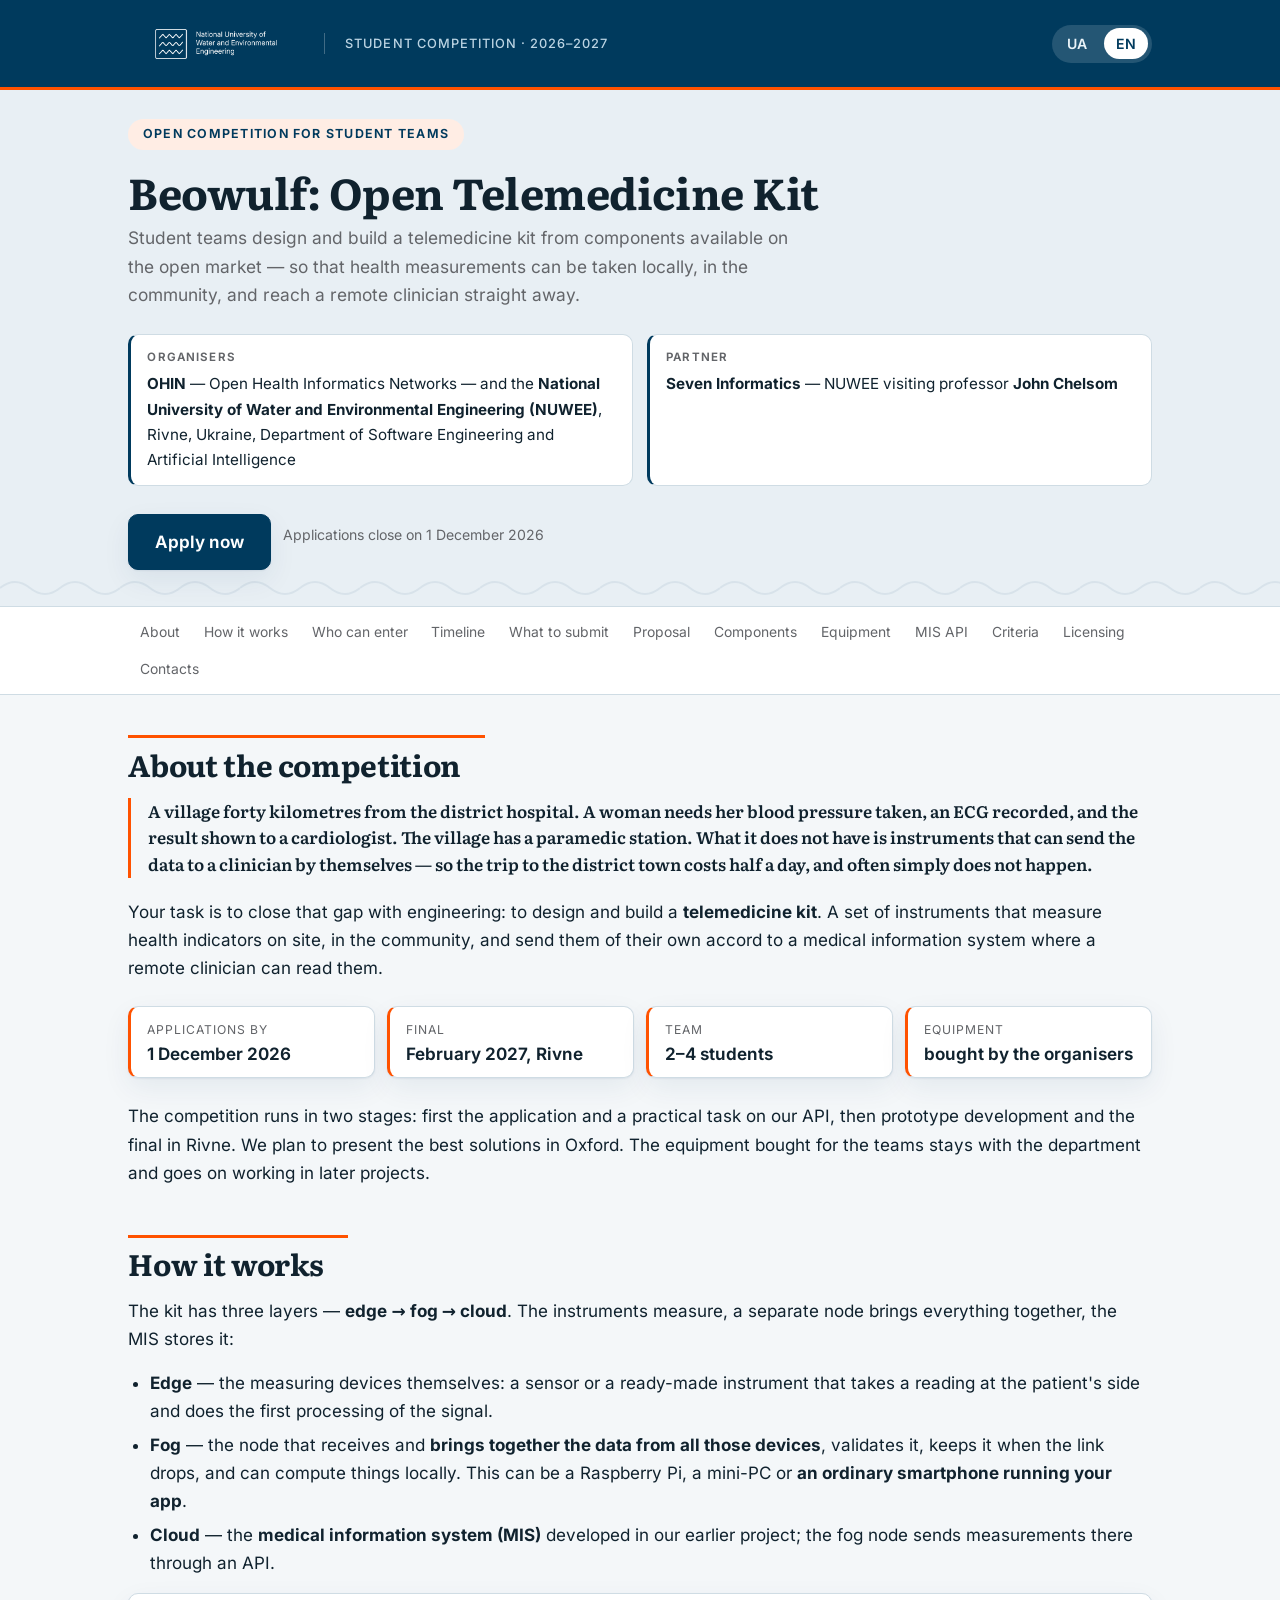
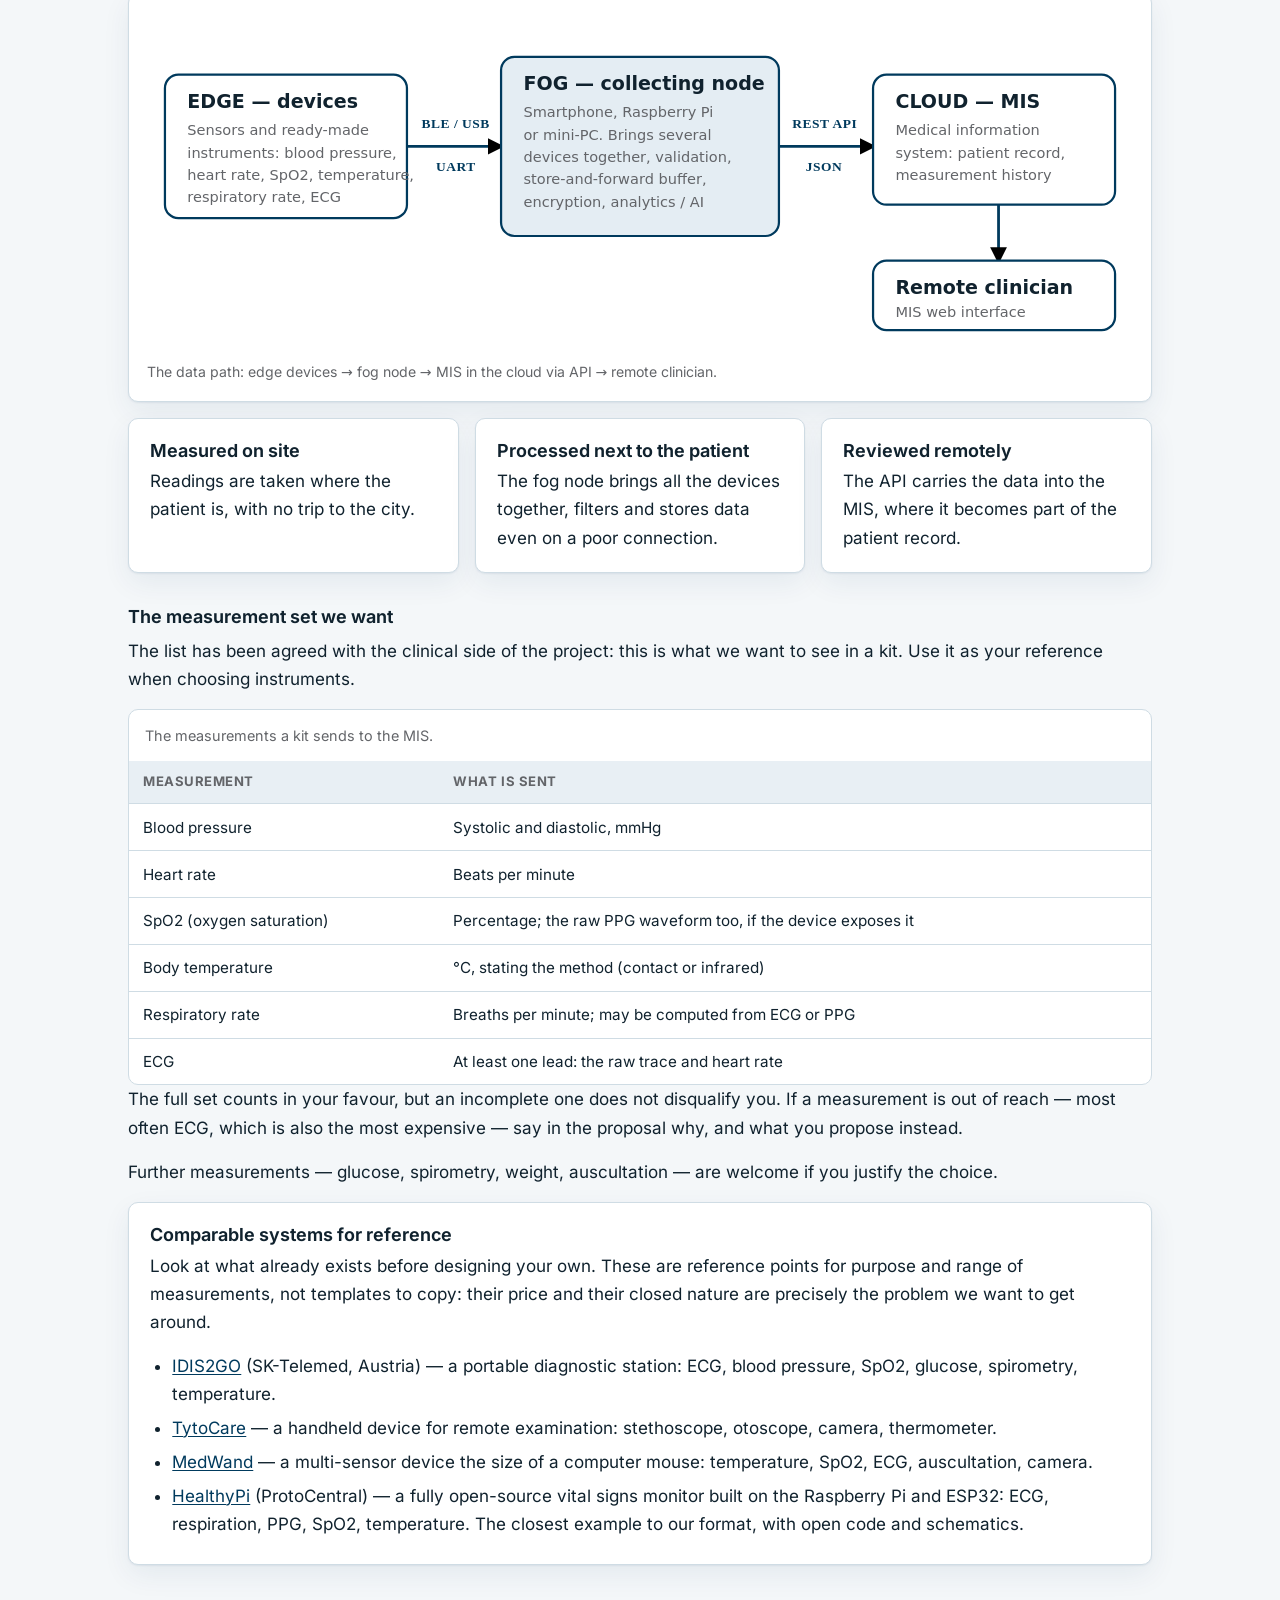
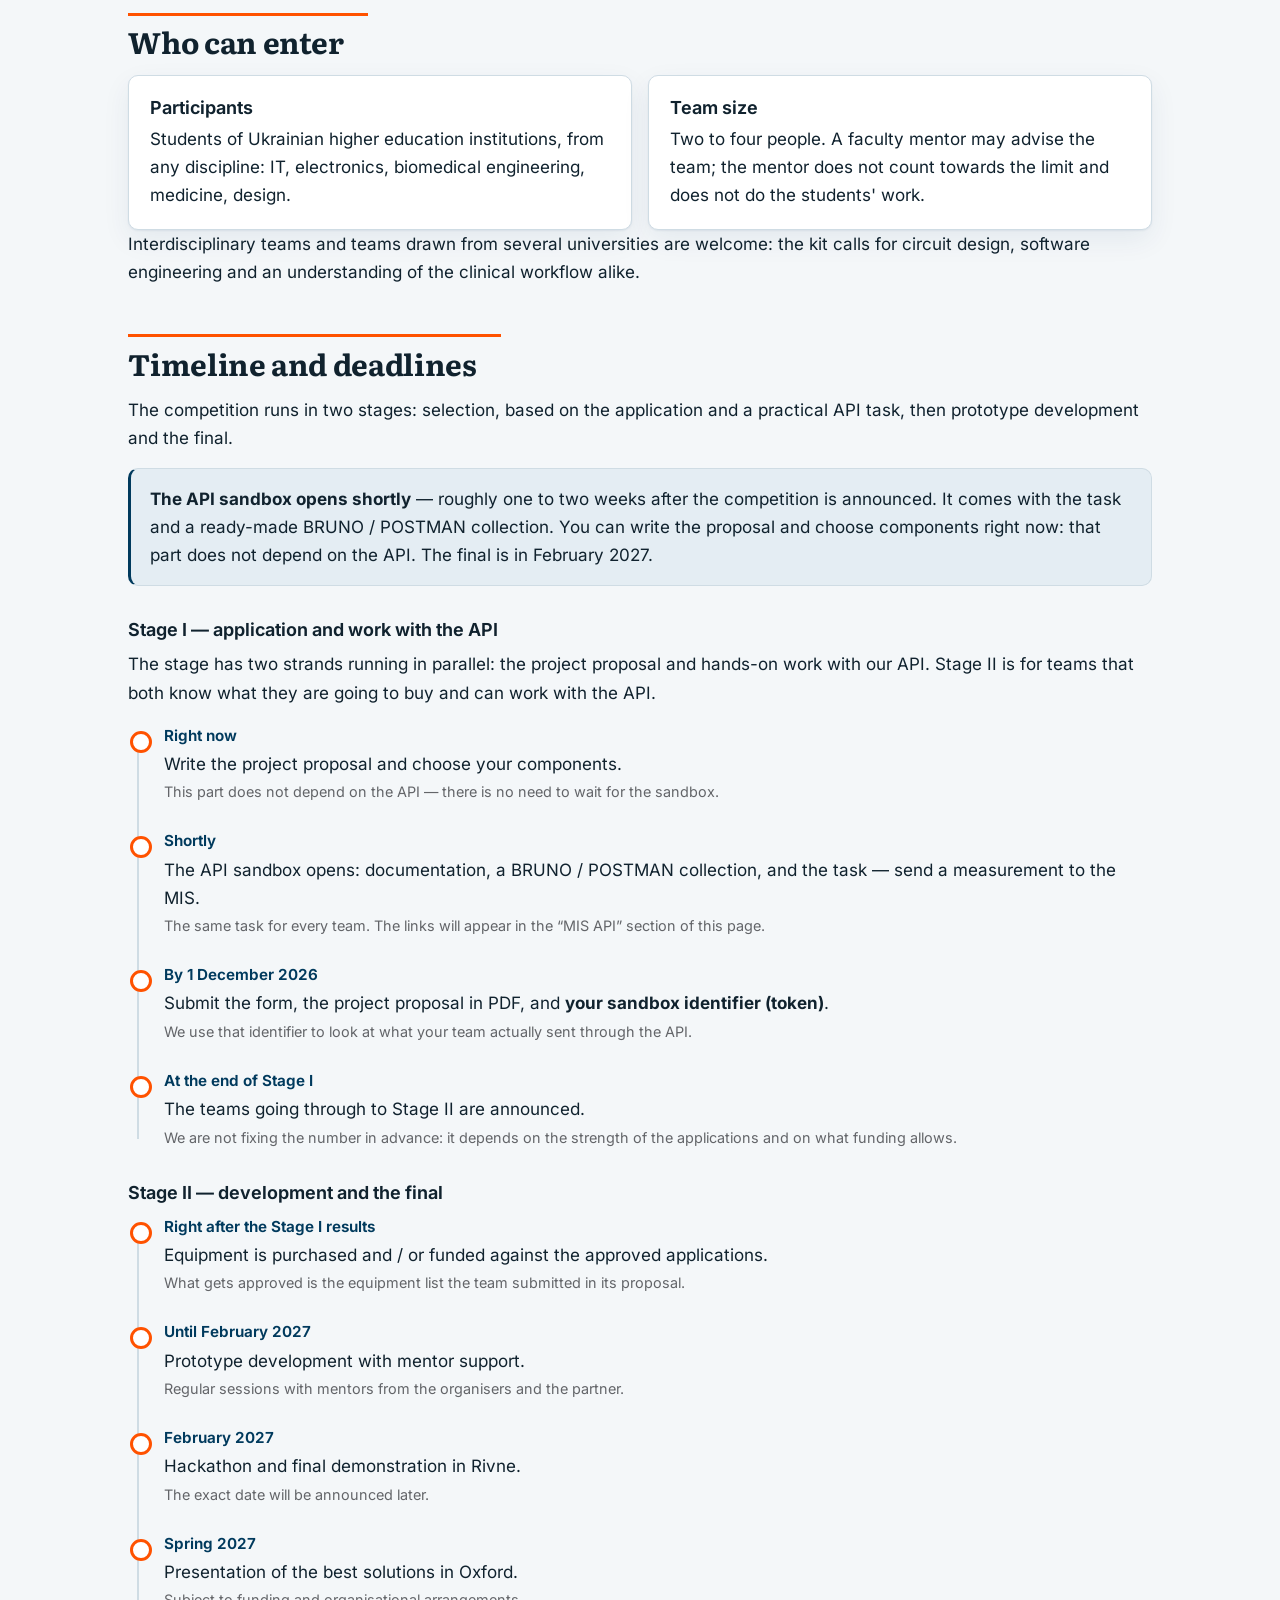
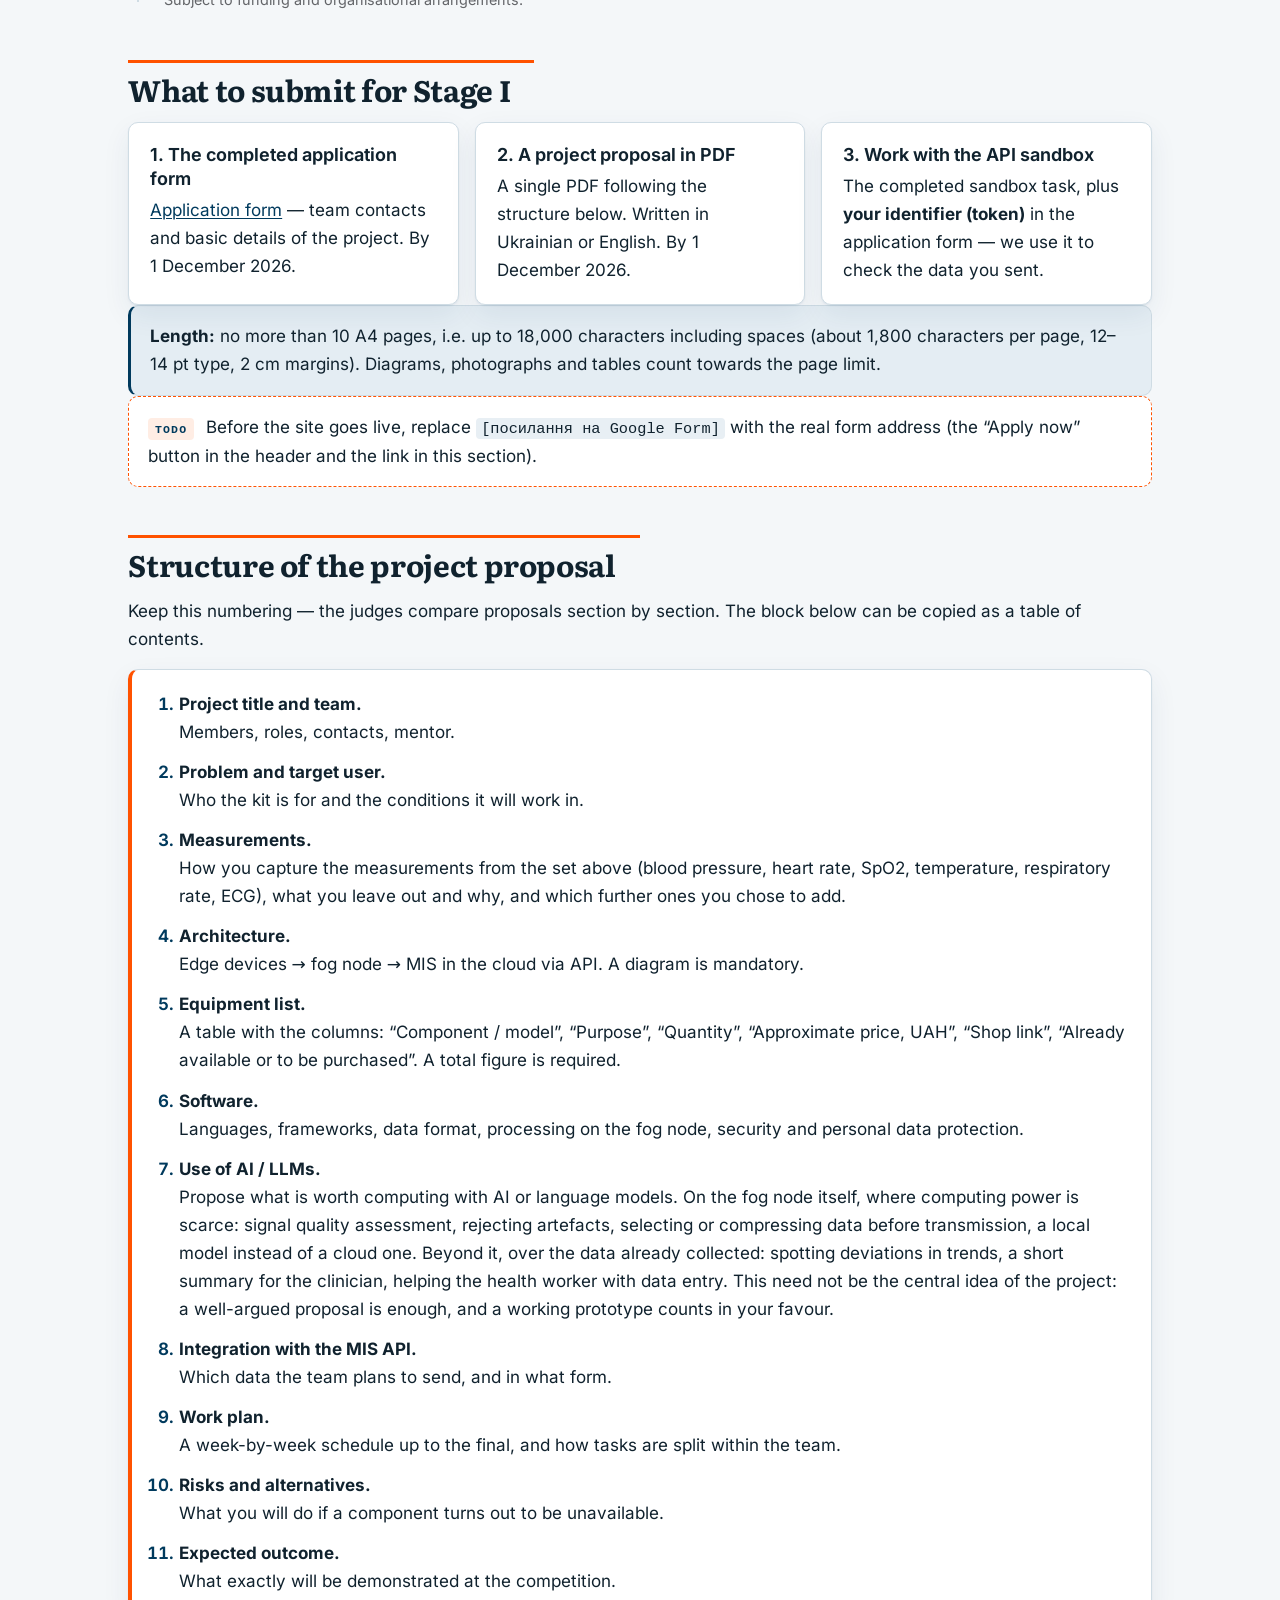
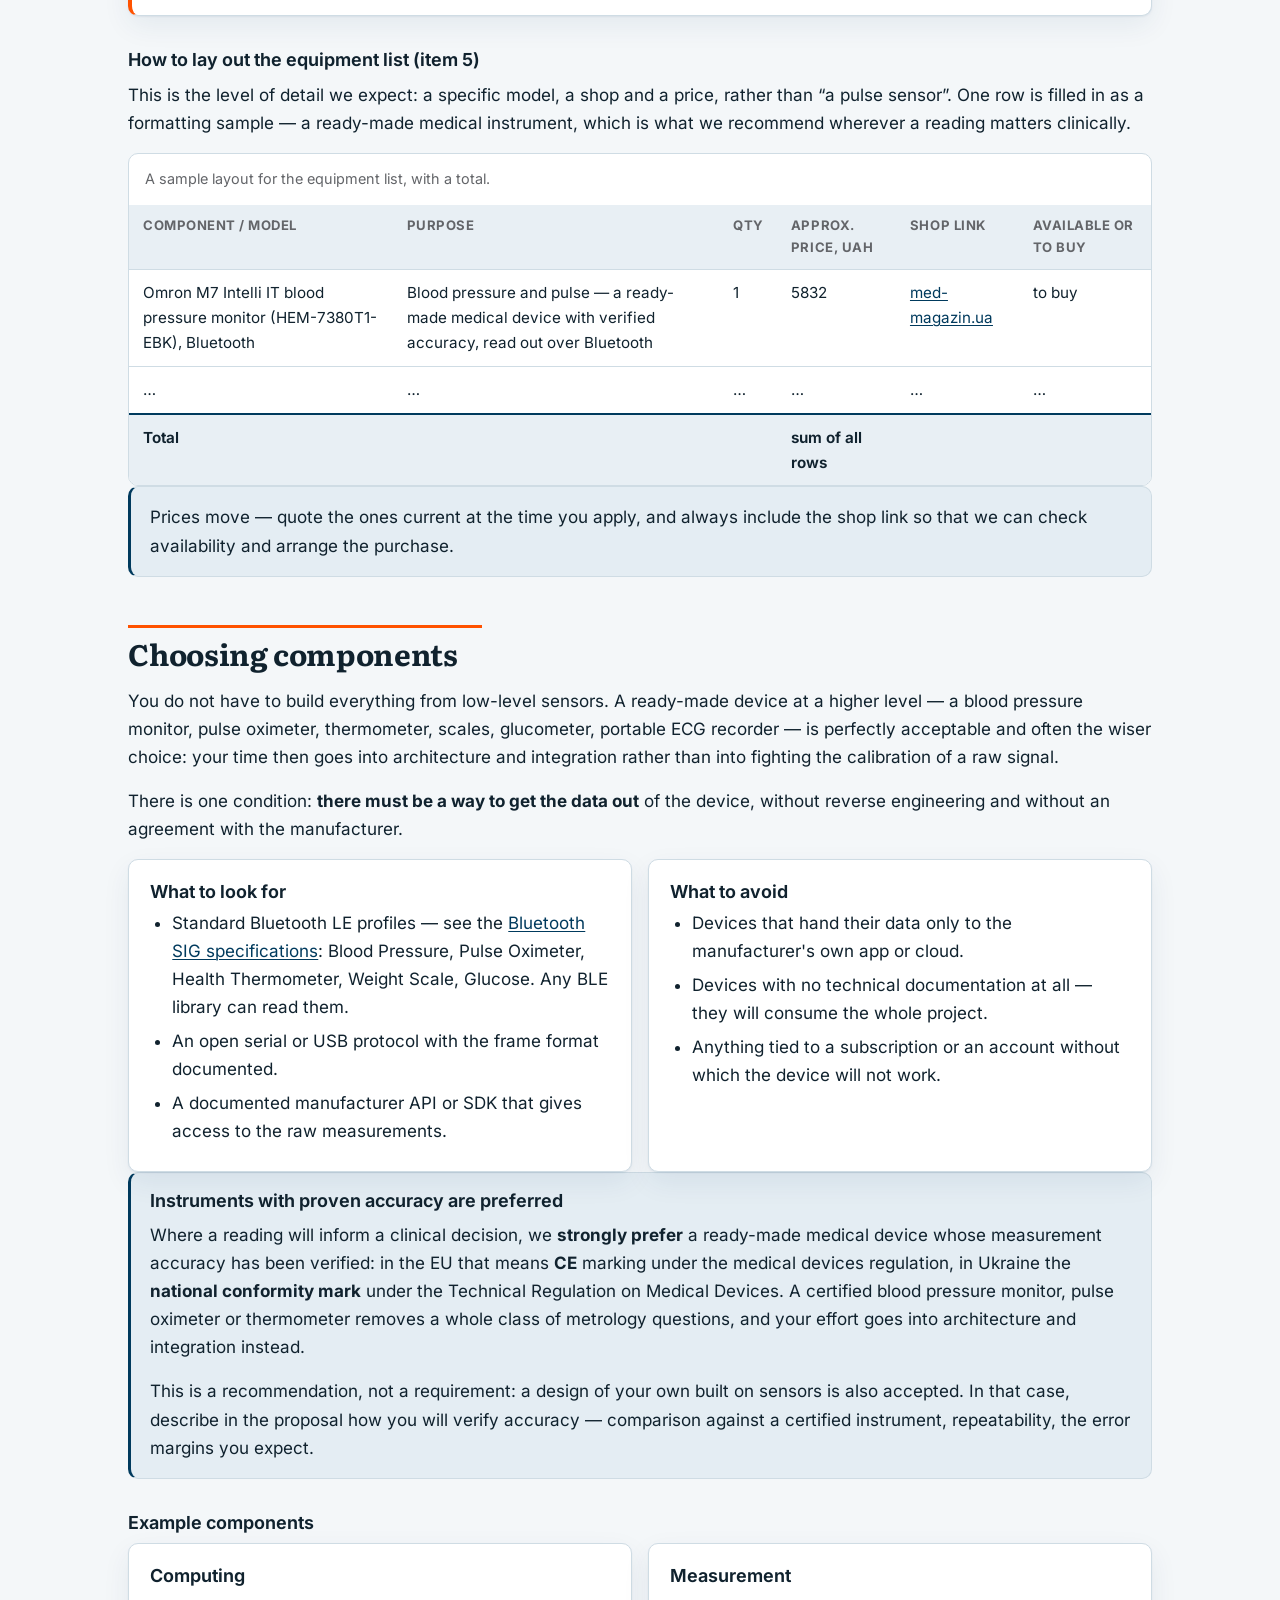
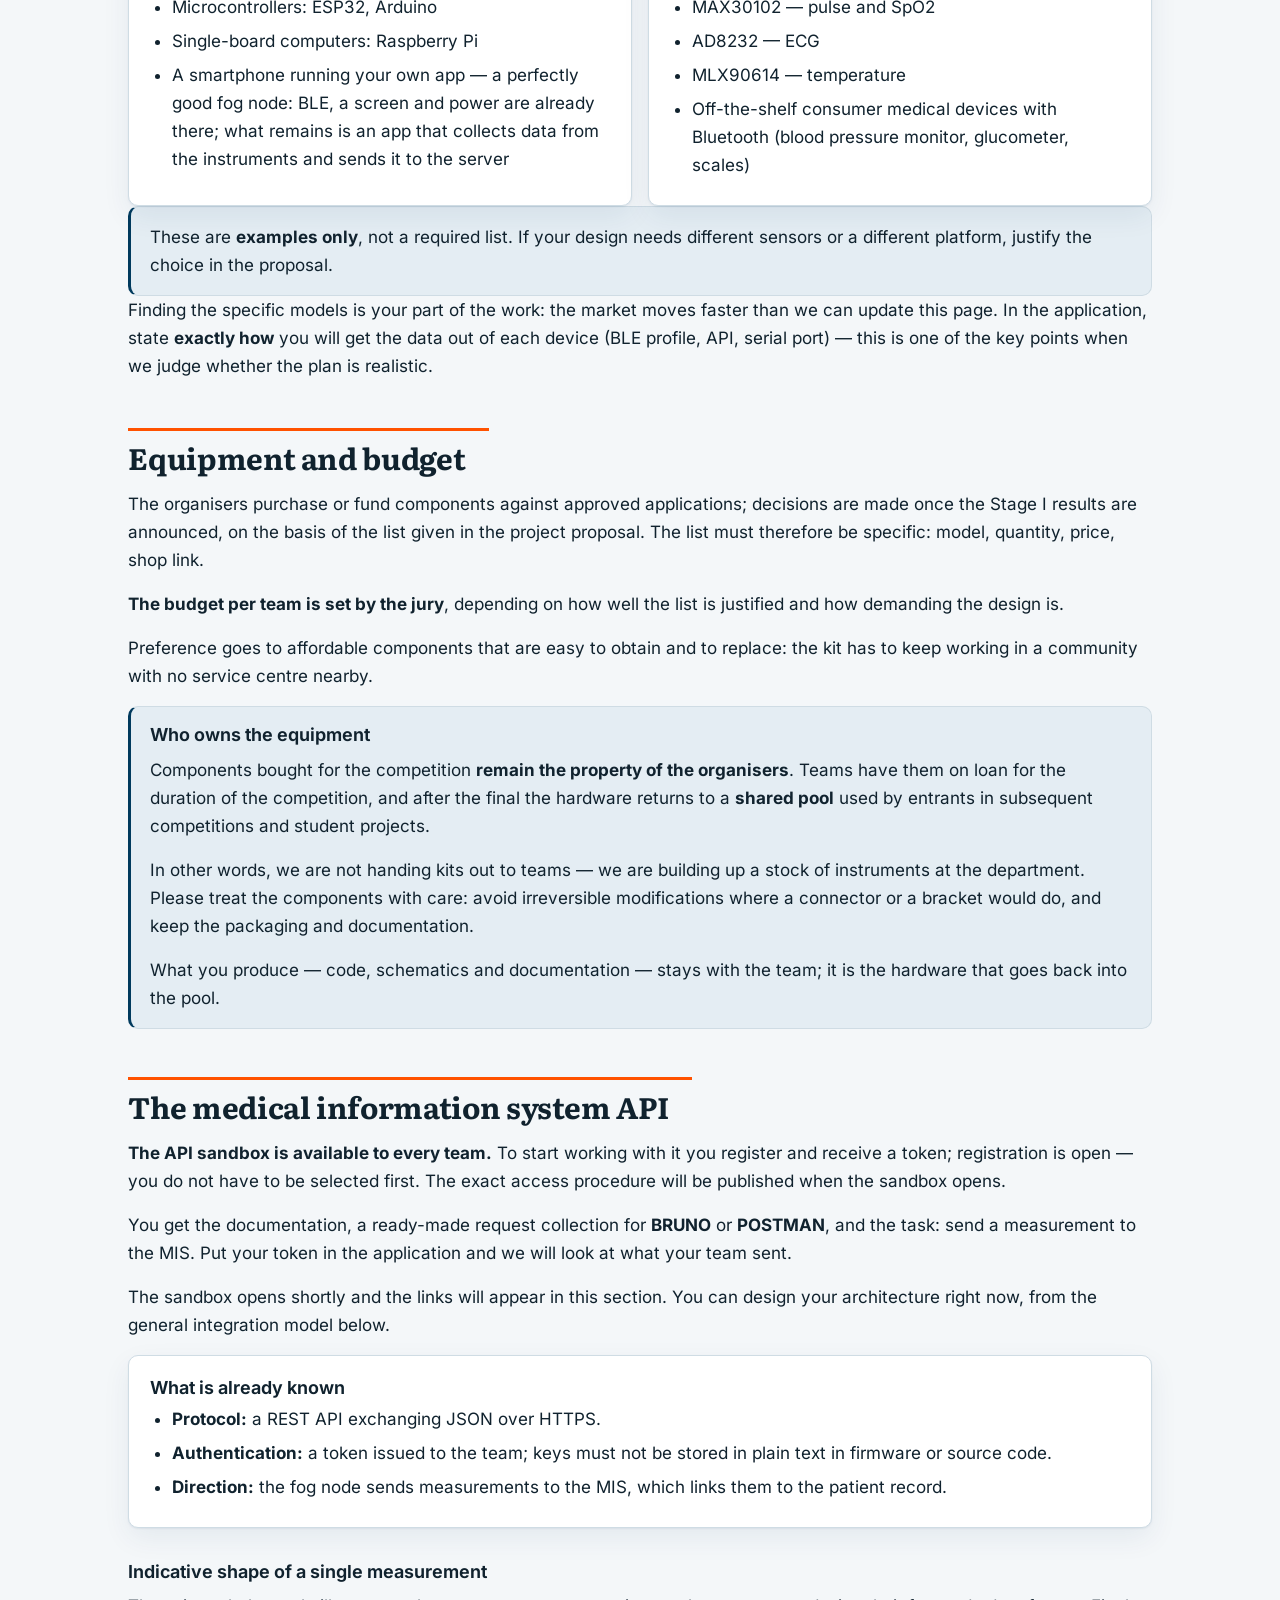
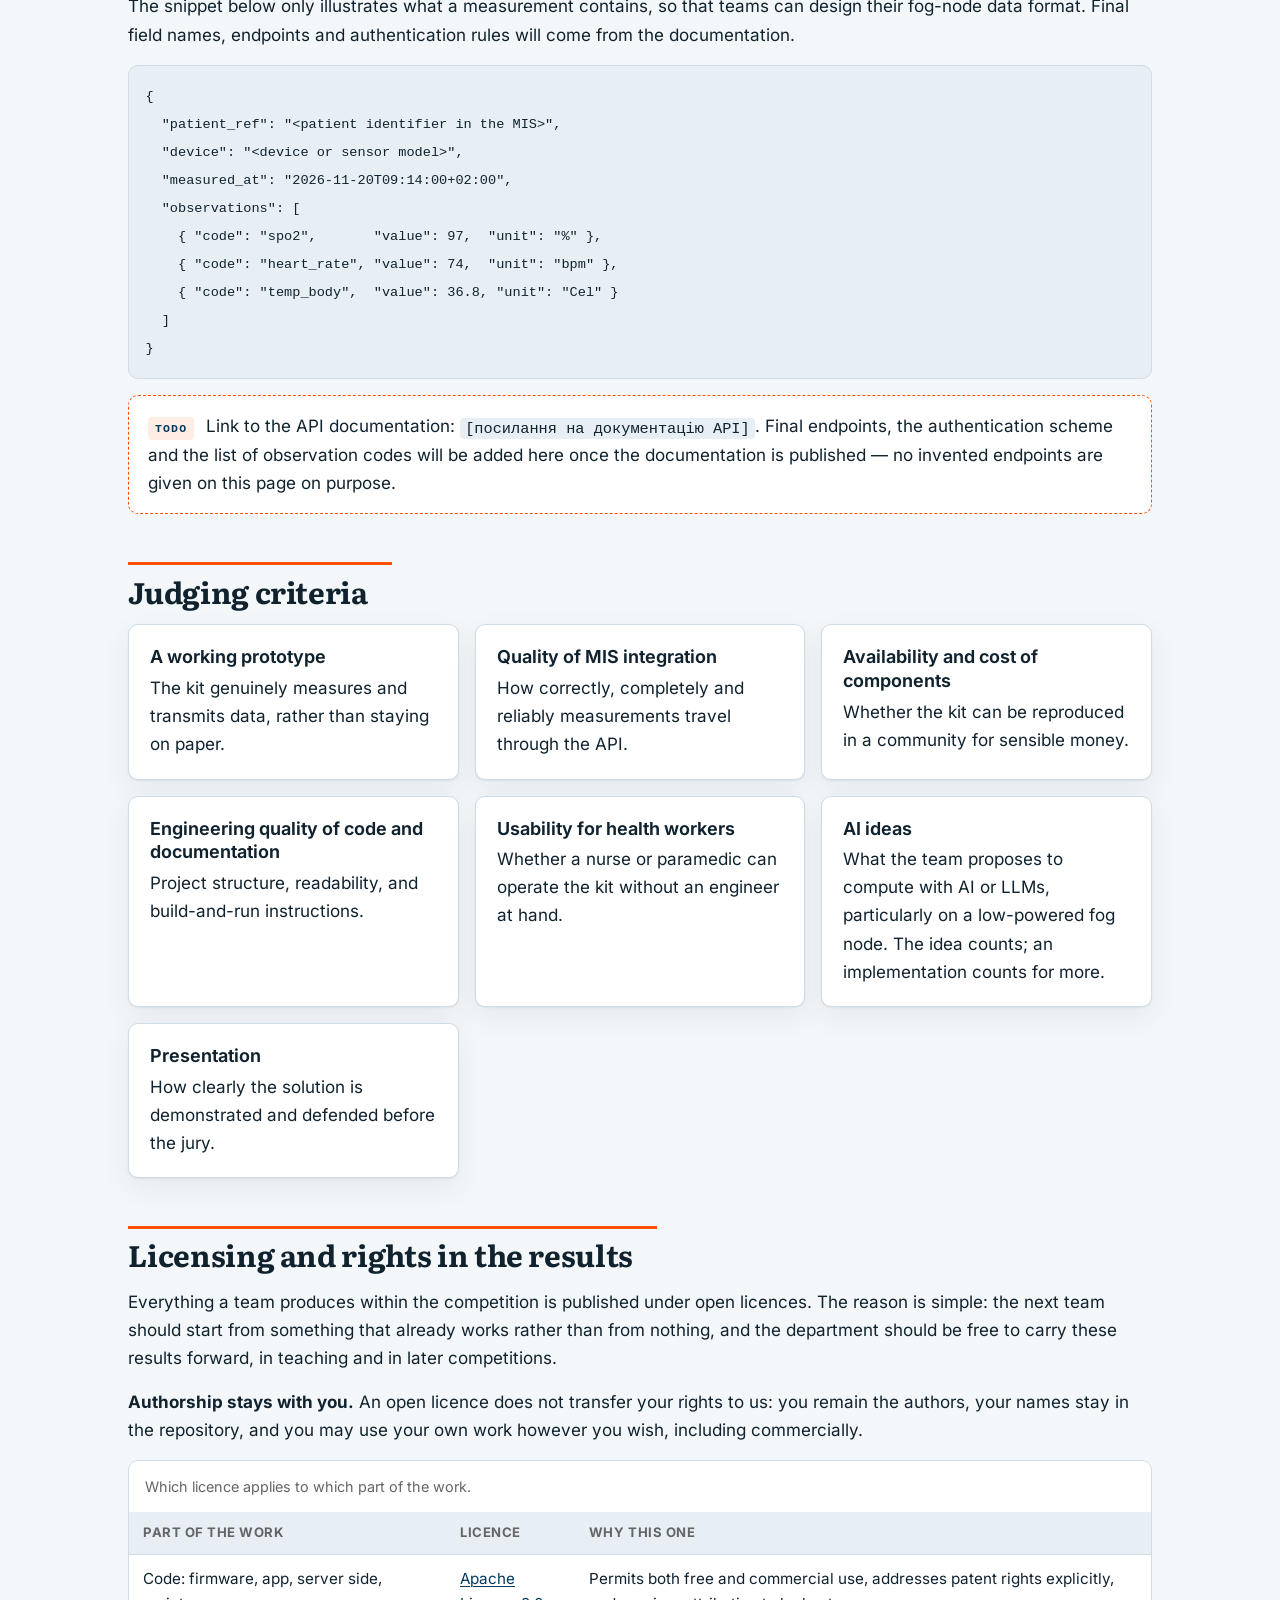
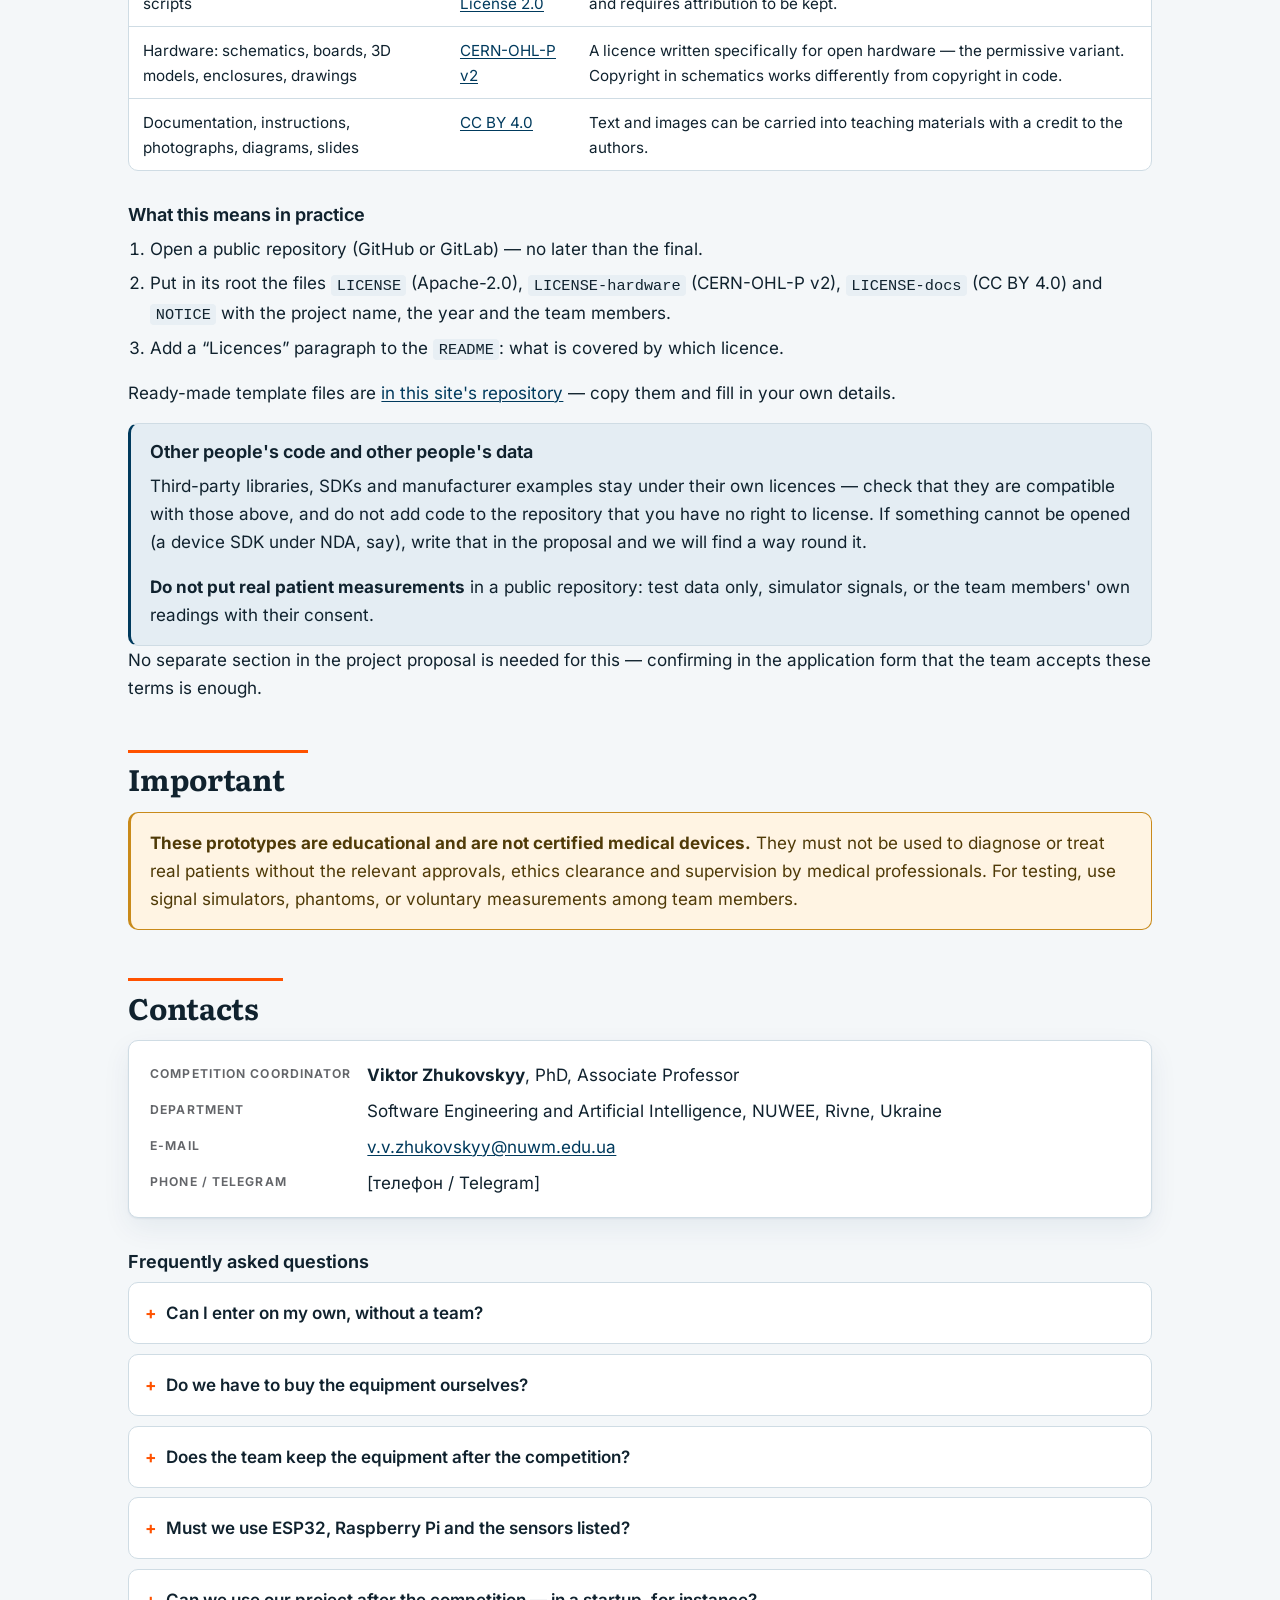
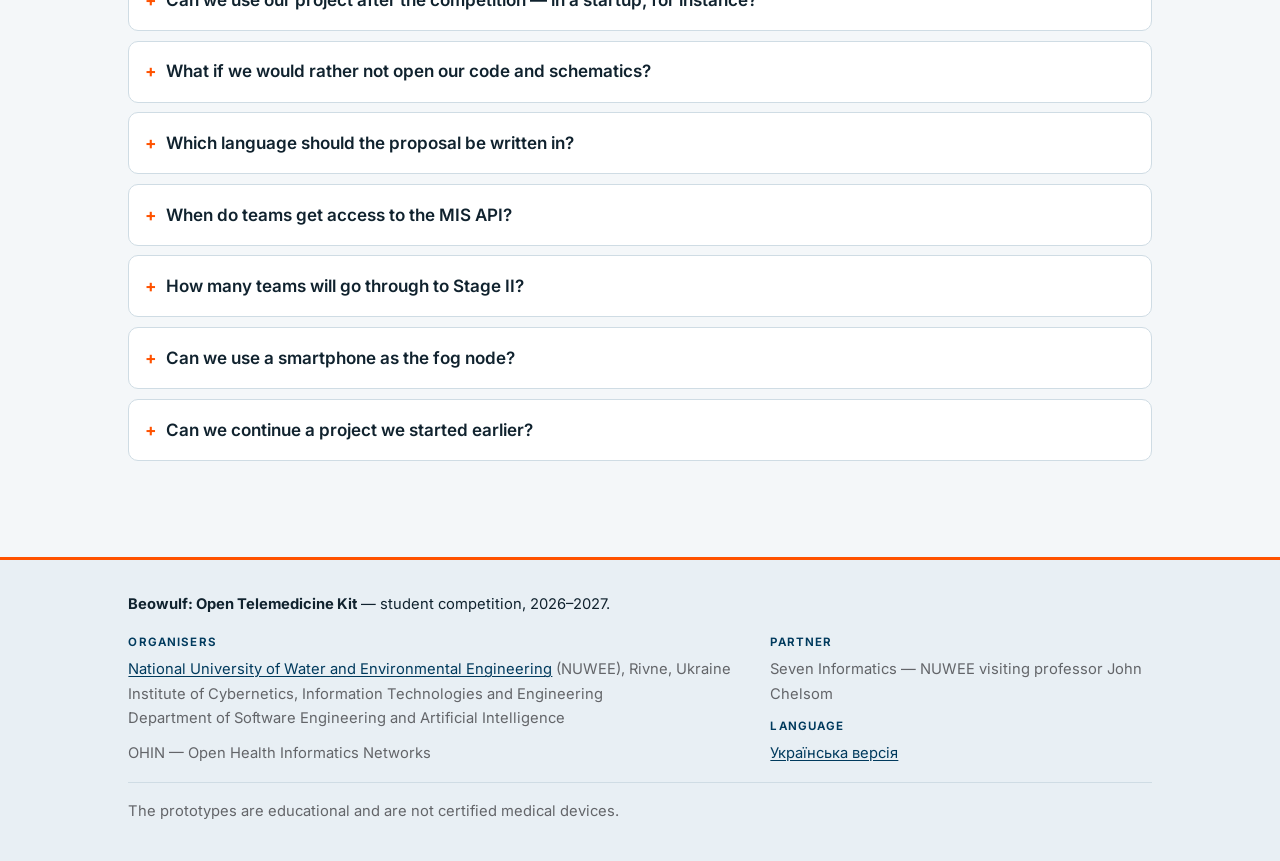
==== en/index.html @ 99edfcf5 "Soften the measurement set and cap teams at four The six measurements become a desired set rather th" ====
<!DOCTYPE html>
<html lang="en">
<head>
<meta charset="utf-8">
<meta name="viewport" content="width=device-width, initial-scale=1">
<title>Beowulf: Open Telemedicine Kit — student competition</title>
<meta name="description" content="Beowulf: Open Telemedicine Kit — a student competition organised by OHIN and the National University of Water and Environmental Engineering (NUWEE), Rivne, Ukraine. Applications close on 1 December 2026.">
<link rel="canonical" href="https://zhukovskyy.github.io/beowulf-2026/en/">
<link rel="alternate" hreflang="uk" href="https://zhukovskyy.github.io/beowulf-2026/">
<link rel="alternate" hreflang="en" href="https://zhukovskyy.github.io/beowulf-2026/en/">
<link rel="alternate" hreflang="x-default" href="https://zhukovskyy.github.io/beowulf-2026/en/">

<meta property="og:type" content="website">
<meta property="og:site_name" content="Beowulf: Open Telemedicine Kit">
<meta property="og:locale" content="en_GB">
<meta property="og:locale:alternate" content="uk_UA">
<meta property="og:url" content="https://zhukovskyy.github.io/beowulf-2026/en/">
<meta property="og:title" content="Beowulf: Open Telemedicine Kit — student competition">
<meta property="og:description" content="Student teams build a telemedicine kit on an edge → fog → cloud architecture: measurements taken at the patient's side, brought together on a fog node and delivered through an API to a medical information system. Applications close 1 December 2026.">
<meta property="og:image" content="https://zhukovskyy.github.io/beowulf-2026/assets/img/og-image.png">
<meta property="og:image:width" content="1200">
<meta property="og:image:height" content="630">
<meta property="og:image:alt" content="Beowulf: Open Telemedicine Kit — student competition, OHIN and NUWEE">
<meta name="twitter:card" content="summary_large_image">
<meta name="twitter:title" content="Beowulf: Open Telemedicine Kit — student competition">
<meta name="twitter:description" content="A telemedicine kit on an edge → fog → cloud architecture for communities short of doctors. Applications close 1 December 2026.">
<meta name="twitter:image" content="https://zhukovskyy.github.io/beowulf-2026/assets/img/og-image.png">
<meta name="theme-color" content="#003A5D">

<link rel="icon" href="../assets/img/favicon.svg" type="image/svg+xml">
<link rel="apple-touch-icon" href="../assets/img/favicon.svg">
<link rel="stylesheet" href="../assets/css/fonts.css">
<link rel="stylesheet" href="../assets/css/styles.css">
</head>
<body>
<a class="skip-link" href="#main">Skip to main content</a>

<div class="lang-bar">
  <div class="wrap">
    <div class="bar-brand">
      <a class="brand-logo" href="https://nuwm.edu.ua/en/" rel="noopener">
        <img src="../assets/img/logo-nuwee-en-white.png" width="600" height="238"
             alt="National University of Water and Environmental Engineering">
      </a>
      <p class="tagline">Student competition · 2026–2027</p>
    </div>
    <nav class="lang-switch" aria-label="Language selection">
      <a href="../" lang="uk" hreflang="uk">UA<span class="visually-hidden"> — українська версія цієї сторінки</span></a>
      <span aria-current="true" lang="en">EN</span>
    </nav>
  </div>
</div>

<header class="site-header">
  <div class="wrap">
    <p class="eyebrow">Open competition for student teams</p>
    <h1>Beowulf: Open Telemedicine Kit</h1>
    <p class="lede">Student teams design and build a telemedicine kit from components available on the open market — so that health measurements can be taken locally, in the community, and reach a remote clinician straight away.</p>

    <ul class="org-list">
      <li>
        <span class="role">Organisers</span>
        <strong>OHIN</strong> — Open Health Informatics Networks — and the <strong>National University of Water and Environmental Engineering (NUWEE)</strong>, Rivne, Ukraine, Department of Software Engineering and Artificial Intelligence
      </li>
      <li>
        <span class="role">Partner</span>
        <strong>Seven Informatics</strong> — NUWEE visiting professor <strong>John Chelsom</strong>
      </li>
    </ul>

    <div class="btn-row">
      <a class="btn" href="[посилання на Google Form]">Apply now</a>
      <p class="btn-note">Applications close on 1 December 2026</p>
    </div>
  </div>
</header>

<nav class="toc" aria-label="Page contents">
  <div class="wrap">
    <ol>
      <li><a href="#about">About</a></li>
      <li><a href="#how">How it works</a></li>
      <li><a href="#eligibility">Who can enter</a></li>
      <li><a href="#timeline">Timeline</a></li>
      <li><a href="#submit">What to submit</a></li>
      <li><a href="#proposal">Proposal</a></li>
      <li><a href="#components">Components</a></li>
      <li><a href="#equipment">Equipment</a></li>
      <li><a href="#api">MIS API</a></li>
      <li><a href="#criteria">Criteria</a></li>
      <li><a href="#license">Licensing</a></li>
      <li><a href="#contacts">Contacts</a></li>
    </ol>
  </div>
</nav>

<main id="main">
<div class="wrap">

<section id="about" aria-labelledby="about-h">
  <h2 id="about-h">About the competition</h2>

  <p class="scene">A village forty kilometres from the district hospital. A woman needs her blood pressure taken, an ECG recorded, and the result shown to a cardiologist. The village has a paramedic station. What it does not have is instruments that can send the data to a clinician by themselves — so the trip to the district town costs half a day, and often simply does not happen.</p>

  <p>Your task is to close that gap with engineering: to design and build a <strong>telemedicine kit</strong>. A set of instruments that measure health indicators on site, in the community, and send them of their own accord to a medical information system where a remote clinician can read them.</p>

  <ul class="stats">
    <li><span class="label">Applications by</span><span class="value">1 December 2026</span></li>
    <li><span class="label">Final</span><span class="value">February 2027, Rivne</span></li>
    <li><span class="label">Team</span><span class="value">2–4 students</span></li>
    <li><span class="label">Equipment</span><span class="value">bought by the organisers</span></li>
  </ul>

  <p>The competition runs in two stages: first the application and a practical task on our API, then prototype development and the final in Rivne. We plan to present the best solutions in Oxford. The equipment bought for the teams stays with the department and goes on working in later projects.</p>
</section>

<section id="how" aria-labelledby="how-h">
  <h2 id="how-h">How it works</h2>
  <p>The kit has three layers — <strong>edge → fog → cloud</strong>. The instruments measure, a separate node brings everything together, the MIS stores it:</p>
  <ul>
    <li><strong>Edge</strong> — the measuring devices themselves: a sensor or a ready-made instrument that takes a reading at the patient's side and does the first processing of the signal.</li>
    <li><strong>Fog</strong> — the node that receives and <strong>brings together the data from all those devices</strong>, validates it, keeps it when the link drops, and can compute things locally. This can be a Raspberry Pi, a mini-PC or <strong>an ordinary smartphone running your app</strong>.</li>
    <li><strong>Cloud</strong> — the <strong>medical information system (MIS)</strong> developed in our earlier project; the fog node sends measurements there through an API.</li>
  </ul>

  <figure class="diagram">
    <div class="diagram-scroll" tabindex="0" role="group" aria-label="Architecture diagram, scrolls horizontally">
      <img src="../assets/img/architecture-en.svg" width="880" height="300"
           alt="Architecture diagram: the edge layer is sensors and ready-made instruments at the patient's side; they send data over BLE, USB or UART to a fog node (a smartphone, Raspberry Pi or mini-PC) that brings the devices together, validates and buffers measurements and runs local analytics; the node then posts the data as JSON through a REST API to the medical information system in the cloud, where a remote clinician reads it.">
    </div>
    <figcaption>The data path: edge devices → fog node → MIS in the cloud via API → remote clinician.</figcaption>
  </figure>

  <div class="grid cols-3">
    <div class="card">
      <h3>Measured on site</h3>
      <p>Readings are taken where the patient is, with no trip to the city.</p>
    </div>
    <div class="card">
      <h3>Processed next to the patient</h3>
      <p>The fog node brings all the devices together, filters and stores data even on a poor connection.</p>
    </div>
    <div class="card">
      <h3>Reviewed remotely</h3>
      <p>The API carries the data into the MIS, where it becomes part of the patient record.</p>
    </div>
  </div>

  <h3>The measurement set we want</h3>
  <p>The list has been agreed with the clinical side of the project: this is what we want to see in a kit. Use it as your reference when choosing instruments.</p>
  <div class="table-scroll">
    <table>
      <caption>The measurements a kit sends to the MIS.</caption>
      <thead>
        <tr>
          <th scope="col">Measurement</th>
          <th scope="col">What is sent</th>
        </tr>
      </thead>
      <tbody>
        <tr>
          <td>Blood pressure</td>
          <td>Systolic and diastolic, mmHg</td>
        </tr>
        <tr>
          <td>Heart rate</td>
          <td>Beats per minute</td>
        </tr>
        <tr>
          <td>SpO2 (oxygen saturation)</td>
          <td>Percentage; the raw PPG waveform too, if the device exposes it</td>
        </tr>
        <tr>
          <td>Body temperature</td>
          <td>°C, stating the method (contact or infrared)</td>
        </tr>
        <tr>
          <td>Respiratory rate</td>
          <td>Breaths per minute; may be computed from ECG or PPG</td>
        </tr>
        <tr>
          <td>ECG</td>
          <td>At least one lead: the raw trace and heart rate</td>
        </tr>
      </tbody>
    </table>
  </div>
  <p>The full set counts in your favour, but an incomplete one does not disqualify you. If a measurement is out of reach — most often ECG, which is also the most expensive — say in the proposal why, and what you propose instead.</p>
  <p>Further measurements — glucose, spirometry, weight, auscultation — are welcome if you justify the choice.</p>

  <div class="card">
    <h3>Comparable systems for reference</h3>
    <p>Look at what already exists before designing your own. These are reference points for purpose and range of measurements, not templates to copy: their price and their closed nature are precisely the problem we want to get around.</p>
    <ul>
      <li><a href="https://idis2go.net/" rel="noopener">IDIS2GO</a> (SK-Telemed, Austria) — a portable diagnostic station: ECG, blood pressure, SpO2, glucose, spirometry, temperature.</li>
      <li><a href="https://www.tytocare.com/" rel="noopener">TytoCare</a> — a handheld device for remote examination: stethoscope, otoscope, camera, thermometer.</li>
      <li><a href="https://medwand.com/" rel="noopener">MedWand</a> — a multi-sensor device the size of a computer mouse: temperature, SpO2, ECG, auscultation, camera.</li>
      <li><a href="https://github.com/Protocentral/protocentral_healthypi_v4" rel="noopener">HealthyPi</a> (ProtoCentral) — a fully open-source vital signs monitor built on the Raspberry Pi and ESP32: ECG, respiration, PPG, SpO2, temperature. The closest example to our format, with open code and schematics.</li>
    </ul>
  </div>
</section>

<section id="eligibility" aria-labelledby="eligibility-h">
  <h2 id="eligibility-h">Who can enter</h2>
  <div class="grid cols-2">
    <div class="card">
      <h3>Participants</h3>
      <p>Students of Ukrainian higher education institutions, from any discipline: IT, electronics, biomedical engineering, medicine, design.</p>
    </div>
    <div class="card">
      <h3>Team size</h3>
      <p>Two to four people. A faculty mentor may advise the team; the mentor does not count towards the limit and does not do the students' work.</p>
    </div>
  </div>
  <p>Interdisciplinary teams and teams drawn from several universities are welcome: the kit calls for circuit design, software engineering and an understanding of the clinical workflow alike.</p>
</section>

<section id="timeline" aria-labelledby="timeline-h">
  <h2 id="timeline-h">Timeline and deadlines</h2>
  <p>The competition runs in two stages: selection, based on the application and a practical API task, then prototype development and the final.</p>

  <div class="note">
    <p><strong>The API sandbox opens shortly</strong> — roughly one to two weeks after the competition is announced. It comes with the task and a ready-made BRUNO&nbsp;/&nbsp;POSTMAN collection. You can write the proposal and choose components right now: that part does not depend on the API. The final is in February 2027.</p>
  </div>

  <h3>Stage I — application and work with the API</h3>
  <p>The stage has two strands running in parallel: the project proposal and hands-on work with our API. Stage II is for teams that both know what they are going to buy and can work with the API.</p>
  <ol class="timeline">
    <li>
      <span class="when">Right now</span>
      <p>Write the project proposal and choose your components.</p>
      <p class="meta">This part does not depend on the API — there is no need to wait for the sandbox.</p>
    </li>
    <li>
      <span class="when">Shortly</span>
      <p>The API sandbox opens: documentation, a BRUNO&nbsp;/&nbsp;POSTMAN collection, and the task — send a measurement to the MIS.</p>
      <p class="meta">The same task for every team. The links will appear in the “MIS API” section of this page.</p>
    </li>
    <li>
      <span class="when">By 1 December 2026</span>
      <p>Submit the form, the project proposal in PDF, and <strong>your sandbox identifier (token)</strong>.</p>
      <p class="meta">We use that identifier to look at what your team actually sent through the API.</p>
    </li>
    <li>
      <span class="when">At the end of Stage I</span>
      <p>The teams going through to Stage II are announced.</p>
      <p class="meta">We are not fixing the number in advance: it depends on the strength of the applications and on what funding allows.</p>
    </li>
  </ol>

  <h3>Stage II — development and the final</h3>
  <ol class="timeline">
    <li>
      <span class="when">Right after the Stage I results</span>
      <p>Equipment is purchased and&nbsp;/&nbsp;or funded against the approved applications.</p>
      <p class="meta">What gets approved is the equipment list the team submitted in its proposal.</p>
    </li>
    <li>
      <span class="when">Until February 2027</span>
      <p>Prototype development with mentor support.</p>
      <p class="meta">Regular sessions with mentors from the organisers and the partner.</p>
    </li>
    <li>
      <span class="when">February 2027</span>
      <p>Hackathon and final demonstration in Rivne.</p>
      <p class="meta">The exact date will be announced later.</p>
    </li>
    <li>
      <span class="when">Spring 2027</span>
      <p>Presentation of the best solutions in Oxford.</p>
      <p class="meta">Subject to funding and organisational arrangements.</p>
    </li>
  </ol>
</section>

<section id="submit" aria-labelledby="submit-h">
  <h2 id="submit-h">What to submit for Stage I</h2>
  <div class="grid cols-3">
    <div class="card">
      <h3>1. The completed application form</h3>
      <p><a href="[посилання на Google Form]">Application form</a> — team contacts and basic details of the project. By 1 December 2026.</p>
    </div>
    <div class="card">
      <h3>2. A project proposal in PDF</h3>
      <p>A single PDF following the structure below. Written in Ukrainian or English. By 1 December 2026.</p>
    </div>
    <div class="card">
      <h3>3. Work with the API sandbox</h3>
      <p>The completed sandbox task, plus <strong>your identifier (token)</strong> in the application form — we use it to check the data you sent.</p>
    </div>
  </div>

  <div class="note">
    <p><strong>Length:</strong> no more than 10 A4 pages, i.e. up to 18,000 characters including spaces (about 1,800 characters per page, 12–14&nbsp;pt type, 2&nbsp;cm margins). Diagrams, photographs and tables count towards the page limit.</p>
  </div>

  <div class="todo">
    <p><span class="tag">TODO</span> Before the site goes live, replace <code>[посилання на Google Form]</code> with the real form address (the “Apply now” button in the header and the link in this section).</p>
  </div>
</section>

<section id="proposal" aria-labelledby="proposal-h">
  <h2 id="proposal-h">Structure of the project proposal</h2>
  <p>Keep this numbering — the judges compare proposals section by section. The block below can be copied as a table of contents.</p>
  <div class="proposal">
    <ol>
      <li><strong>Project title and team.</strong> Members, roles, contacts, mentor.</li>
      <li><strong>Problem and target user.</strong> Who the kit is for and the conditions it will work in.</li>
      <li><strong>Measurements.</strong> How you capture the measurements from the set above (blood pressure, heart rate, SpO2, temperature, respiratory rate, ECG), what you leave out and why, and which further ones you chose to add.</li>
      <li><strong>Architecture.</strong> Edge devices → fog node → MIS in the cloud via API. A diagram is mandatory.</li>
      <li><strong>Equipment list.</strong> A table with the columns: “Component&nbsp;/&nbsp;model”, “Purpose”, “Quantity”, “Approximate price, UAH”, “Shop link”, “Already available or to be purchased”. A total figure is required.</li>
      <li><strong>Software.</strong> Languages, frameworks, data format, processing on the fog node, security and personal data protection.</li>
      <li><strong>Use of AI / LLMs.</strong> Propose what is worth computing with AI or language models. On the fog node itself, where computing power is scarce: signal quality assessment, rejecting artefacts, selecting or compressing data before transmission, a local model instead of a cloud one. Beyond it, over the data already collected: spotting deviations in trends, a short summary for the clinician, helping the health worker with data entry. This need not be the central idea of the project: a well-argued proposal is enough, and a working prototype counts in your favour.</li>
      <li><strong>Integration with the MIS API.</strong> Which data the team plans to send, and in what form.</li>
      <li><strong>Work plan.</strong> A week-by-week schedule up to the final, and how tasks are split within the team.</li>
      <li><strong>Risks and alternatives.</strong> What you will do if a component turns out to be unavailable.</li>
      <li><strong>Expected outcome.</strong> What exactly will be demonstrated at the competition.</li>
    </ol>
  </div>

  <h3>How to lay out the equipment list (item 5)</h3>
  <p>This is the level of detail we expect: a specific model, a shop and a price, rather than “a pulse sensor”. One row is filled in as a formatting sample — a ready-made medical instrument, which is what we recommend wherever a reading matters clinically.</p>
  <div class="table-scroll">
    <table>
      <caption>A sample layout for the equipment list, with a total.</caption>
      <thead>
        <tr>
          <th scope="col">Component / model</th>
          <th scope="col">Purpose</th>
          <th scope="col">Qty</th>
          <th scope="col">Approx. price, UAH</th>
          <th scope="col">Shop link</th>
          <th scope="col">Available or to buy</th>
        </tr>
      </thead>
      <tbody>
        <tr>
          <td>Omron M7 Intelli IT blood pressure monitor (HEM-7380T1-EBK), Bluetooth</td>
          <td>Blood pressure and pulse — a ready-made medical device with verified accuracy, read out over Bluetooth</td>
          <td>1</td>
          <td>5832</td>
          <td><a href="https://med-magazin.ua/item_n41628.htm" rel="noopener nofollow">med-magazin.ua</a></td>
          <td>to buy</td>
        </tr>
        <tr>
          <td>…</td>
          <td>…</td>
          <td>…</td>
          <td>…</td>
          <td>…</td>
          <td>…</td>
        </tr>
      </tbody>
      <tfoot>
        <tr>
          <th scope="row" colspan="3">Total</th>
          <td>sum of all rows</td>
          <td colspan="2"></td>
        </tr>
      </tfoot>
    </table>
  </div>

  <div class="note">
    <p>Prices move — quote the ones current at the time you apply, and always include the shop link so that we can check availability and arrange the purchase.</p>
  </div>
</section>

<section id="components" aria-labelledby="components-h">
  <h2 id="components-h">Choosing components</h2>
  <p>You do not have to build everything from low-level sensors. A ready-made device at a higher level — a blood pressure monitor, pulse oximeter, thermometer, scales, glucometer, portable ECG recorder — is perfectly acceptable and often the wiser choice: your time then goes into architecture and integration rather than into fighting the calibration of a raw signal.</p>
  <p>There is one condition: <strong>there must be a way to get the data out</strong> of the device, without reverse engineering and without an agreement with the manufacturer.</p>
  <div class="grid cols-2">
    <div class="card">
      <h3>What to look for</h3>
      <ul>
        <li>Standard Bluetooth LE profiles — see the <a href="https://www.bluetooth.com/specifications/specs/" rel="noopener">Bluetooth SIG specifications</a>: Blood Pressure, Pulse Oximeter, Health Thermometer, Weight Scale, Glucose. Any BLE library can read them.</li>
        <li>An open serial or USB protocol with the frame format documented.</li>
        <li>A documented manufacturer API or SDK that gives access to the raw measurements.</li>
      </ul>
    </div>
    <div class="card">
      <h3>What to avoid</h3>
      <ul>
        <li>Devices that hand their data only to the manufacturer's own app or cloud.</li>
        <li>Devices with no technical documentation at all — they will consume the whole project.</li>
        <li>Anything tied to a subscription or an account without which the device will not work.</li>
      </ul>
    </div>
  </div>

  <div class="note">
    <h3>Instruments with proven accuracy are preferred</h3>
    <p>Where a reading will inform a clinical decision, we <strong>strongly prefer</strong> a ready-made medical device whose measurement accuracy has been verified: in the EU that means <strong>CE</strong> marking under the medical devices regulation, in Ukraine the <strong>national conformity mark</strong> under the Technical Regulation on Medical Devices. A certified blood pressure monitor, pulse oximeter or thermometer removes a whole class of metrology questions, and your effort goes into architecture and integration instead.</p>
    <p>This is a recommendation, not a requirement: a design of your own built on sensors is also accepted. In that case, describe in the proposal how you will verify accuracy — comparison against a certified instrument, repeatability, the error margins you expect.</p>
  </div>

  <h3>Example components</h3>
  <div class="grid cols-2">
    <div class="card">
      <h3>Computing</h3>
      <ul>
        <li>Microcontrollers: ESP32, Arduino</li>
        <li>Single-board computers: Raspberry Pi</li>
        <li>A smartphone running your own app — a perfectly good fog node: BLE, a screen and power are already there; what remains is an app that collects data from the instruments and sends it to the server</li>
      </ul>
    </div>
    <div class="card">
      <h3>Measurement</h3>
      <ul>
        <li>MAX30102 — pulse and SpO2</li>
        <li>AD8232 — ECG</li>
        <li>MLX90614 — temperature</li>
        <li>Off-the-shelf consumer medical devices with Bluetooth (blood pressure monitor, glucometer, scales)</li>
      </ul>
    </div>
  </div>

  <div class="note">
    <p>These are <strong>examples only</strong>, not a required list. If your design needs different sensors or a different platform, justify the choice in the proposal.</p>
  </div>

  <p>Finding the specific models is your part of the work: the market moves faster than we can update this page. In the application, state <strong>exactly how</strong> you will get the data out of each device (BLE profile, API, serial port) — this is one of the key points when we judge whether the plan is realistic.</p>
</section>

<section id="equipment" aria-labelledby="equipment-h">
  <h2 id="equipment-h">Equipment and budget</h2>
  <p>The organisers purchase or fund components against approved applications; decisions are made once the Stage I results are announced, on the basis of the list given in the project proposal. The list must therefore be specific: model, quantity, price, shop link.</p>
  <p><strong>The budget per team is set by the jury</strong>, depending on how well the list is justified and how demanding the design is.</p>
  <p>Preference goes to affordable components that are easy to obtain and to replace: the kit has to keep working in a community with no service centre nearby.</p>

  <div class="note">
    <h3>Who owns the equipment</h3>
    <p>Components bought for the competition <strong>remain the property of the organisers</strong>. Teams have them on loan for the duration of the competition, and after the final the hardware returns to a <strong>shared pool</strong> used by entrants in subsequent competitions and student projects.</p>
    <p>In other words, we are not handing kits out to teams — we are building up a stock of instruments at the department. Please treat the components with care: avoid irreversible modifications where a connector or a bracket would do, and keep the packaging and documentation.</p>
    <p>What you produce — code, schematics and documentation — stays with the team; it is the hardware that goes back into the pool.</p>
  </div>
</section>

<section id="api" aria-labelledby="api-h">
  <h2 id="api-h">The medical information system API</h2>
  <p><strong>The API sandbox is available to every team.</strong> To start working with it you register and receive a token; registration is open — you do not have to be selected first. The exact access procedure will be published when the sandbox opens.</p>
  <p>You get the documentation, a ready-made request collection for <strong>BRUNO</strong> or <strong>POSTMAN</strong>, and the task: send a measurement to the MIS. Put your token in the application and we will look at what your team sent.</p>
  <p>The sandbox opens shortly and the links will appear in this section. You can design your architecture right now, from the general integration model below.</p>

  <div class="card">
    <h3>What is already known</h3>
    <ul>
      <li><strong>Protocol:</strong> a REST API exchanging JSON over HTTPS.</li>
      <li><strong>Authentication:</strong> a token issued to the team; keys must not be stored in plain text in firmware or source code.</li>
      <li><strong>Direction:</strong> the fog node sends measurements to the MIS, which links them to the patient record.</li>
    </ul>
  </div>

  <h3>Indicative shape of a single measurement</h3>
  <p>The snippet below only illustrates what a measurement contains, so that teams can design their fog-node data format. Final field names, endpoints and authentication rules will come from the documentation.</p>
  <pre><code>{
  "patient_ref": "&lt;patient identifier in the MIS&gt;",
  "device": "&lt;device or sensor model&gt;",
  "measured_at": "2026-11-20T09:14:00+02:00",
  "observations": [
    { "code": "spo2",       "value": 97,  "unit": "%" },
    { "code": "heart_rate", "value": 74,  "unit": "bpm" },
    { "code": "temp_body",  "value": 36.8, "unit": "Cel" }
  ]
}</code></pre>

  <div class="todo">
    <p><span class="tag">TODO</span> Link to the API documentation: <code>[посилання на документацію API]</code>. Final endpoints, the authentication scheme and the list of observation codes will be added here once the documentation is published — no invented endpoints are given on this page on purpose.</p>
  </div>
</section>

<section id="criteria" aria-labelledby="criteria-h">
  <h2 id="criteria-h">Judging criteria</h2>
  <div class="grid cols-3">
    <div class="card">
      <h3>A working prototype</h3>
      <p>The kit genuinely measures and transmits data, rather than staying on paper.</p>
    </div>
    <div class="card">
      <h3>Quality of MIS integration</h3>
      <p>How correctly, completely and reliably measurements travel through the API.</p>
    </div>
    <div class="card">
      <h3>Availability and cost of components</h3>
      <p>Whether the kit can be reproduced in a community for sensible money.</p>
    </div>
    <div class="card">
      <h3>Engineering quality of code and documentation</h3>
      <p>Project structure, readability, and build-and-run instructions.</p>
    </div>
    <div class="card">
      <h3>Usability for health workers</h3>
      <p>Whether a nurse or paramedic can operate the kit without an engineer at hand.</p>
    </div>
    <div class="card">
      <h3>AI ideas</h3>
      <p>What the team proposes to compute with AI or LLMs, particularly on a low-powered fog node. The idea counts; an implementation counts for more.</p>
    </div>
    <div class="card">
      <h3>Presentation</h3>
      <p>How clearly the solution is demonstrated and defended before the jury.</p>
    </div>
  </div>
</section>

<section id="license" aria-labelledby="license-h">
  <h2 id="license-h">Licensing and rights in the results</h2>
  <p>Everything a team produces within the competition is published under open licences. The reason is simple: the next team should start from something that already works rather than from nothing, and the department should be free to carry these results forward, in teaching and in later competitions.</p>
  <p><strong>Authorship stays with you.</strong> An open licence does not transfer your rights to us: you remain the authors, your names stay in the repository, and you may use your own work however you wish, including commercially.</p>

  <div class="table-scroll">
    <table>
      <caption>Which licence applies to which part of the work.</caption>
      <thead>
        <tr>
          <th scope="col">Part of the work</th>
          <th scope="col">Licence</th>
          <th scope="col">Why this one</th>
        </tr>
      </thead>
      <tbody>
        <tr>
          <td>Code: firmware, app, server side, scripts</td>
          <td><a href="https://www.apache.org/licenses/LICENSE-2.0" rel="noopener">Apache License 2.0</a></td>
          <td>Permits both free and commercial use, addresses patent rights explicitly, and requires attribution to be kept.</td>
        </tr>
        <tr>
          <td>Hardware: schematics, boards, 3D models, enclosures, drawings</td>
          <td><a href="https://cern-ohl.web.cern.ch/" rel="noopener">CERN-OHL-P v2</a></td>
          <td>A licence written specifically for open hardware — the permissive variant. Copyright in schematics works differently from copyright in code.</td>
        </tr>
        <tr>
          <td>Documentation, instructions, photographs, diagrams, slides</td>
          <td><a href="https://creativecommons.org/licenses/by/4.0/deed.en" rel="noopener">CC BY 4.0</a></td>
          <td>Text and images can be carried into teaching materials with a credit to the authors.</td>
        </tr>
      </tbody>
    </table>
  </div>

  <h3>What this means in practice</h3>
  <ol>
    <li>Open a public repository (GitHub or GitLab) — no later than the final.</li>
    <li>Put in its root the files <code>LICENSE</code> (Apache-2.0), <code>LICENSE-hardware</code> (CERN-OHL-P v2), <code>LICENSE-docs</code> (CC BY 4.0) and <code>NOTICE</code> with the project name, the year and the team members.</li>
    <li>Add a “Licences” paragraph to the <code>README</code>: what is covered by which licence.</li>
  </ol>
  <p>Ready-made template files are <a href="https://github.com/zhukovskyy/beowulf-2026" rel="noopener">in this site's repository</a> — copy them and fill in your own details.</p>

  <div class="note">
    <h3>Other people's code and other people's data</h3>
    <p>Third-party libraries, SDKs and manufacturer examples stay under their own licences — check that they are compatible with those above, and do not add code to the repository that you have no right to license. If something cannot be opened (a device SDK under NDA, say), write that in the proposal and we will find a way round it.</p>
    <p><strong>Do not put real patient measurements</strong> in a public repository: test data only, simulator signals, or the team members' own readings with their consent.</p>
  </div>

  <p>No separate section in the project proposal is needed for this — confirming in the application form that the team accepts these terms is enough.</p>
</section>

<section id="safety" aria-labelledby="safety-h">
  <h2 id="safety-h">Important</h2>
  <div class="warning">
    <p><strong>These prototypes are educational and are not certified medical devices.</strong> They must not be used to diagnose or treat real patients without the relevant approvals, ethics clearance and supervision by medical professionals. For testing, use signal simulators, phantoms, or voluntary measurements among team members.</p>
  </div>
</section>

<section id="contacts" aria-labelledby="contacts-h">
  <h2 id="contacts-h">Contacts</h2>
  <div class="card contact-card">
    <dl>
      <dt>Competition coordinator</dt>
      <dd><strong>Viktor Zhukovskyy</strong>, PhD, Associate Professor</dd>
      <dt>Department</dt>
      <dd>Software Engineering and Artificial Intelligence, NUWEE, Rivne, Ukraine</dd>
      <dt>E-mail</dt>
      <dd><a href="mailto:v.v.zhukovskyy@nuwm.edu.ua">v.v.zhukovskyy@nuwm.edu.ua</a></dd>
      <dt>Phone / Telegram</dt>
      <dd>[телефон / Telegram]</dd>
    </dl>
  </div>

  <h3 id="faq">Frequently asked questions</h3>
  <div class="faq">
    <details>
      <summary>Can I enter on my own, without a team?</summary>
      <p>No. The minimum is two people and the maximum is four. The kit combines hardware, software and integration work, so a division of roles is part of the rules.</p>
    </details>
    <details>
      <summary>Do we have to buy the equipment ourselves?</summary>
      <p>No. The organisers purchase or fund components against approved applications, once the Stage I results are announced. If you already own some of the parts, mark them as available in the table.</p>
    </details>
    <details>
      <summary>Does the team keep the equipment after the competition?</summary>
      <p>No. Components bought for you belong to the organisers and return after the final to a shared equipment pool used by entrants in later competitions and student projects. The team has them on loan for the duration of the competition. Parts of your own that you listed as already available remain yours, of course.</p>
    </details>
    <details>
      <summary>Must we use ESP32, Raspberry Pi and the sensors listed?</summary>
      <p>No — those are examples of typical components. You may use any available solution, including ready-made devices at a higher level, provided the data can be read out of the device in an open or documented way, the choice is justified, and the kit can be reproduced.</p>
    </details>
    <details>
      <summary>Can we use our project after the competition — in a startup, for instance?</summary>
      <p>Yes. Copyright stays with the team, and neither Apache-2.0 nor CERN-OHL-P forbids commercial use. Note the other side of an open licence: someone else may take your work too, keeping the credit to you.</p>
    </details>
    <details>
      <summary>What if we would rather not open our code and schematics?</summary>
      <p>Then this competition is not for you: publishing the results under open licences is one of the conditions of entry. If one specific part cannot be opened because of someone else's rights (a device SDK under NDA, say), write that in the proposal and we will consider it separately.</p>
    </details>
    <details>
      <summary>Which language should the proposal be written in?</summary>
      <p>Ukrainian or English. English is more convenient for the partner and for a possible presentation in Oxford, but the choice of language does not affect scoring.</p>
    </details>
    <details>
      <summary>When do teams get access to the MIS API?</summary>
      <p>The sandbox goes live shortly — roughly one to two weeks after the competition is announced. Any team can get in: you register, receive a token, and then get the documentation, a BRUNO or POSTMAN request collection, and the task. Your token must be included in the application by 1 December 2026: we use it to confirm that your team really did work with the API.</p>
    </details>
    <details>
      <summary>How many teams will go through to Stage II?</summary>
      <p>We are not fixing the number in advance. It depends on how many strong applications arrive and on what the equipment funding allows. There is no formal pass mark either: we look at the proposal together with the completed API task.</p>
    </details>
    <details>
      <summary>Can we use a smartphone as the fog node?</summary>
      <p>Yes. A phone running your app works perfectly well: it already has BLE, a screen, power and a network connection, so the app can collect data from the instruments and send it to our server. Justify the choice between a phone, a Raspberry Pi and a microcontroller in your proposal.</p>
    </details>
    <details>
      <summary>Can we continue a project we started earlier?</summary>
      <p>Yes, provided the proposal states clearly what existed before the competition and what will be built during it. The judges assess the progress made within the competition.</p>
    </details>
  </div>
</section>

</div>
</main>

<footer class="site-footer">
  <div class="wrap">
    <p class="footer-title"><strong>Beowulf: Open Telemedicine Kit</strong> — student competition, 2026–2027.</p>
    <div class="footer-orgs">
      <div>
        <p class="role">Organisers</p>
        <p><a href="https://nuwm.edu.ua/" rel="noopener">National University of Water and Environmental Engineering</a> (NUWEE), Rivne, Ukraine<br>
        Institute of Cybernetics, Information Technologies and Engineering<br>
        Department of Software Engineering and Artificial Intelligence</p>
        <p>OHIN — Open Health Informatics Networks</p>
      </div>
      <div>
        <p class="role">Partner</p>
        <p>Seven Informatics — NUWEE visiting professor John Chelsom</p>
        <p class="role">Language</p>
        <p><a href="../" hreflang="uk" lang="uk">Українська версія</a></p>
      </div>
    </div>
    <p>The prototypes are educational and are not certified medical devices.</p>
  </div>
</footer>

</body>
</html>
---- assets/css/fonts.css ----
/* Brand fonts (NUWEE brandbook): Inter primary, Literata for display.
   Self-hosted subsets, generated from the Google Fonts API. */

@font-face {
  font-family: 'Inter';
  font-style: normal;
  font-weight: 400 700;
  font-display: swap;
  src: url('../fonts/inter-cyrillic-ext.woff2') format('woff2');
  unicode-range: U+0460-052F, U+1C80-1C8A, U+20B4, U+2DE0-2DFF, U+A640-A69F, U+FE2E-FE2F;
}

@font-face {
  font-family: 'Inter';
  font-style: normal;
  font-weight: 400 700;
  font-display: swap;
  src: url('../fonts/inter-cyrillic.woff2') format('woff2');
  unicode-range: U+0301, U+0400-045F, U+0490-0491, U+04B0-04B1, U+2116;
}

@font-face {
  font-family: 'Inter';
  font-style: normal;
  font-weight: 400 700;
  font-display: swap;
  src: url('../fonts/inter-latin-ext.woff2') format('woff2');
  unicode-range: U+0100-02BA, U+02BD-02C5, U+02C7-02CC, U+02CE-02D7, U+02DD-02FF, U+0304, U+0308, U+0329, U+1D00-1DBF, U+1E00-1E9F, U+1EF2-1EFF, U+2020, U+20A0-20AB, U+20AD-20C4, U+2113, U+2C60-2C7F, U+A720-A7FF;
}

@font-face {
  font-family: 'Inter';
  font-style: normal;
  font-weight: 400 700;
  font-display: swap;
  src: url('../fonts/inter-latin.woff2') format('woff2');
  unicode-range: U+0000-00FF, U+0131, U+0152-0153, U+02BB-02BC, U+02C6, U+02DA, U+02DC, U+0304, U+0308, U+0329, U+2000-206F, U+20AC, U+2122, U+2191, U+2193, U+2212, U+2215, U+FEFF, U+FFFD;
}

@font-face {
  font-family: 'Literata';
  font-style: normal;
  font-weight: 600 700;
  font-display: swap;
  src: url('../fonts/literata-cyrillic-ext.woff2') format('woff2');
  unicode-range: U+0460-052F, U+1C80-1C8A, U+20B4, U+2DE0-2DFF, U+A640-A69F, U+FE2E-FE2F;
}

@font-face {
  font-family: 'Literata';
  font-style: normal;
  font-weight: 600 700;
  font-display: swap;
  src: url('../fonts/literata-cyrillic.woff2') format('woff2');
  unicode-range: U+0301, U+0400-045F, U+0490-0491, U+04B0-04B1, U+2116;
}

@font-face {
  font-family: 'Literata';
  font-style: normal;
  font-weight: 600 700;
  font-display: swap;
  src: url('../fonts/literata-latin-ext.woff2') format('woff2');
  unicode-range: U+0100-02BA, U+02BD-02C5, U+02C7-02CC, U+02CE-02D7, U+02DD-02FF, U+0304, U+0308, U+0329, U+1D00-1DBF, U+1E00-1E9F, U+1EF2-1EFF, U+2020, U+20A0-20AB, U+20AD-20C4, U+2113, U+2C60-2C7F, U+A720-A7FF;
}

@font-face {
  font-family: 'Literata';
  font-style: normal;
  font-weight: 600 700;
  font-display: swap;
  src: url('../fonts/literata-latin.woff2') format('woff2');
  unicode-range: U+0000-00FF, U+0131, U+0152-0153, U+02BB-02BC, U+02C6, U+02DA, U+02DC, U+0304, U+0308, U+0329, U+2000-206F, U+20AC, U+2122, U+2191, U+2193, U+2212, U+2215, U+FEFF, U+FFFD;
}
---- assets/css/styles.css ----
/* Beowulf: Open Telemedicine Kit - student competition
   Styling follows the NUWEE brandbook 2025:
   Pantone 302 #003A5D (primary), Cool Gray 10C #636569, Orange 021 #FF5200,
   Inter as the primary typeface with Literata for display headings.
   Orange is used for decoration and large type only - at 3.25:1 on white it
   must never carry small body text. */

:root {
  --brand: #003a5d;
  --brand-hover: #00527f;
  --accent: #ff5200;
  --accent-tint: #ffede4;
  --bg: #f4f7f9;
  --bg-alt: #e8eff4;
  --surface: #ffffff;
  --text: #10222e;
  --muted: #636569;
  --line: #cfdce4;
  --brand-soft: #e4edf3;
  --warn-bg: #fff4e3;
  --warn-line: #c98a1a;
  --warn-text: #4f3a07;
  --on-brand: #ffffff;
  --radius: 10px;
  --shadow: 0 1px 2px rgba(0, 58, 93, .07), 0 10px 28px rgba(0, 58, 93, .07);
  --wave: url("data:image/svg+xml,%3Csvg xmlns='http://www.w3.org/2000/svg' width='120' height='36'%3E%3Cpath d='M0 18q15-12 30 0t30 0 30 0 30 0' fill='none' stroke='%23003a5d' stroke-opacity='.07' stroke-width='2'/%3E%3C/svg%3E");
  --mono: ui-monospace, SFMono-Regular, Menlo, Consolas, "Liberation Mono", monospace;
  --sans: "Inter", system-ui, -apple-system, "Segoe UI", Roboto, Arial, sans-serif;
  --display: "Literata", Georgia, "Times New Roman", serif;
}

@media (prefers-color-scheme: dark) {
  :root {
    --brand: #7cc4e8;
    --brand-hover: #a5d8f2;
    --accent: #ff7a3d;
    --accent-tint: #3a1d0e;
    --bg: #05202e;
    --bg-alt: #0a2a3b;
    --surface: #0c2e41;
    --text: #e8f1f6;
    --muted: #9fb6c4;
    --line: #17455d;
    --brand-soft: #0f3a50;
    --warn-bg: #30230f;
    --warn-line: #9a7a2e;
    --warn-text: #f3e2b8;
    --on-brand: #05202e;
    --shadow: 0 1px 2px rgba(0, 0, 0, .45), 0 10px 28px rgba(0, 0, 0, .35);
    --wave: url("data:image/svg+xml,%3Csvg xmlns='http://www.w3.org/2000/svg' width='120' height='36'%3E%3Cpath d='M0 18q15-12 30 0t30 0 30 0 30 0' fill='none' stroke='%237cc4e8' stroke-opacity='.10' stroke-width='2'/%3E%3C/svg%3E");
  }
}

* { box-sizing: border-box; }

html { scroll-behavior: smooth; }
@media (prefers-reduced-motion: reduce) { html { scroll-behavior: auto; } }

body {
  margin: 0;
  background: var(--bg);
  color: var(--text);
  font-family: var(--sans);
  font-size: 17px;
  line-height: 1.65;
  -webkit-text-size-adjust: 100%;
  font-feature-settings: "cv05" 1;
}

h1, h2 {
  font-family: var(--display);
  font-weight: 700;
  line-height: 1.2;
  letter-spacing: -.012em;
  margin: 0 0 .5em;
}
h3, h4 {
  font-family: var(--sans);
  font-weight: 650;
  line-height: 1.3;
  margin: 0 0 .5em;
}
h1 { font-size: clamp(1.7rem, 1.15rem + 2.4vw, 2.7rem); }
h2 { font-size: clamp(1.35rem, 1.1rem + 1.1vw, 1.85rem); }
h3 { font-size: 1.12rem; }
p, ul, ol, table, figure { margin: 0 0 1rem; }
ul, ol { padding-left: 1.3em; }
li { margin-bottom: .35em; }

img, svg { max-width: 100%; height: auto; }

a { color: var(--brand); text-decoration-thickness: 1px; text-underline-offset: 2px; }
a:hover { color: var(--brand-hover); text-decoration-color: var(--accent); }

:focus-visible {
  outline: 3px solid var(--accent);
  outline-offset: 2px;
  border-radius: 3px;
}

.skip-link {
  position: absolute;
  left: -9999px;
  top: 0;
  background: var(--surface);
  color: var(--text);
  padding: .75rem 1rem;
  z-index: 100;
  border: 2px solid var(--brand);
  border-radius: 0 0 var(--radius) 0;
}
.skip-link:focus { left: 0; }

.wrap {
  width: 100%;
  max-width: 1060px;
  margin: 0 auto;
  padding: 0 1.15rem;
}

/* ---------- Brand bar with the language switcher ---------- */

.lang-bar {
  background: #003a5d;
  color: #ffffff;
  border-bottom: 3px solid var(--accent);
}
.lang-bar .wrap {
  display: flex;
  align-items: center;
  justify-content: space-between;
  gap: .6rem 1.25rem;
  min-height: 46px;
  padding-top: .55rem;
  padding-bottom: .55rem;
  flex-wrap: wrap;
}
.bar-brand {
  display: flex;
  align-items: center;
  gap: .7rem 1.25rem;
  flex-wrap: wrap;
}
.bar-brand .brand-logo {
  display: block;
  width: 176px;
  flex: 0 0 auto;
}
.bar-brand .brand-logo img { display: block; width: 100%; height: auto; }
.bar-brand .tagline {
  padding-left: 1.25rem;
  border-left: 1px solid rgba(255, 255, 255, .25);
}
@media (max-width: 559px) {
  .bar-brand .brand-logo { width: 150px; }
  .bar-brand .tagline { display: none; }
}
.lang-bar .tagline {
  font-size: .8rem;
  font-weight: 500;
  letter-spacing: .08em;
  text-transform: uppercase;
  color: #bbd4e3;
  margin: 0;
}
.lang-switch {
  display: flex;
  align-items: center;
  gap: .25rem;
  padding: .2rem;
  margin: .3rem 0;
  background: rgba(255, 255, 255, .14);
  border-radius: 999px;
}
.lang-switch a,
.lang-switch span {
  display: block;
  padding: .25rem .75rem;
  border-radius: 999px;
  font-size: .88rem;
  font-weight: 600;
  letter-spacing: .03em;
  text-decoration: none;
  color: #eaf4f9;
}
.lang-switch a:hover { background: rgba(255, 255, 255, .22); color: #ffffff; }
.lang-switch [aria-current="true"] {
  background: #ffffff;
  color: #003a5d;
}

/* ---------- Header ---------- */

.site-header {
  background-color: var(--bg-alt);
  background-image: var(--wave);
  background-repeat: repeat-x;
  background-position: left bottom;
  border-bottom: 1px solid var(--line);
  padding: 1.75rem 0 2.25rem;
}
.eyebrow {
  display: inline-block;
  font-size: .78rem;
  font-weight: 650;
  letter-spacing: .1em;
  text-transform: uppercase;
  color: var(--brand);
  background: var(--accent-tint);
  border-radius: 999px;
  padding: .32rem .9rem;
  margin-bottom: 1rem;
}
@media (prefers-color-scheme: dark) {
  .eyebrow { color: var(--accent); }
}
.site-header h1 { margin-bottom: .4rem; }
.lede {
  font-size: 1.08rem;
  color: var(--muted);
  max-width: 62ch;
}
.org-list {
  list-style: none;
  padding: 0;
  margin: 1.5rem 0 1.75rem;
  display: grid;
  gap: .9rem;
  grid-template-columns: 1fr;
}
@media (min-width: 720px) {
  .org-list { grid-template-columns: repeat(2, minmax(0, 1fr)); }
}
.org-list li {
  background: var(--surface);
  border: 1px solid var(--line);
  border-left: 3px solid var(--brand);
  border-radius: var(--radius);
  padding: .85rem 1rem;
  margin: 0;
  font-size: .95rem;
}
.org-list .role {
  display: block;
  font-size: .72rem;
  font-weight: 650;
  letter-spacing: .1em;
  text-transform: uppercase;
  color: var(--muted);
  margin-bottom: .25rem;
}

.btn {
  display: inline-block;
  background: var(--brand);
  color: var(--on-brand);
  font-weight: 650;
  text-decoration: none;
  padding: .8rem 1.6rem;
  border-radius: var(--radius);
  border: 1px solid var(--brand);
  box-shadow: var(--shadow);
}
.btn:hover {
  background: var(--brand-hover);
  border-color: var(--brand-hover);
  color: var(--on-brand);
}
.btn-row { display: flex; flex-wrap: wrap; gap: .75rem; align-items: center; }
.btn-note { font-size: .88rem; color: var(--muted); }

/* ---------- Section nav ---------- */

.toc {
  background: var(--surface);
  border-bottom: 1px solid var(--line);
  z-index: 20;
}
@media (min-width: 760px) {
  .toc { position: sticky; top: 0; }
}
.toc ol {
  list-style: none;
  margin: 0;
  padding: .5rem 0;
  display: flex;
  flex-wrap: wrap;
  gap: .2rem .1rem;
}
.toc li { margin: 0; flex: 0 0 auto; }
.toc a {
  display: block;
  white-space: nowrap;
  font-size: .87rem;
  padding: .35rem .7rem;
  border-radius: 999px;
  text-decoration: none;
  color: var(--muted);
}
.toc a:hover { background: var(--brand-soft); color: var(--brand); }

/* ---------- Sections ---------- */

main { padding: 2.5rem 0 1rem; }
section { margin-bottom: 3rem; scroll-margin-top: 4.5rem; }
section > h2 {
  padding-top: .55rem;
  border-top: 3px solid var(--accent);
  display: inline-block;
  padding-right: 1.5rem;
}
section > h3 { margin-top: 2rem; }

.card {
  background: var(--surface);
  border: 1px solid var(--line);
  border-radius: var(--radius);
  padding: 1.25rem 1.3rem;
  box-shadow: var(--shadow);
}
.grid {
  display: grid;
  gap: 1rem;
  grid-template-columns: 1fr;
}
@media (min-width: 760px) {
  .grid.cols-2 { grid-template-columns: repeat(2, minmax(0, 1fr)); }
  .grid.cols-3 { grid-template-columns: repeat(3, minmax(0, 1fr)); }
}
.card h3 { margin-bottom: .35rem; }
.card p:last-child, .card ul:last-child { margin-bottom: 0; }

figure.diagram {
  background: var(--surface);
  border: 1px solid var(--line);
  border-radius: var(--radius);
  padding: 1.1rem;
  box-shadow: var(--shadow);
}
.diagram-scroll { overflow-x: auto; }
figure.diagram img,
figure.diagram svg {
  display: block;
  width: 100%;
  min-width: 720px;
  height: auto;
}
figcaption { font-size: .88rem; color: var(--muted); margin-top: .75rem; }

/* ---------- Opening scene and key facts ---------- */
.scene {
  font-family: var(--display);
  font-size: 1.05rem;
  line-height: 1.6;
  border-left: 3px solid var(--accent);
  padding-left: 1.05rem;
  margin-bottom: 1.25rem;
}
.stats {
  list-style: none;
  margin: 1.5rem 0;
  padding: 0;
  display: grid;
  gap: .75rem;
  grid-template-columns: repeat(2, minmax(0, 1fr));
}
@media (min-width: 760px) {
  .stats { grid-template-columns: repeat(4, minmax(0, 1fr)); }
}
.stats li {
  margin: 0;
  padding: .8rem 1rem;
  background: var(--surface);
  border: 1px solid var(--line);
  border-left: 3px solid var(--accent);
  border-radius: var(--radius);
  box-shadow: var(--shadow);
}
.stats .label {
  display: block;
  font-size: .76rem;
  letter-spacing: .08em;
  text-transform: uppercase;
  color: var(--muted);
  margin-bottom: .15rem;
}
.stats .value {
  display: block;
  font-weight: 650;
  line-height: 1.3;
}

/* ---------- Timeline ---------- */

.timeline {
  list-style: none;
  padding: 0;
  margin: 0;
  position: relative;
}
.timeline::before {
  content: "";
  position: absolute;
  left: 9px;
  top: 10px;
  bottom: 10px;
  width: 2px;
  background: var(--line);
}
.timeline > li {
  position: relative;
  padding: 0 0 1.5rem 2.2rem;
  margin: 0;
}
.timeline > li::before {
  content: "";
  position: absolute;
  left: 2px;
  top: .5rem;
  width: 16px;
  height: 16px;
  border-radius: 50%;
  background: var(--surface);
  border: 3px solid var(--accent);
}
.timeline > li:last-child { padding-bottom: 0; }
.timeline .when {
  display: block;
  font-weight: 650;
  color: var(--brand);
  font-size: .95rem;
}
.timeline p { margin: .15rem 0 0; }
.timeline .meta { color: var(--muted); font-size: .9rem; }

/* ---------- Proposal structure block ---------- */

.proposal {
  background: var(--surface);
  border: 1px solid var(--line);
  border-left: 4px solid var(--accent);
  border-radius: var(--radius);
  padding: 1.25rem 1.4rem;
  box-shadow: var(--shadow);
}
.proposal > ol { margin: 0; padding-left: 1.4em; }
.proposal > ol > li { margin-bottom: .75rem; }
.proposal > ol > li:last-child { margin-bottom: 0; }
.proposal > ol > li > strong:first-child { display: block; }
.proposal > ol > li::marker { color: var(--brand); font-weight: 650; }

/* ---------- Tables ---------- */

.table-scroll {
  overflow-x: auto;
  border: 1px solid var(--line);
  border-radius: var(--radius);
  background: var(--surface);
}
table { border-collapse: collapse; width: 100%; min-width: 540px; margin: 0; font-size: .95rem; }
caption { text-align: left; padding: .85rem 1rem; color: var(--muted); font-size: .9rem; }
th, td { text-align: left; padding: .65rem .85rem; border-bottom: 1px solid var(--line); vertical-align: top; }
thead th {
  background: var(--bg-alt);
  font-size: .82rem;
  letter-spacing: .04em;
  text-transform: uppercase;
  color: var(--muted);
}
tbody tr:last-child td { border-bottom: 0; }
tfoot th, tfoot td {
  border-top: 2px solid var(--brand);
  border-bottom: 0;
  background: var(--bg-alt);
  font-weight: 650;
}

/* ---------- Callouts ---------- */

.note, .todo, .warning {
  border-radius: var(--radius);
  padding: 1rem 1.15rem;
  border: 1px solid var(--line);
  background: var(--brand-soft);
}
.note { border-left: 3px solid var(--brand); }
.note h3 { margin-top: 0; }
.note p:last-child, .todo p:last-child, .warning p:last-child { margin-bottom: 0; }
.todo {
  border-style: dashed;
  border-color: var(--accent);
  background: var(--surface);
}
.todo .tag {
  display: inline-block;
  font-family: var(--mono);
  font-size: .72rem;
  font-weight: 700;
  letter-spacing: .1em;
  background: var(--accent-tint);
  color: var(--brand);
  border-radius: 4px;
  padding: .1rem .45rem;
  margin-right: .4rem;
}
@media (prefers-color-scheme: dark) {
  .todo .tag { color: var(--accent); }
}
.warning {
  background: var(--warn-bg);
  border-color: var(--warn-line);
  border-left: 3px solid var(--warn-line);
  color: var(--warn-text);
}

code {
  font-family: var(--mono);
  font-size: .9em;
  background: var(--bg-alt);
  border-radius: 4px;
  padding: .1em .35em;
}
pre {
  background: var(--bg-alt);
  border: 1px solid var(--line);
  border-radius: var(--radius);
  padding: 1rem;
  overflow-x: auto;
  margin: 0 0 1rem;
}
pre code { background: none; padding: 0; font-size: .85rem; line-height: 1.5; }

/* ---------- FAQ ---------- */

.faq { display: grid; gap: .6rem; }
details {
  background: var(--surface);
  border: 1px solid var(--line);
  border-radius: var(--radius);
  padding: .2rem 1rem;
}
details[open] { box-shadow: var(--shadow); }
summary {
  cursor: pointer;
  font-weight: 600;
  padding: .8rem 0;
  list-style: none;
}
summary::-webkit-details-marker { display: none; }
summary::before {
  content: "+";
  display: inline-block;
  width: 1.2em;
  font-weight: 700;
  color: var(--accent);
}
details[open] summary::before { content: "\2212"; }
details > :not(summary) { margin-bottom: .9rem; }

/* ---------- Contacts ---------- */

.contact-card dl { margin: 0; display: grid; gap: .5rem 1rem; grid-template-columns: 1fr; }
@media (min-width: 560px) {
  .contact-card dl { grid-template-columns: max-content 1fr; }
}
.contact-card dt {
  font-size: .76rem;
  font-weight: 650;
  letter-spacing: .09em;
  text-transform: uppercase;
  color: var(--muted);
  padding-top: .2rem;
}
.contact-card dd { margin: 0; }

/* ---------- Footer ---------- */

.site-footer {
  border-top: 3px solid var(--accent);
  background: var(--bg-alt);
  padding: 2rem 0;
  margin-top: 2rem;
  color: var(--muted);
  font-size: .92rem;
}
.site-footer p { margin: 0 0 .4rem; }
.site-footer .footer-title { margin-bottom: 1.1rem; color: var(--text); }
.footer-orgs {
  display: grid;
  gap: 1.2rem;
  grid-template-columns: 1fr;
  padding-bottom: 1rem;
  margin-bottom: 1rem;
  border-bottom: 1px solid var(--line);
}
@media (min-width: 720px) {
  .footer-orgs { grid-template-columns: 1.6fr 1fr; gap: 2rem; }
}
.footer-orgs p { margin: 0 0 .7rem; }
.footer-orgs p:last-child { margin-bottom: 0; }
.footer-orgs .role {
  font-size: .72rem;
  font-weight: 650;
  letter-spacing: .1em;
  text-transform: uppercase;
  color: var(--brand);
  margin-bottom: .3rem;
}
.visually-hidden {
  position: absolute;
  width: 1px;
  height: 1px;
  padding: 0;
  margin: -1px;
  overflow: hidden;
  clip: rect(0 0 0 0);
  white-space: nowrap;
  border: 0;
}

@media print {
  .toc, .lang-bar { display: none; }
  body { font-size: 12pt; background: #fff; }
  .card, .proposal, figure.diagram { box-shadow: none; }
}
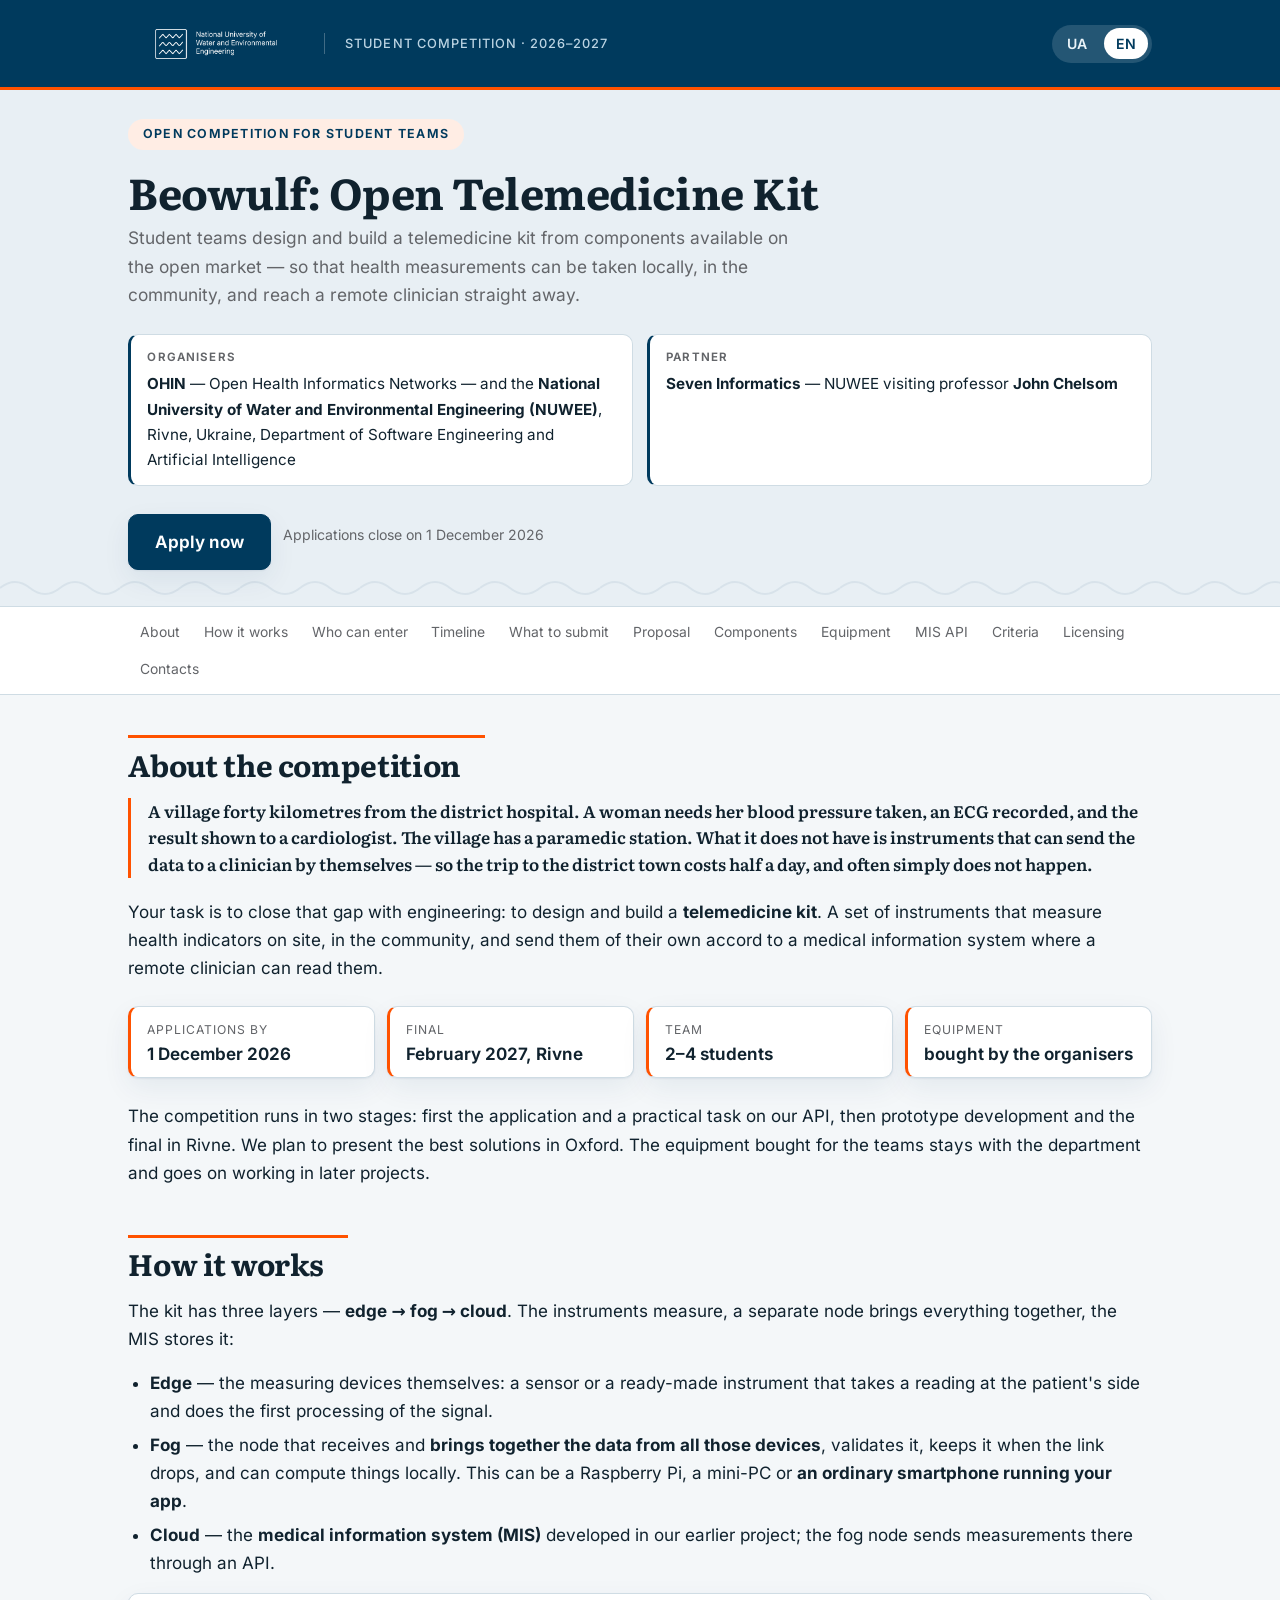
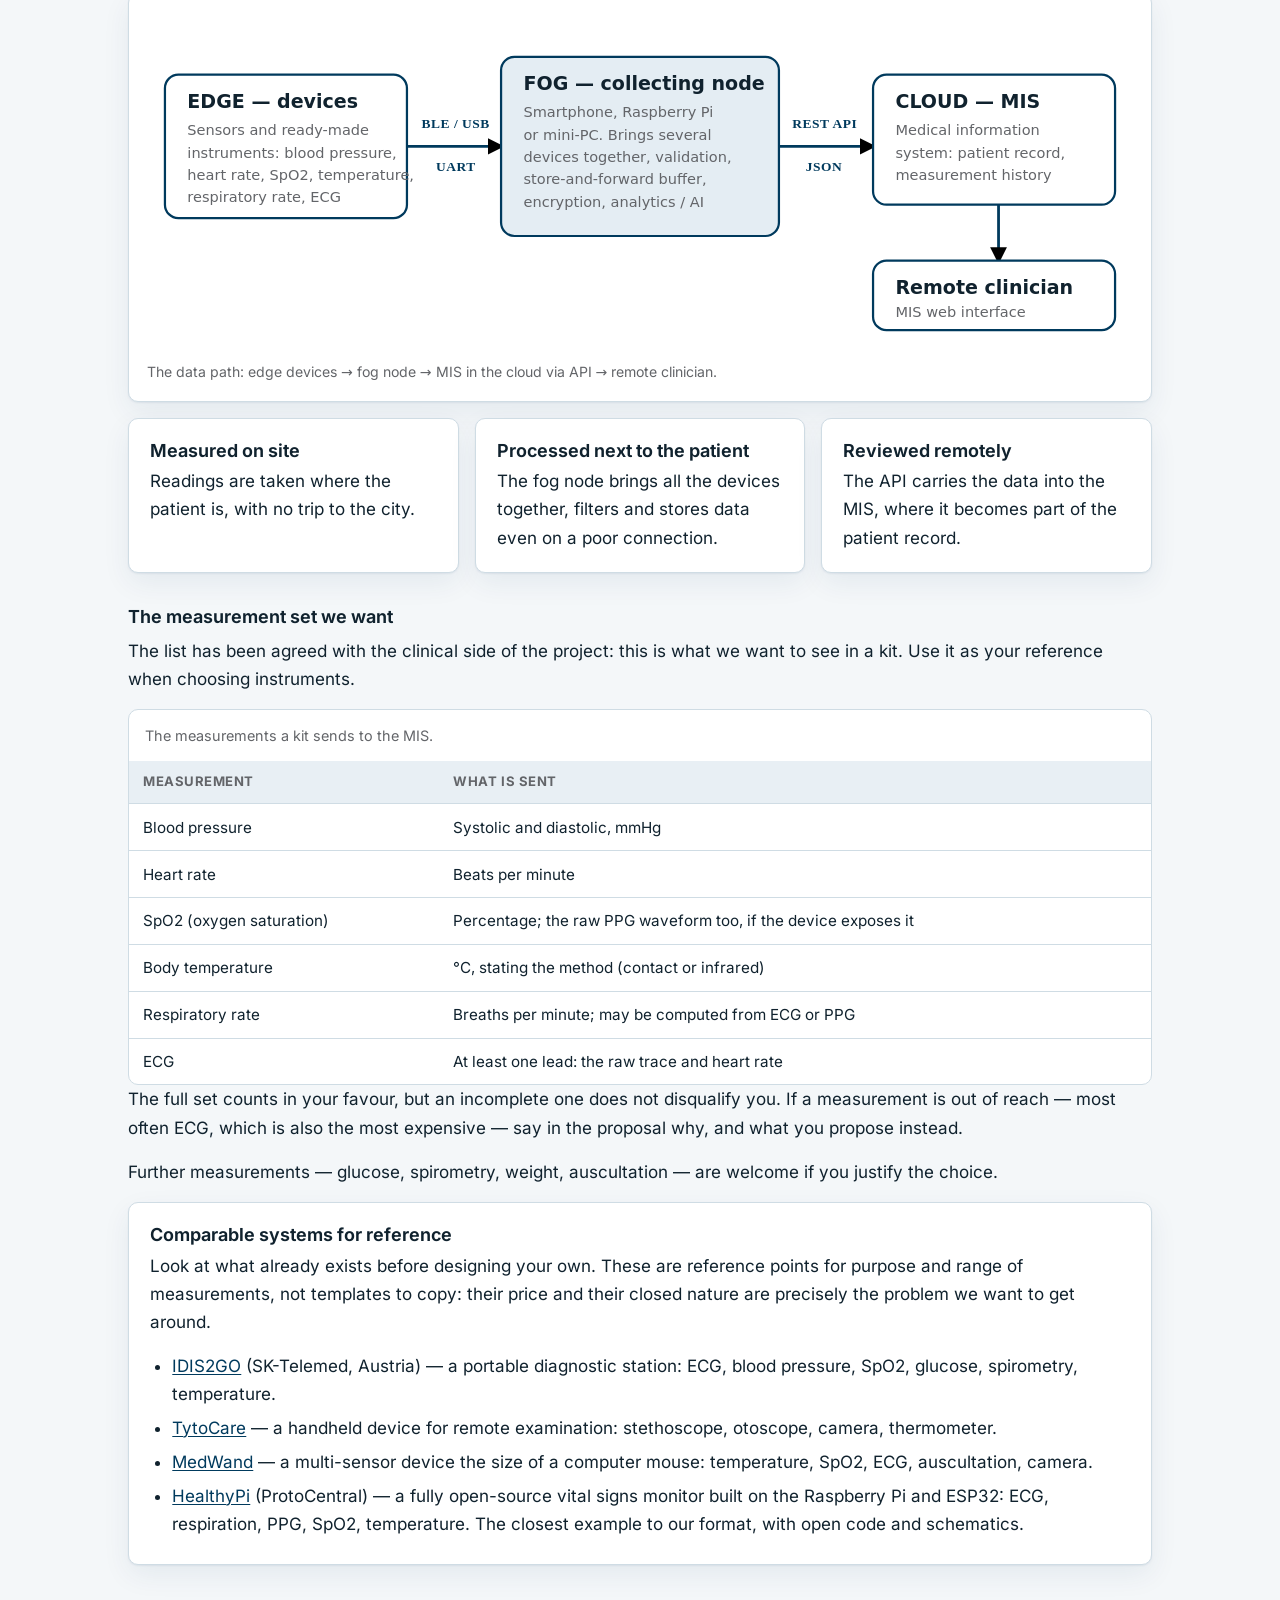
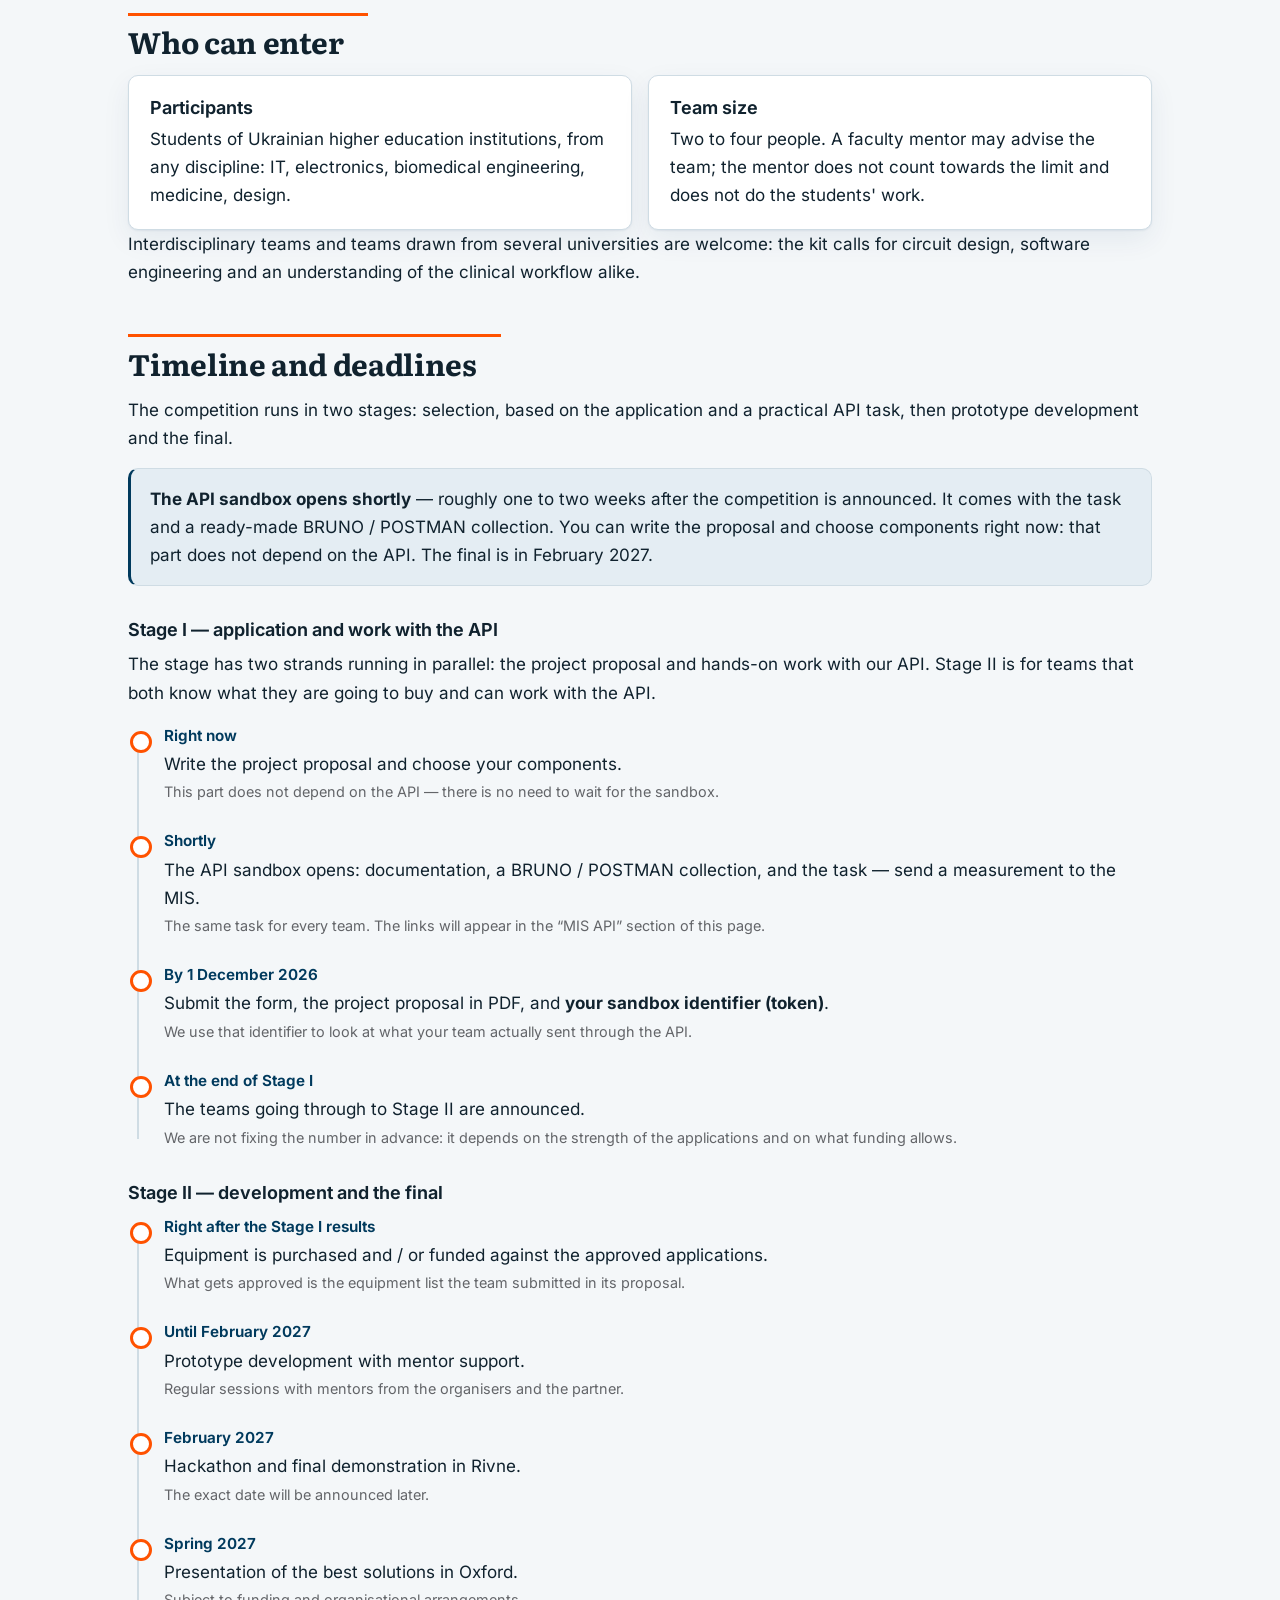
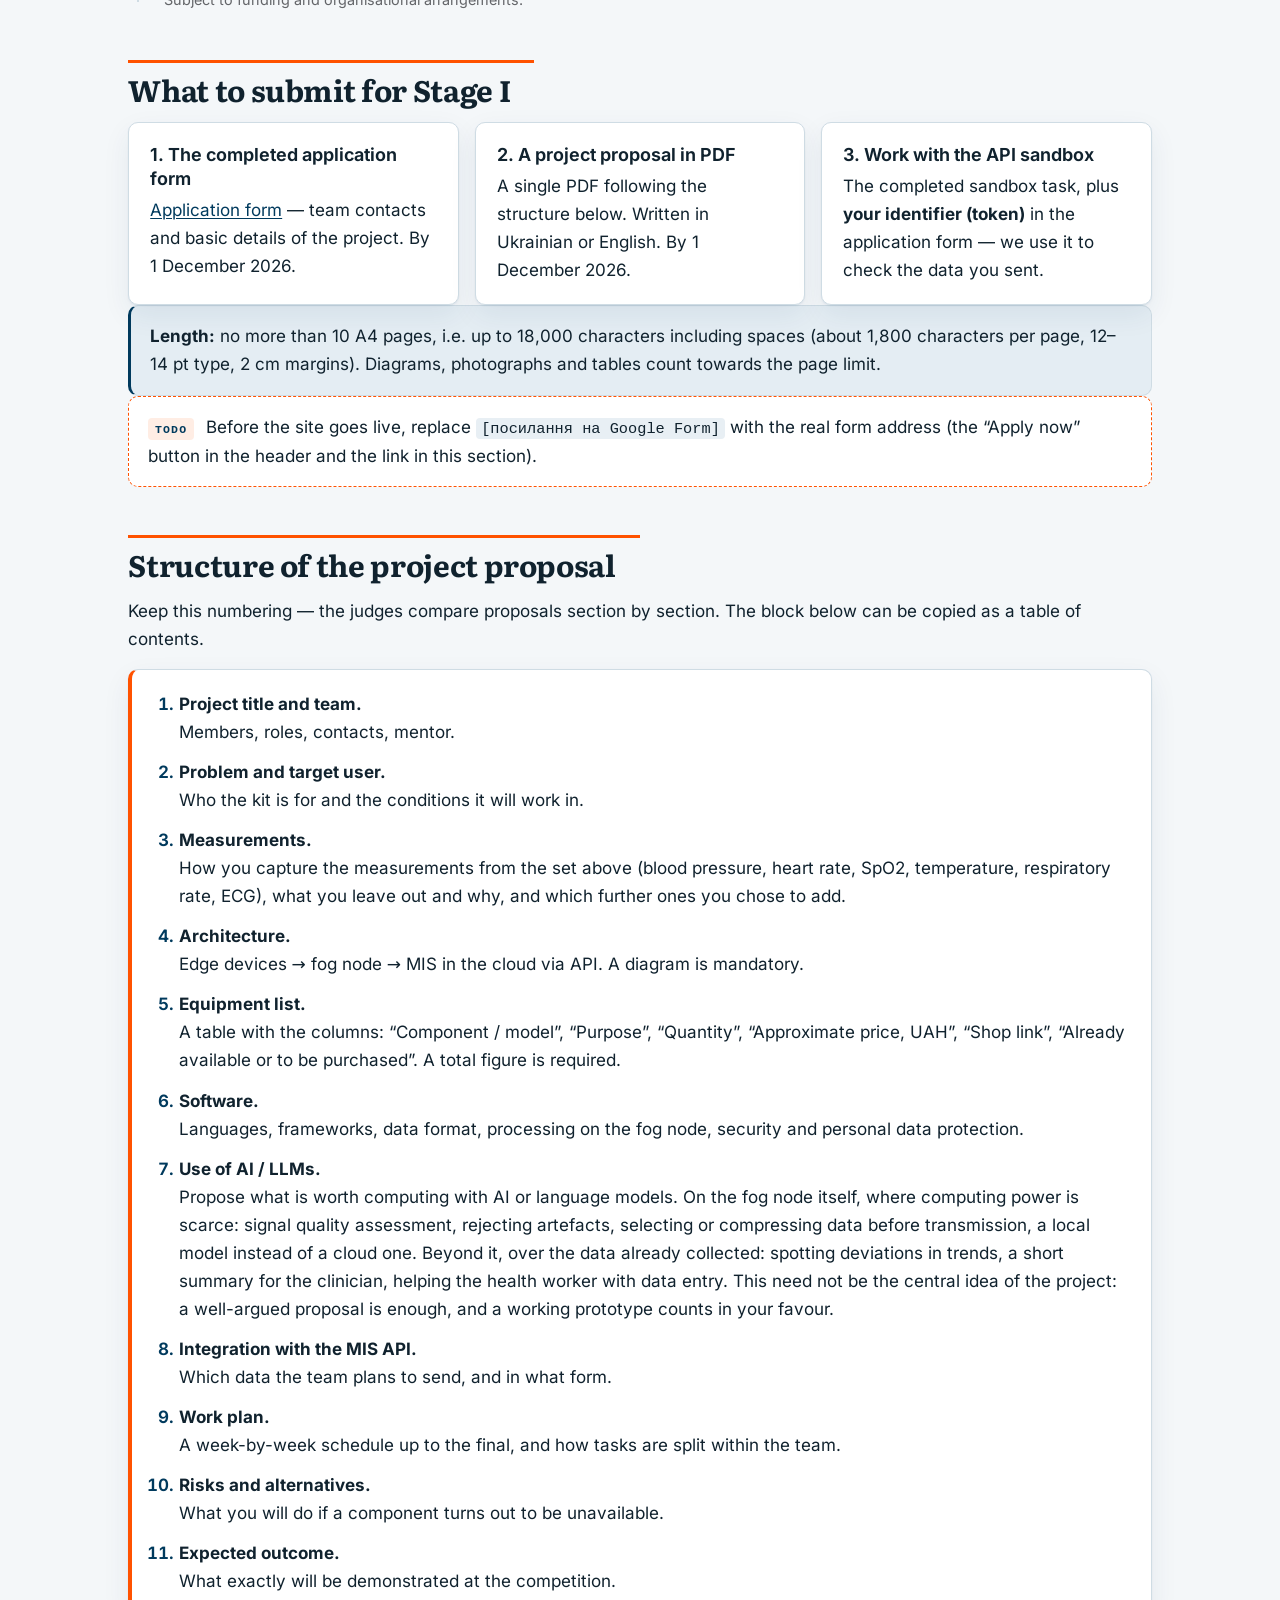
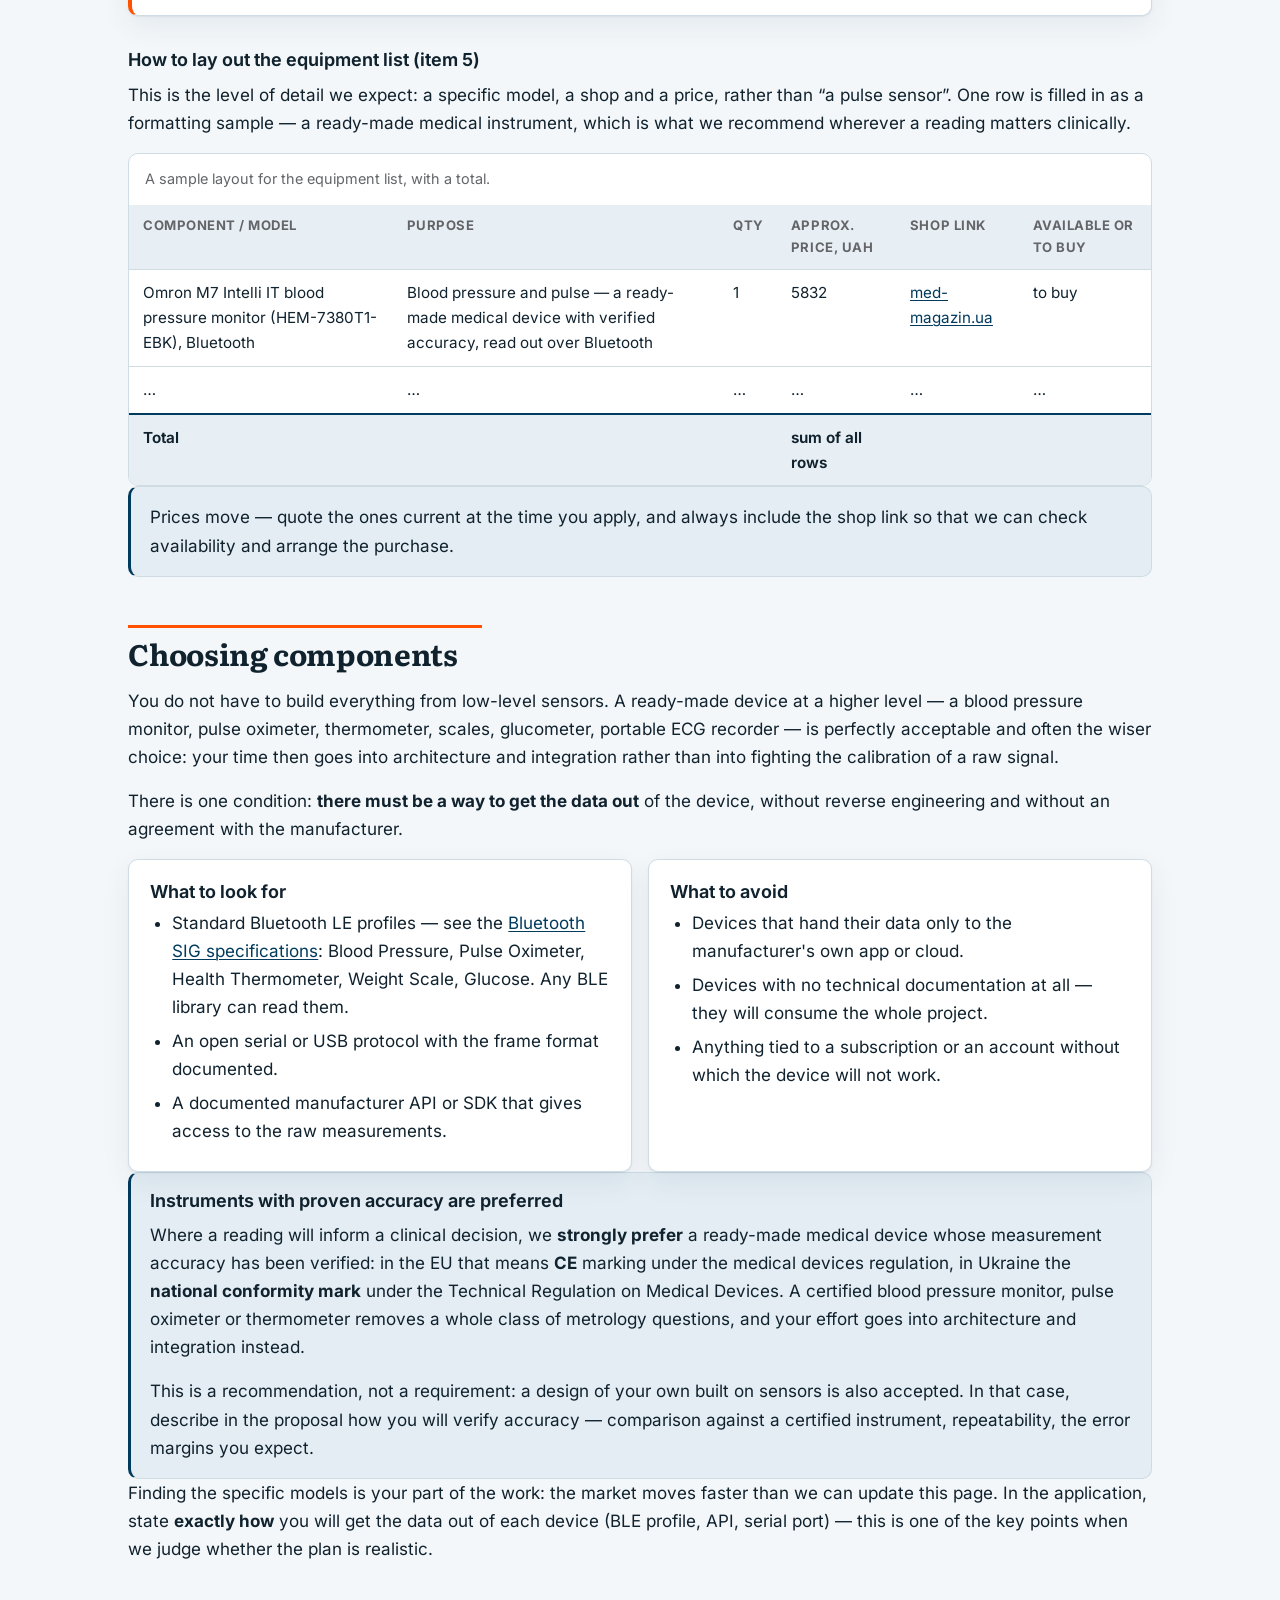
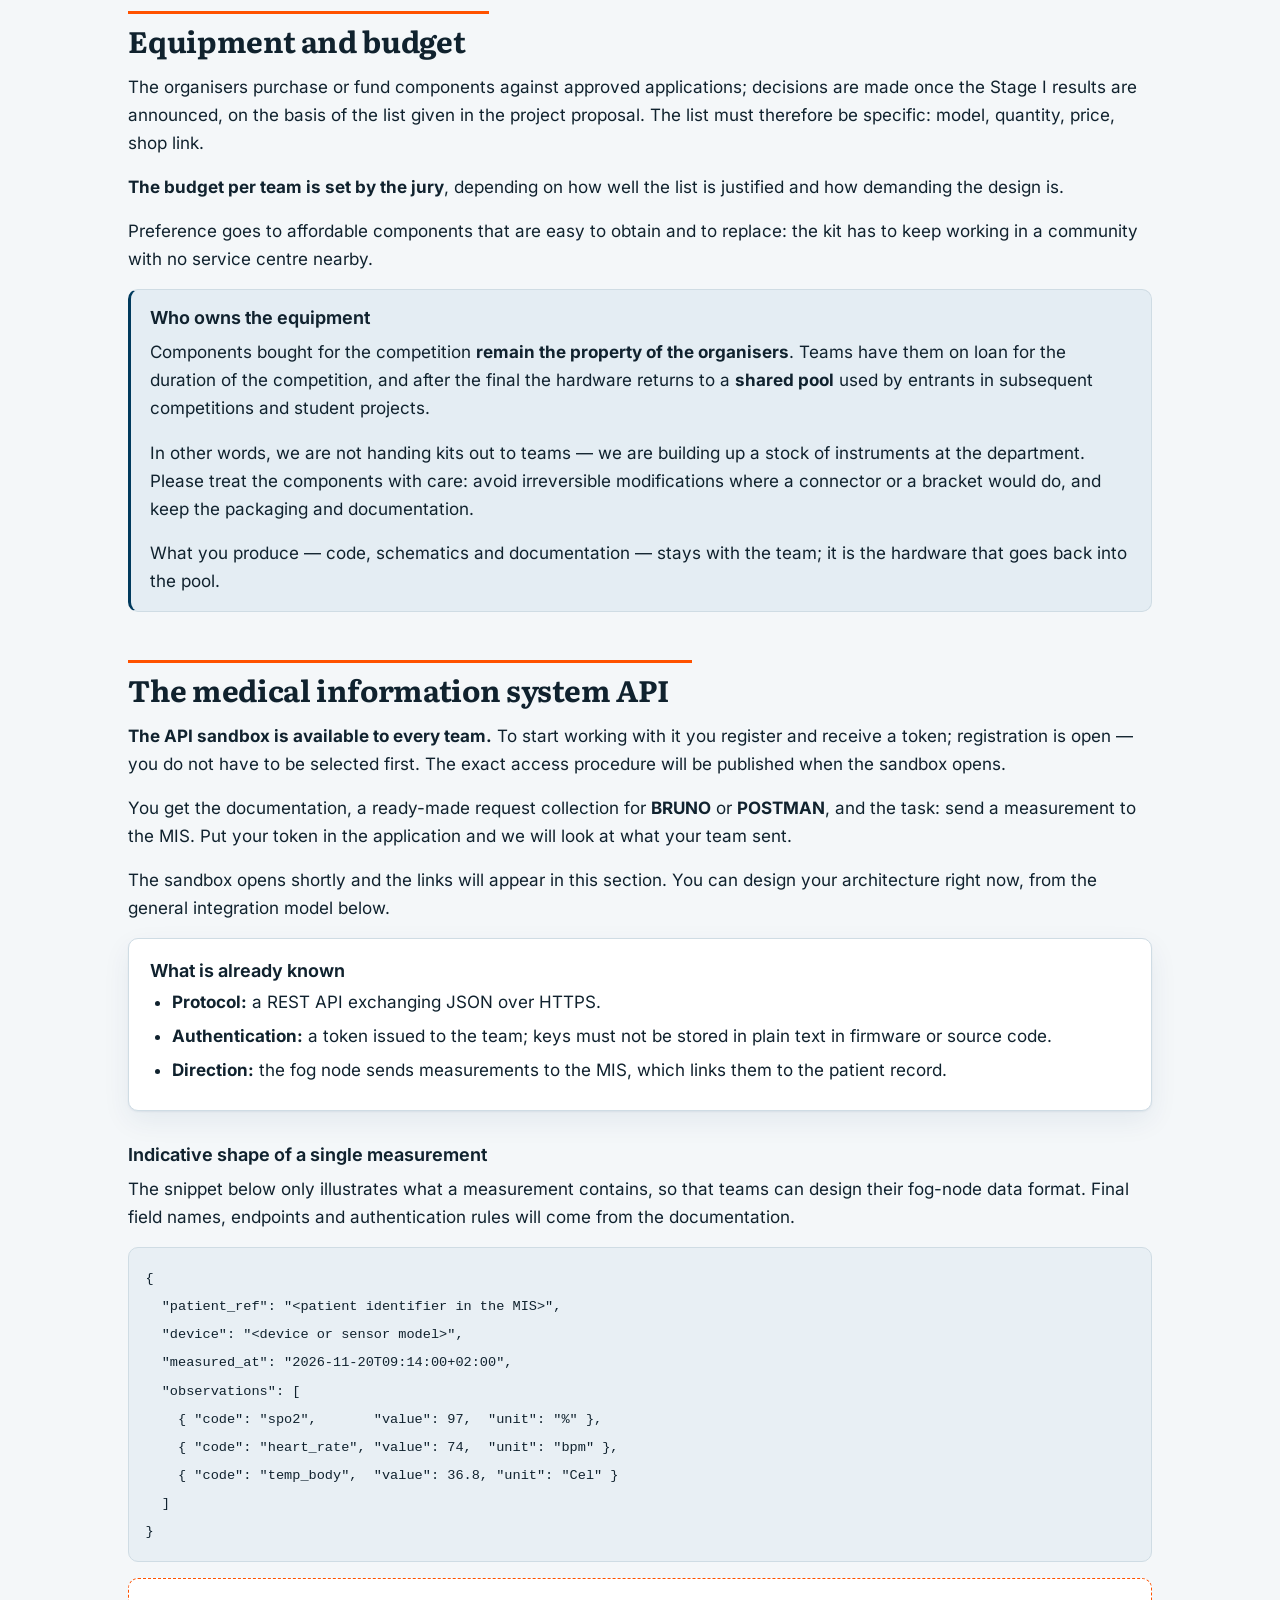
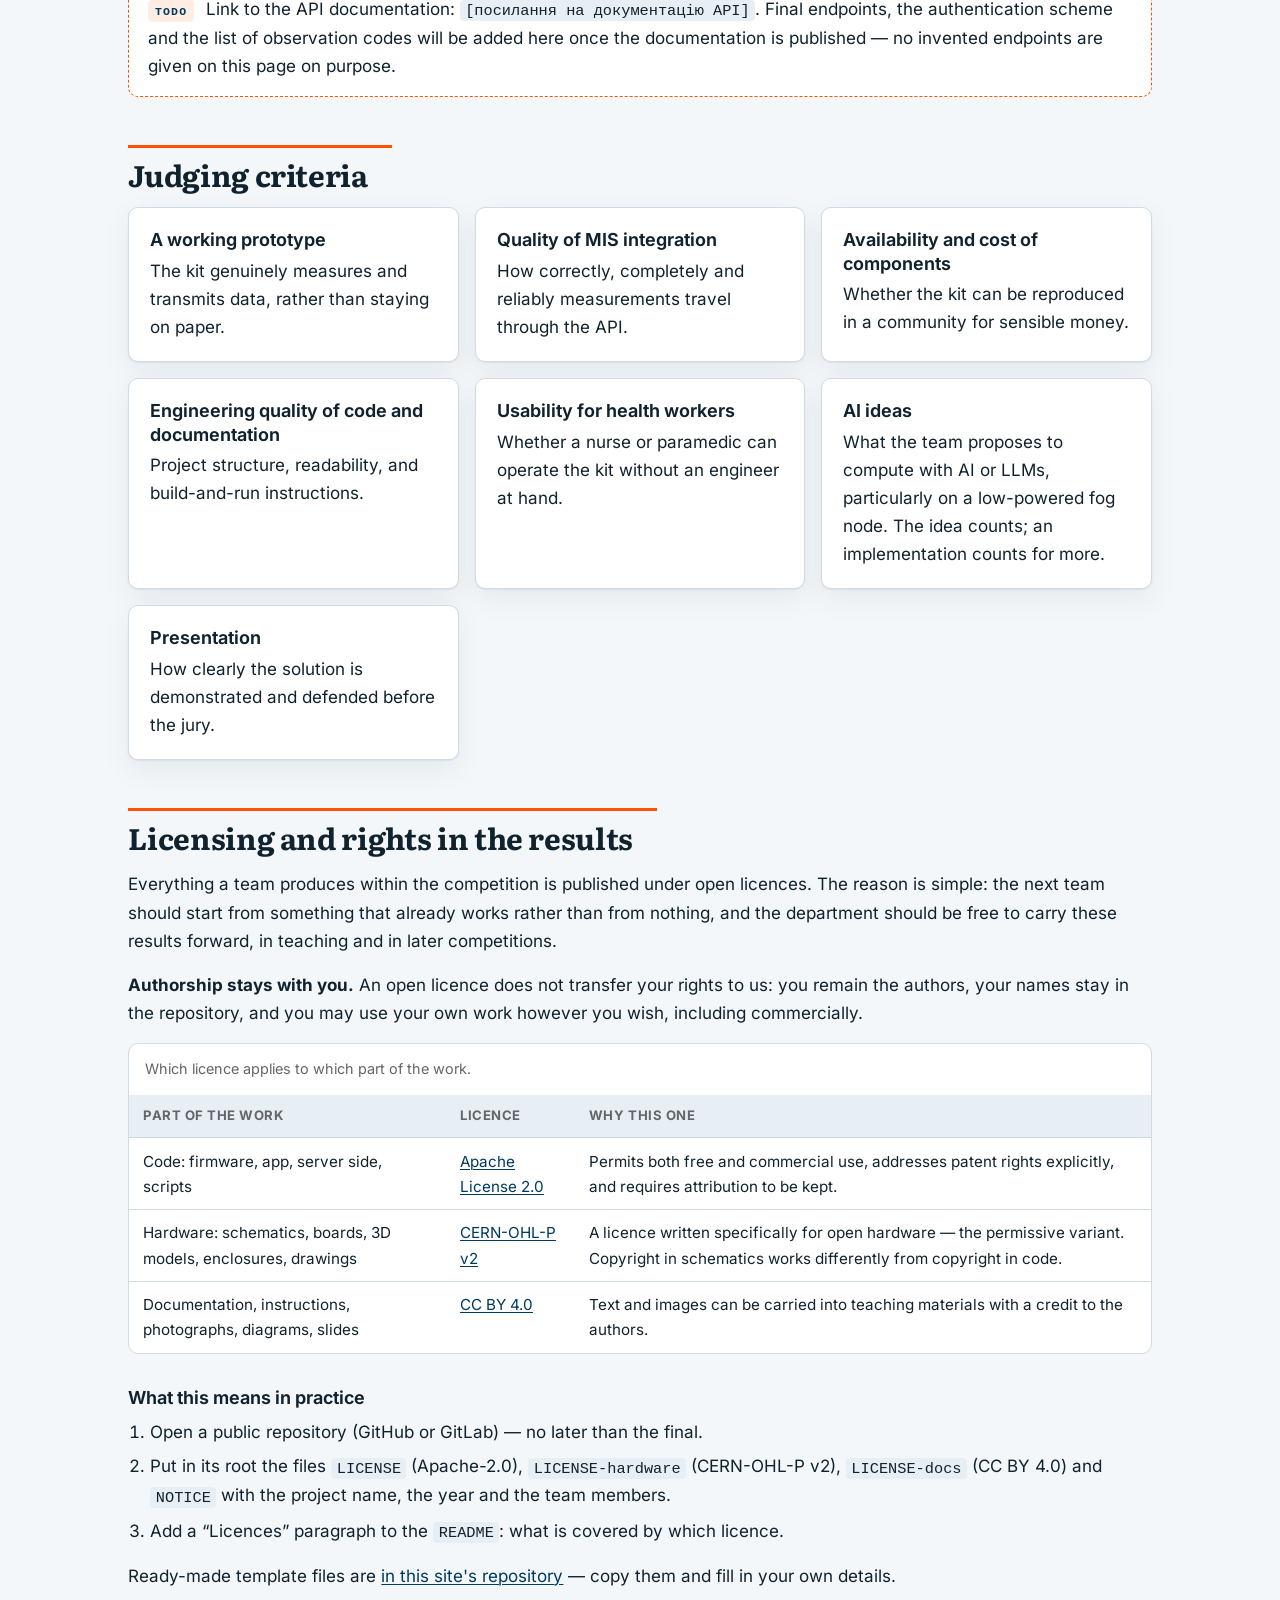
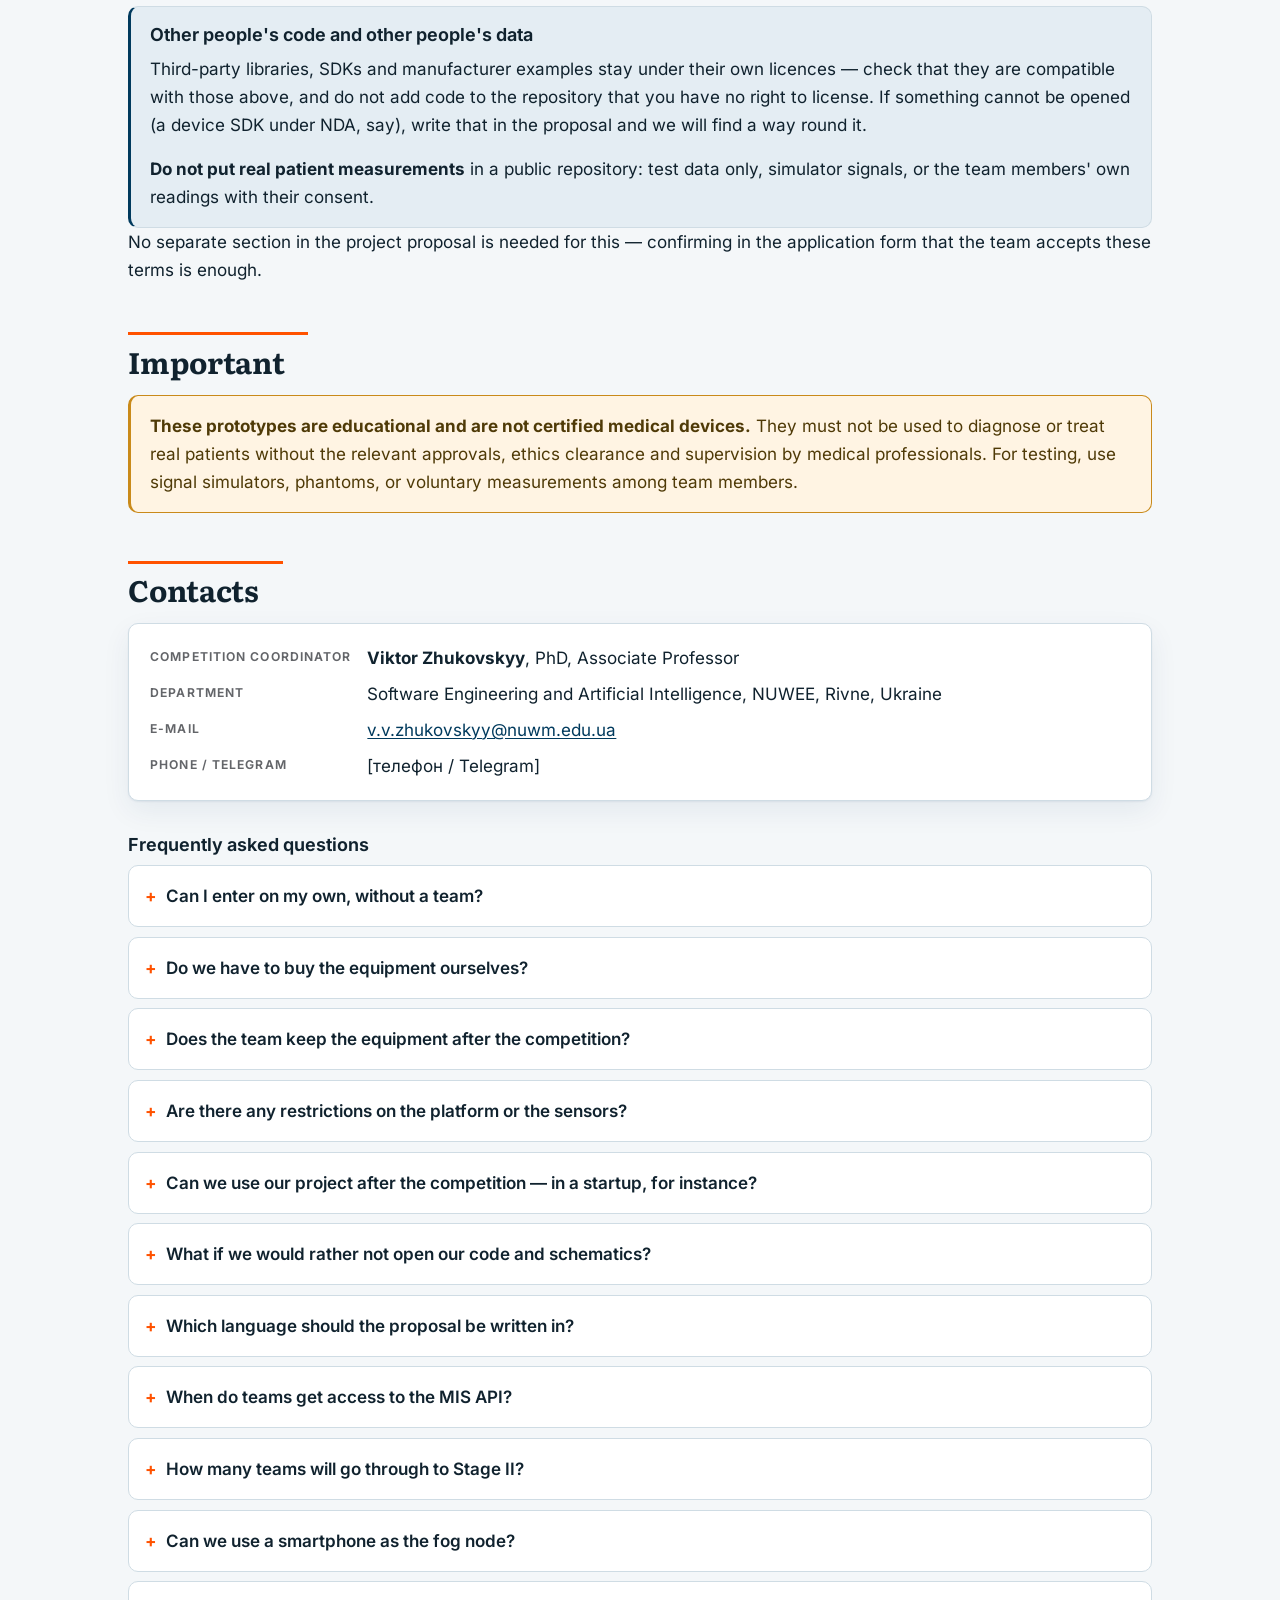
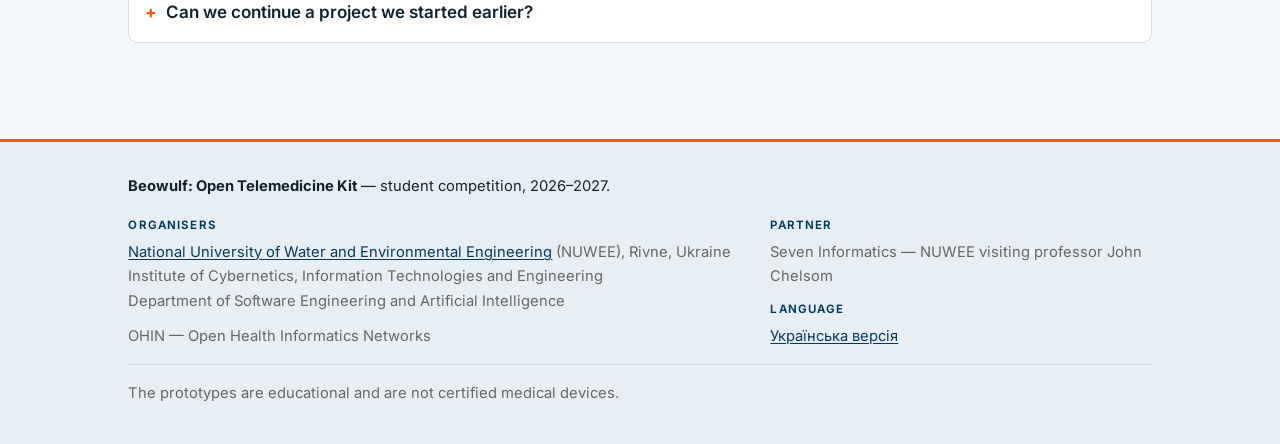
==== commit df593ed7: "Drop the example-component lists The named parts (ESP32, MAX30102, AD8232, MLX90614) steered teams t" ====
--- a/en/index.html
+++ b/en/index.html
@@ -395,31 +395,6 @@
     <p>This is a recommendation, not a requirement: a design of your own built on sensors is also accepted. In that case, describe in the proposal how you will verify accuracy — comparison against a certified instrument, repeatability, the error margins you expect.</p>
   </div>
 
-  <h3>Example components</h3>
-  <div class="grid cols-2">
-    <div class="card">
-      <h3>Computing</h3>
-      <ul>
-        <li>Microcontrollers: ESP32, Arduino</li>
-        <li>Single-board computers: Raspberry Pi</li>
-        <li>A smartphone running your own app — a perfectly good fog node: BLE, a screen and power are already there; what remains is an app that collects data from the instruments and sends it to the server</li>
-      </ul>
-    </div>
-    <div class="card">
-      <h3>Measurement</h3>
-      <ul>
-        <li>MAX30102 — pulse and SpO2</li>
-        <li>AD8232 — ECG</li>
-        <li>MLX90614 — temperature</li>
-        <li>Off-the-shelf consumer medical devices with Bluetooth (blood pressure monitor, glucometer, scales)</li>
-      </ul>
-    </div>
-  </div>
-
-  <div class="note">
-    <p>These are <strong>examples only</strong>, not a required list. If your design needs different sensors or a different platform, justify the choice in the proposal.</p>
-  </div>
-
   <p>Finding the specific models is your part of the work: the market moves faster than we can update this page. In the application, state <strong>exactly how</strong> you will get the data out of each device (BLE profile, API, serial port) — this is one of the key points when we judge whether the plan is realistic.</p>
 </section>
 
@@ -593,8 +568,8 @@
       <p>No. Components bought for you belong to the organisers and return after the final to a shared equipment pool used by entrants in later competitions and student projects. The team has them on loan for the duration of the competition. Parts of your own that you listed as already available remain yours, of course.</p>
     </details>
     <details>
-      <summary>Must we use ESP32, Raspberry Pi and the sensors listed?</summary>
-      <p>No — those are examples of typical components. You may use any available solution, including ready-made devices at a higher level, provided the data can be read out of the device in an open or documented way, the choice is justified, and the kit can be reproduced.</p>
+      <summary>Are there any restrictions on the platform or the sensors?</summary>
+      <p>No. You may use any available solution — from a microcontroller with discrete sensors to ready-made devices at a higher level. What matters is that the data can be read out of the device in an open or documented way, that the choice is justified, and that the kit can be reproduced.</p>
     </details>
     <details>
       <summary>Can we use our project after the competition — in a startup, for instance?</summary>
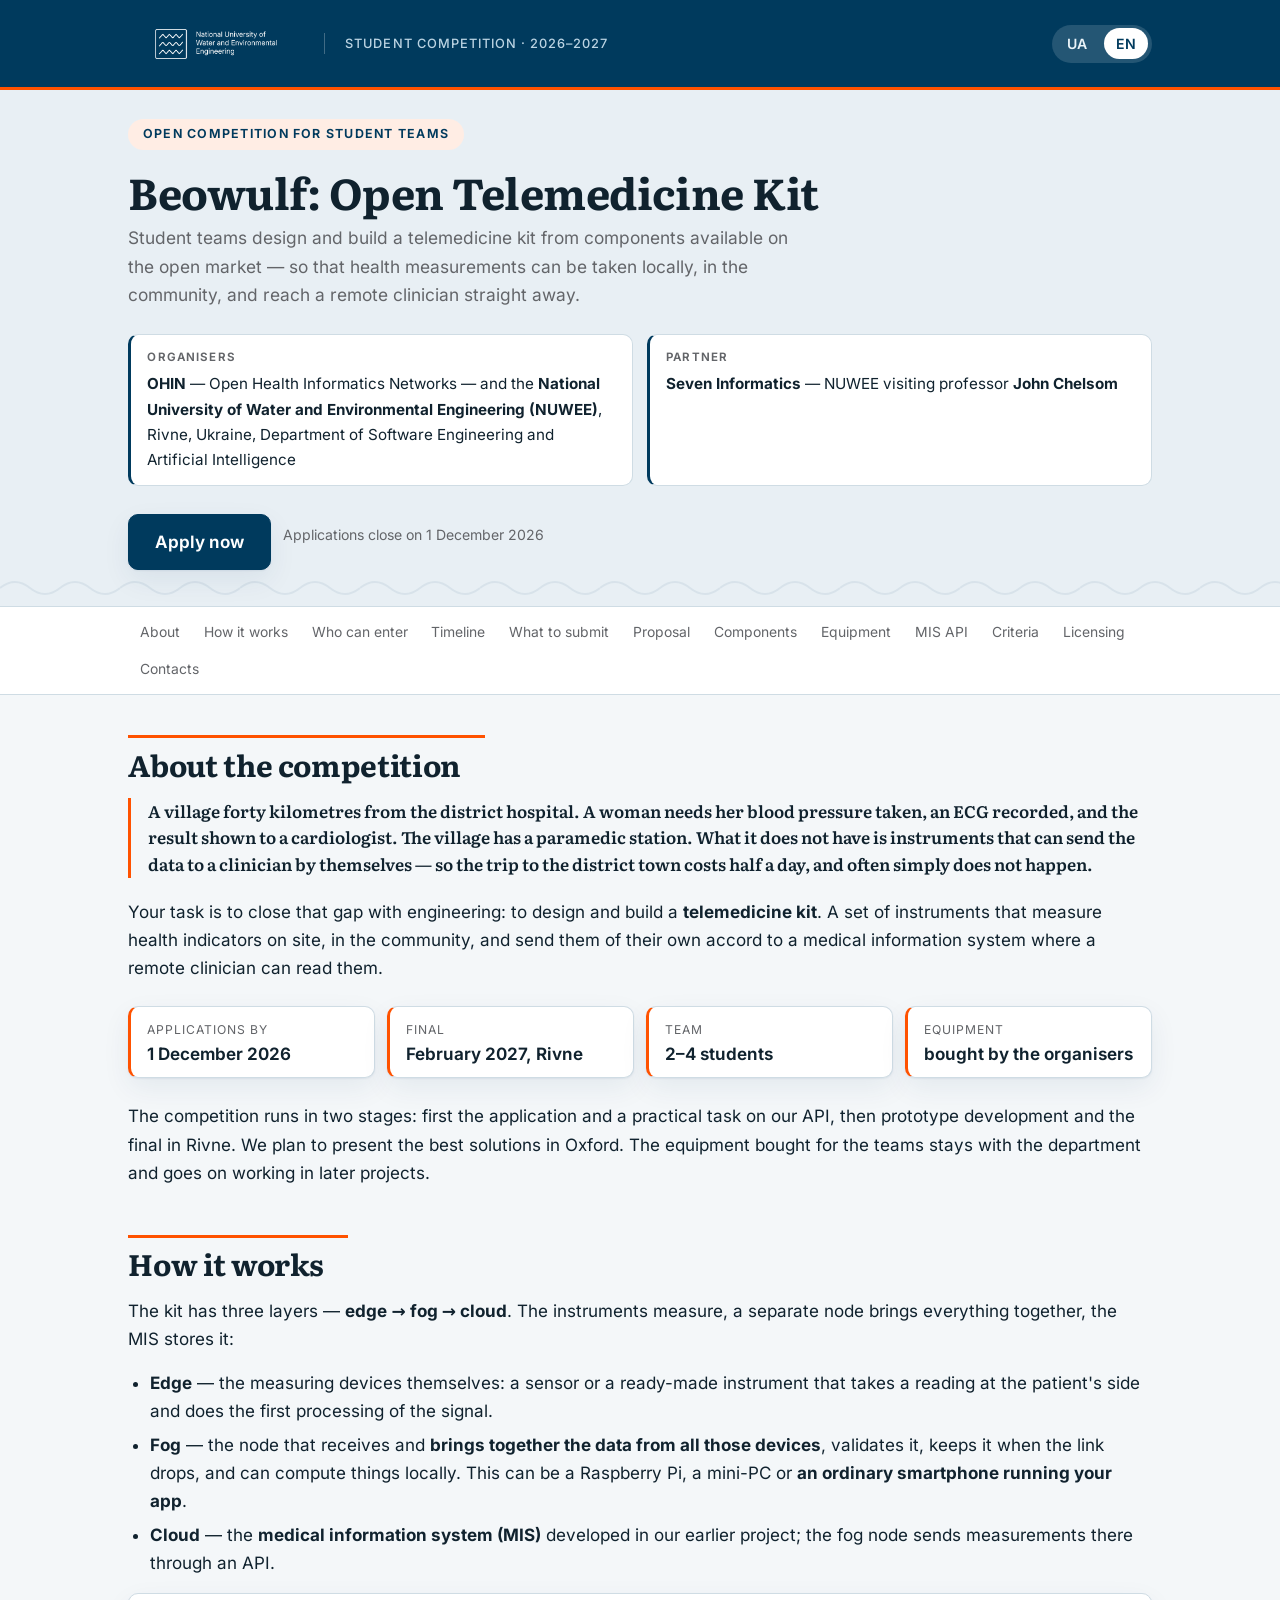
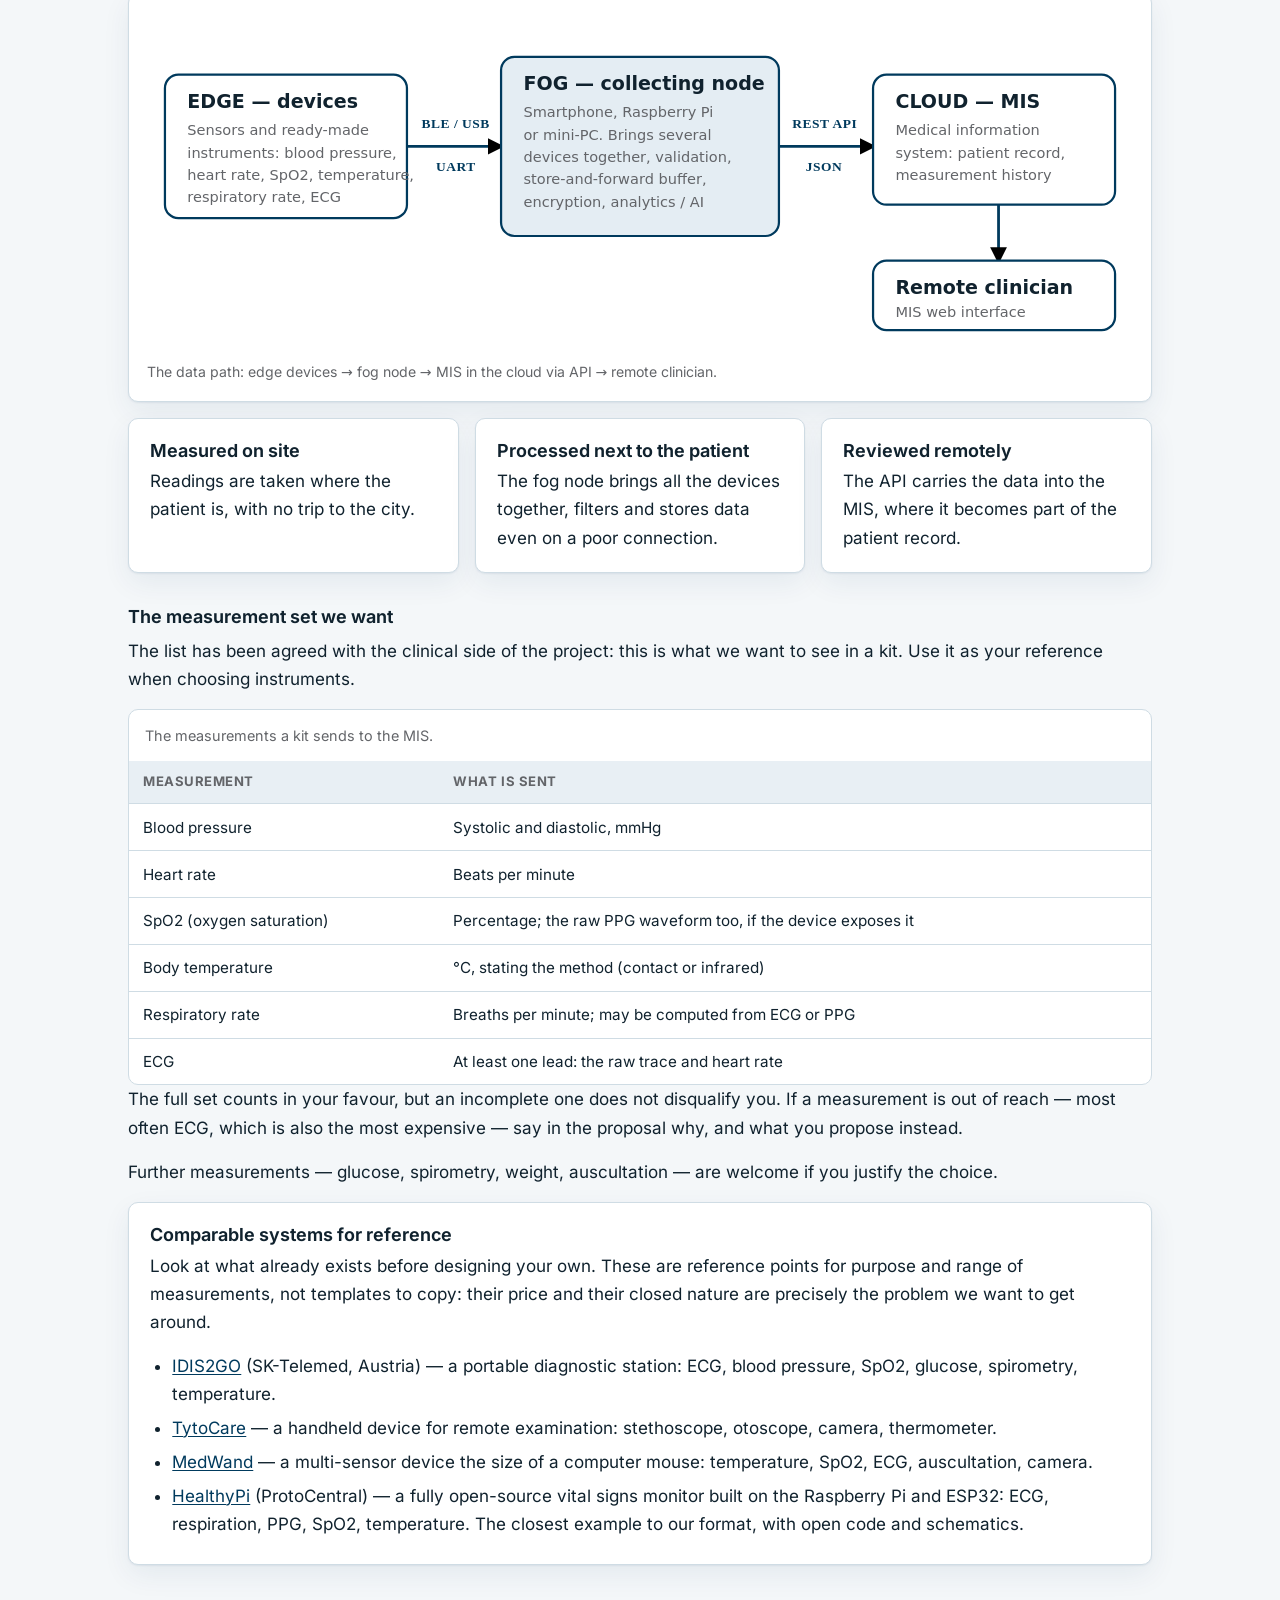
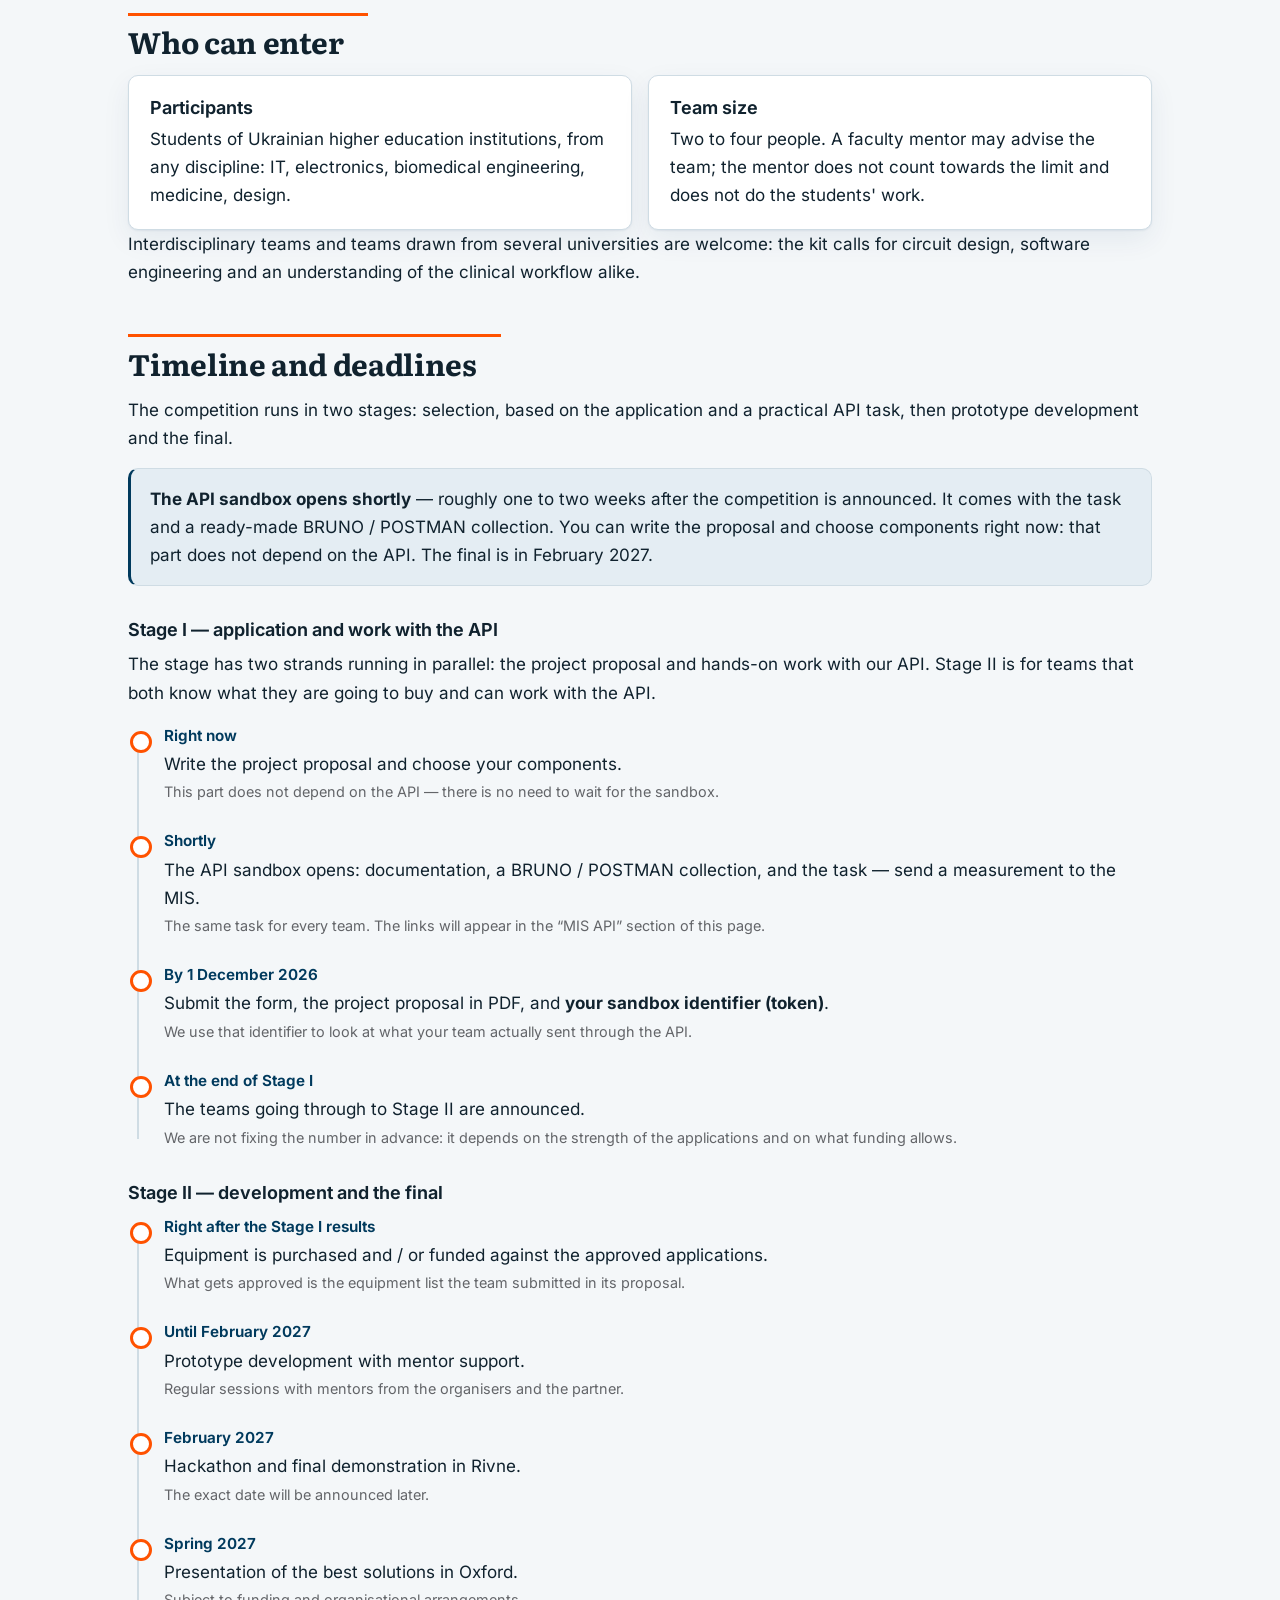
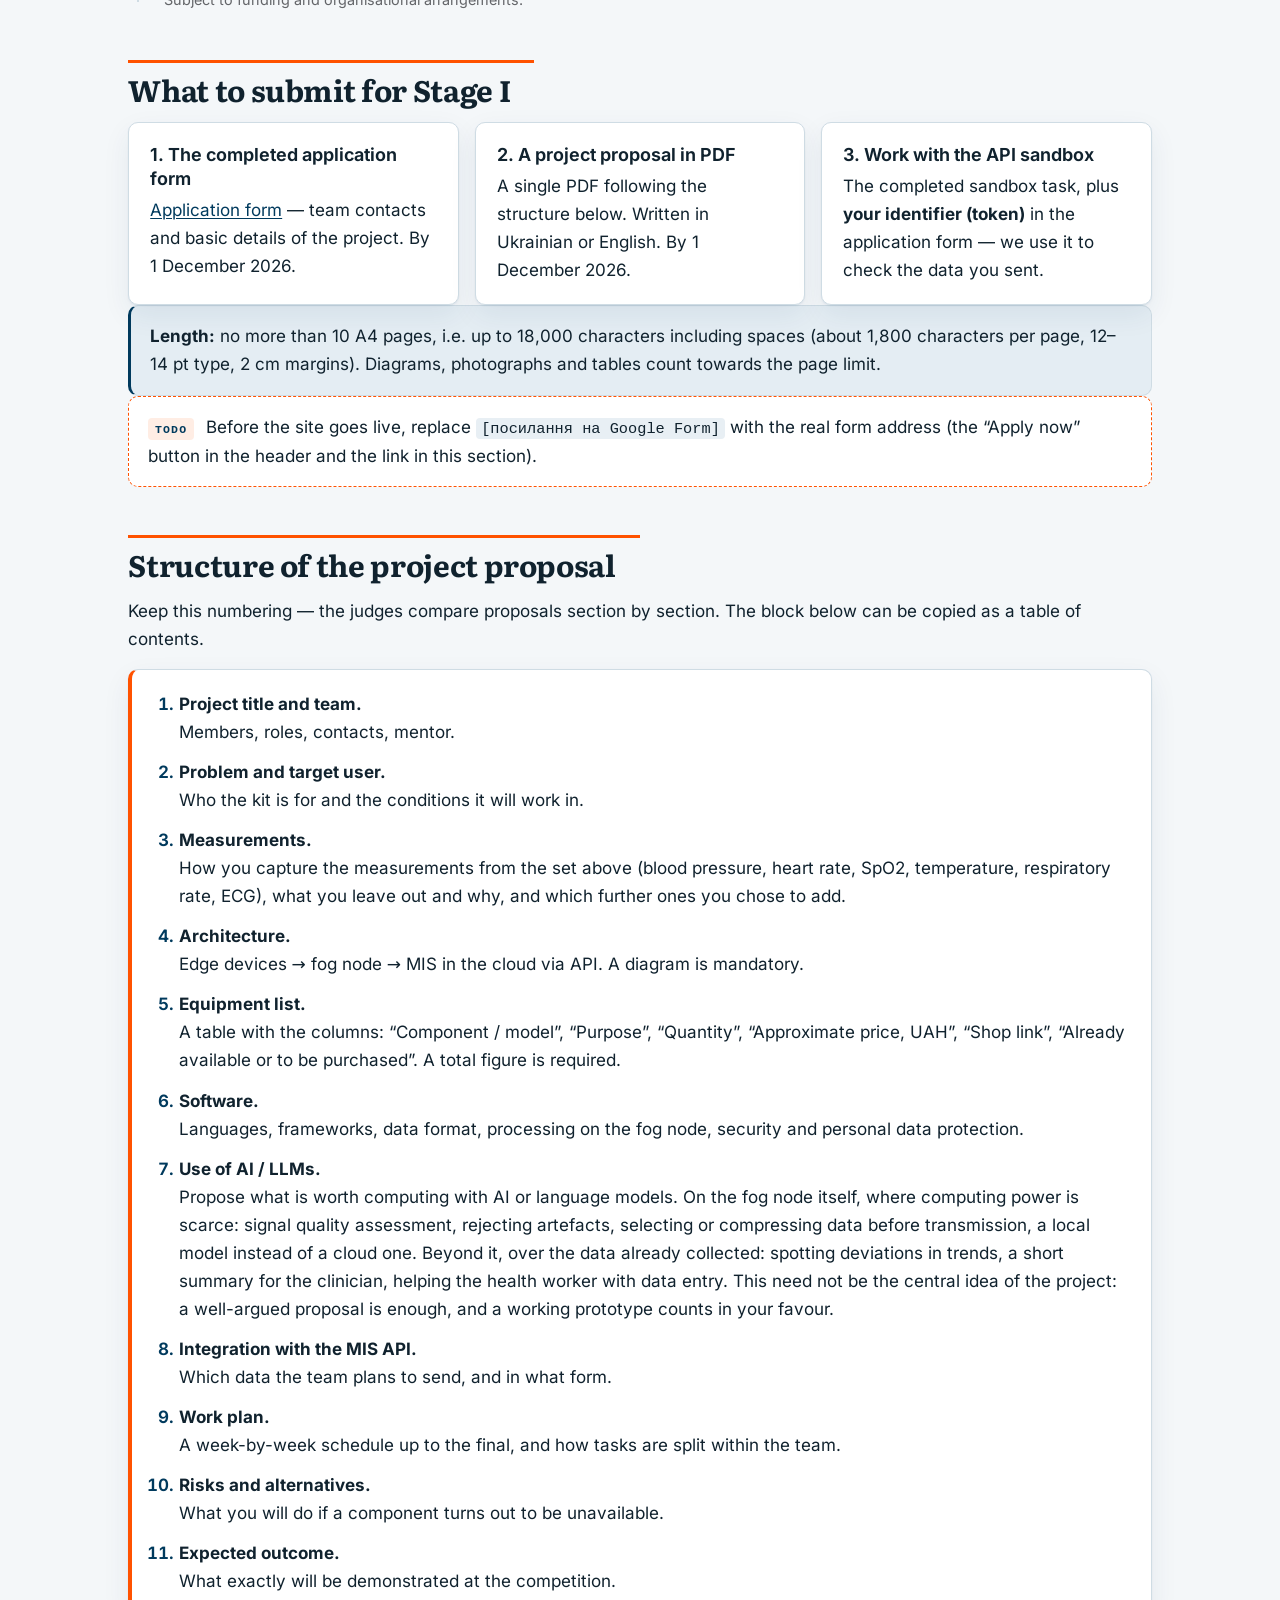
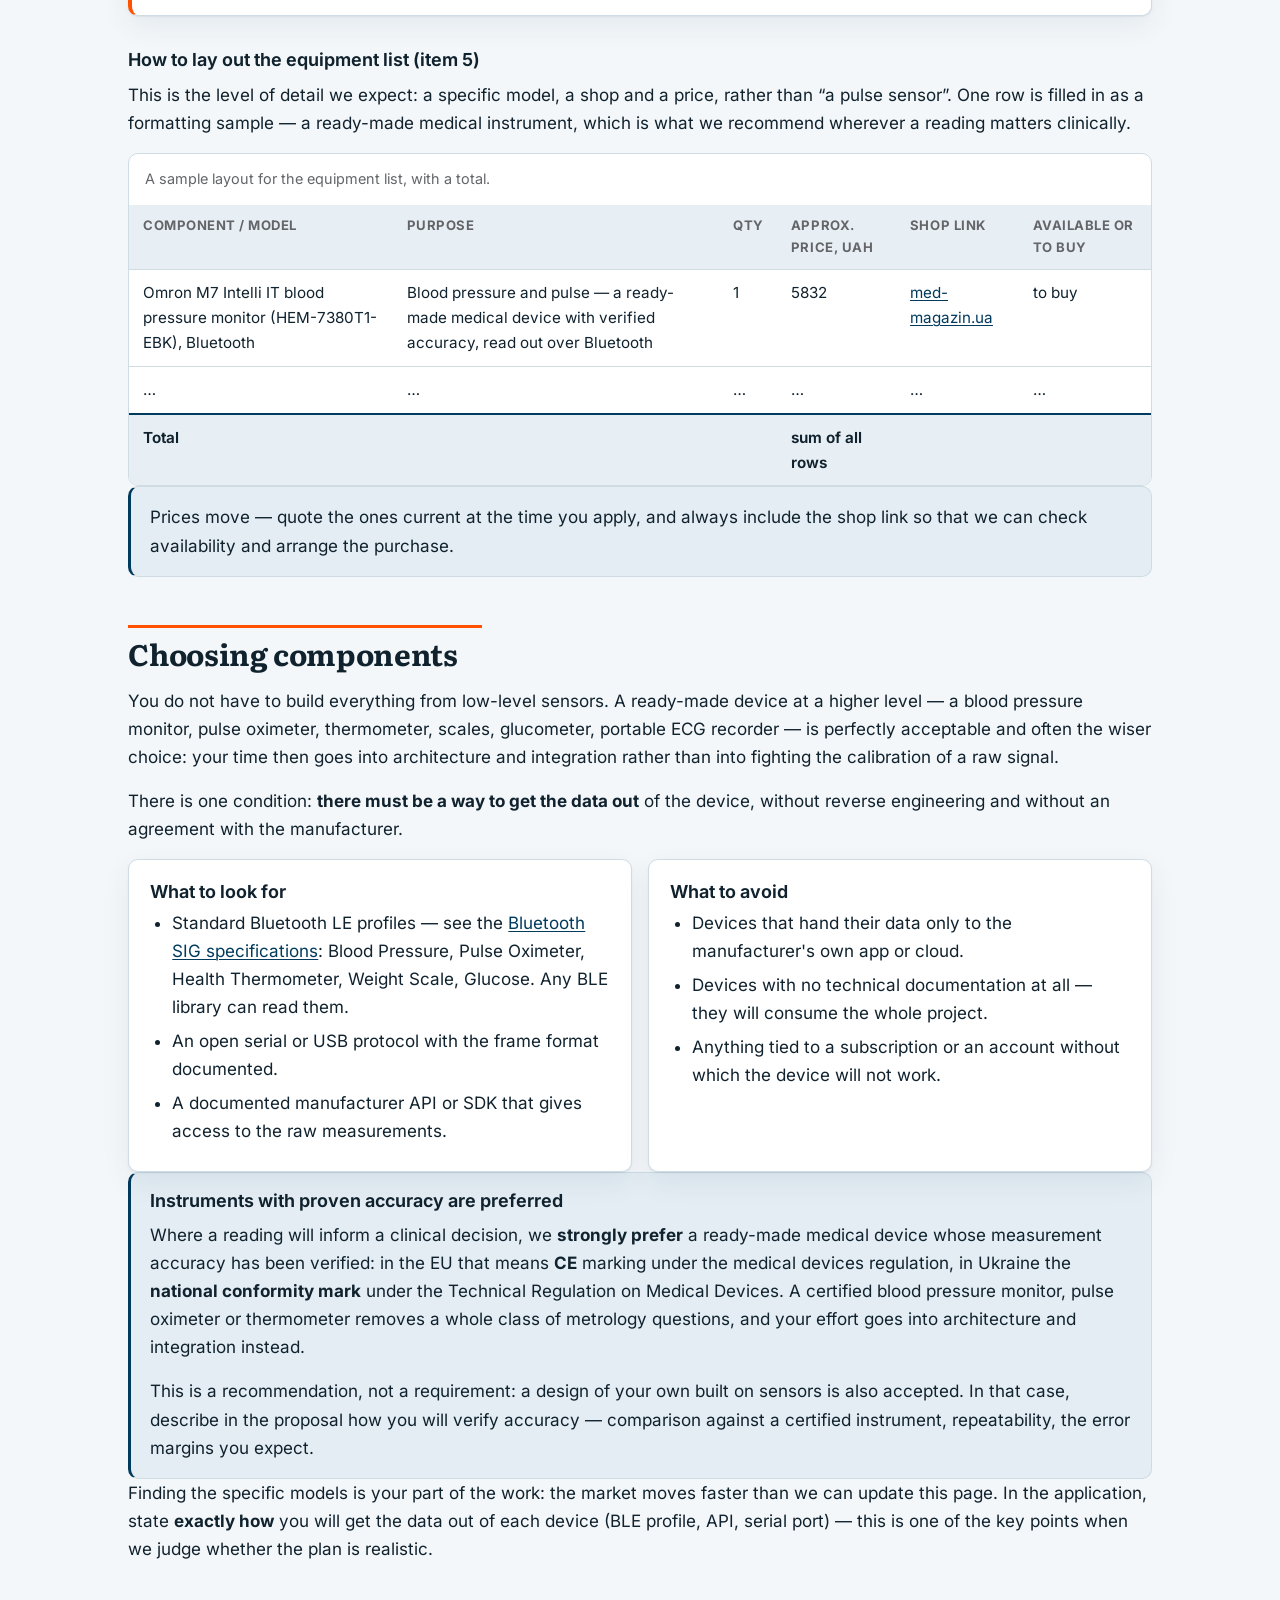
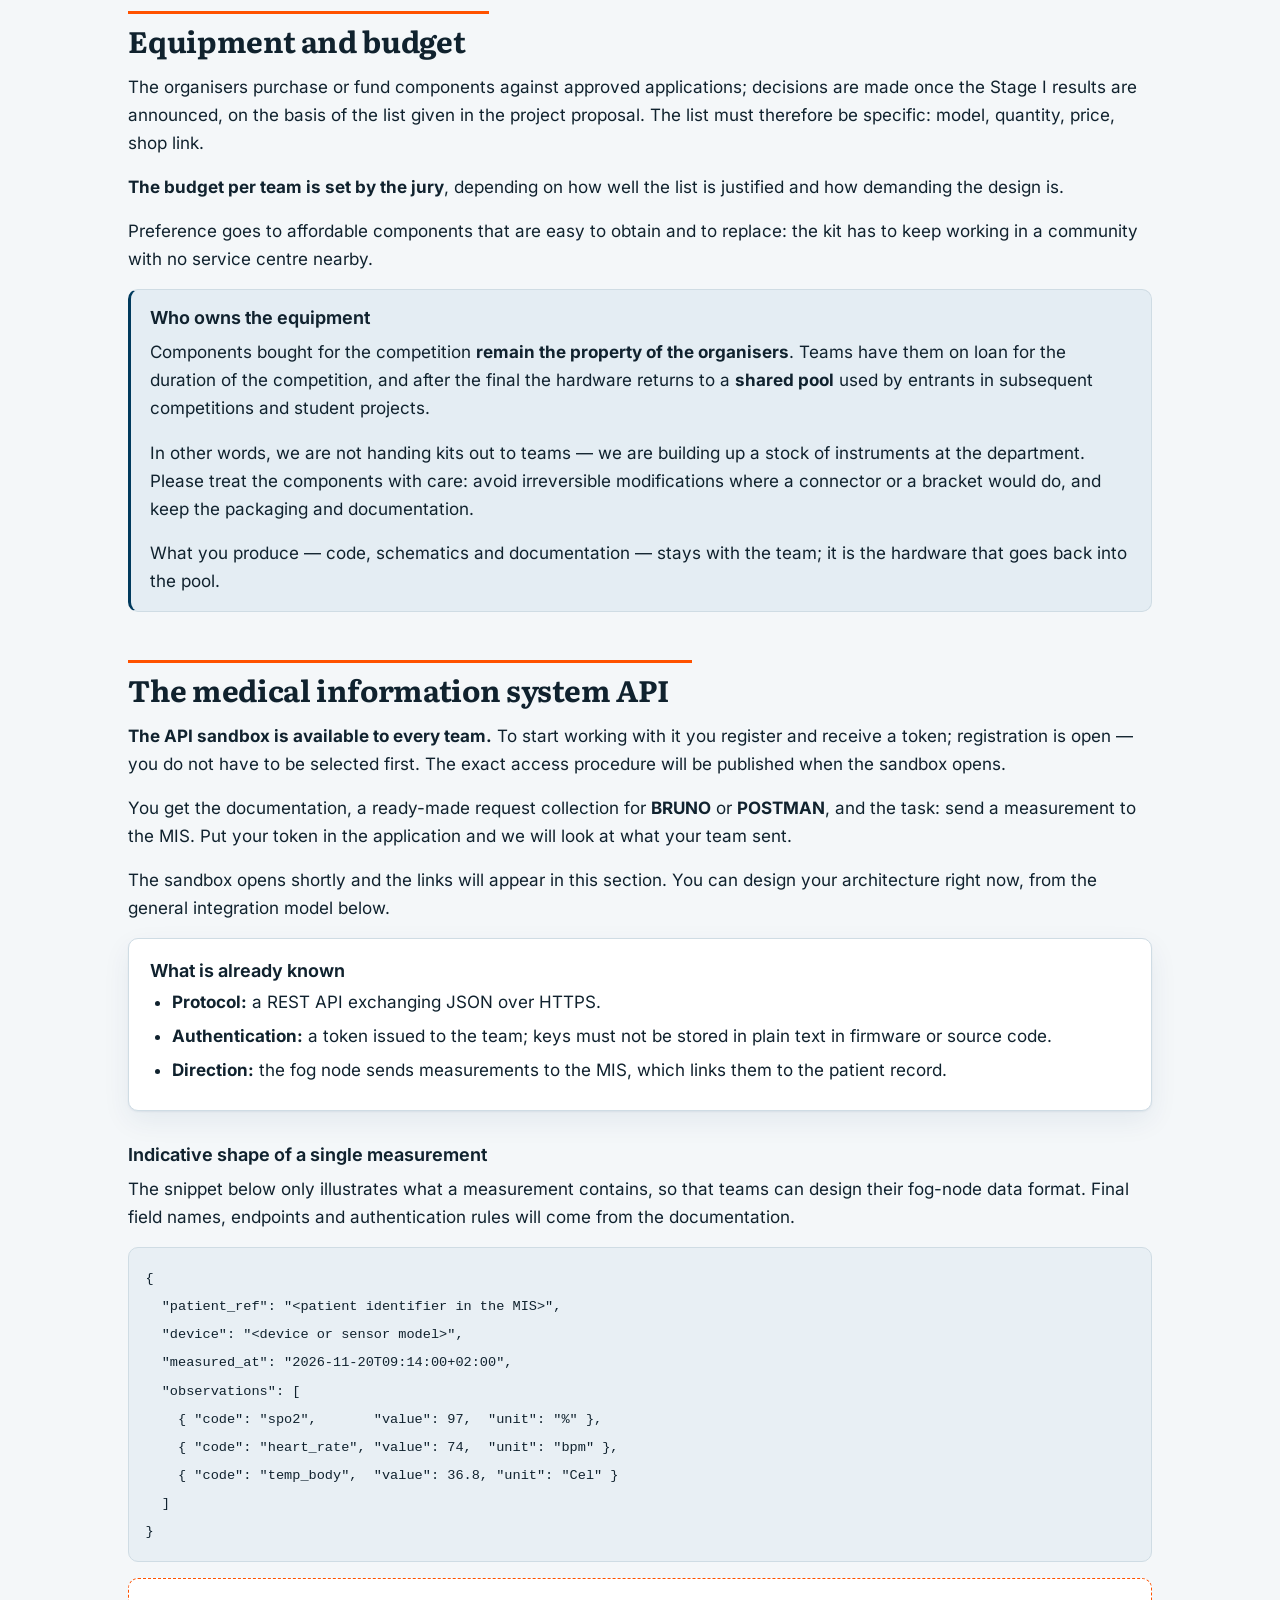
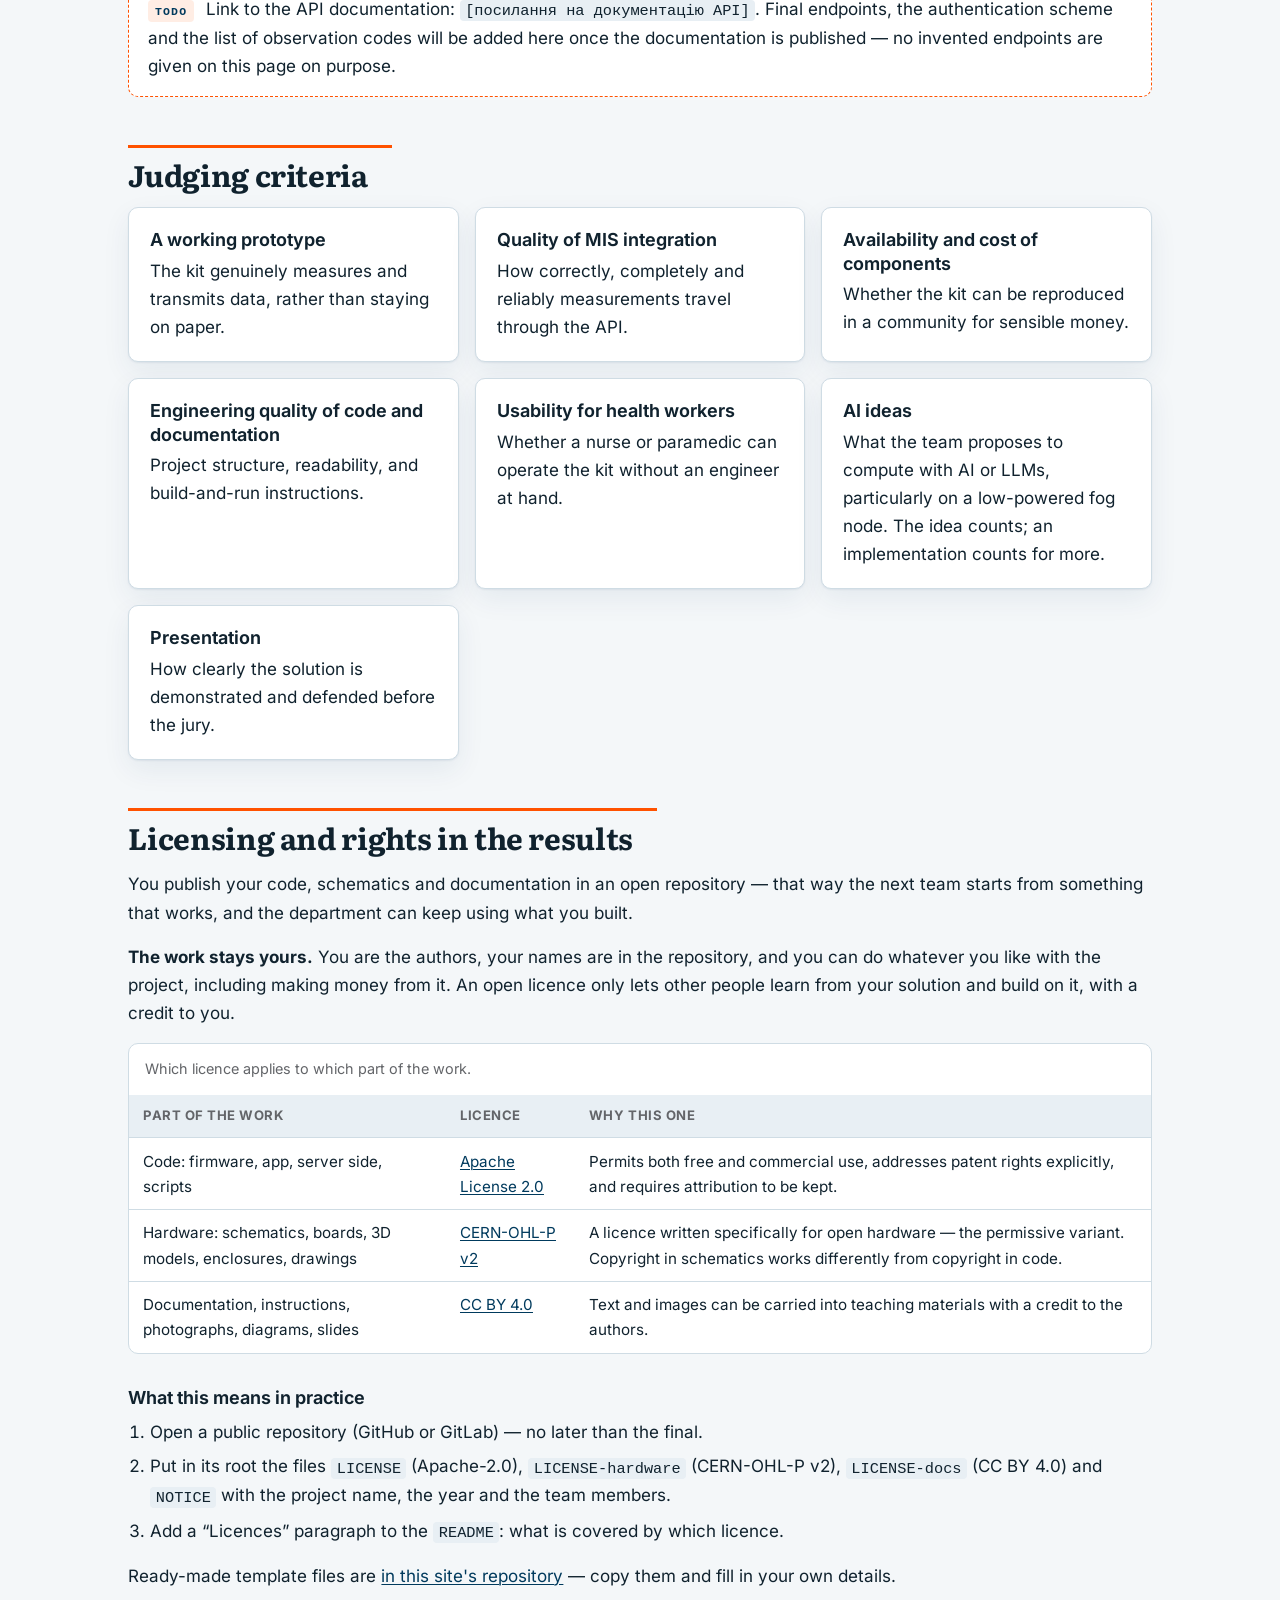
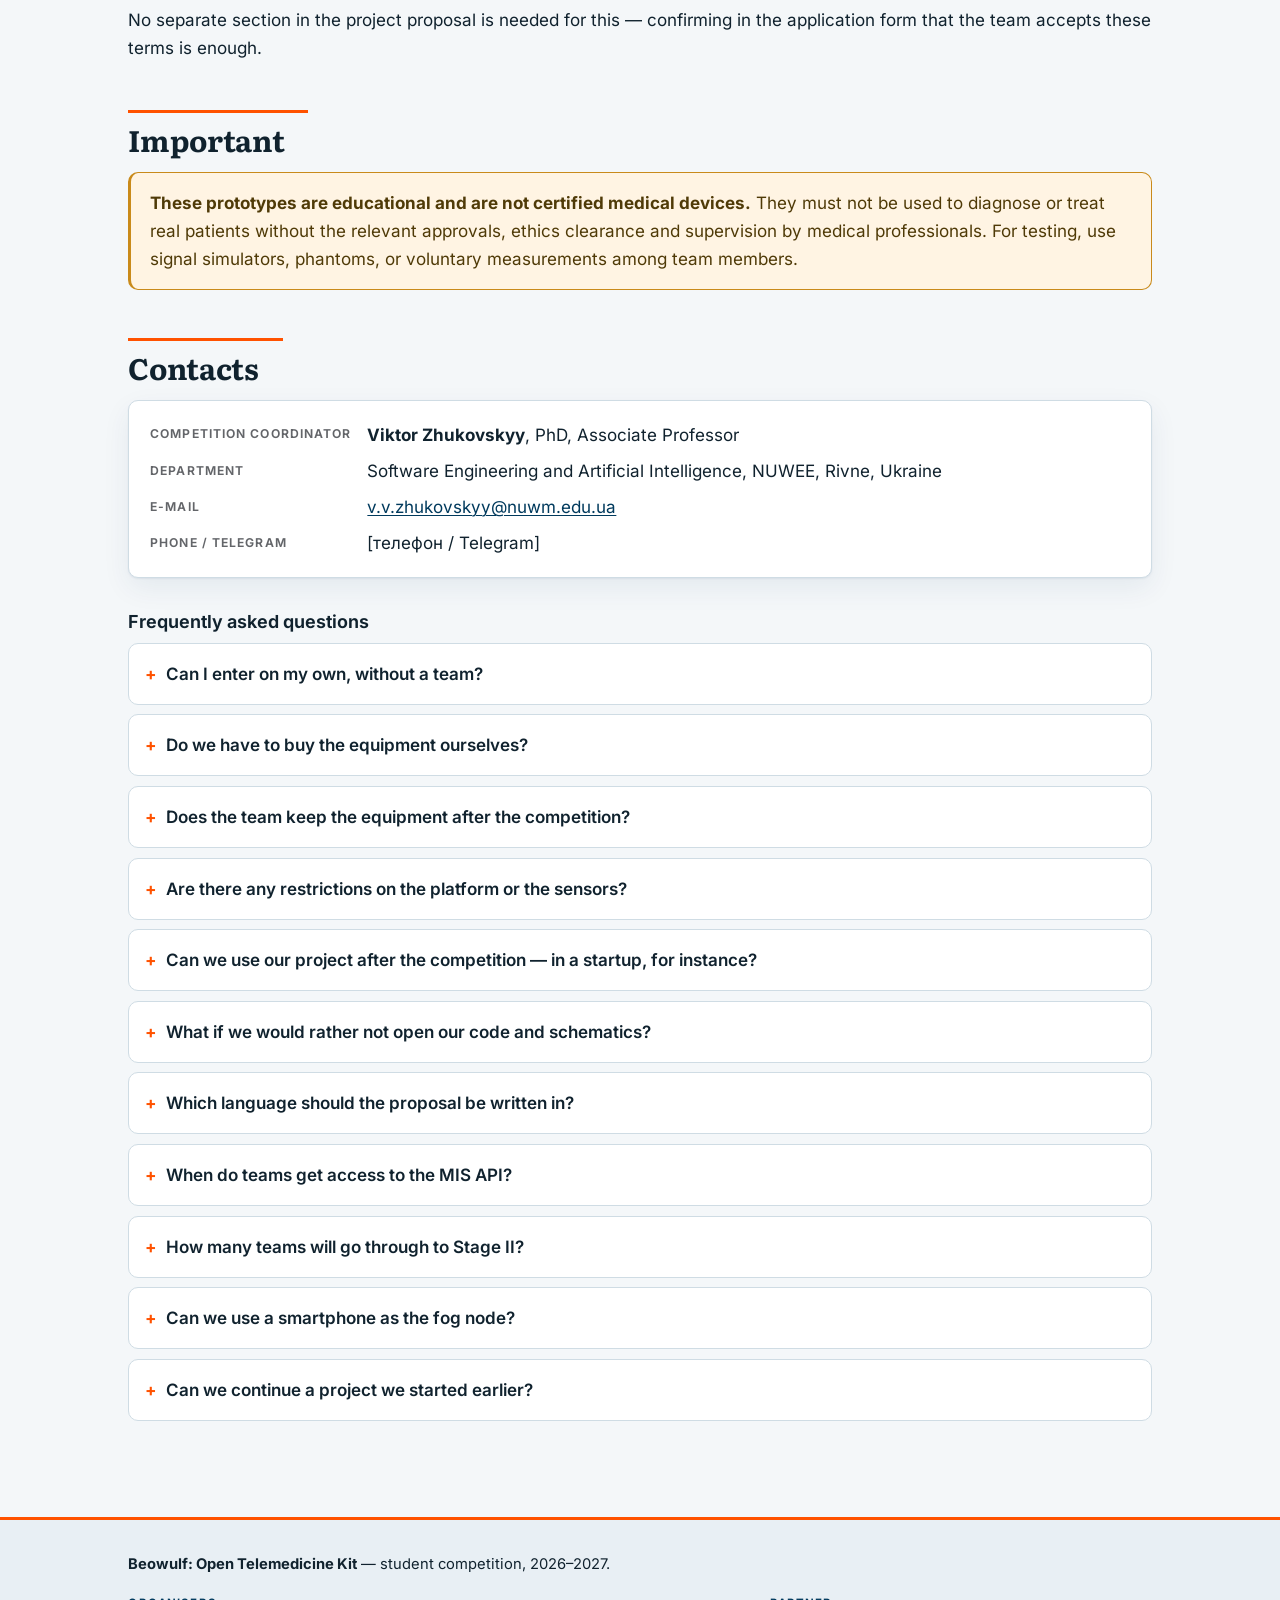
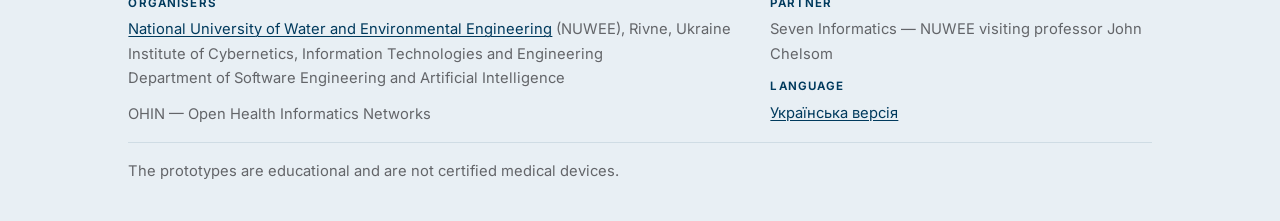
==== commit 0aaff6b4: "Make the licensing section easier to read Rewrite the opening of the licensing section in plainer wo" ====
--- a/en/index.html
+++ b/en/index.html
@@ -481,8 +481,8 @@
 
 <section id="license" aria-labelledby="license-h">
   <h2 id="license-h">Licensing and rights in the results</h2>
-  <p>Everything a team produces within the competition is published under open licences. The reason is simple: the next team should start from something that already works rather than from nothing, and the department should be free to carry these results forward, in teaching and in later competitions.</p>
-  <p><strong>Authorship stays with you.</strong> An open licence does not transfer your rights to us: you remain the authors, your names stay in the repository, and you may use your own work however you wish, including commercially.</p>
+  <p>You publish your code, schematics and documentation in an open repository — that way the next team starts from something that works, and the department can keep using what you built.</p>
+  <p><strong>The work stays yours.</strong> You are the authors, your names are in the repository, and you can do whatever you like with the project, including making money from it. An open licence only lets other people learn from your solution and build on it, with a credit to you.</p>
 
   <div class="table-scroll">
     <table>
@@ -521,12 +521,6 @@
     <li>Add a “Licences” paragraph to the <code>README</code>: what is covered by which licence.</li>
   </ol>
   <p>Ready-made template files are <a href="https://github.com/zhukovskyy/beowulf-2026" rel="noopener">in this site's repository</a> — copy them and fill in your own details.</p>
-
-  <div class="note">
-    <h3>Other people's code and other people's data</h3>
-    <p>Third-party libraries, SDKs and manufacturer examples stay under their own licences — check that they are compatible with those above, and do not add code to the repository that you have no right to license. If something cannot be opened (a device SDK under NDA, say), write that in the proposal and we will find a way round it.</p>
-    <p><strong>Do not put real patient measurements</strong> in a public repository: test data only, simulator signals, or the team members' own readings with their consent.</p>
-  </div>
 
   <p>No separate section in the project proposal is needed for this — confirming in the application form that the team accepts these terms is enough.</p>
 </section>
@@ -577,7 +571,7 @@
     </details>
     <details>
       <summary>What if we would rather not open our code and schematics?</summary>
-      <p>Then this competition is not for you: publishing the results under open licences is one of the conditions of entry. If one specific part cannot be opened because of someone else's rights (a device SDK under NDA, say), write that in the proposal and we will consider it separately.</p>
+      <p>An open repository is one of the conditions of entry, so there is no way round it. But open does not mean nobody's: you remain the authors and can go on using your work, commercially included. If one part cannot be opened because of someone else's rights — a device SDK under NDA, say — write that in the proposal and we will consider it separately.</p>
     </details>
     <details>
       <summary>Which language should the proposal be written in?</summary>
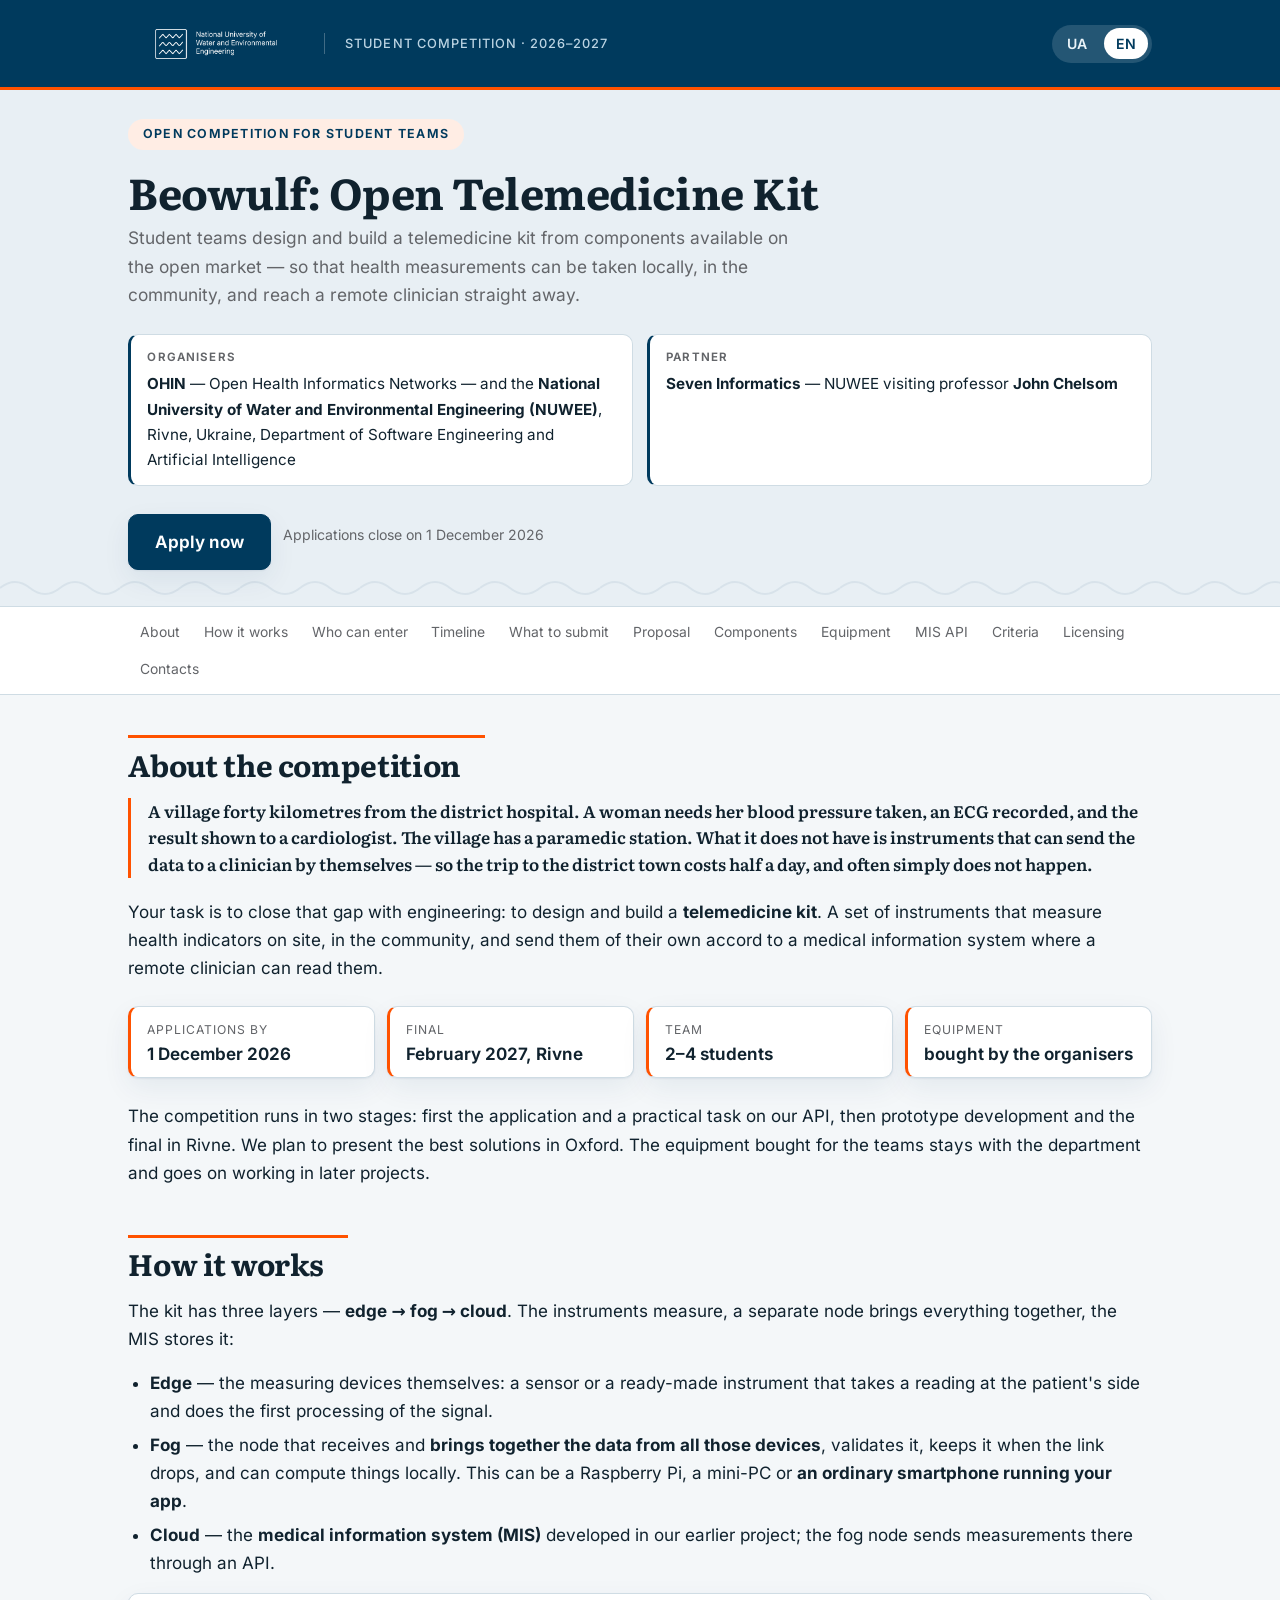
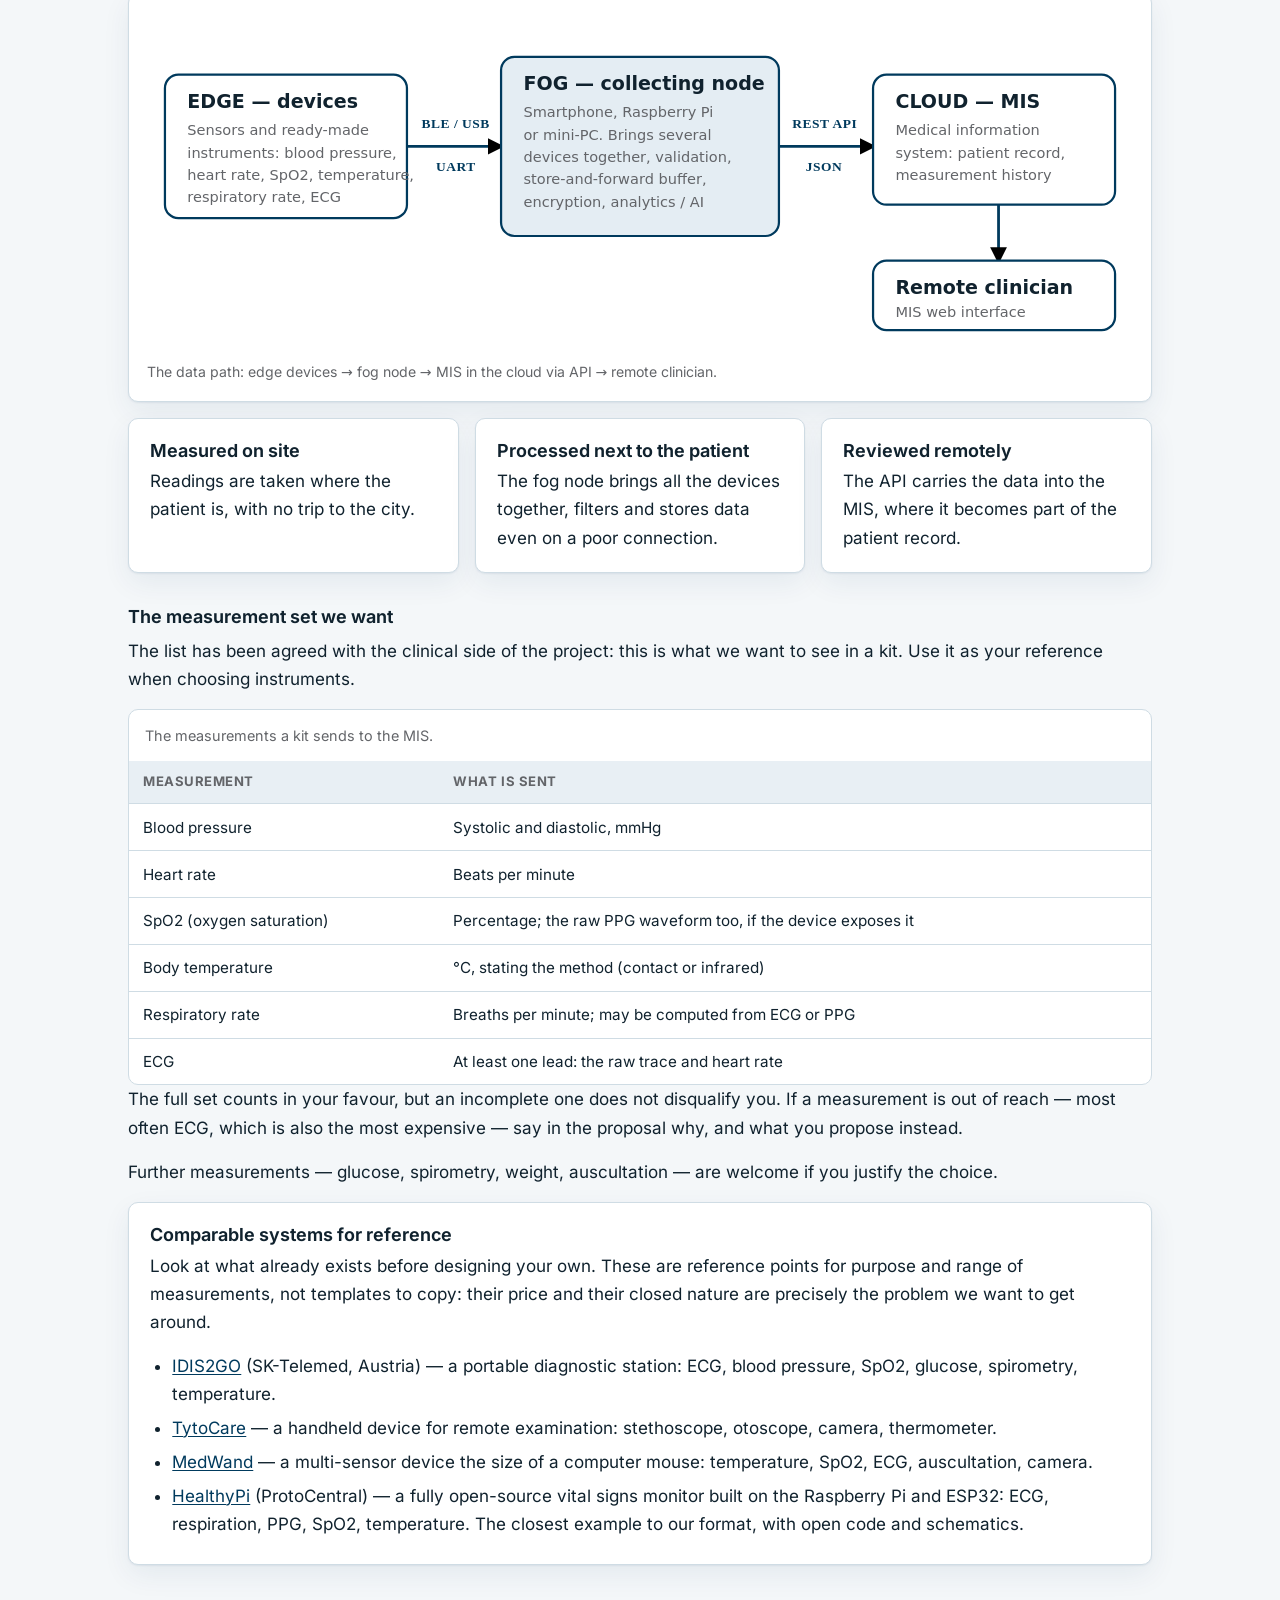
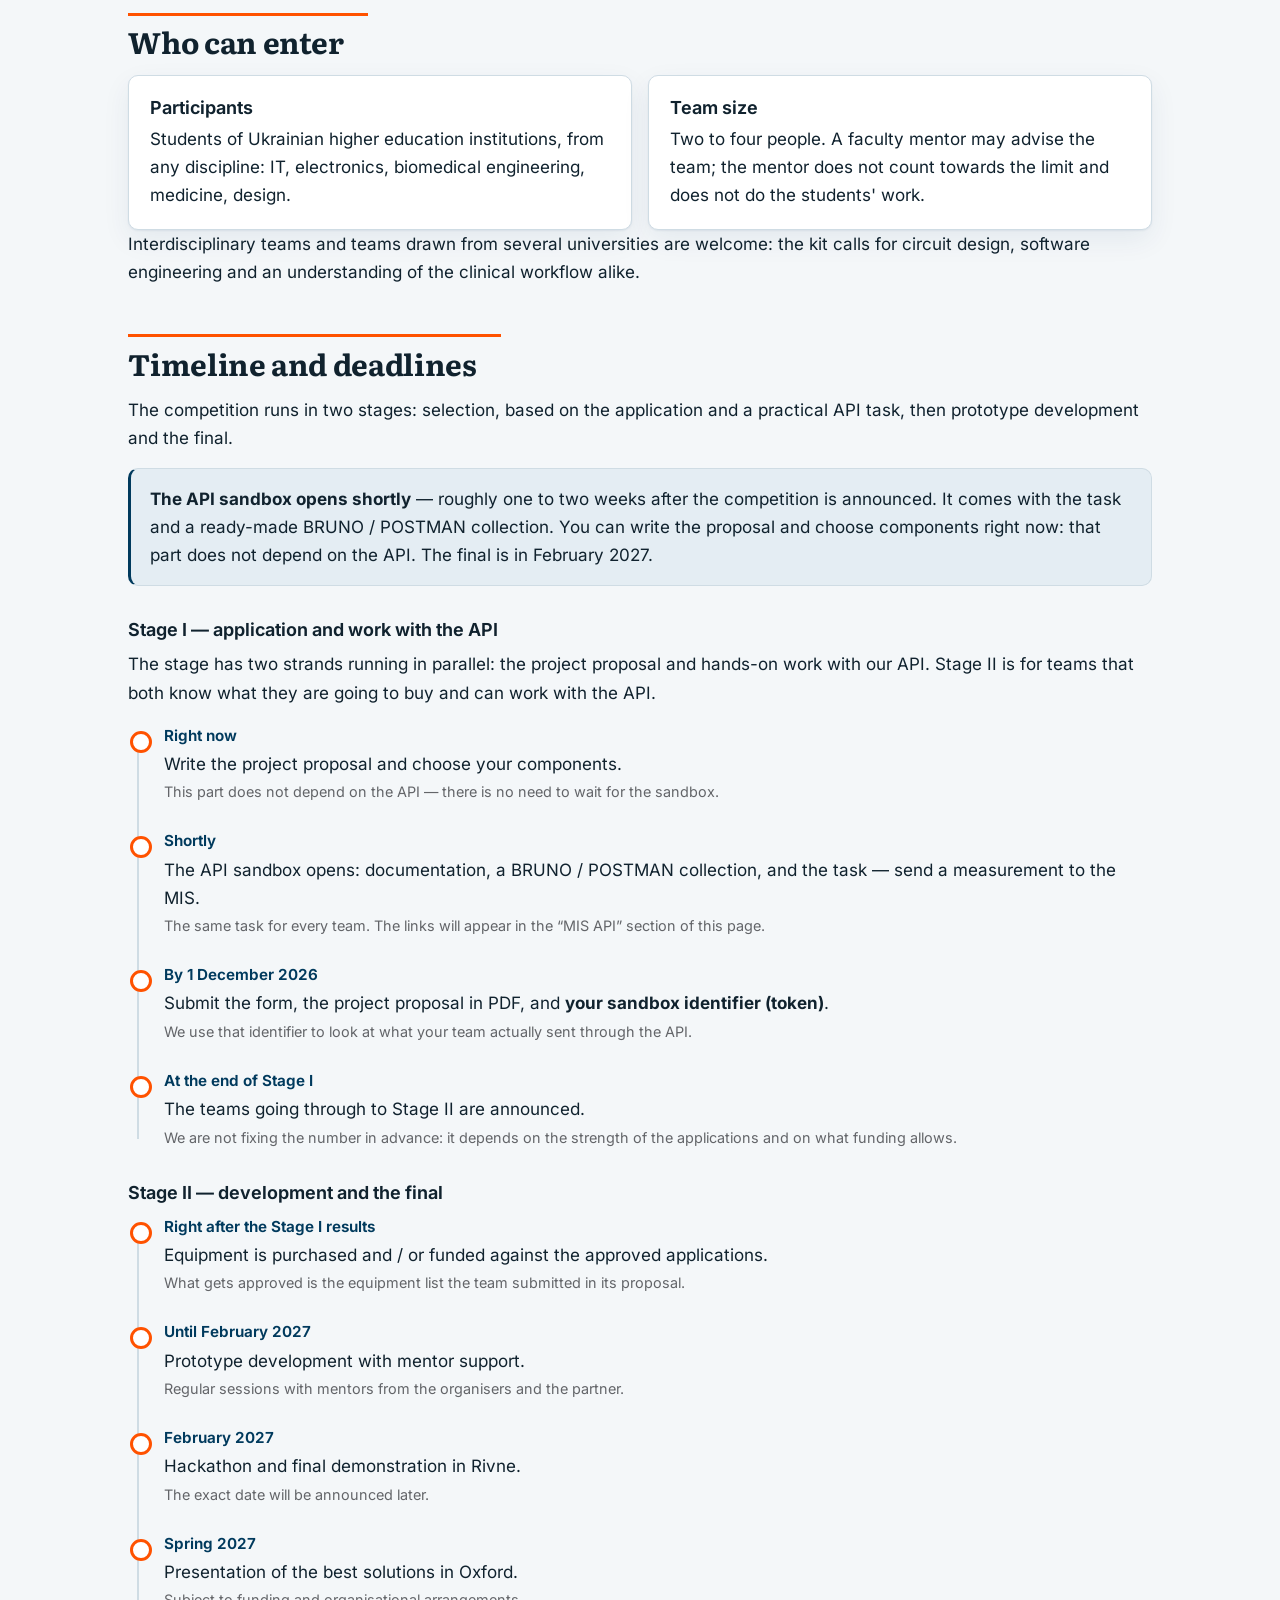
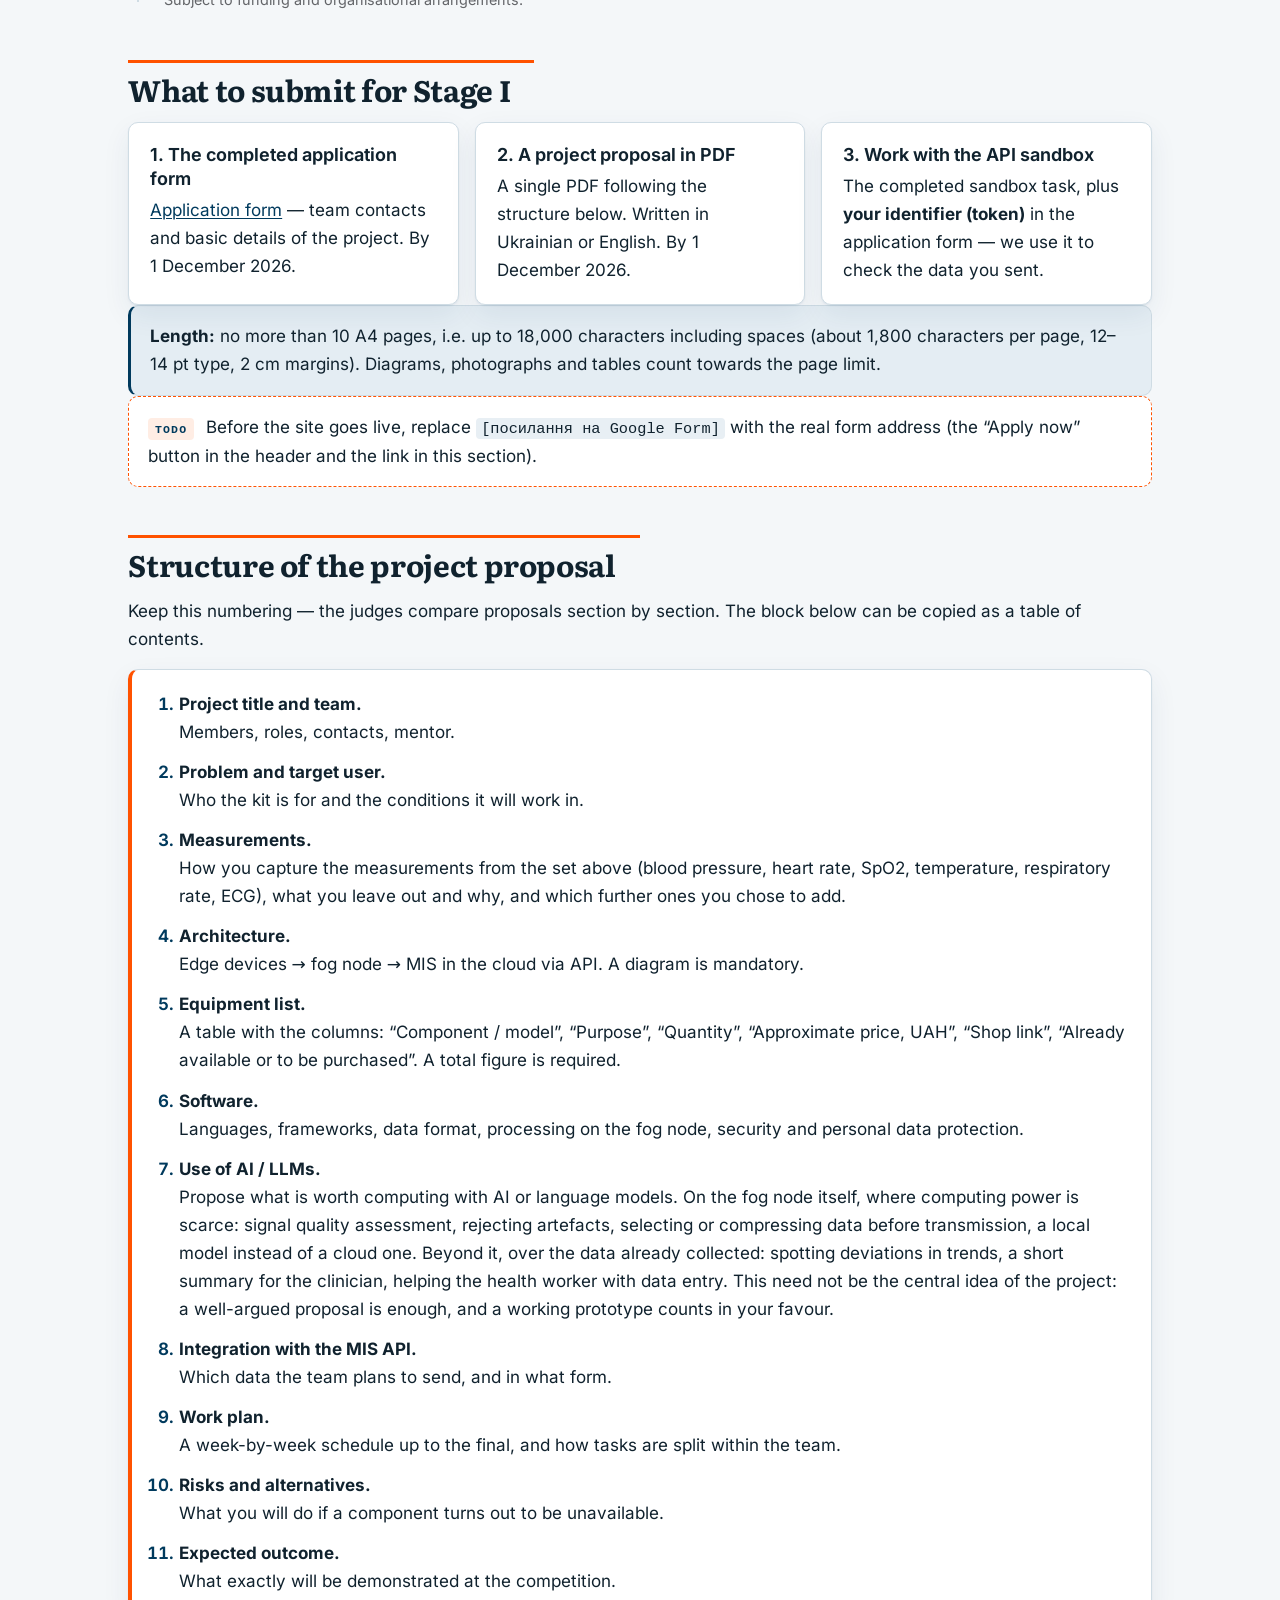
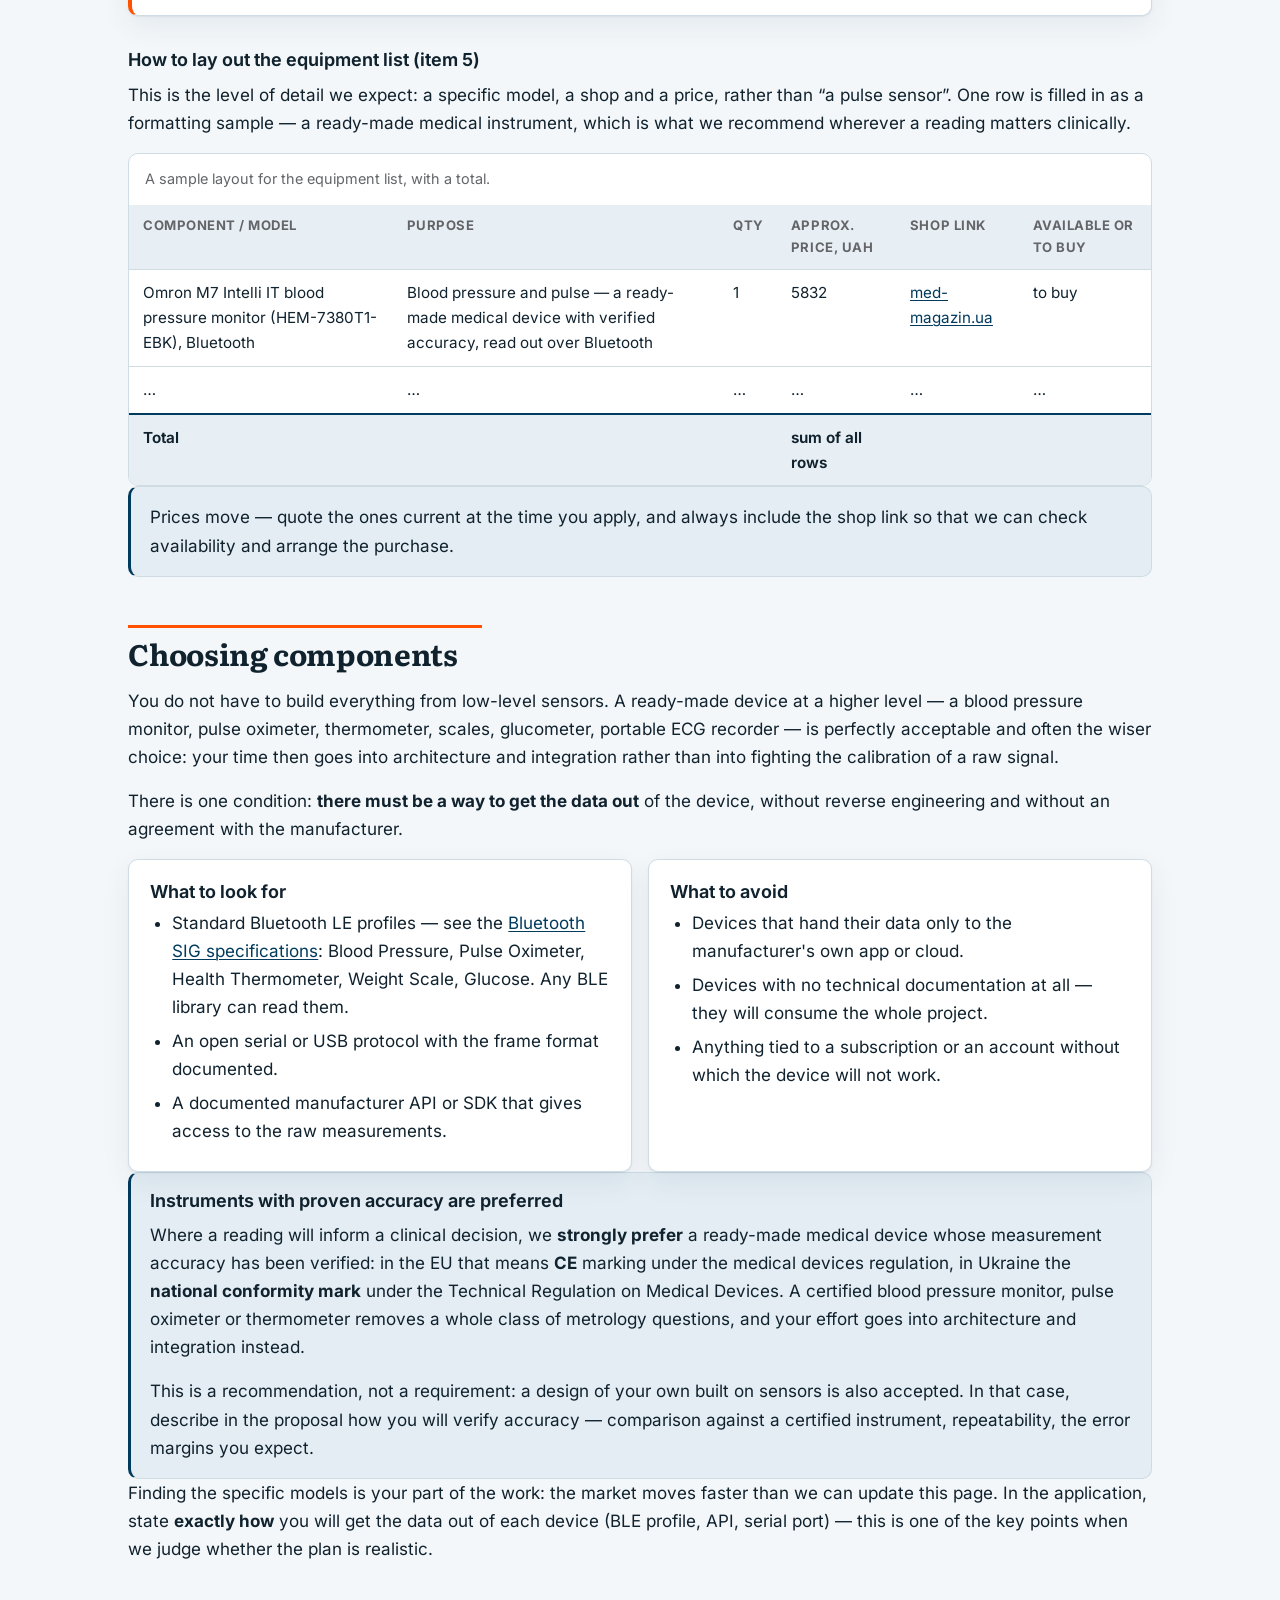
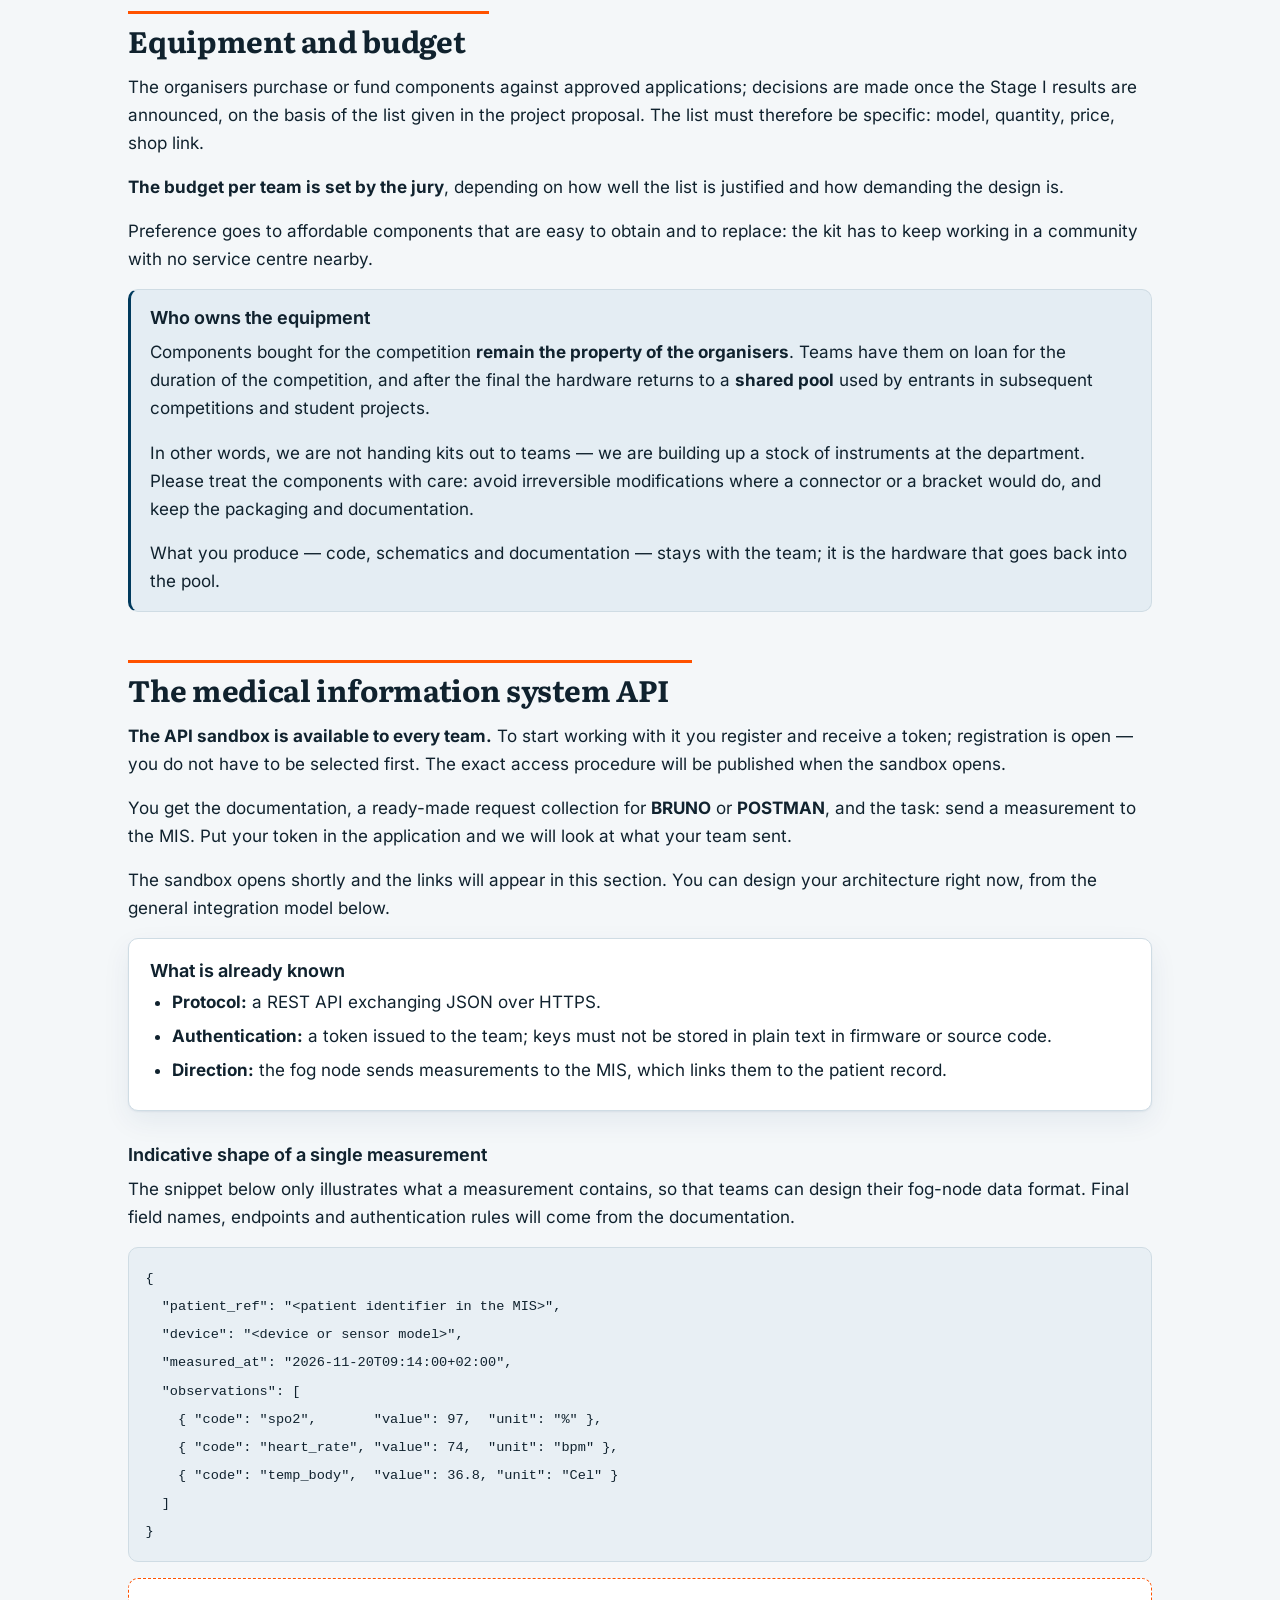
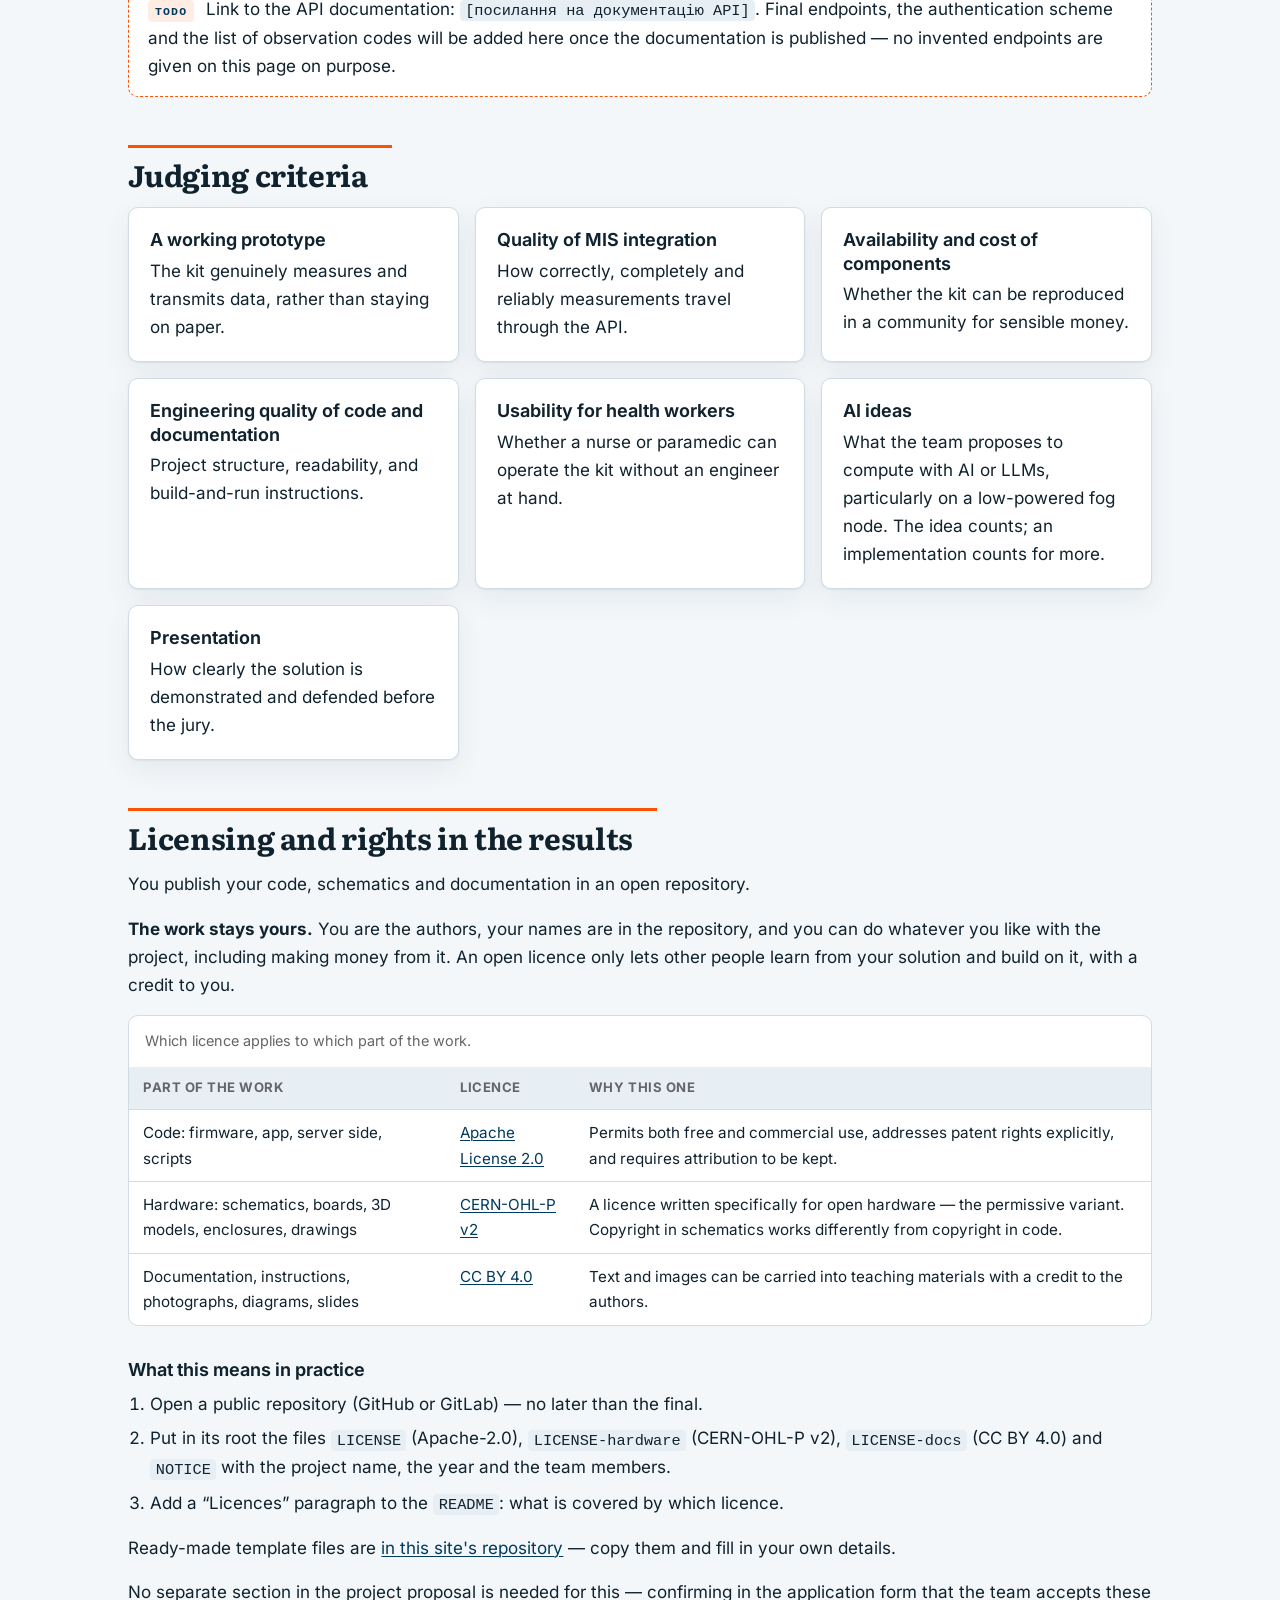
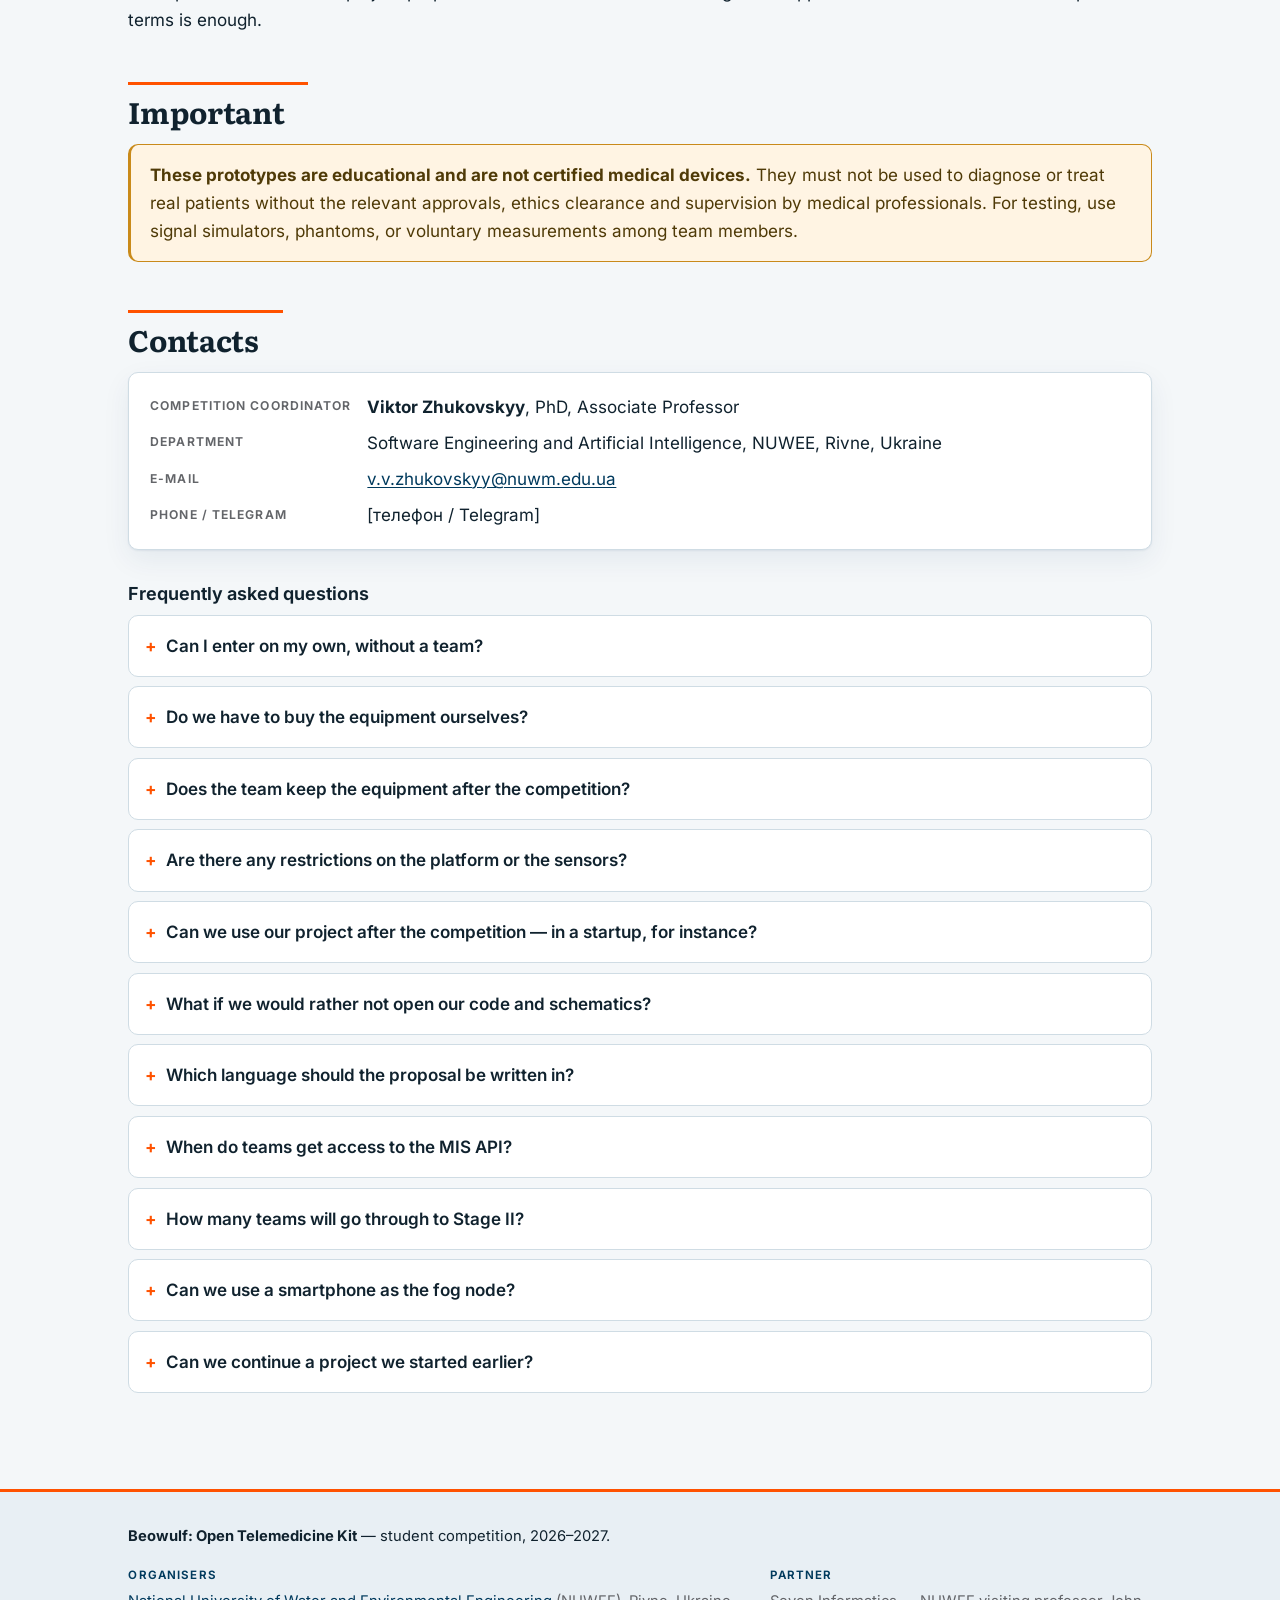
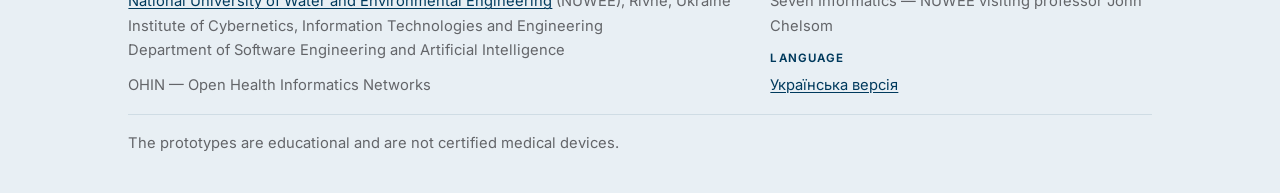
==== commit cb3dedb1: "Drop the next-team rationale from the licence section" ====
--- a/en/index.html
+++ b/en/index.html
@@ -481,7 +481,7 @@
 
 <section id="license" aria-labelledby="license-h">
   <h2 id="license-h">Licensing and rights in the results</h2>
-  <p>You publish your code, schematics and documentation in an open repository — that way the next team starts from something that works, and the department can keep using what you built.</p>
+  <p>You publish your code, schematics and documentation in an open repository.</p>
   <p><strong>The work stays yours.</strong> You are the authors, your names are in the repository, and you can do whatever you like with the project, including making money from it. An open licence only lets other people learn from your solution and build on it, with a credit to you.</p>
 
   <div class="table-scroll">
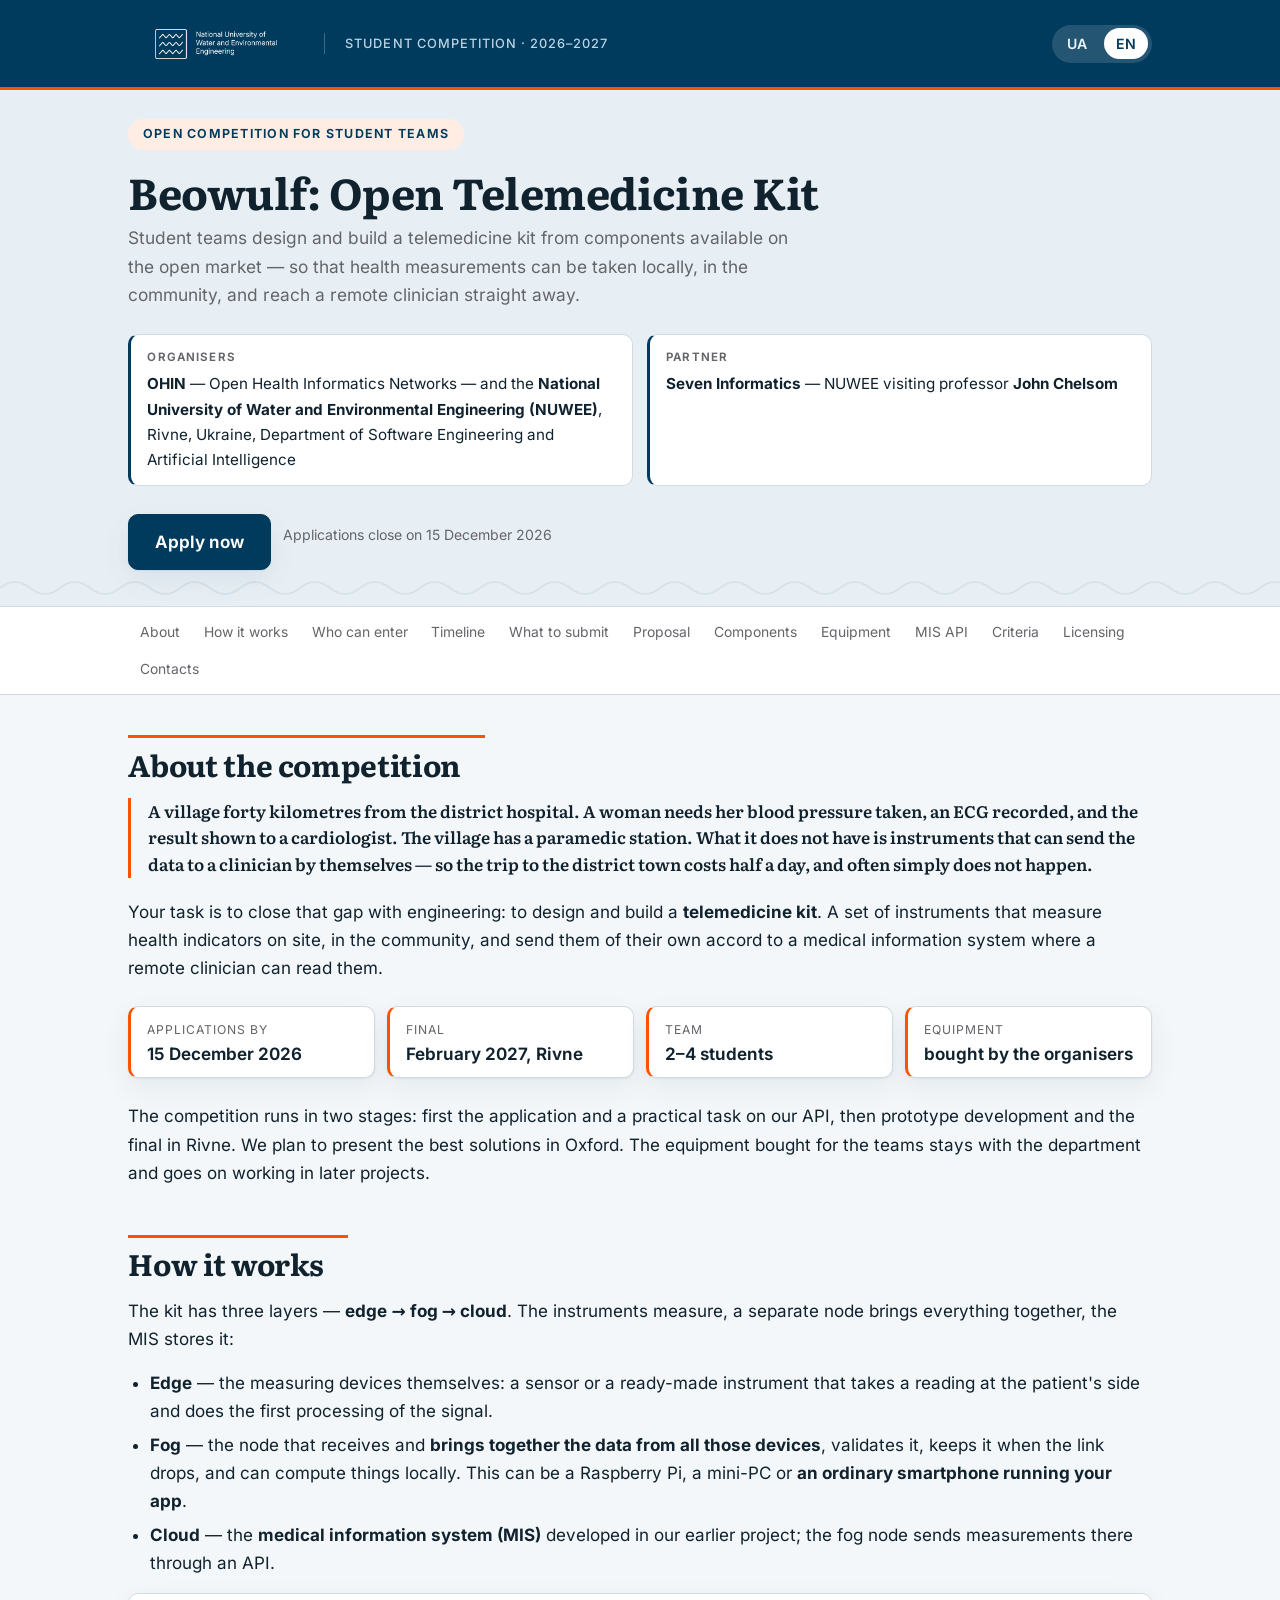
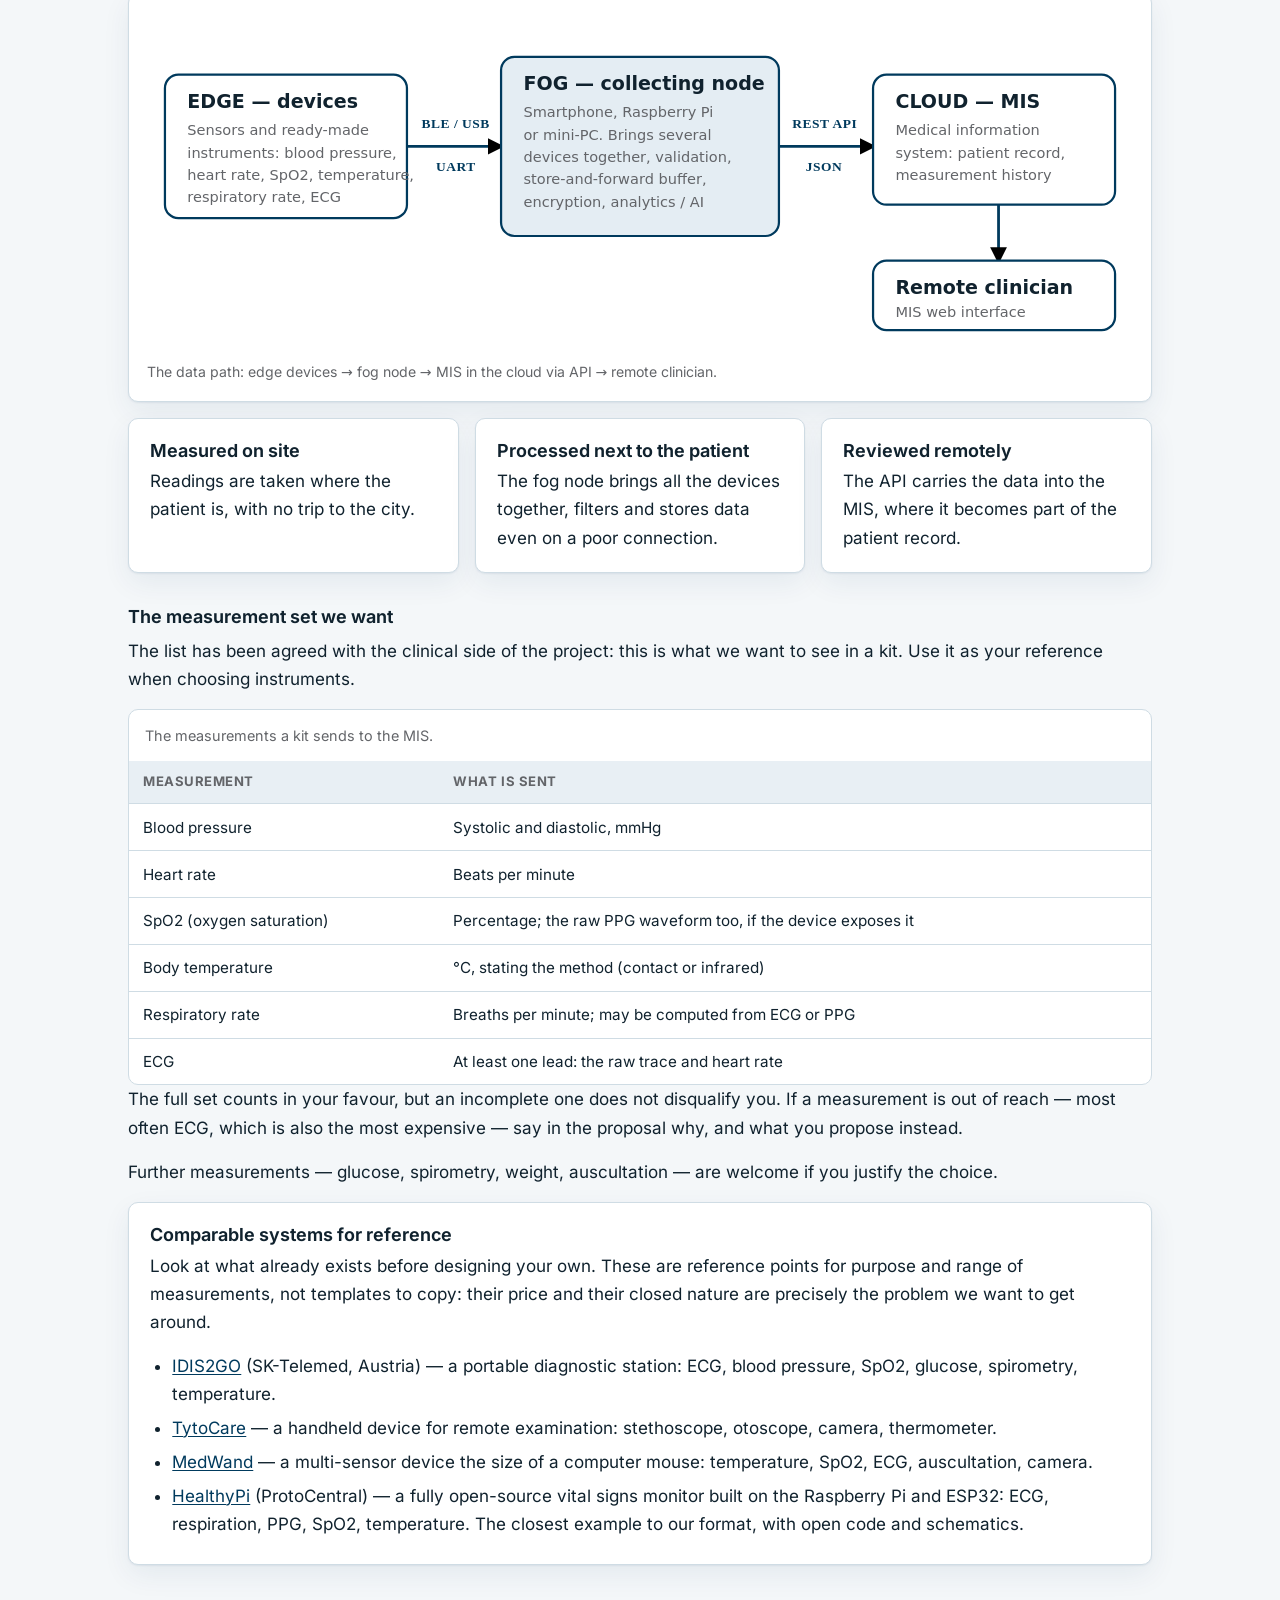
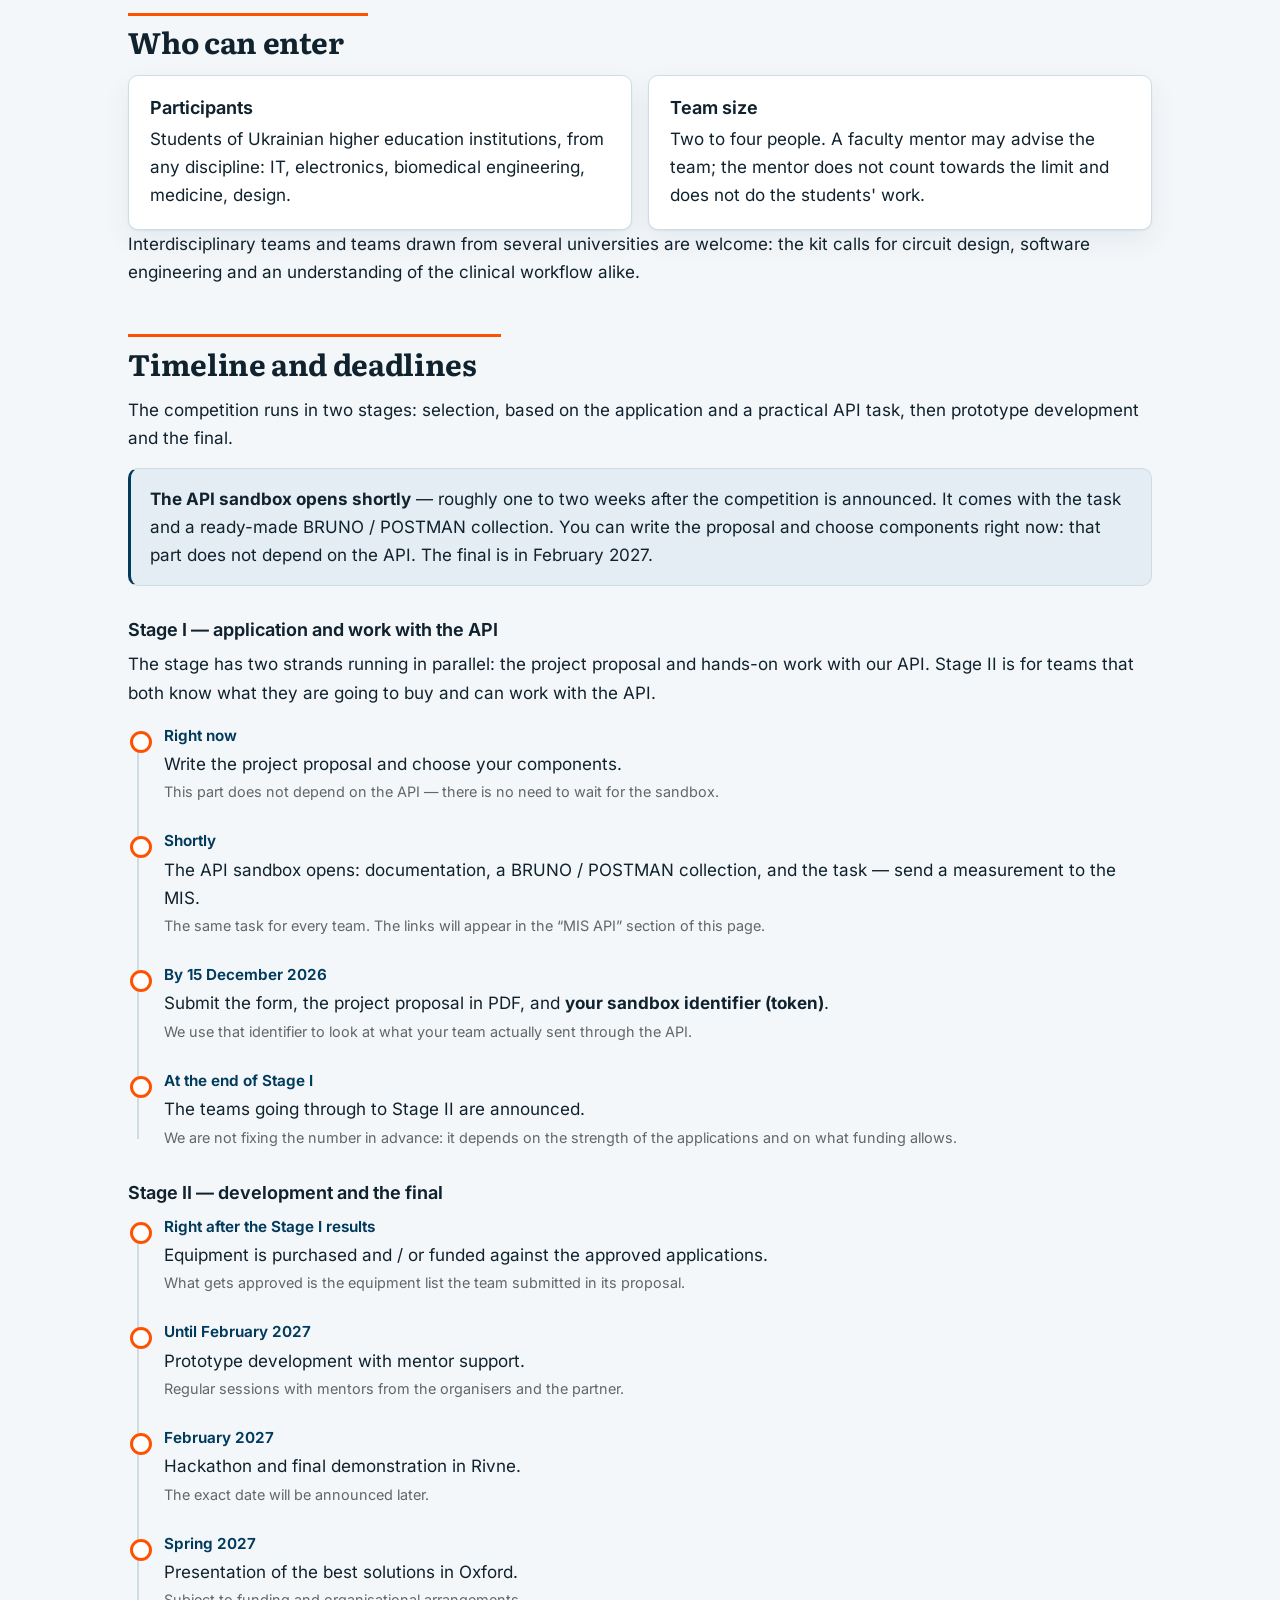
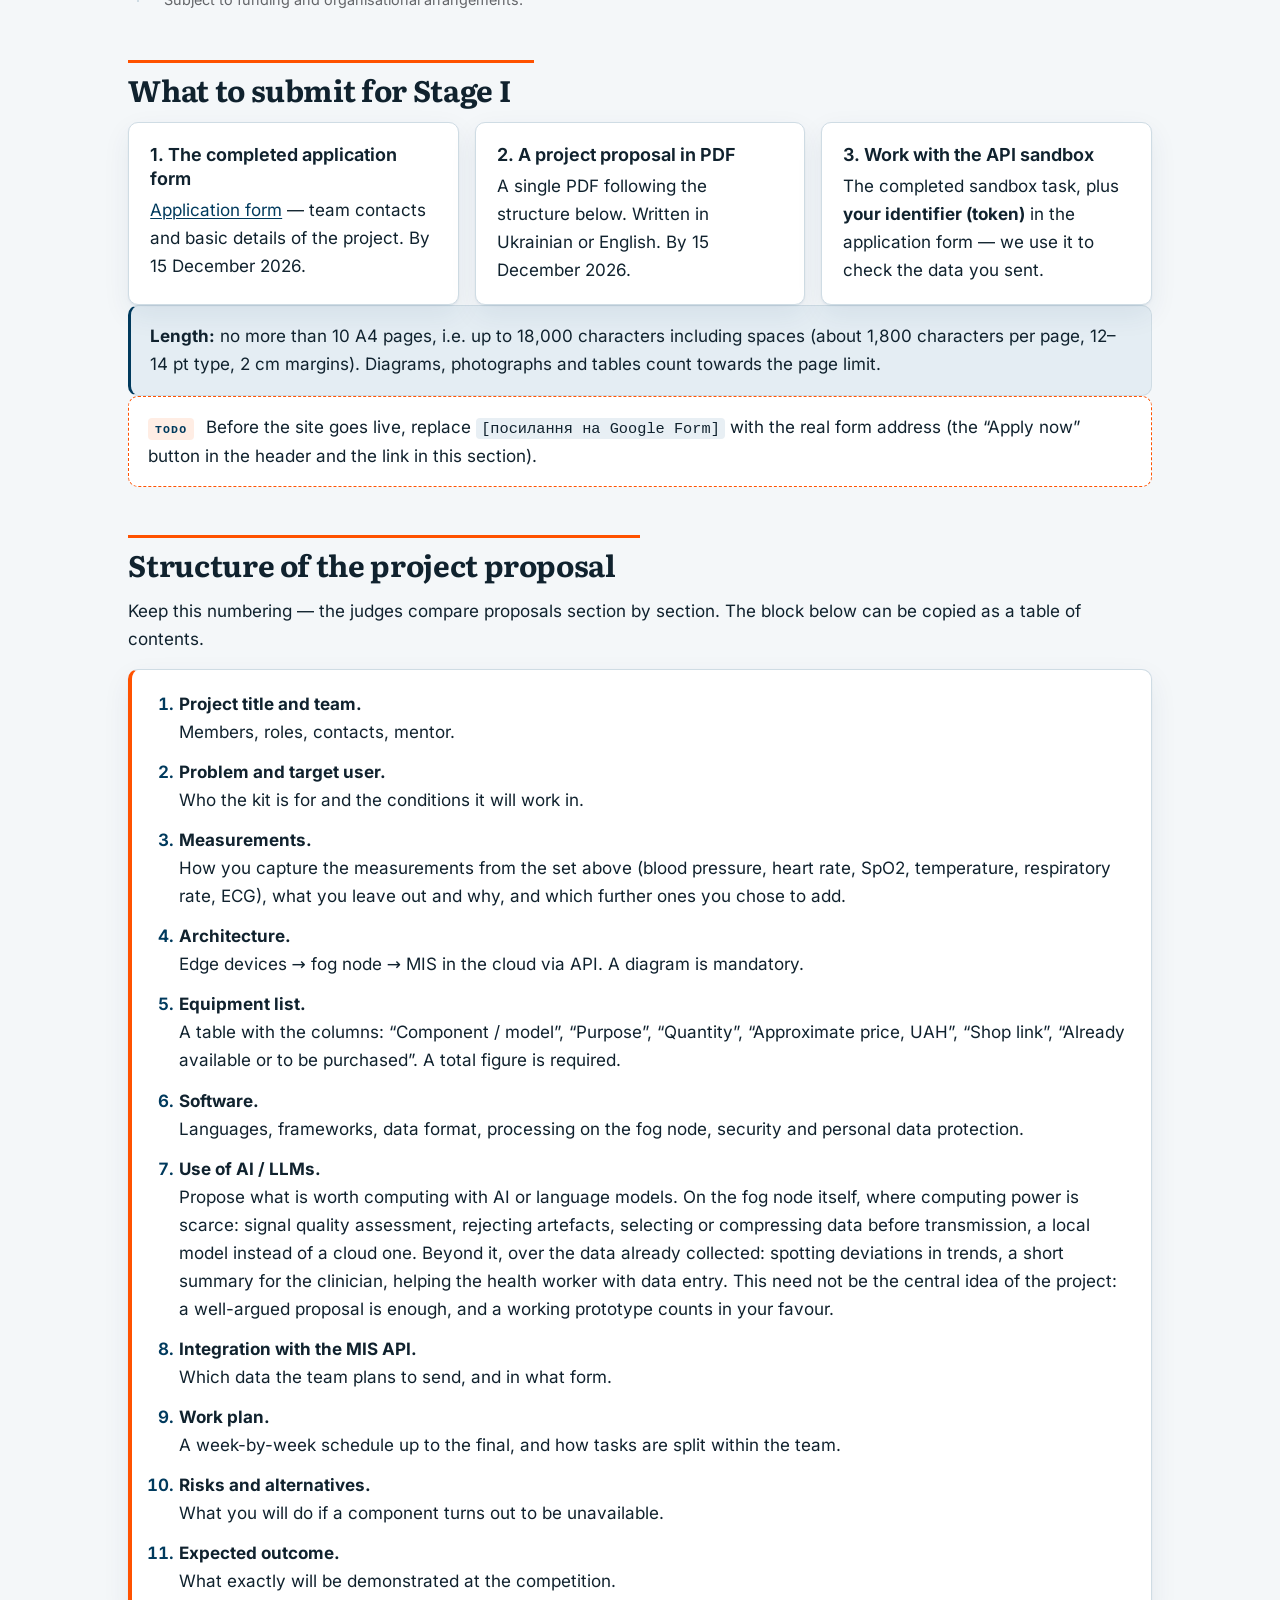
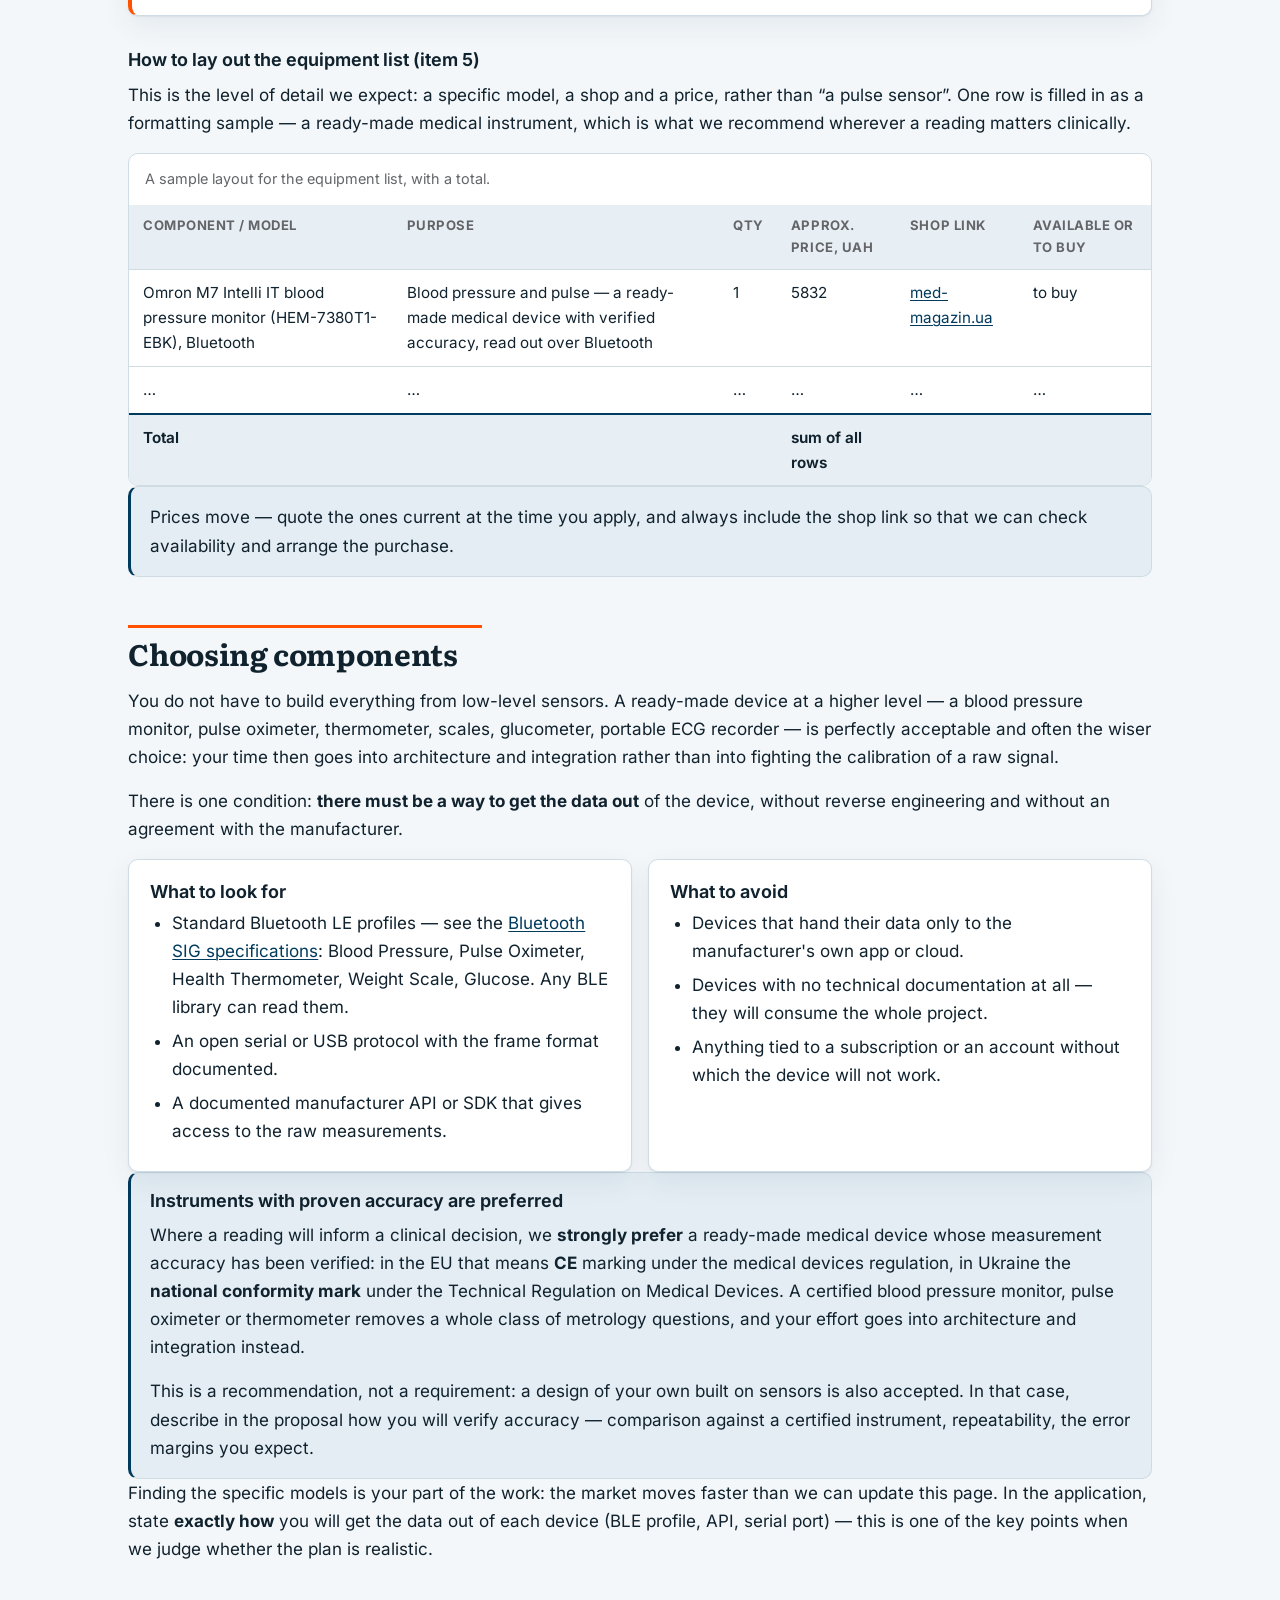
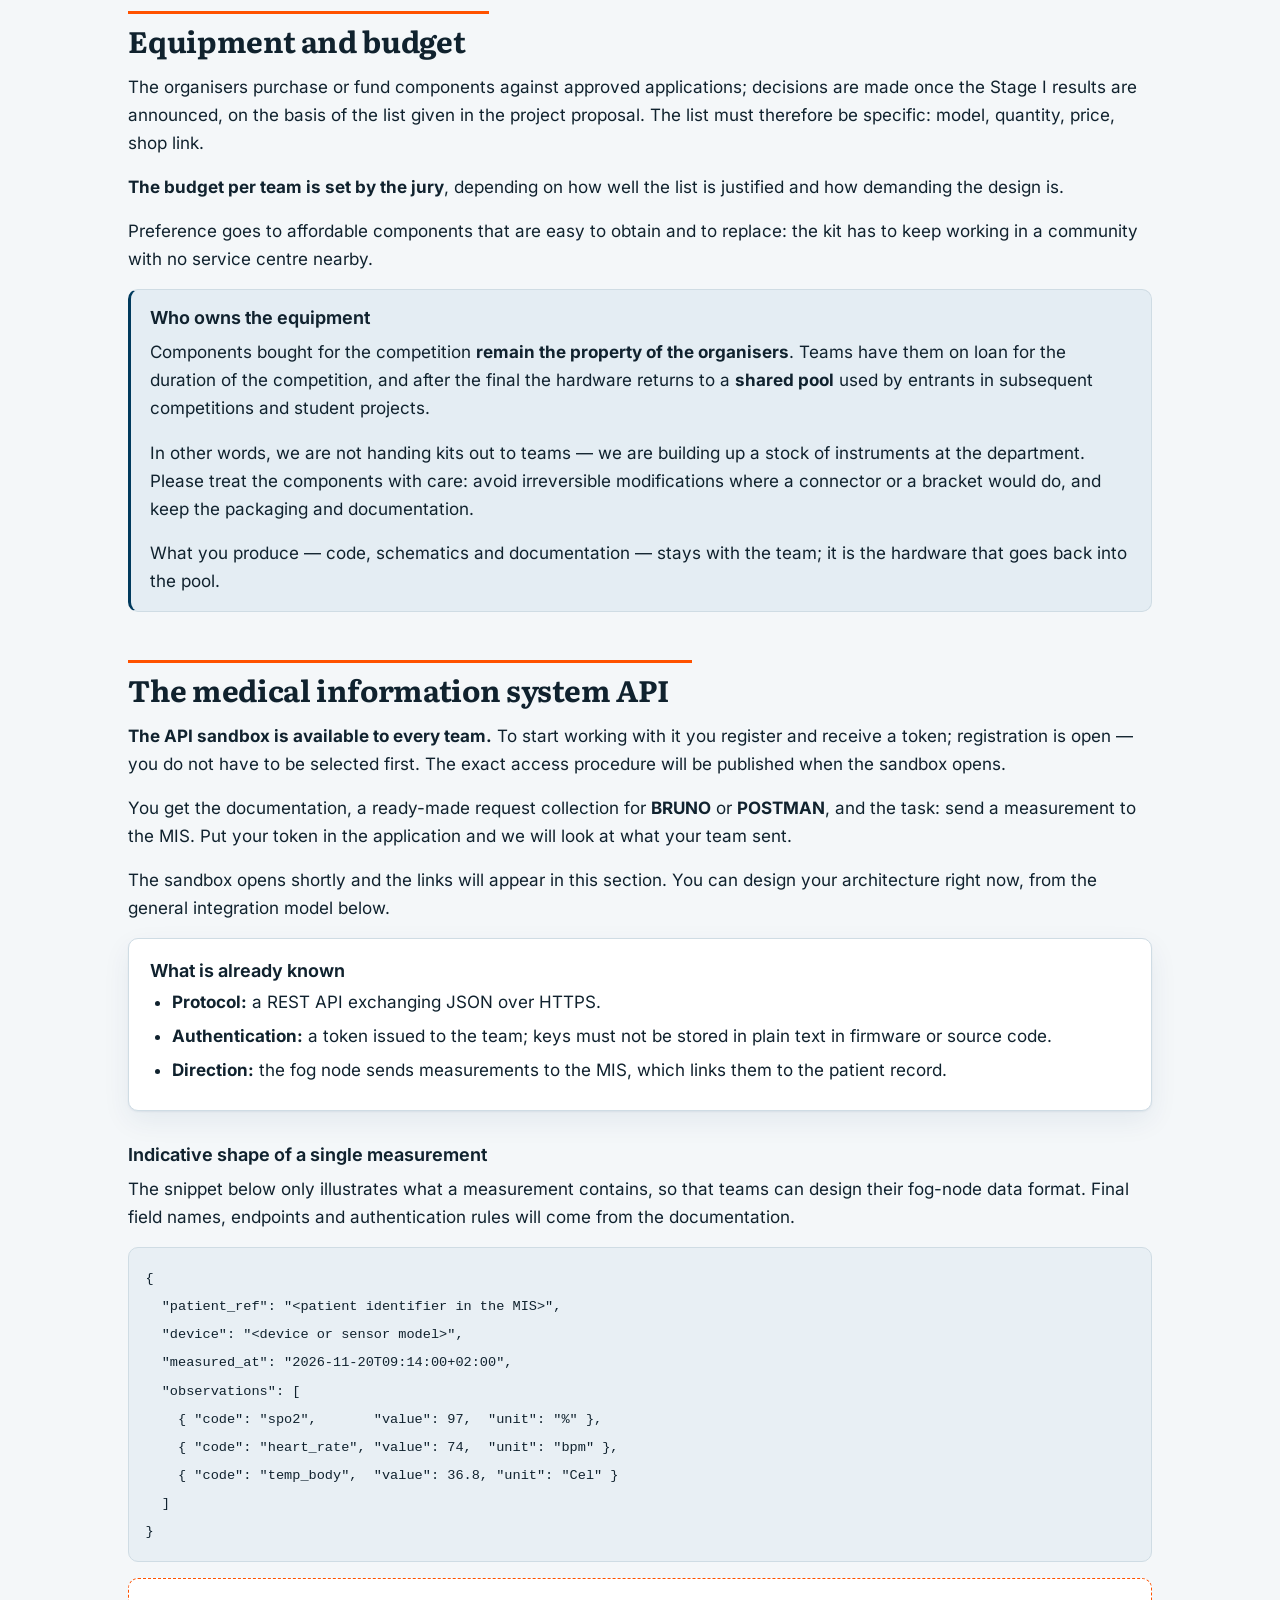
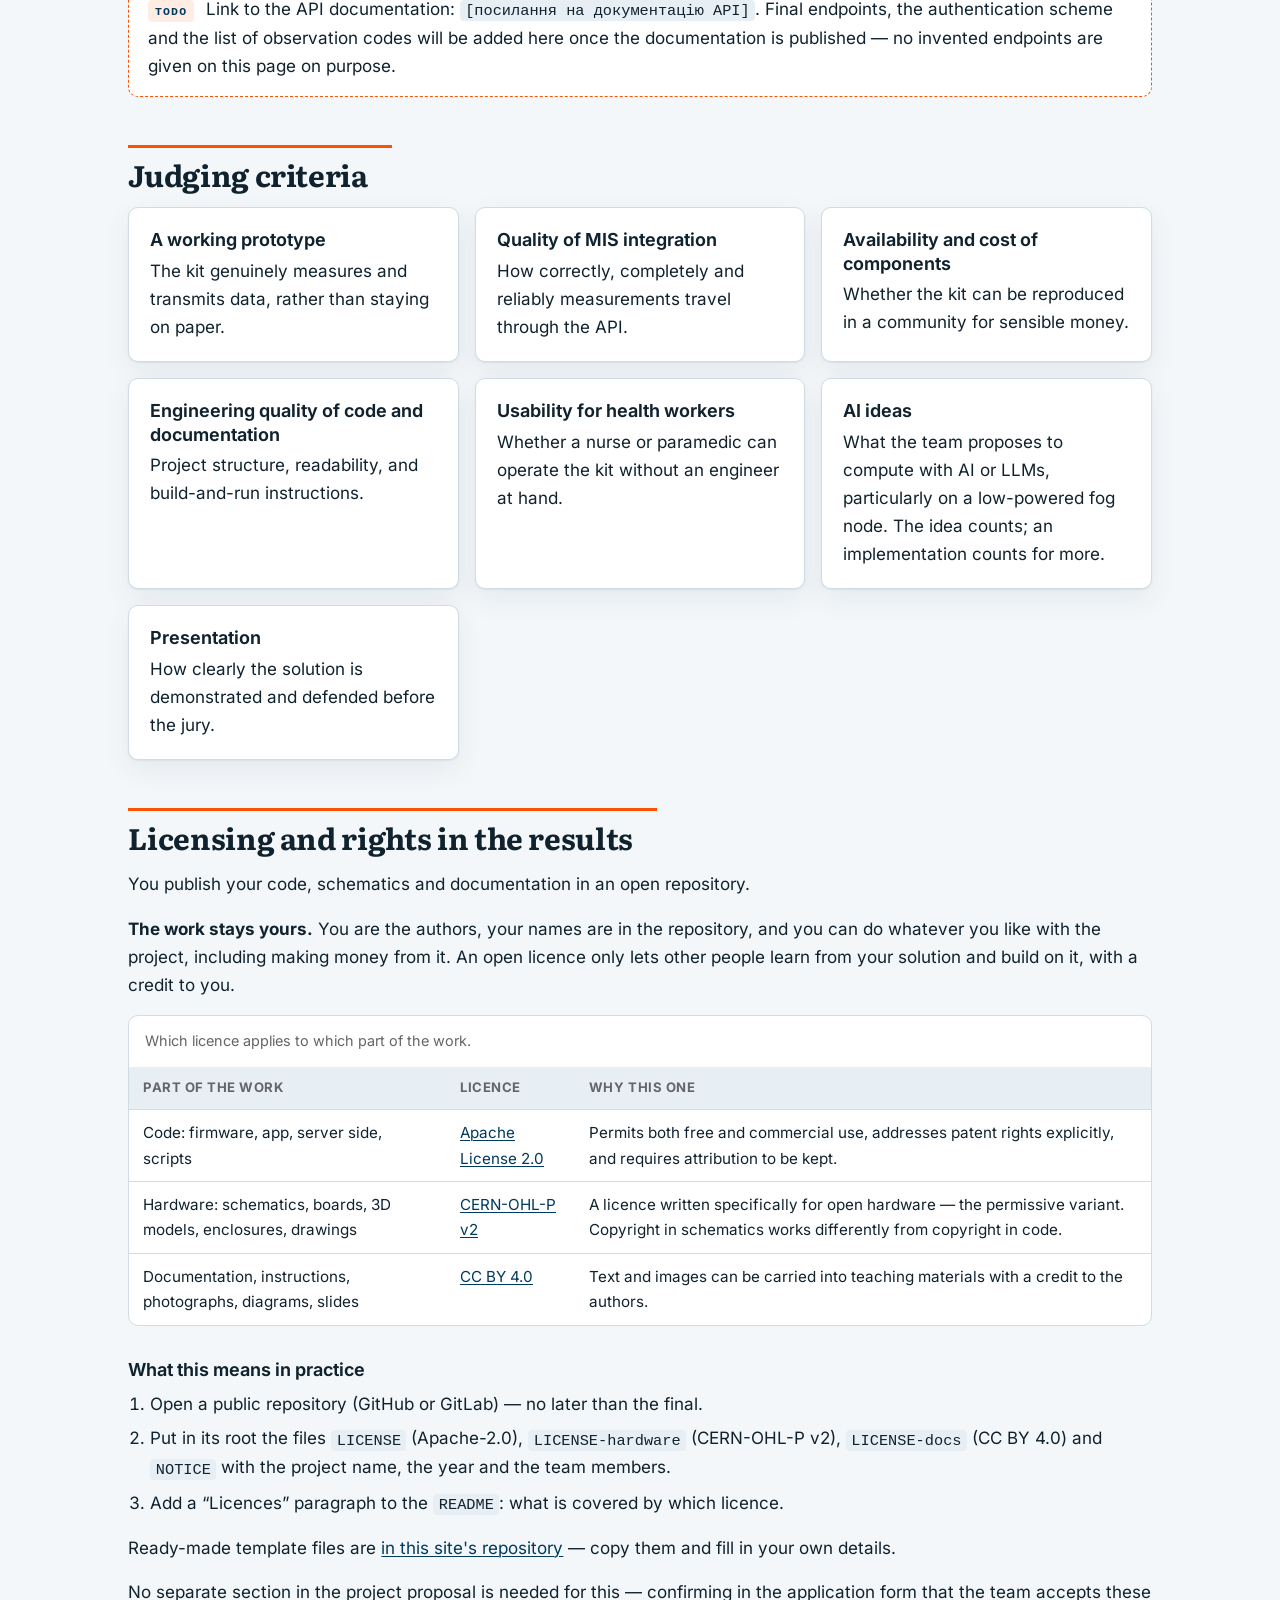
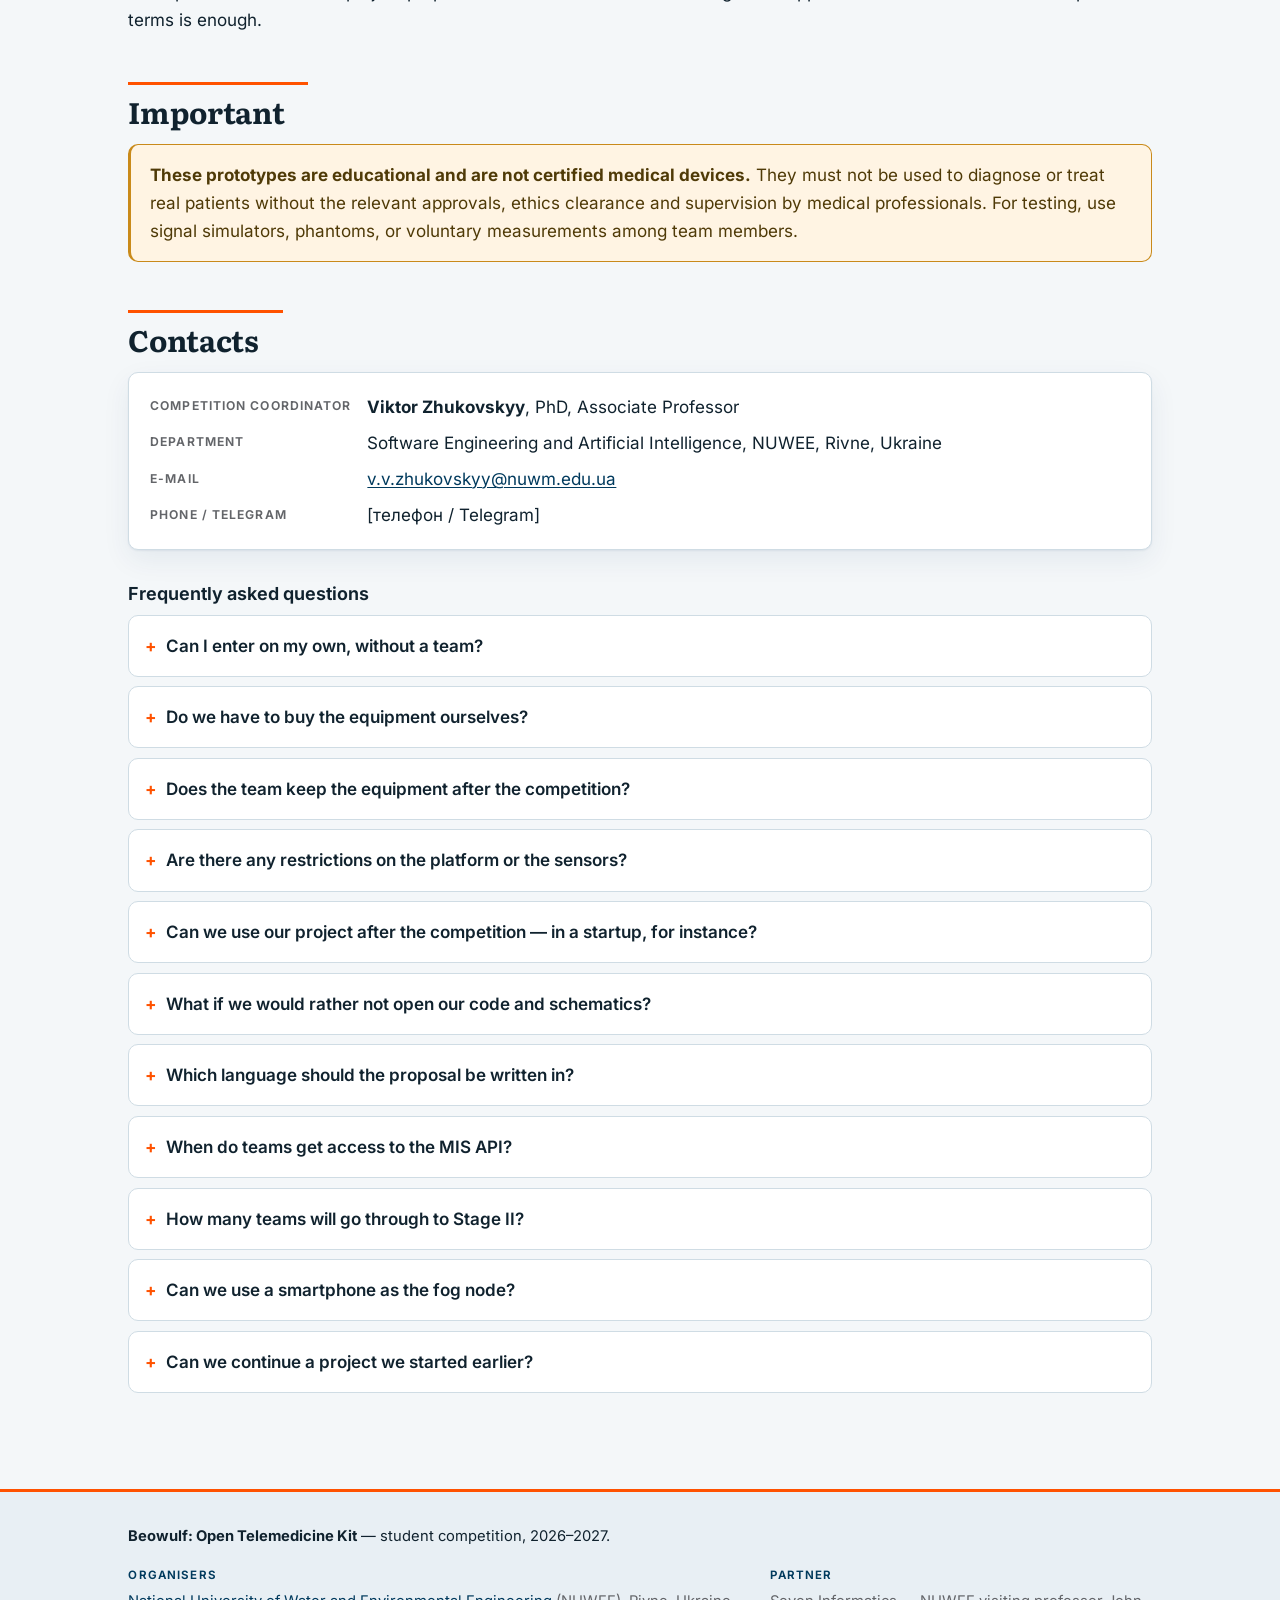
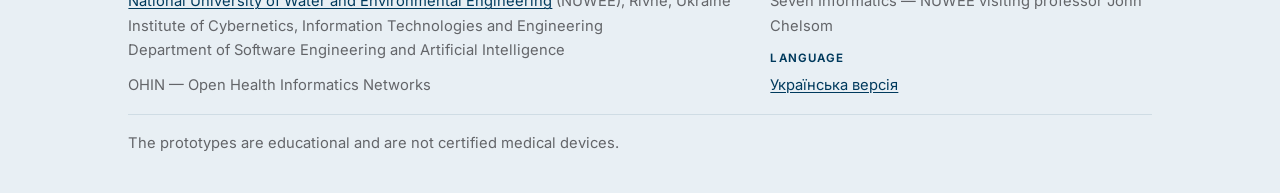
==== commit 5e72fea2: "Move the Stage I deadline to 15 December 2026" ====
--- a/en/index.html
+++ b/en/index.html
@@ -4,7 +4,7 @@
 <meta charset="utf-8">
 <meta name="viewport" content="width=device-width, initial-scale=1">
 <title>Beowulf: Open Telemedicine Kit — student competition</title>
-<meta name="description" content="Beowulf: Open Telemedicine Kit — a student competition organised by OHIN and the National University of Water and Environmental Engineering (NUWEE), Rivne, Ukraine. Applications close on 1 December 2026.">
+<meta name="description" content="Beowulf: Open Telemedicine Kit — a student competition organised by OHIN and the National University of Water and Environmental Engineering (NUWEE), Rivne, Ukraine. Applications close on 15 December 2026.">
 <link rel="canonical" href="https://zhukovskyy.github.io/beowulf-2026/en/">
 <link rel="alternate" hreflang="uk" href="https://zhukovskyy.github.io/beowulf-2026/">
 <link rel="alternate" hreflang="en" href="https://zhukovskyy.github.io/beowulf-2026/en/">
@@ -16,14 +16,14 @@
 <meta property="og:locale:alternate" content="uk_UA">
 <meta property="og:url" content="https://zhukovskyy.github.io/beowulf-2026/en/">
 <meta property="og:title" content="Beowulf: Open Telemedicine Kit — student competition">
-<meta property="og:description" content="Student teams build a telemedicine kit on an edge → fog → cloud architecture: measurements taken at the patient's side, brought together on a fog node and delivered through an API to a medical information system. Applications close 1 December 2026.">
+<meta property="og:description" content="Student teams build a telemedicine kit on an edge → fog → cloud architecture: measurements taken at the patient's side, brought together on a fog node and delivered through an API to a medical information system. Applications close 15 December 2026.">
 <meta property="og:image" content="https://zhukovskyy.github.io/beowulf-2026/assets/img/og-image.png">
 <meta property="og:image:width" content="1200">
 <meta property="og:image:height" content="630">
 <meta property="og:image:alt" content="Beowulf: Open Telemedicine Kit — student competition, OHIN and NUWEE">
 <meta name="twitter:card" content="summary_large_image">
 <meta name="twitter:title" content="Beowulf: Open Telemedicine Kit — student competition">
-<meta name="twitter:description" content="A telemedicine kit on an edge → fog → cloud architecture for communities short of doctors. Applications close 1 December 2026.">
+<meta name="twitter:description" content="A telemedicine kit on an edge → fog → cloud architecture for communities short of doctors. Applications close 15 December 2026.">
 <meta name="twitter:image" content="https://zhukovskyy.github.io/beowulf-2026/assets/img/og-image.png">
 <meta name="theme-color" content="#003A5D">
 
@@ -70,7 +70,7 @@
 
     <div class="btn-row">
       <a class="btn" href="[посилання на Google Form]">Apply now</a>
-      <p class="btn-note">Applications close on 1 December 2026</p>
+      <p class="btn-note">Applications close on 15 December 2026</p>
     </div>
   </div>
 </header>
@@ -105,7 +105,7 @@
   <p>Your task is to close that gap with engineering: to design and build a <strong>telemedicine kit</strong>. A set of instruments that measure health indicators on site, in the community, and send them of their own accord to a medical information system where a remote clinician can read them.</p>
 
   <ul class="stats">
-    <li><span class="label">Applications by</span><span class="value">1 December 2026</span></li>
+    <li><span class="label">Applications by</span><span class="value">15 December 2026</span></li>
     <li><span class="label">Final</span><span class="value">February 2027, Rivne</span></li>
     <li><span class="label">Team</span><span class="value">2–4 students</span></li>
     <li><span class="label">Equipment</span><span class="value">bought by the organisers</span></li>
@@ -237,7 +237,7 @@
       <p class="meta">The same task for every team. The links will appear in the “MIS API” section of this page.</p>
     </li>
     <li>
-      <span class="when">By 1 December 2026</span>
+      <span class="when">By 15 December 2026</span>
       <p>Submit the form, the project proposal in PDF, and <strong>your sandbox identifier (token)</strong>.</p>
       <p class="meta">We use that identifier to look at what your team actually sent through the API.</p>
     </li>
@@ -278,11 +278,11 @@
   <div class="grid cols-3">
     <div class="card">
       <h3>1. The completed application form</h3>
-      <p><a href="[посилання на Google Form]">Application form</a> — team contacts and basic details of the project. By 1 December 2026.</p>
+      <p><a href="[посилання на Google Form]">Application form</a> — team contacts and basic details of the project. By 15 December 2026.</p>
     </div>
     <div class="card">
       <h3>2. A project proposal in PDF</h3>
-      <p>A single PDF following the structure below. Written in Ukrainian or English. By 1 December 2026.</p>
+      <p>A single PDF following the structure below. Written in Ukrainian or English. By 15 December 2026.</p>
     </div>
     <div class="card">
       <h3>3. Work with the API sandbox</h3>
@@ -579,7 +579,7 @@
     </details>
     <details>
       <summary>When do teams get access to the MIS API?</summary>
-      <p>The sandbox goes live shortly — roughly one to two weeks after the competition is announced. Any team can get in: you register, receive a token, and then get the documentation, a BRUNO or POSTMAN request collection, and the task. Your token must be included in the application by 1 December 2026: we use it to confirm that your team really did work with the API.</p>
+      <p>The sandbox goes live shortly — roughly one to two weeks after the competition is announced. Any team can get in: you register, receive a token, and then get the documentation, a BRUNO or POSTMAN request collection, and the task. Your token must be included in the application by 15 December 2026: we use it to confirm that your team really did work with the API.</p>
     </details>
     <details>
       <summary>How many teams will go through to Stage II?</summary>
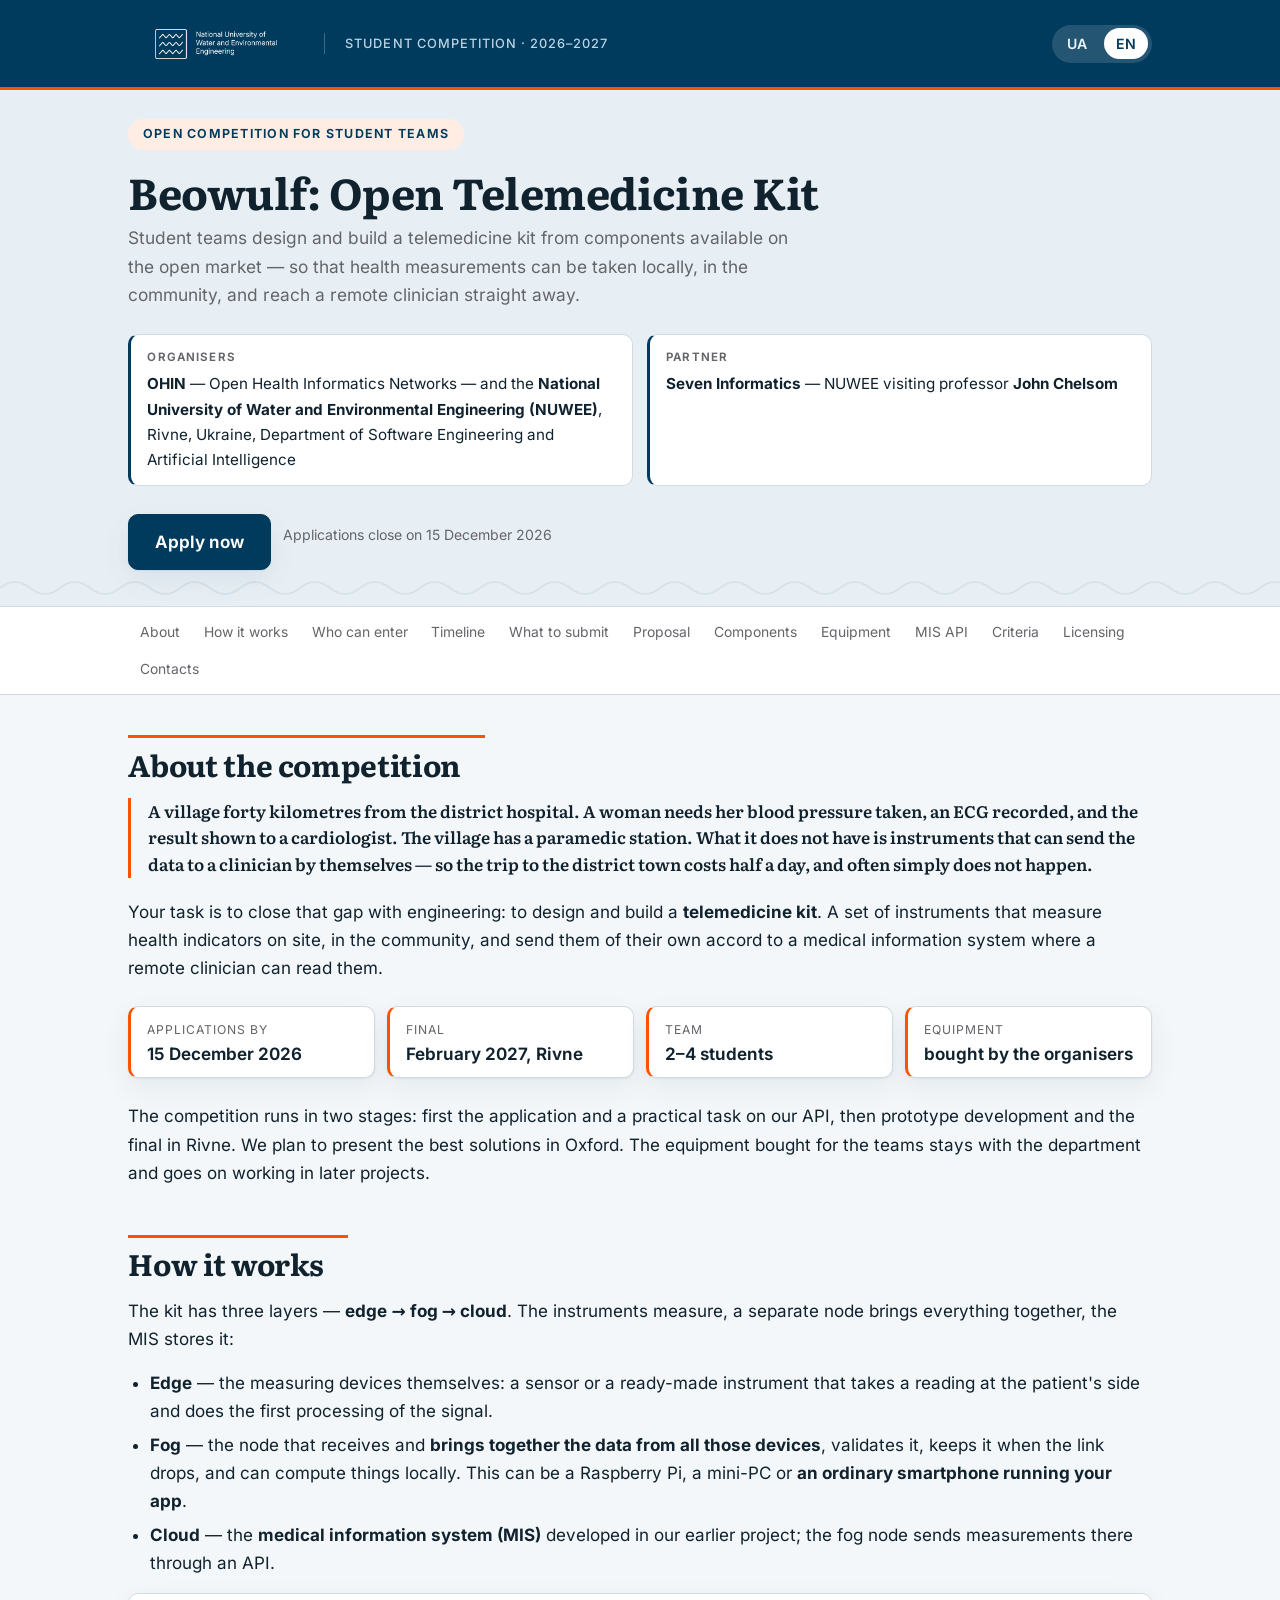
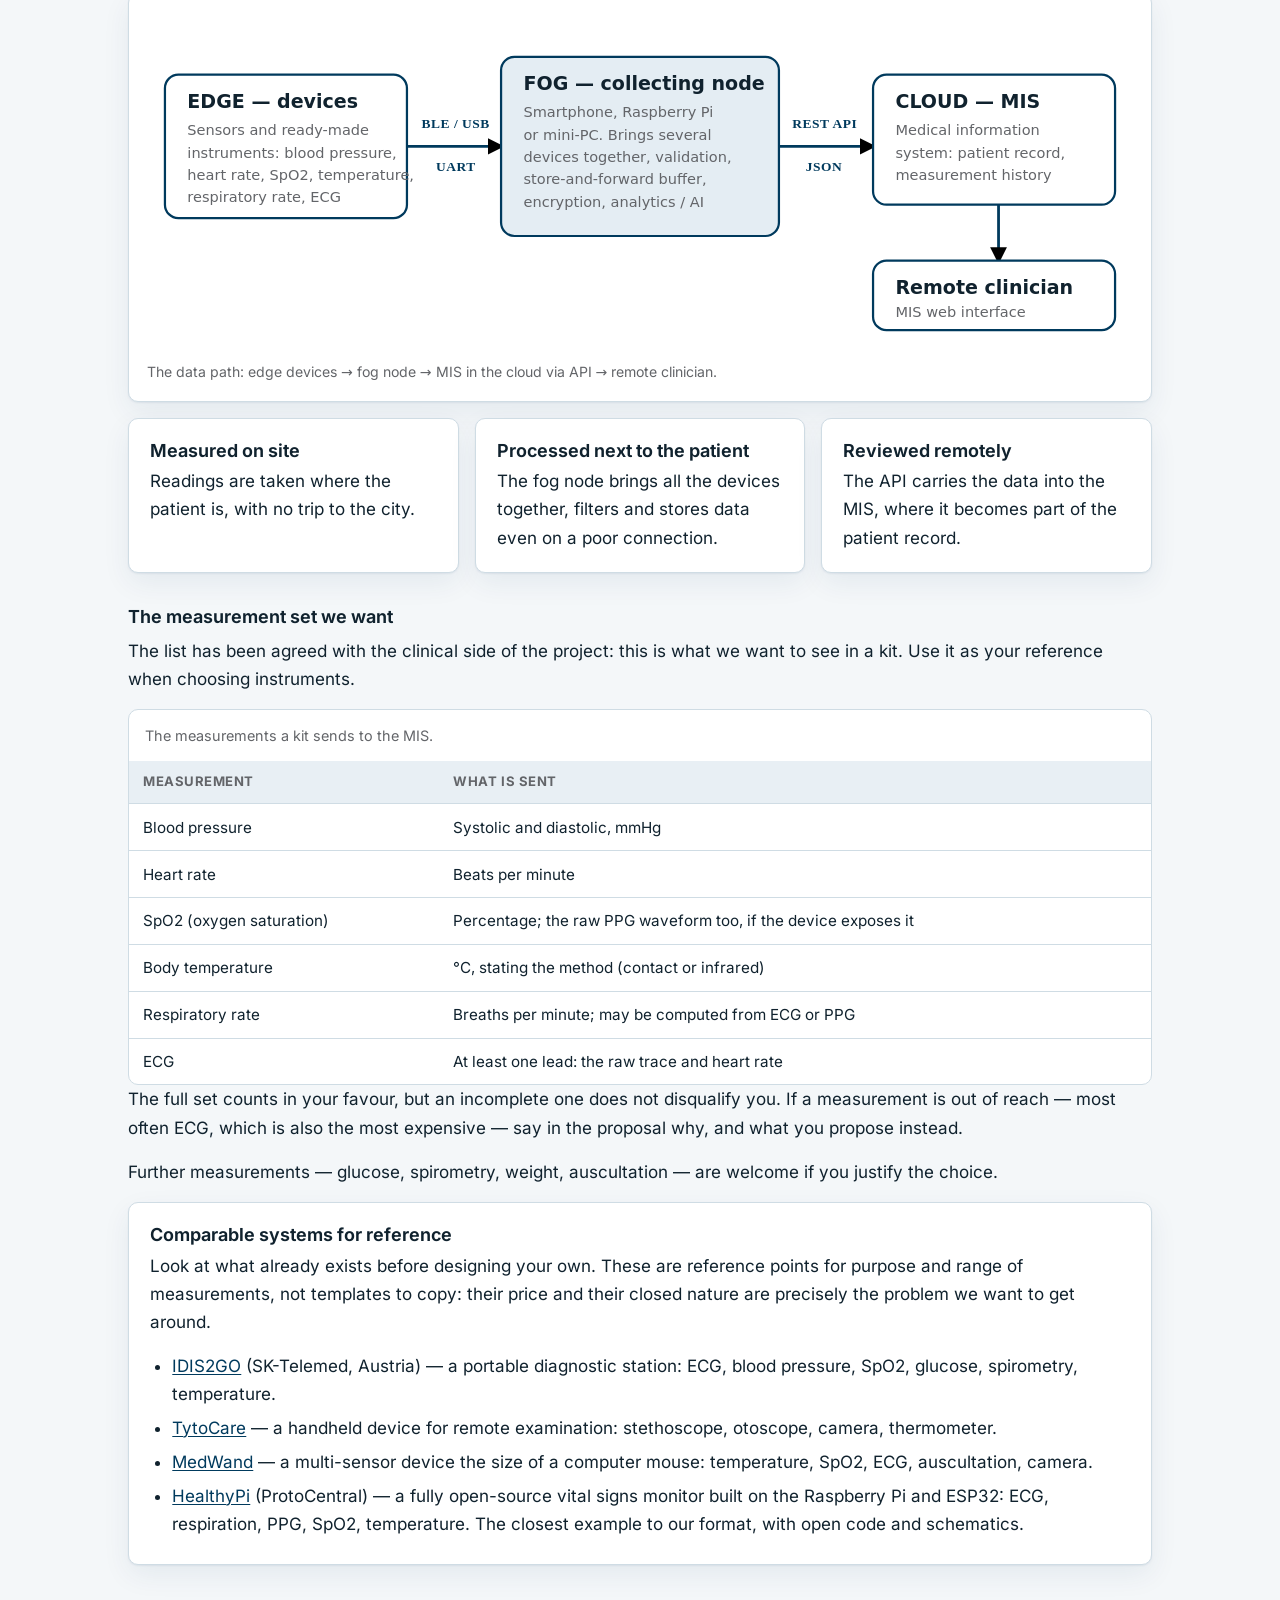
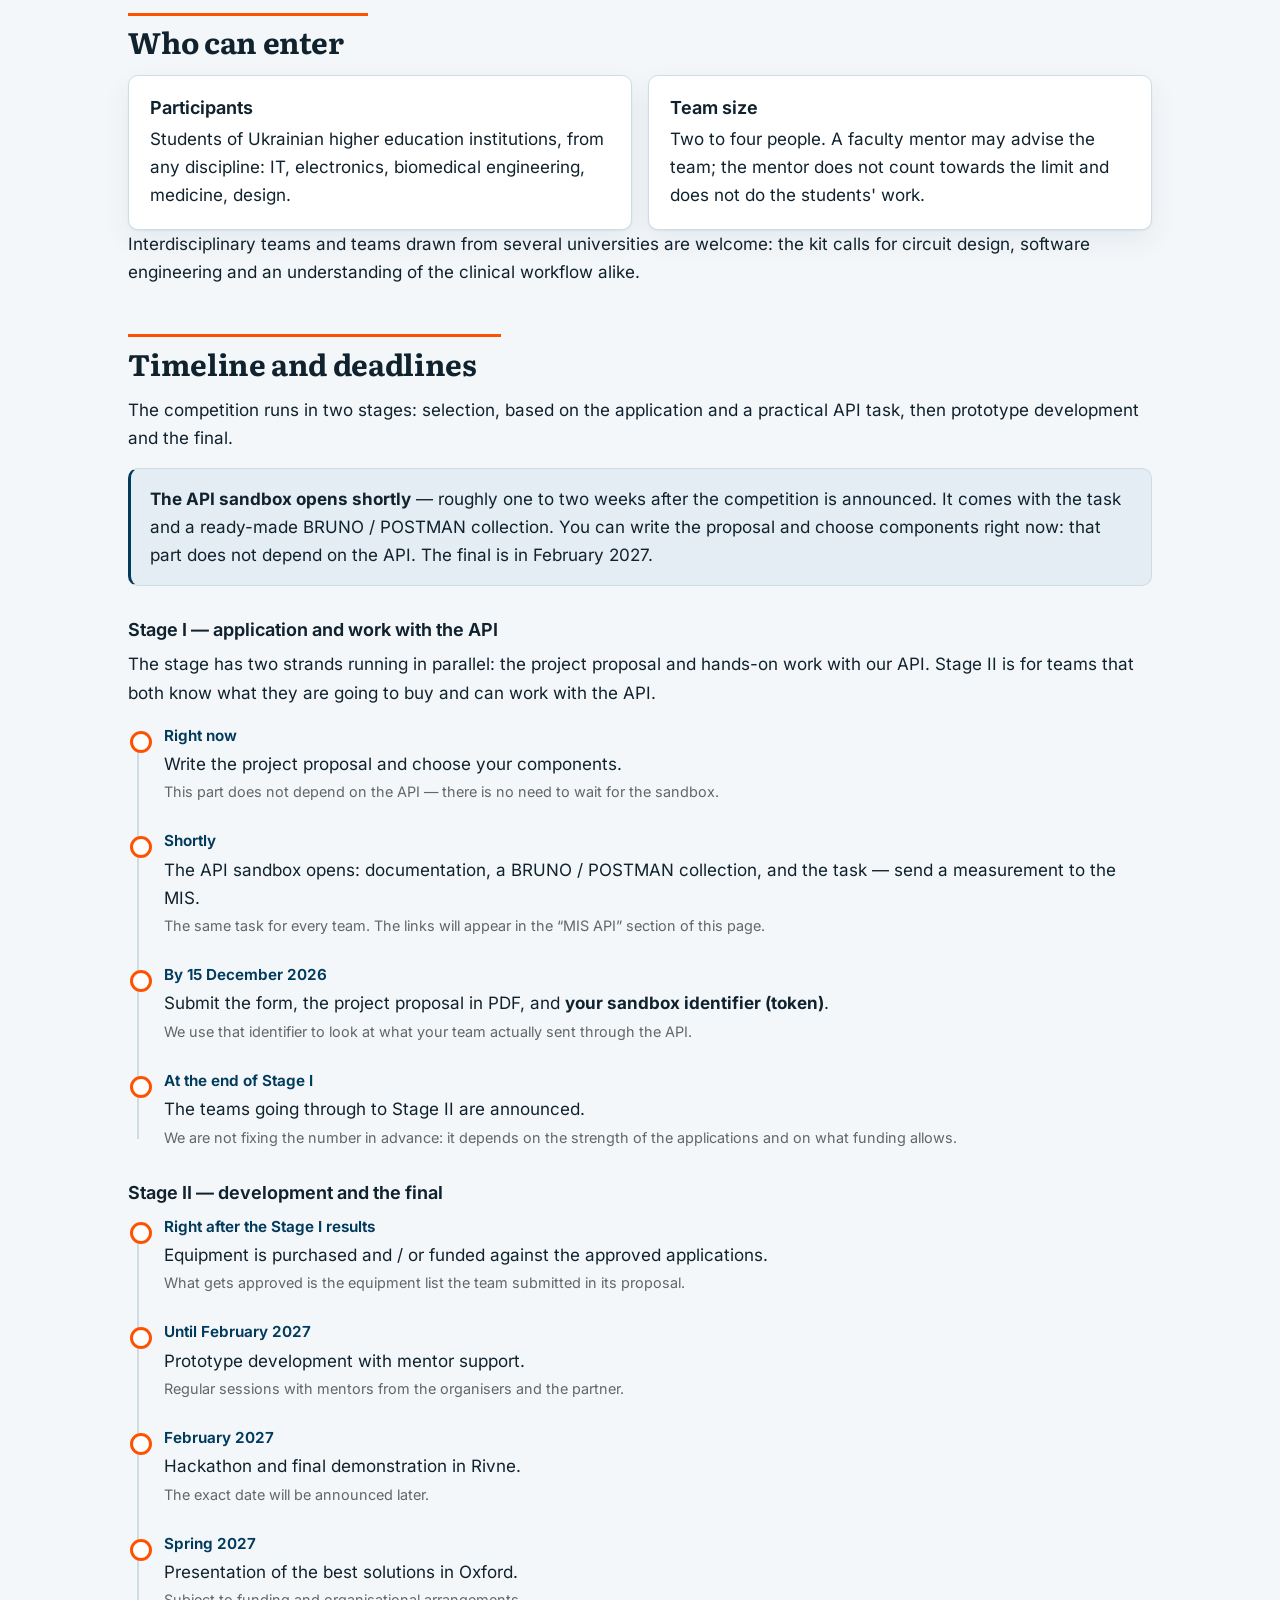
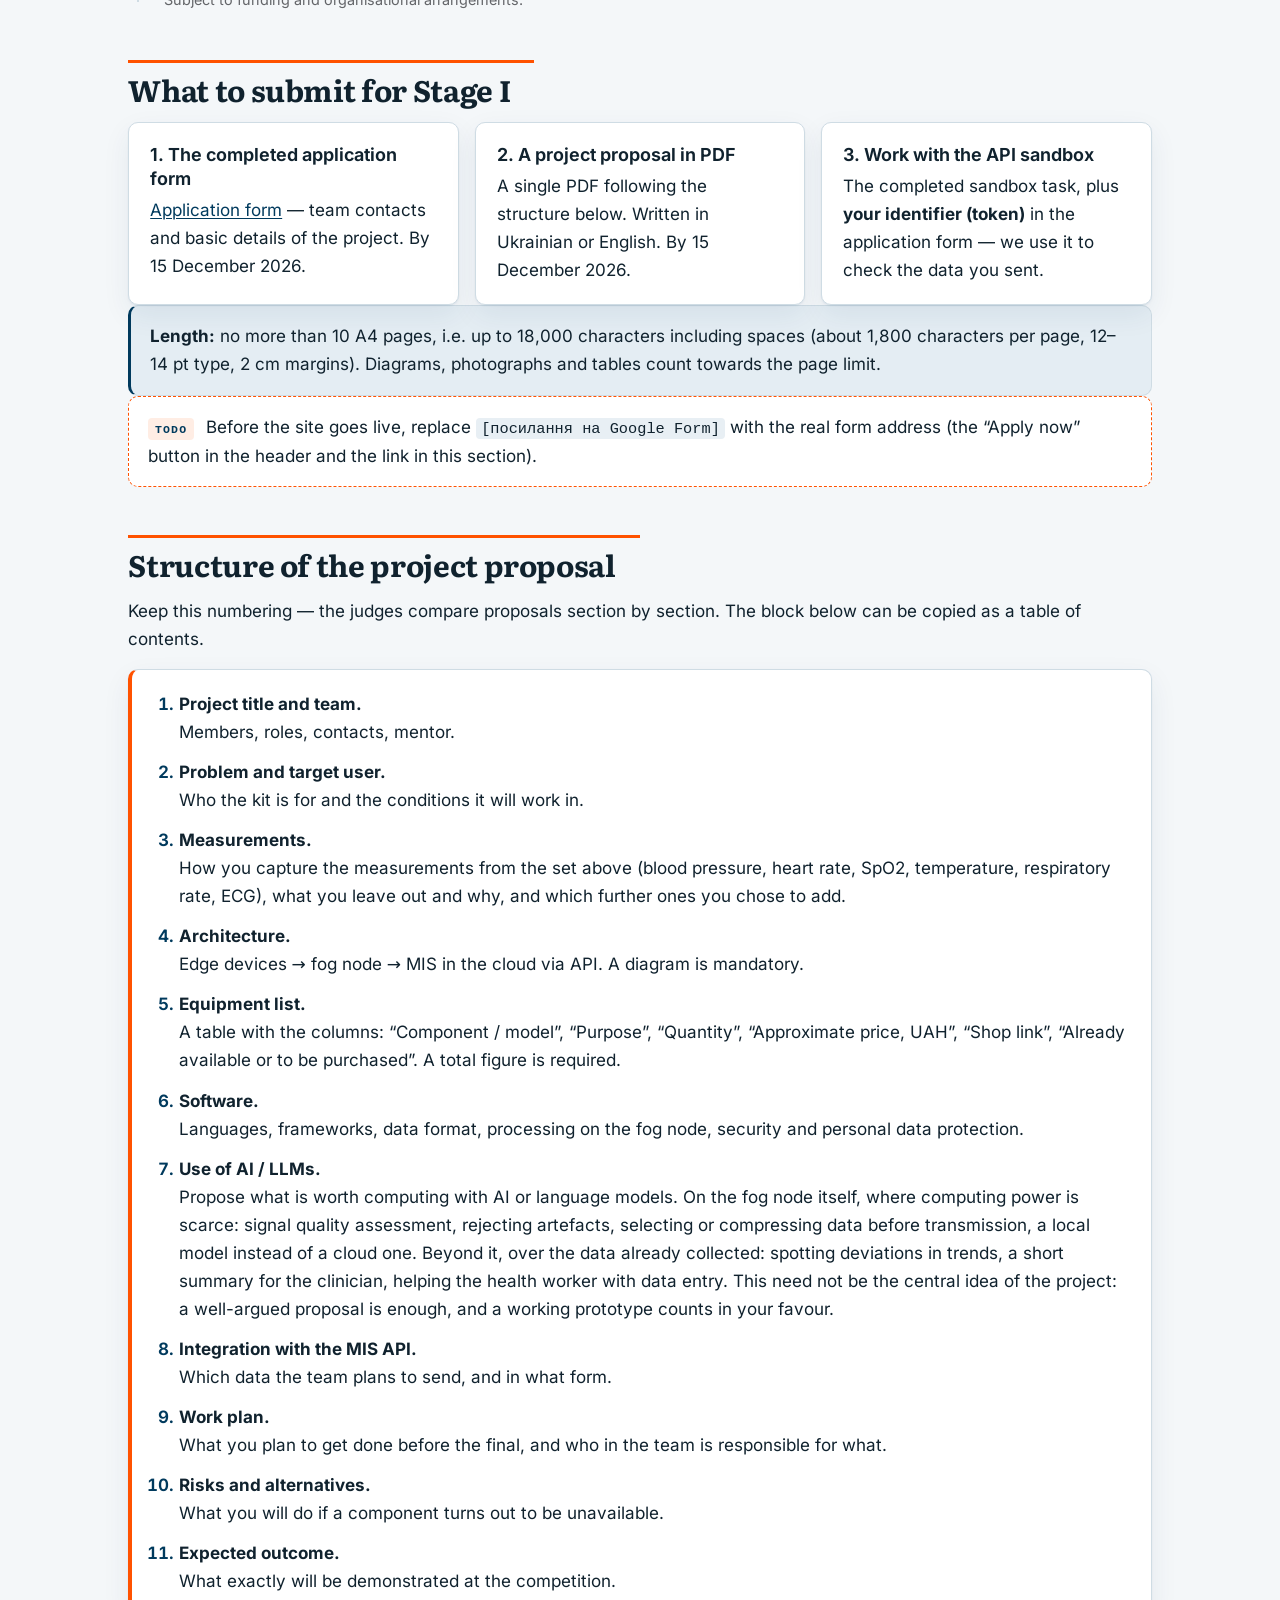
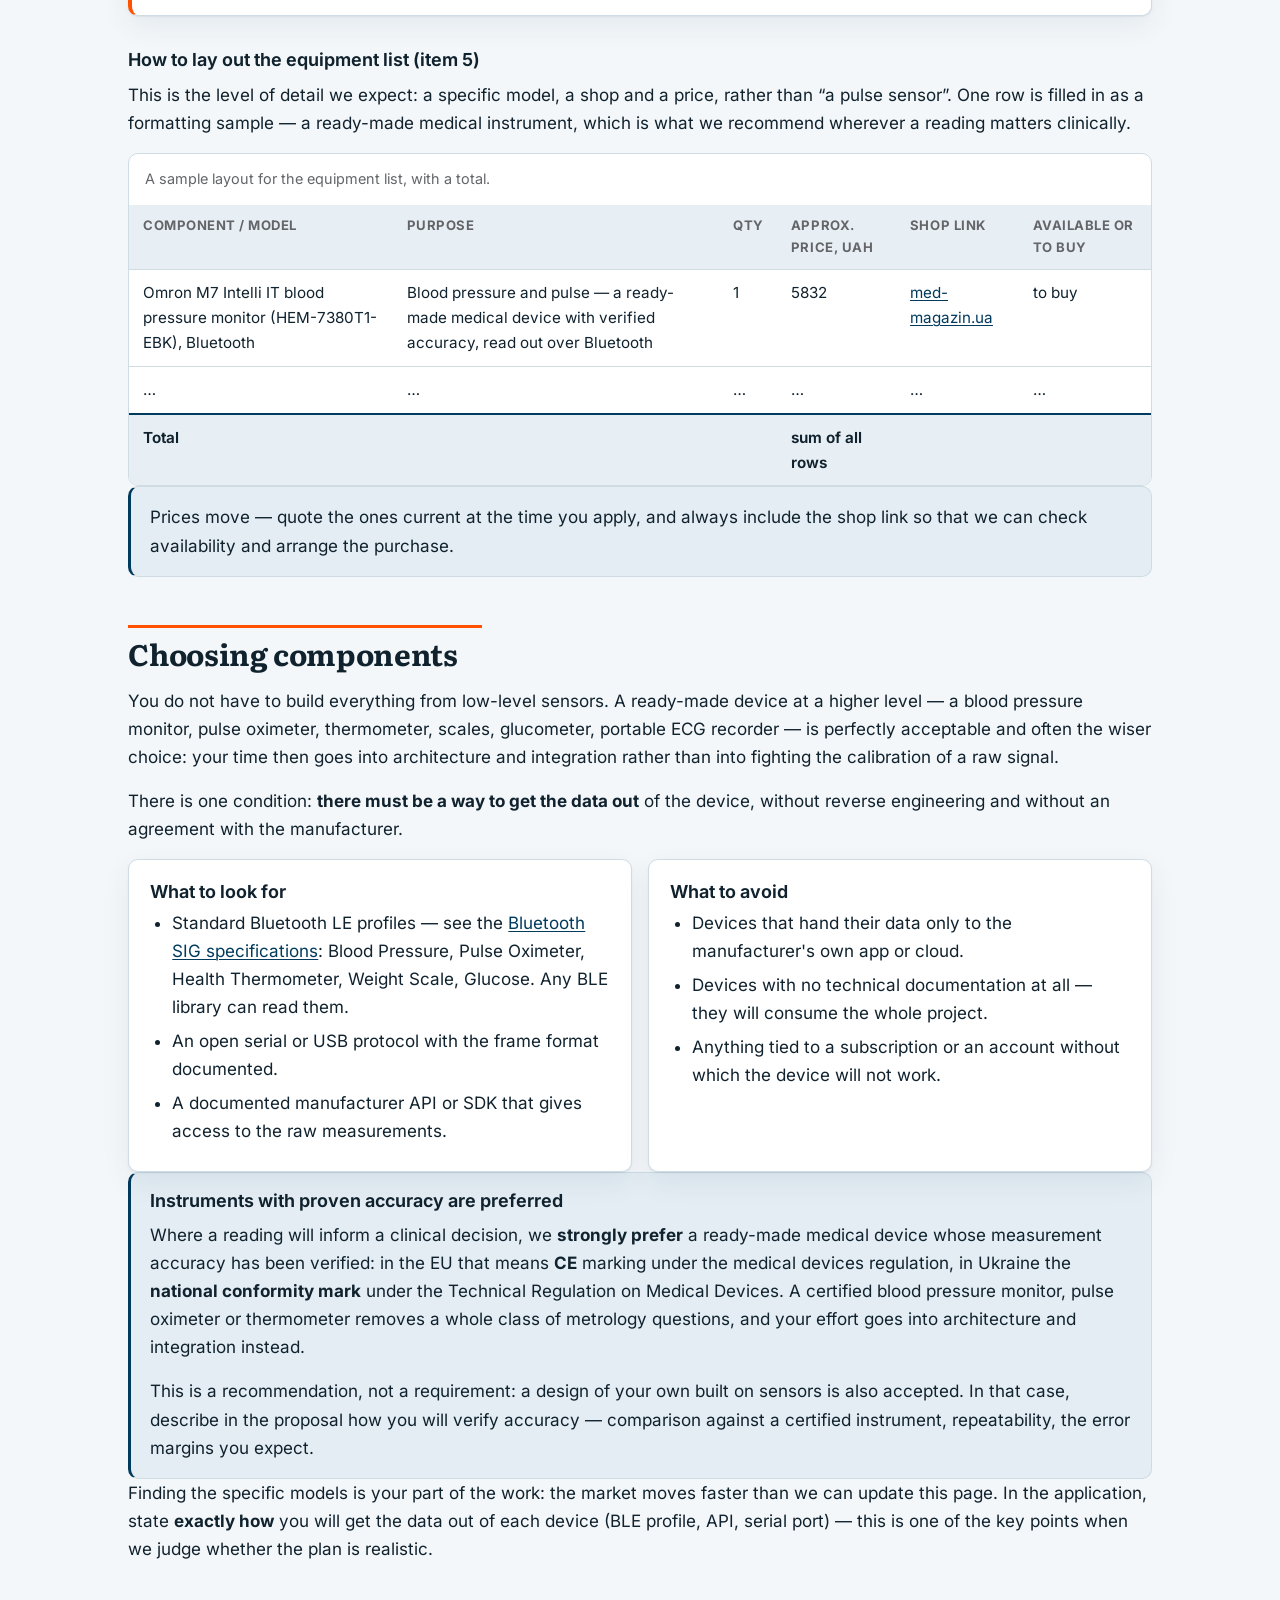
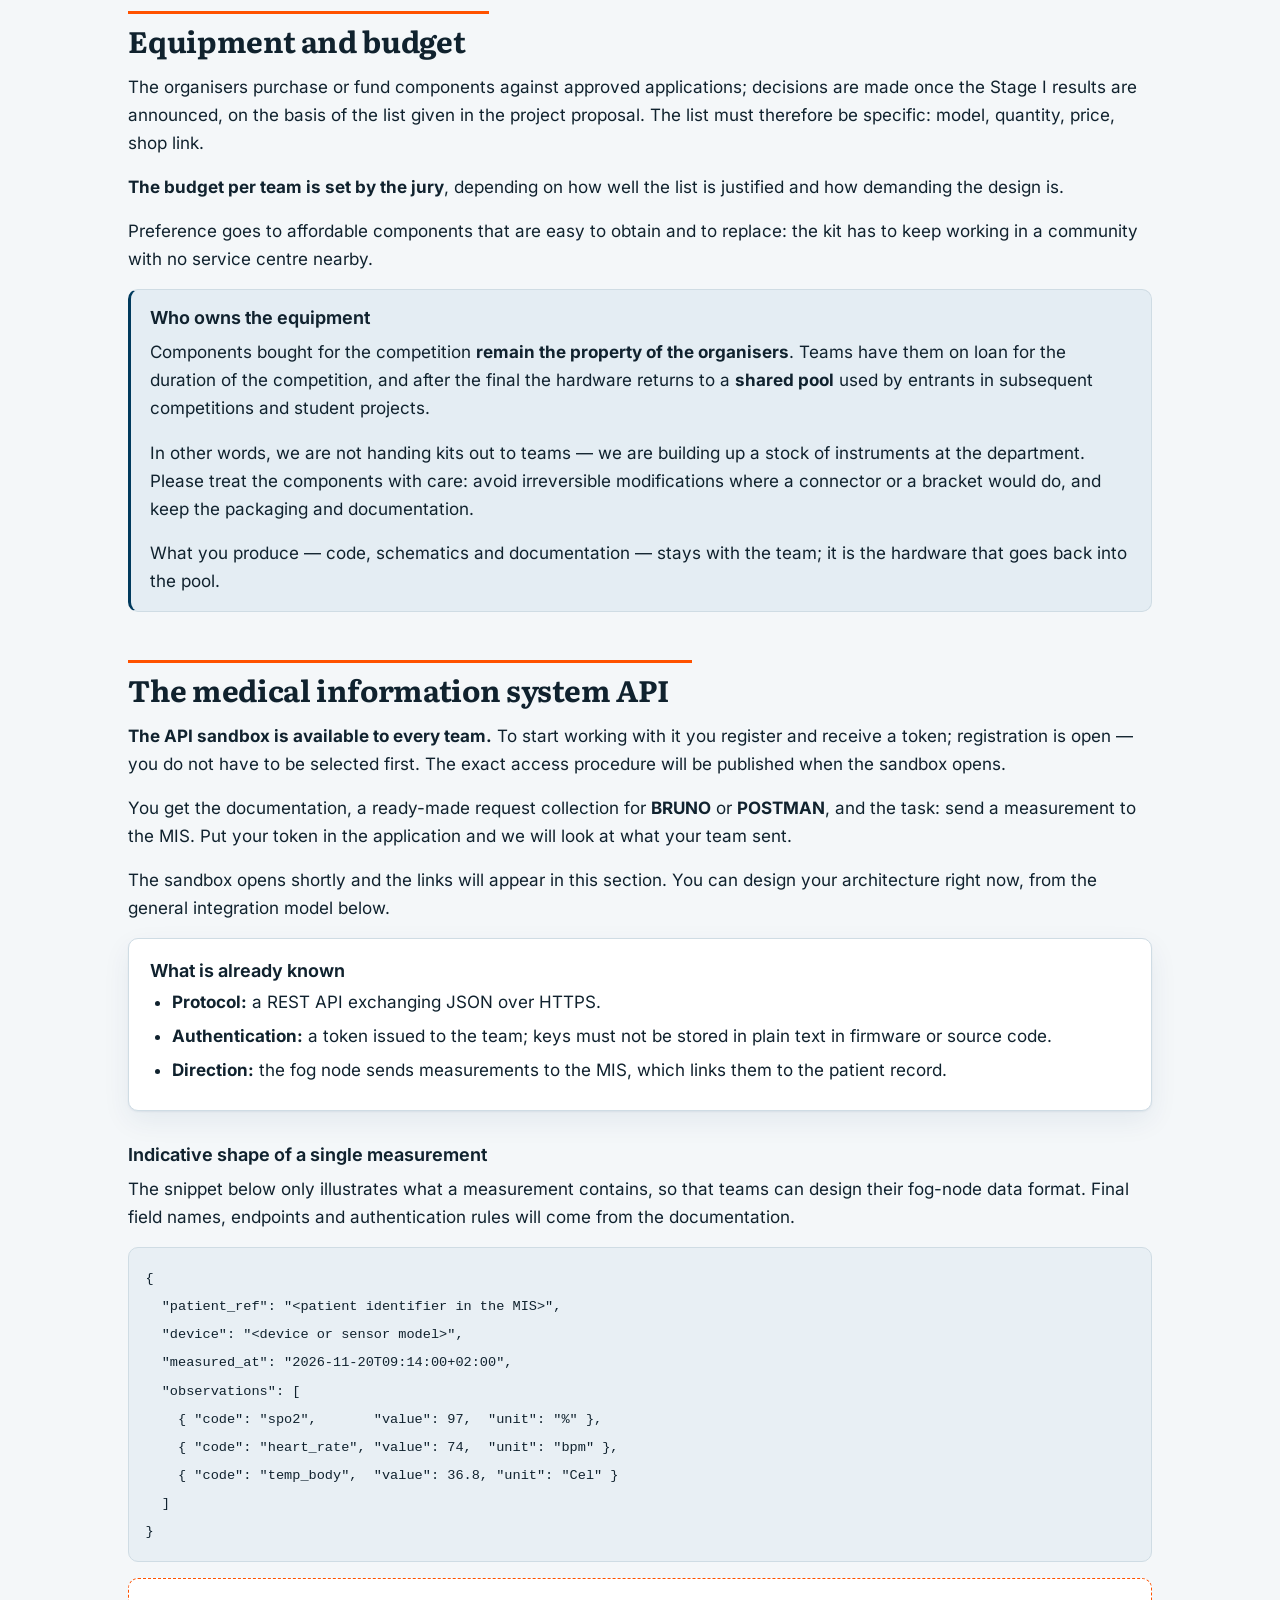
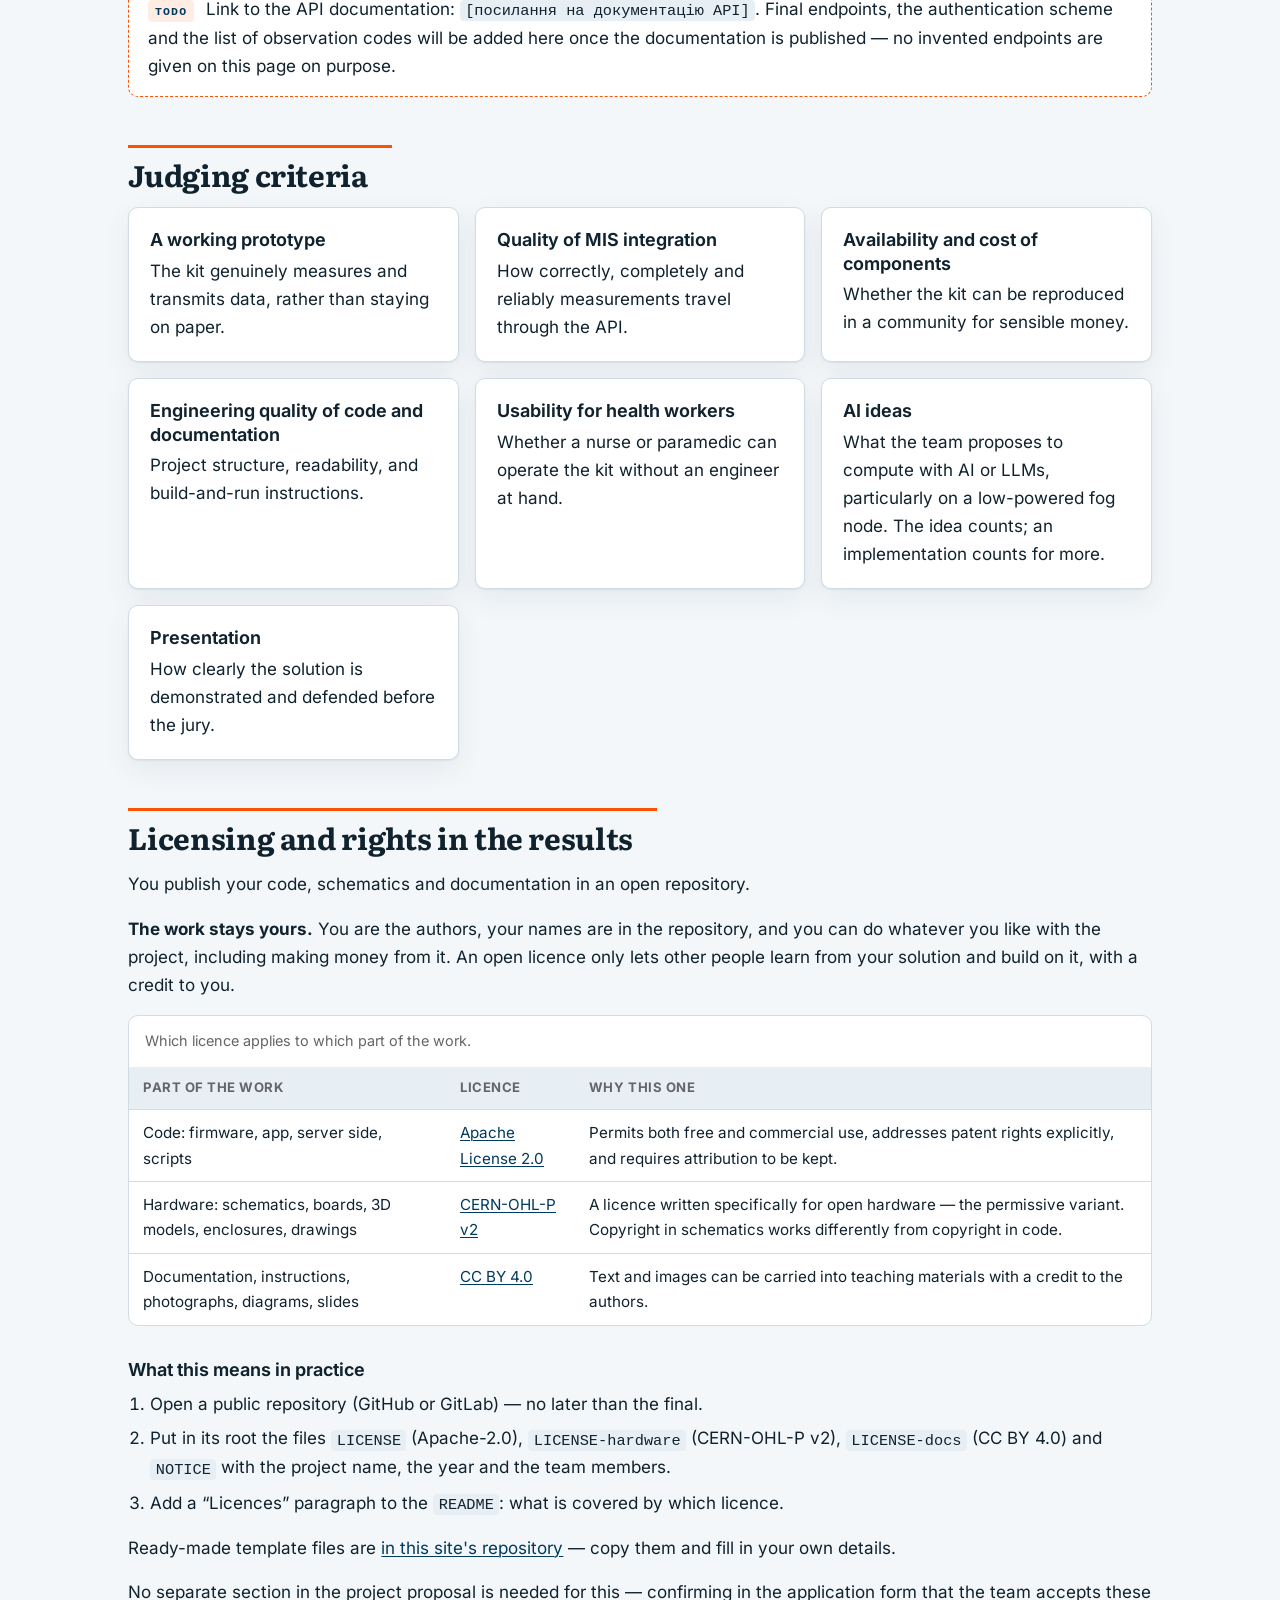
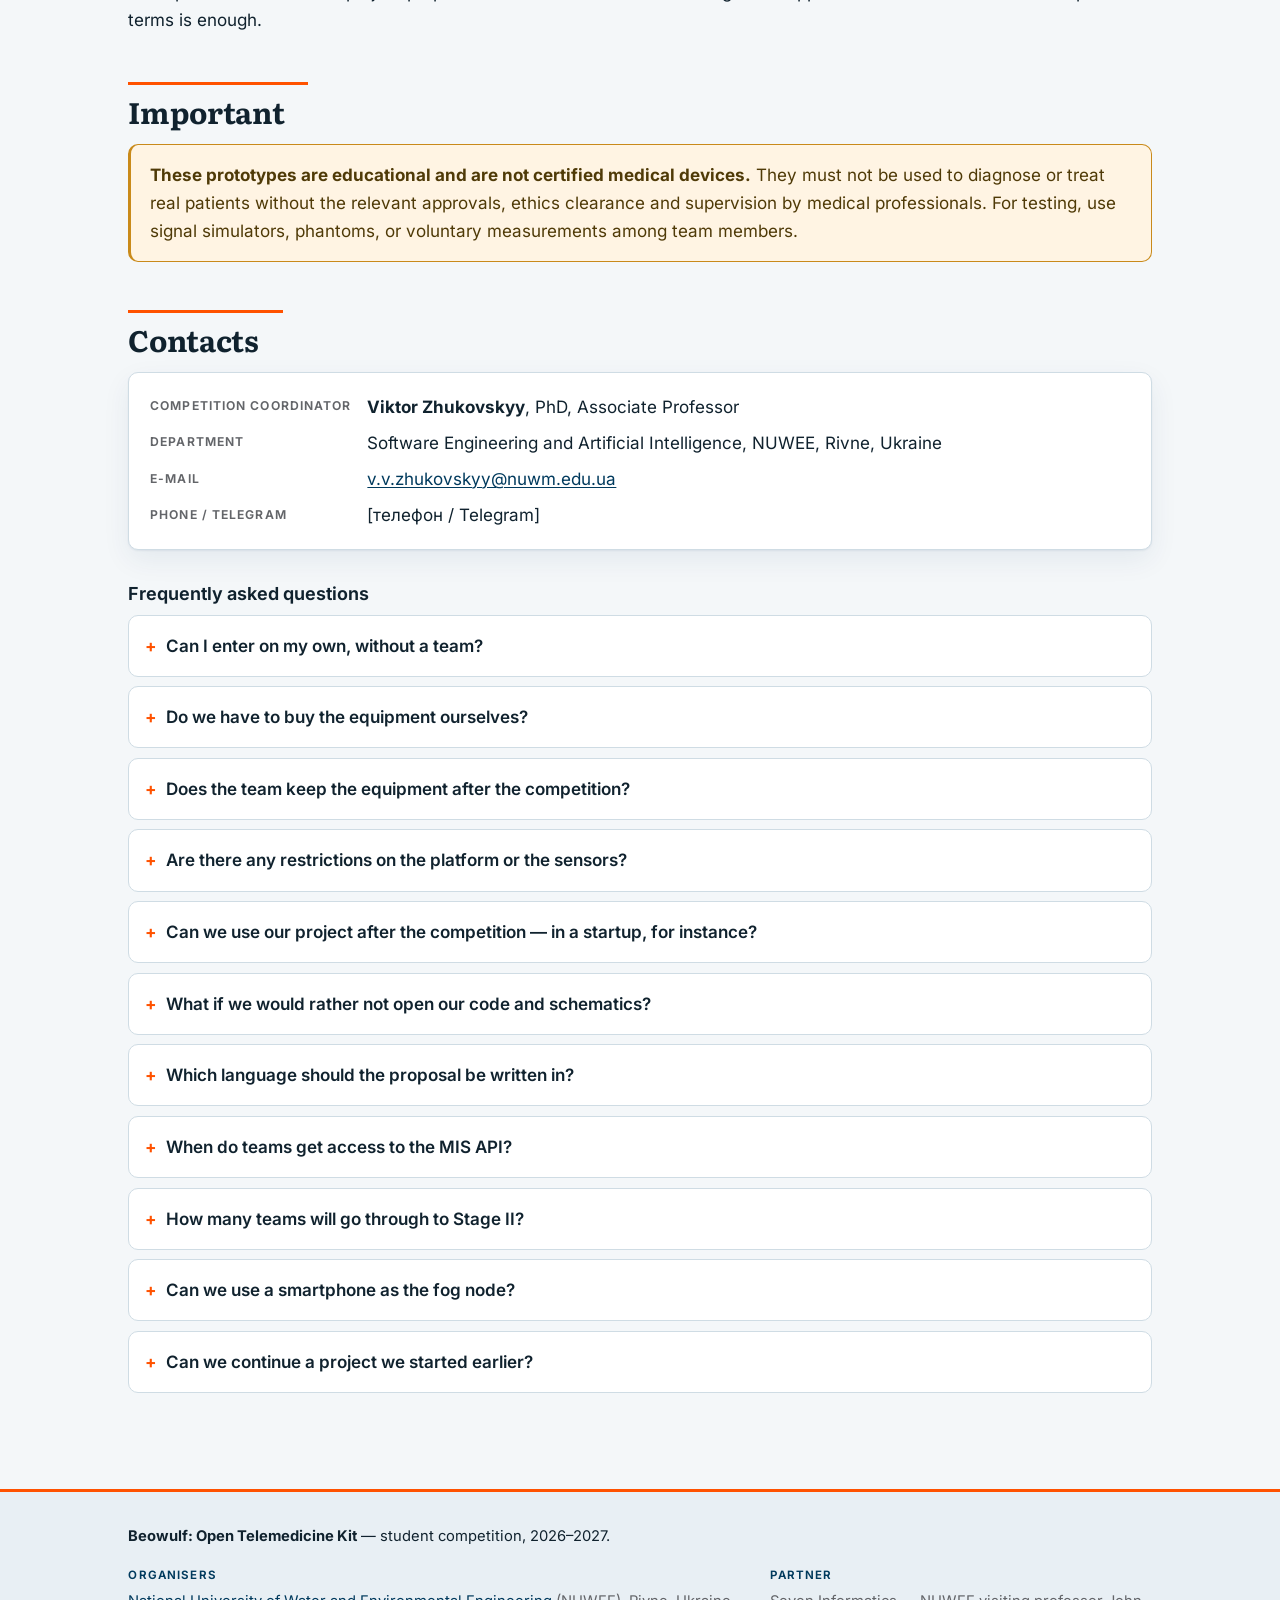
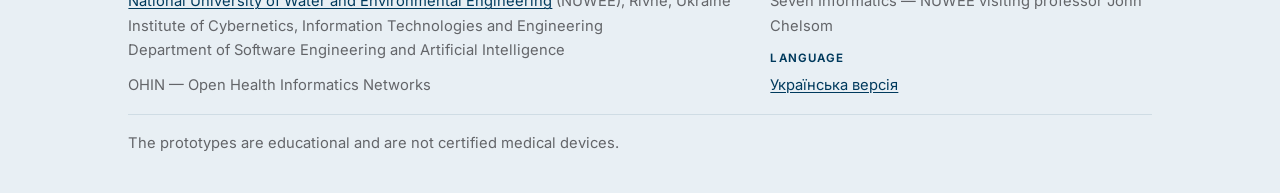
==== commit 717e05d5: "Ask for a plain work plan instead of a weekly schedule" ====
--- a/en/index.html
+++ b/en/index.html
@@ -312,7 +312,7 @@
       <li><strong>Software.</strong> Languages, frameworks, data format, processing on the fog node, security and personal data protection.</li>
       <li><strong>Use of AI / LLMs.</strong> Propose what is worth computing with AI or language models. On the fog node itself, where computing power is scarce: signal quality assessment, rejecting artefacts, selecting or compressing data before transmission, a local model instead of a cloud one. Beyond it, over the data already collected: spotting deviations in trends, a short summary for the clinician, helping the health worker with data entry. This need not be the central idea of the project: a well-argued proposal is enough, and a working prototype counts in your favour.</li>
       <li><strong>Integration with the MIS API.</strong> Which data the team plans to send, and in what form.</li>
-      <li><strong>Work plan.</strong> A week-by-week schedule up to the final, and how tasks are split within the team.</li>
+      <li><strong>Work plan.</strong> What you plan to get done before the final, and who in the team is responsible for what.</li>
       <li><strong>Risks and alternatives.</strong> What you will do if a component turns out to be unavailable.</li>
       <li><strong>Expected outcome.</strong> What exactly will be demonstrated at the competition.</li>
     </ol>
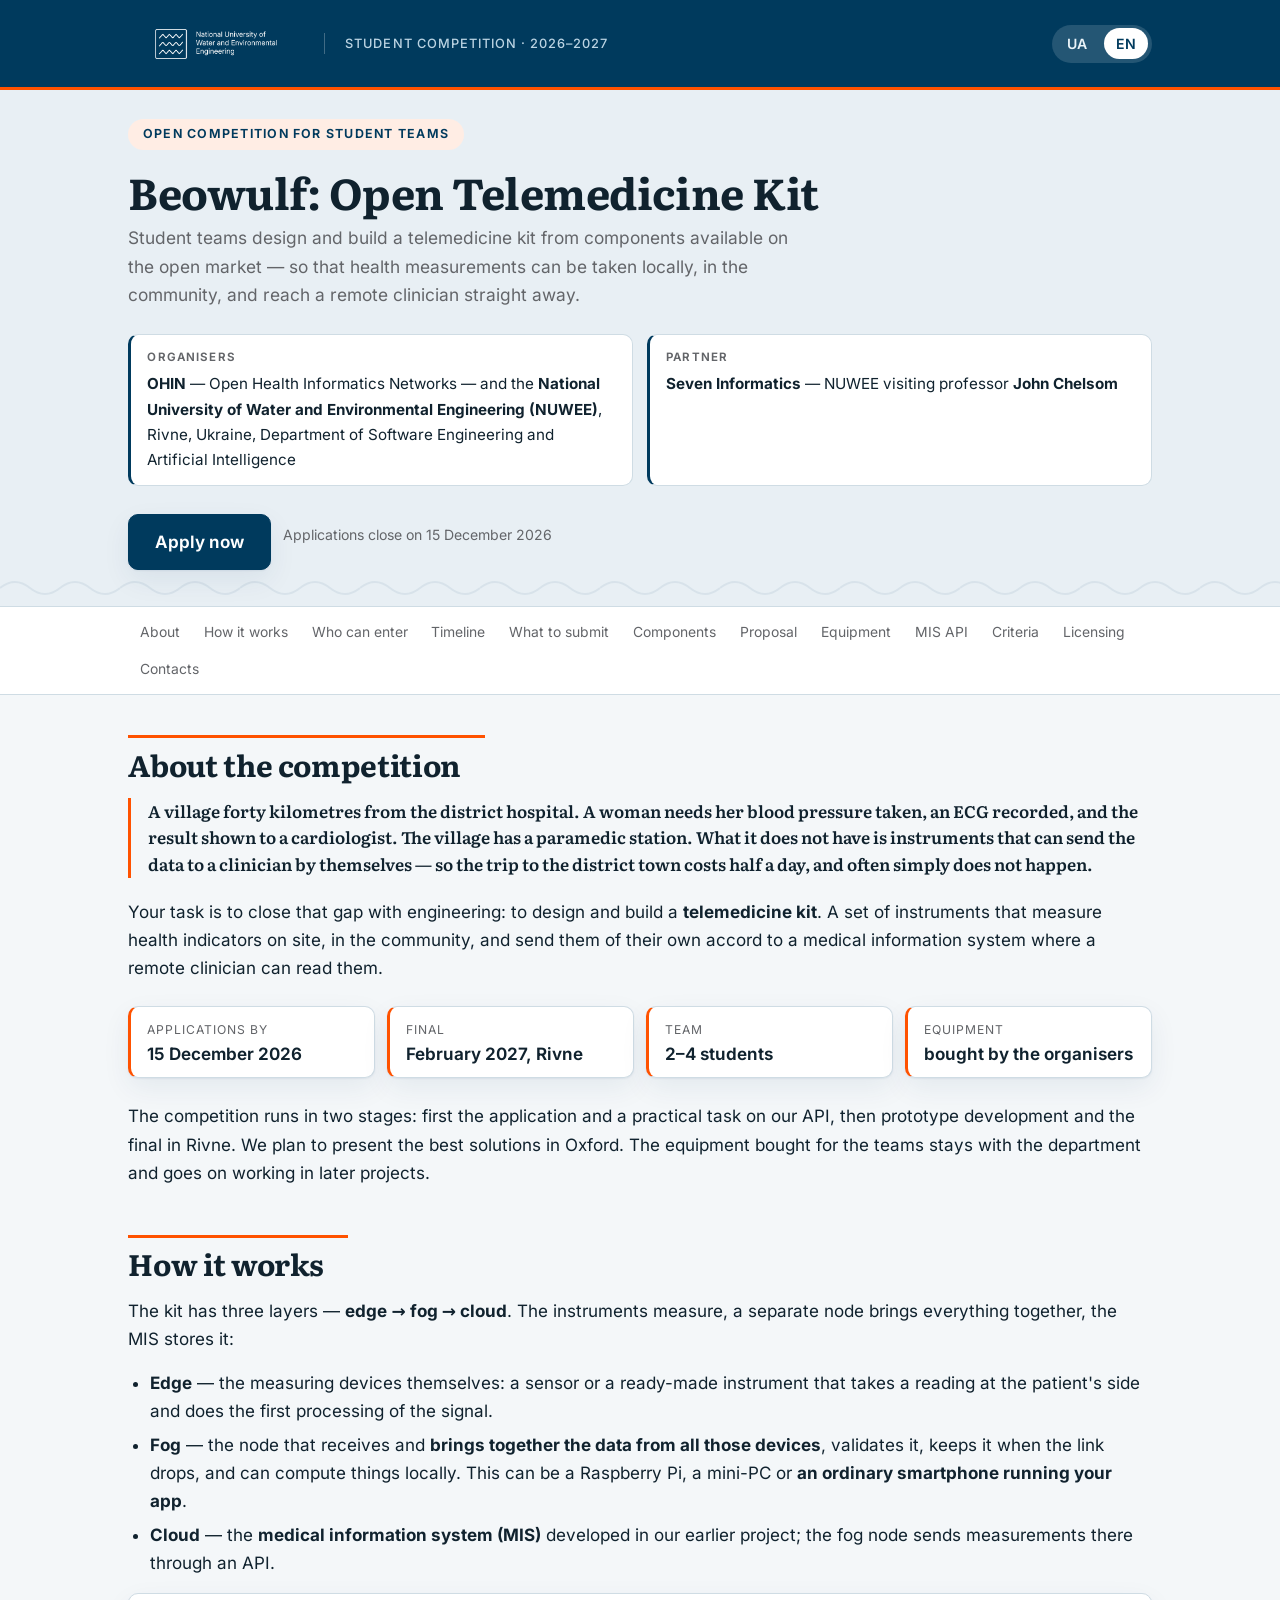
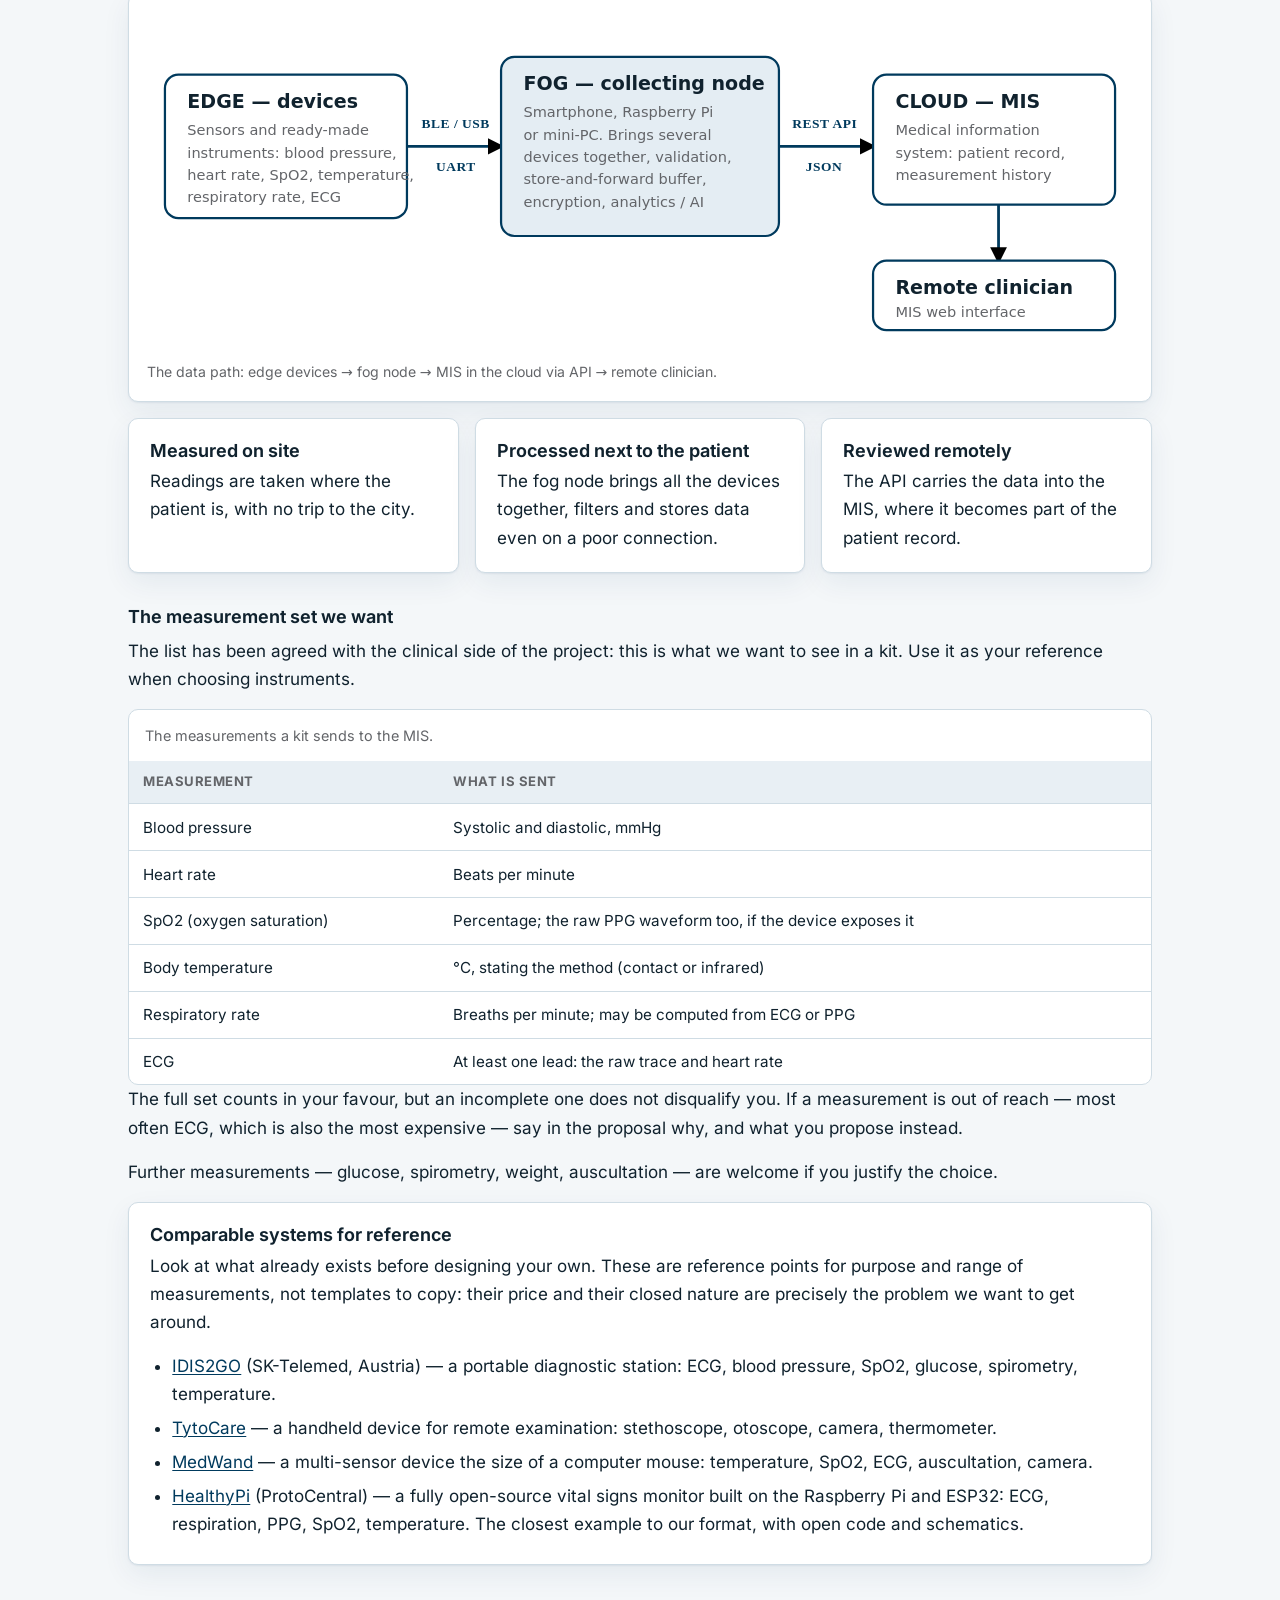
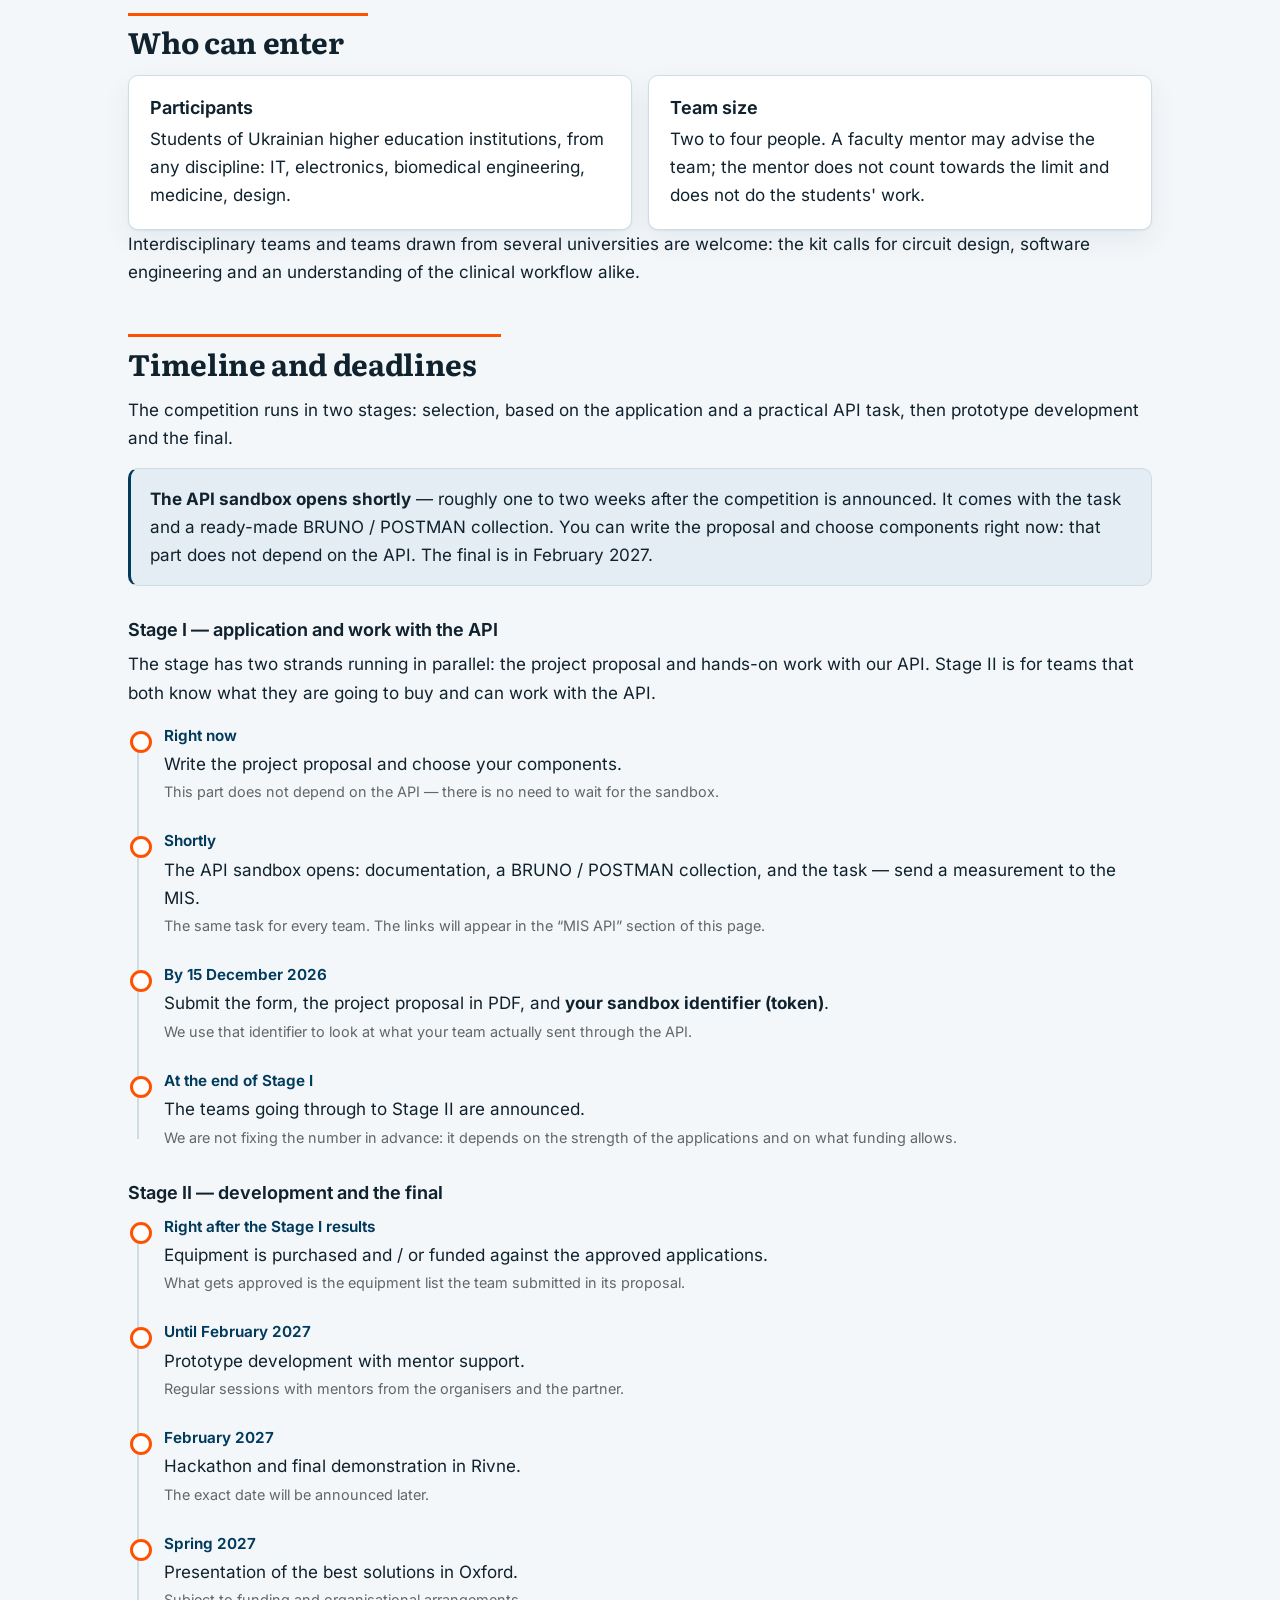
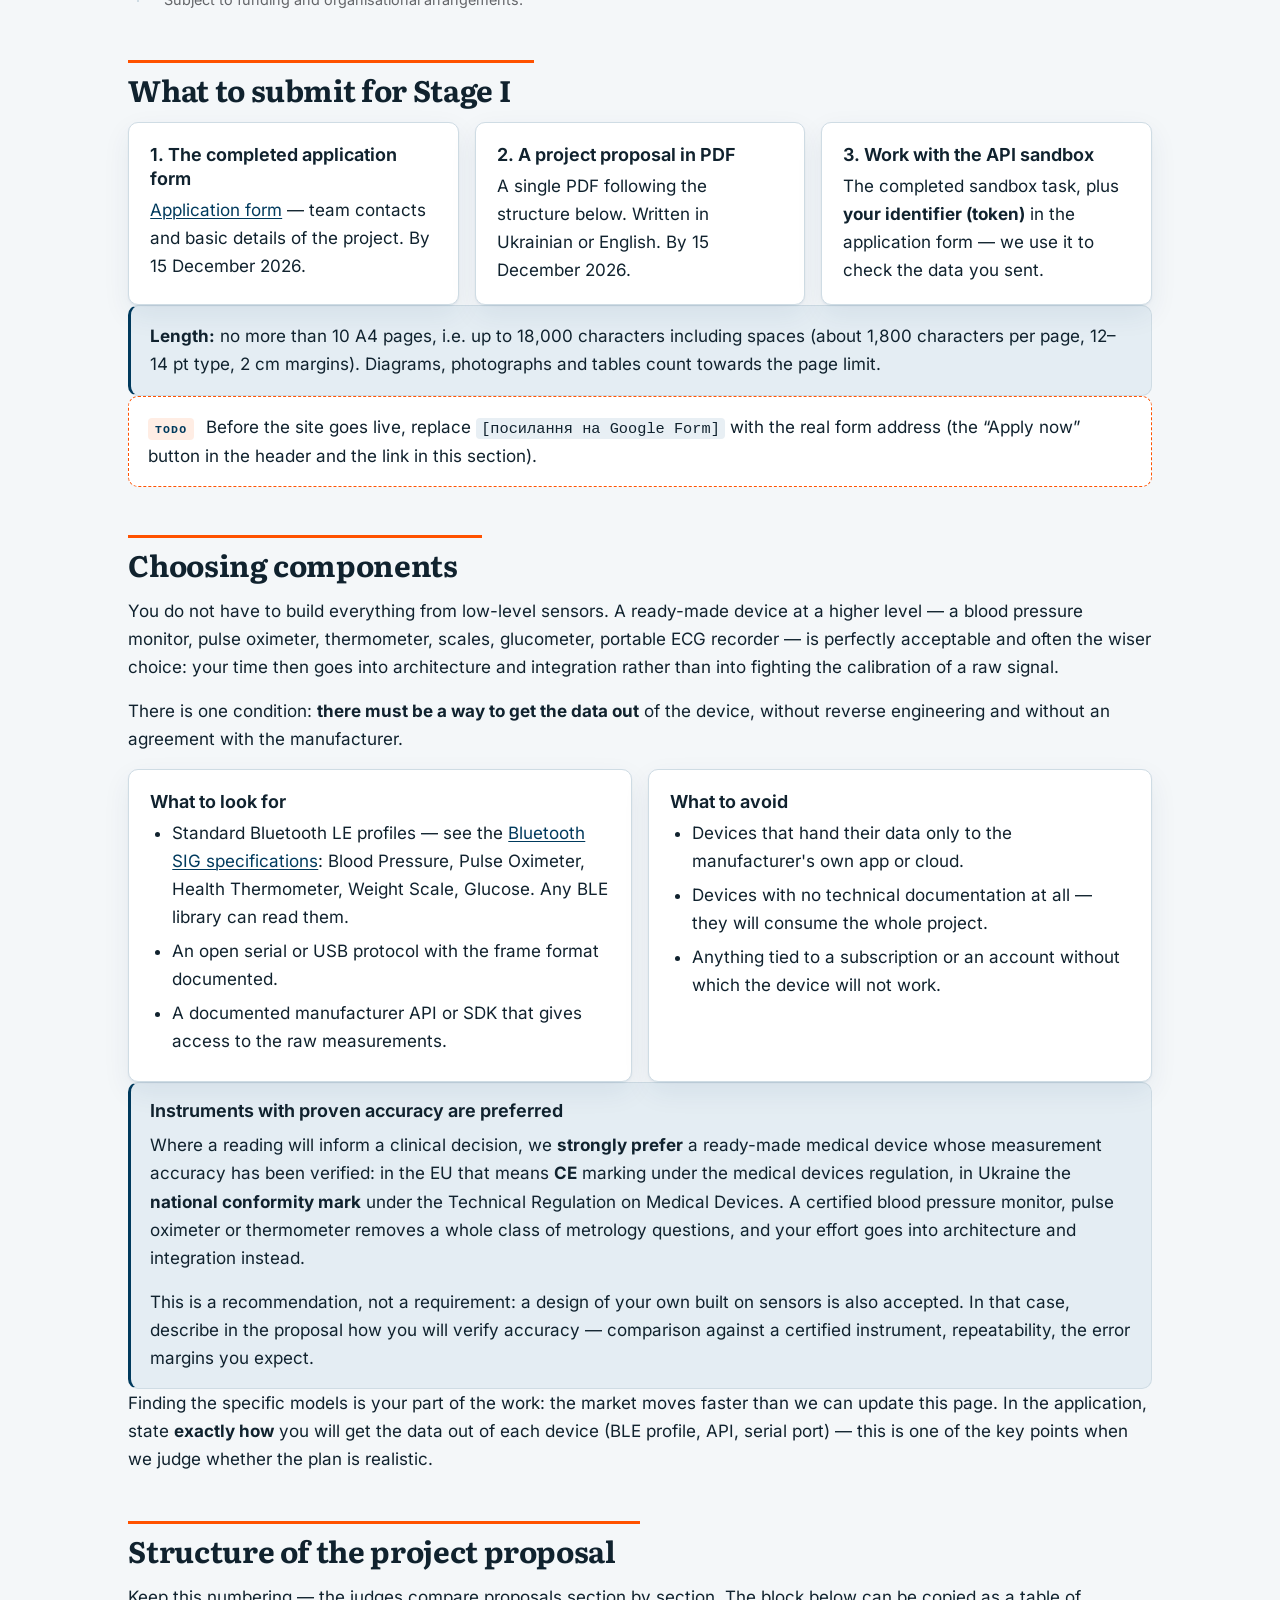
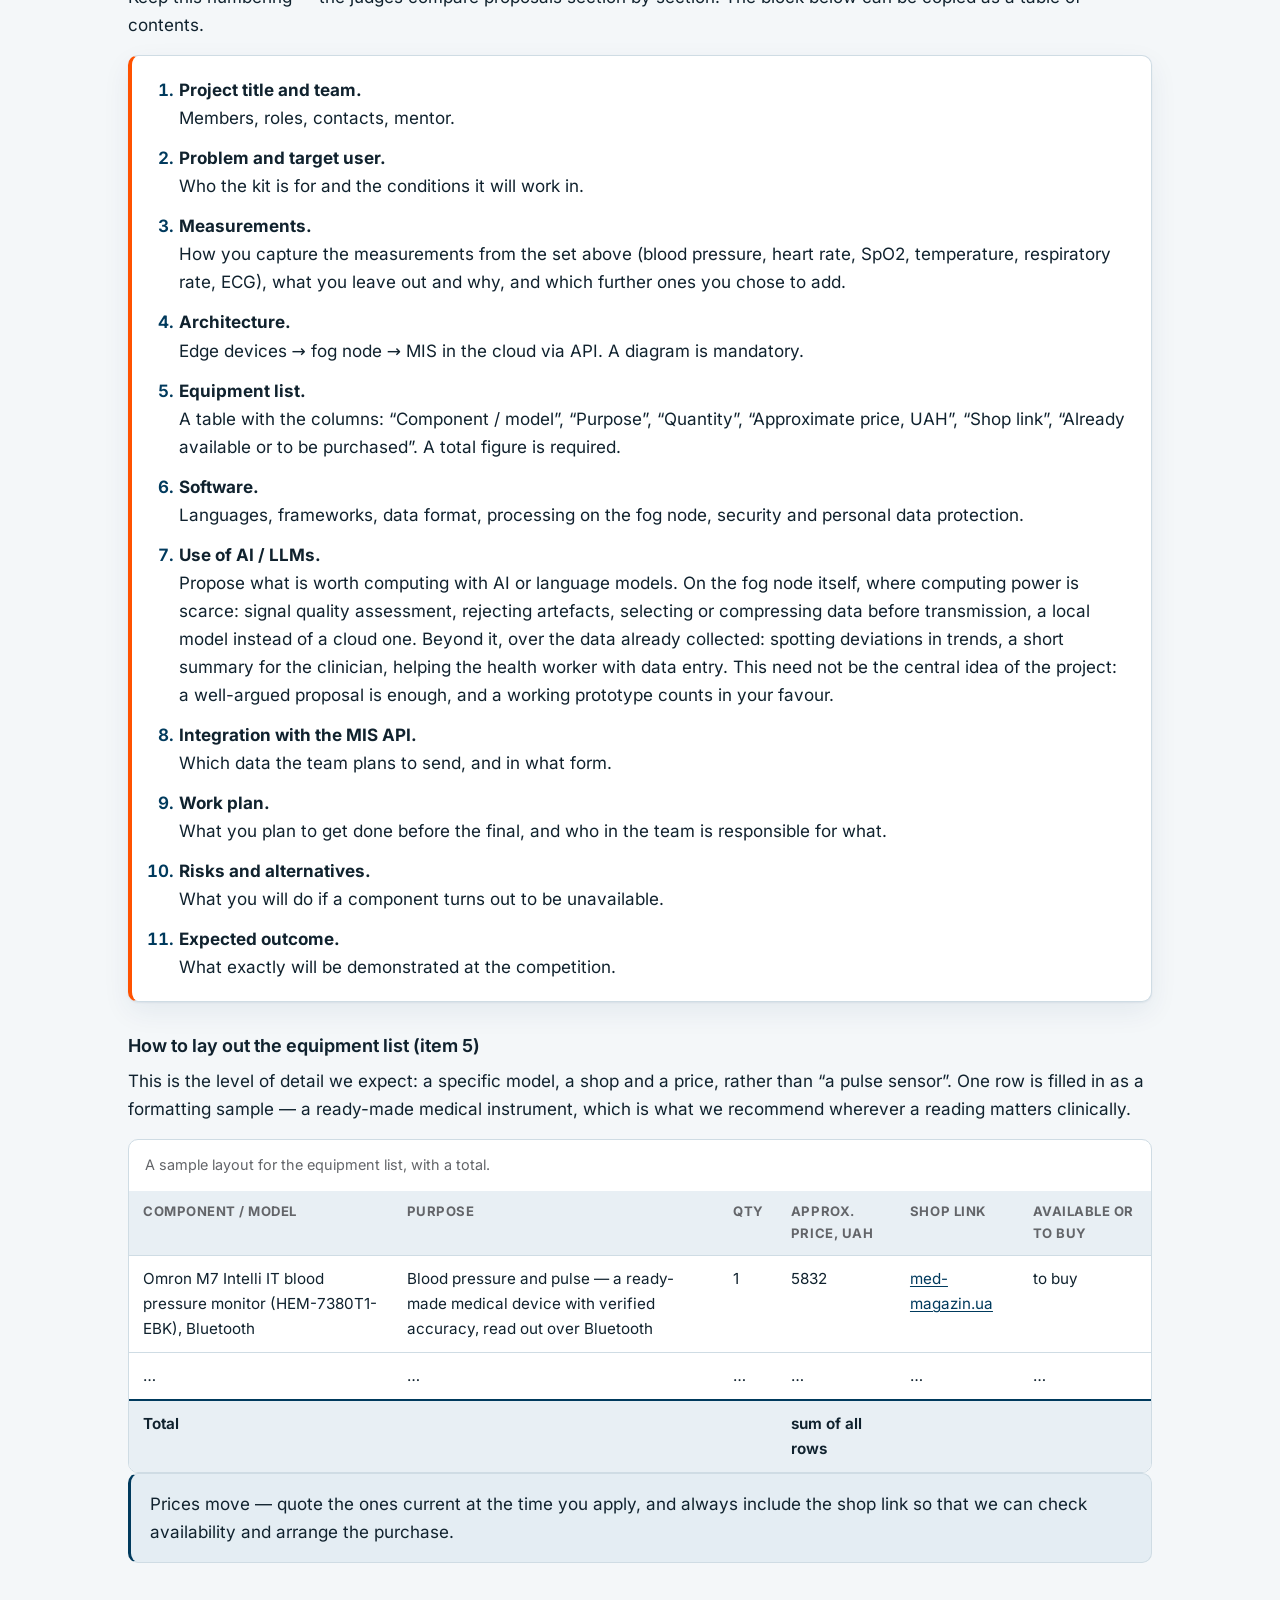
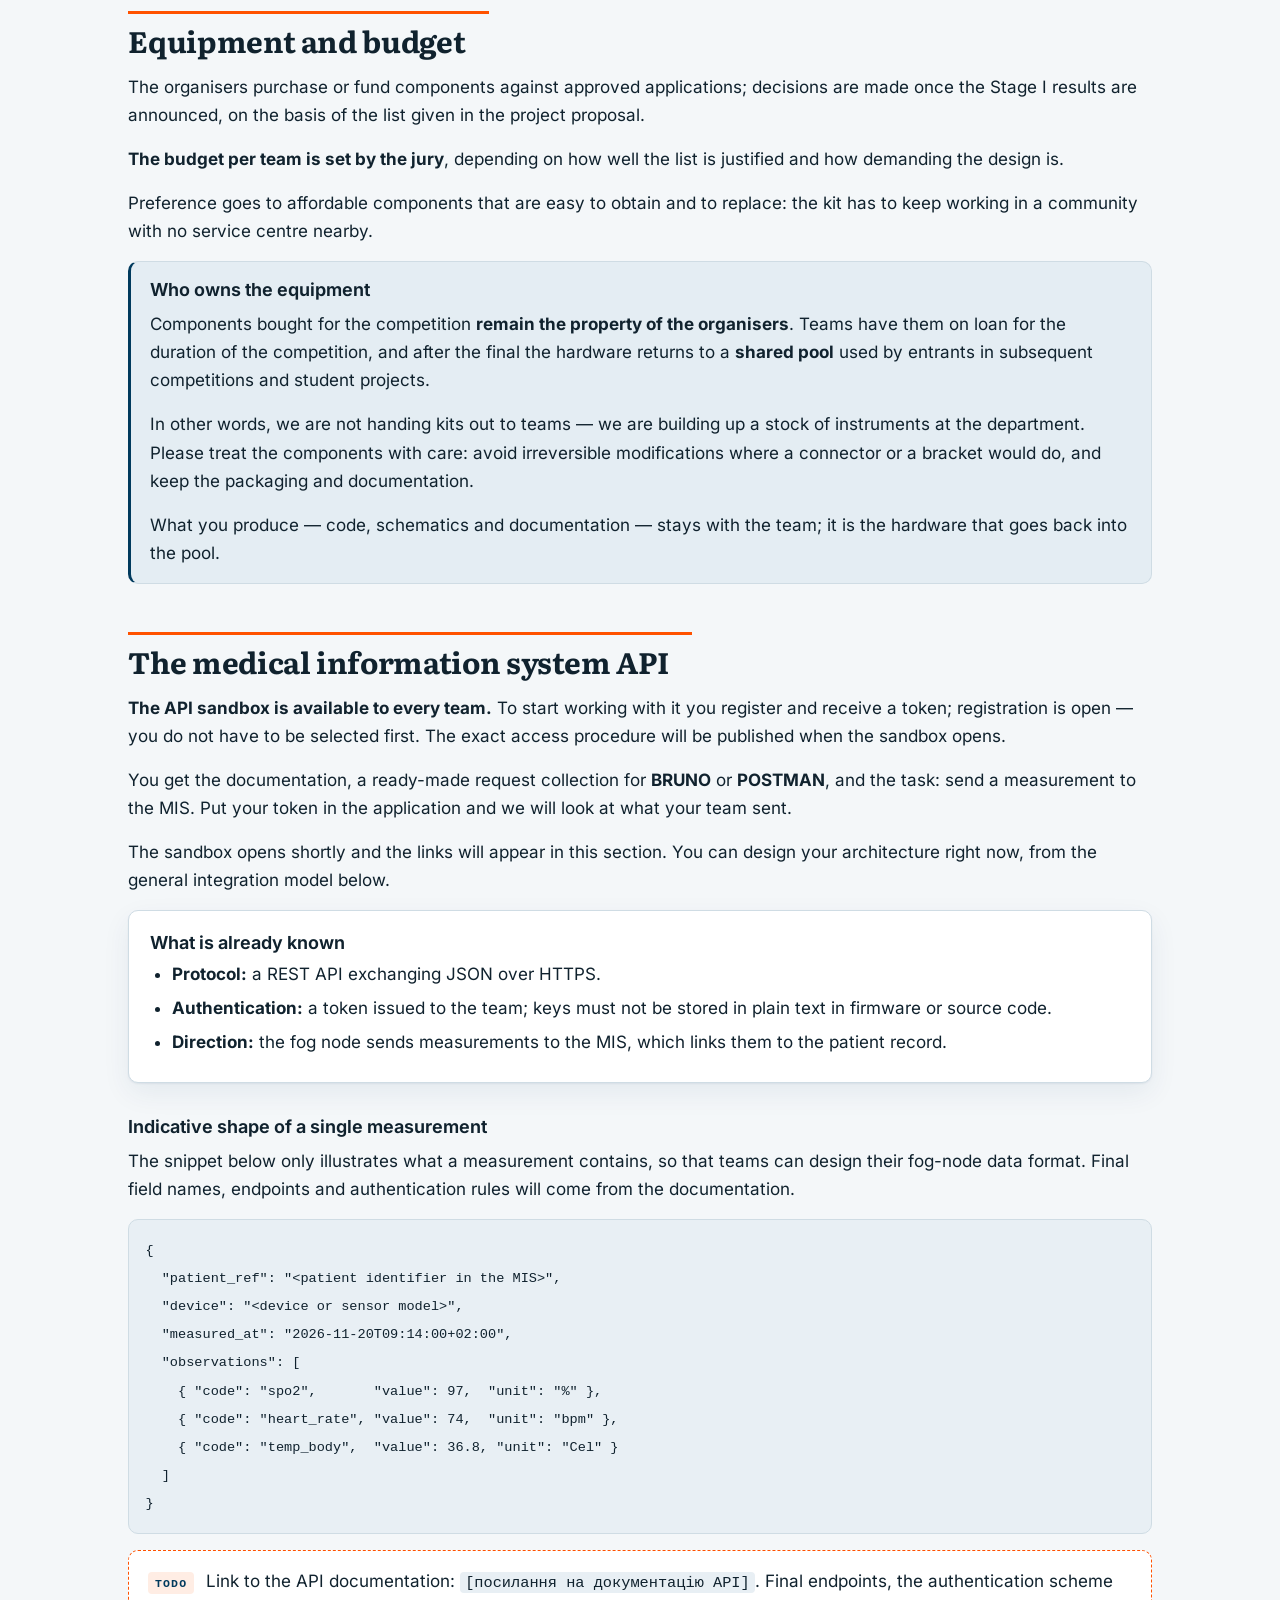
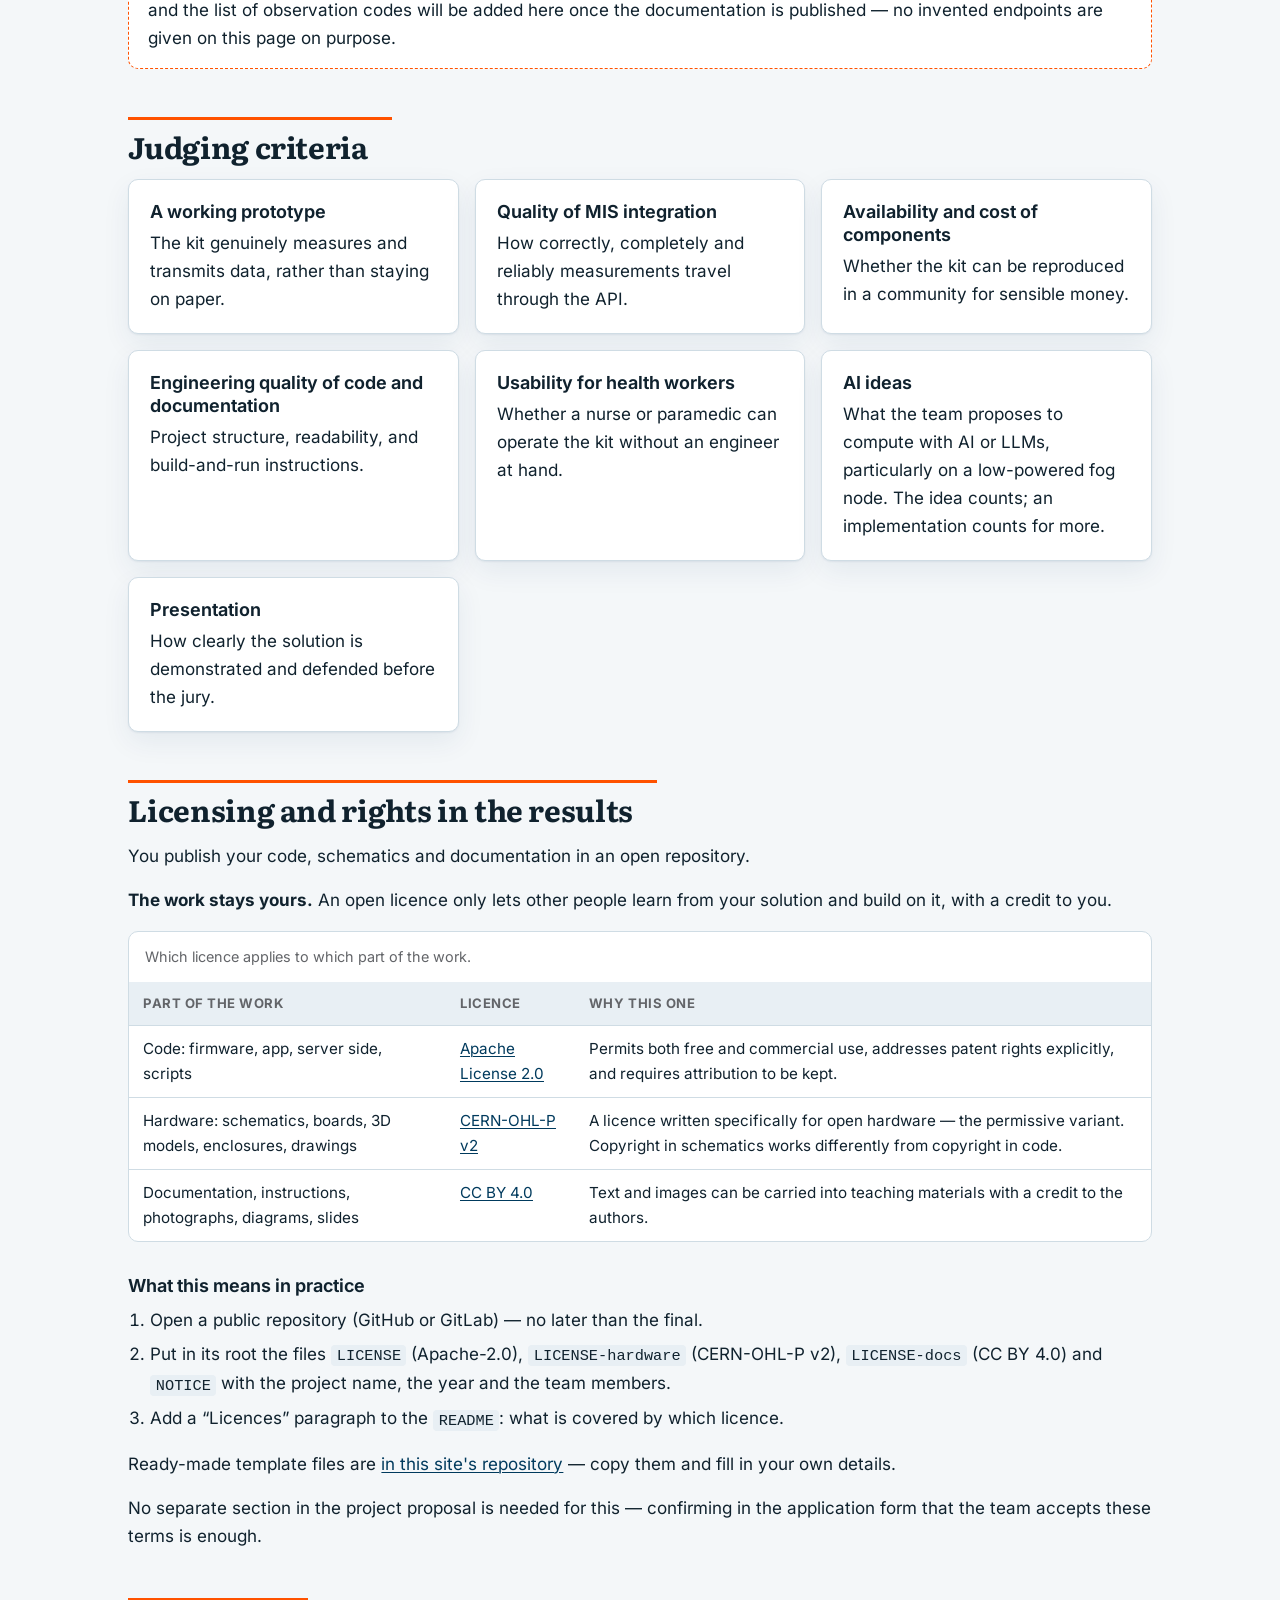
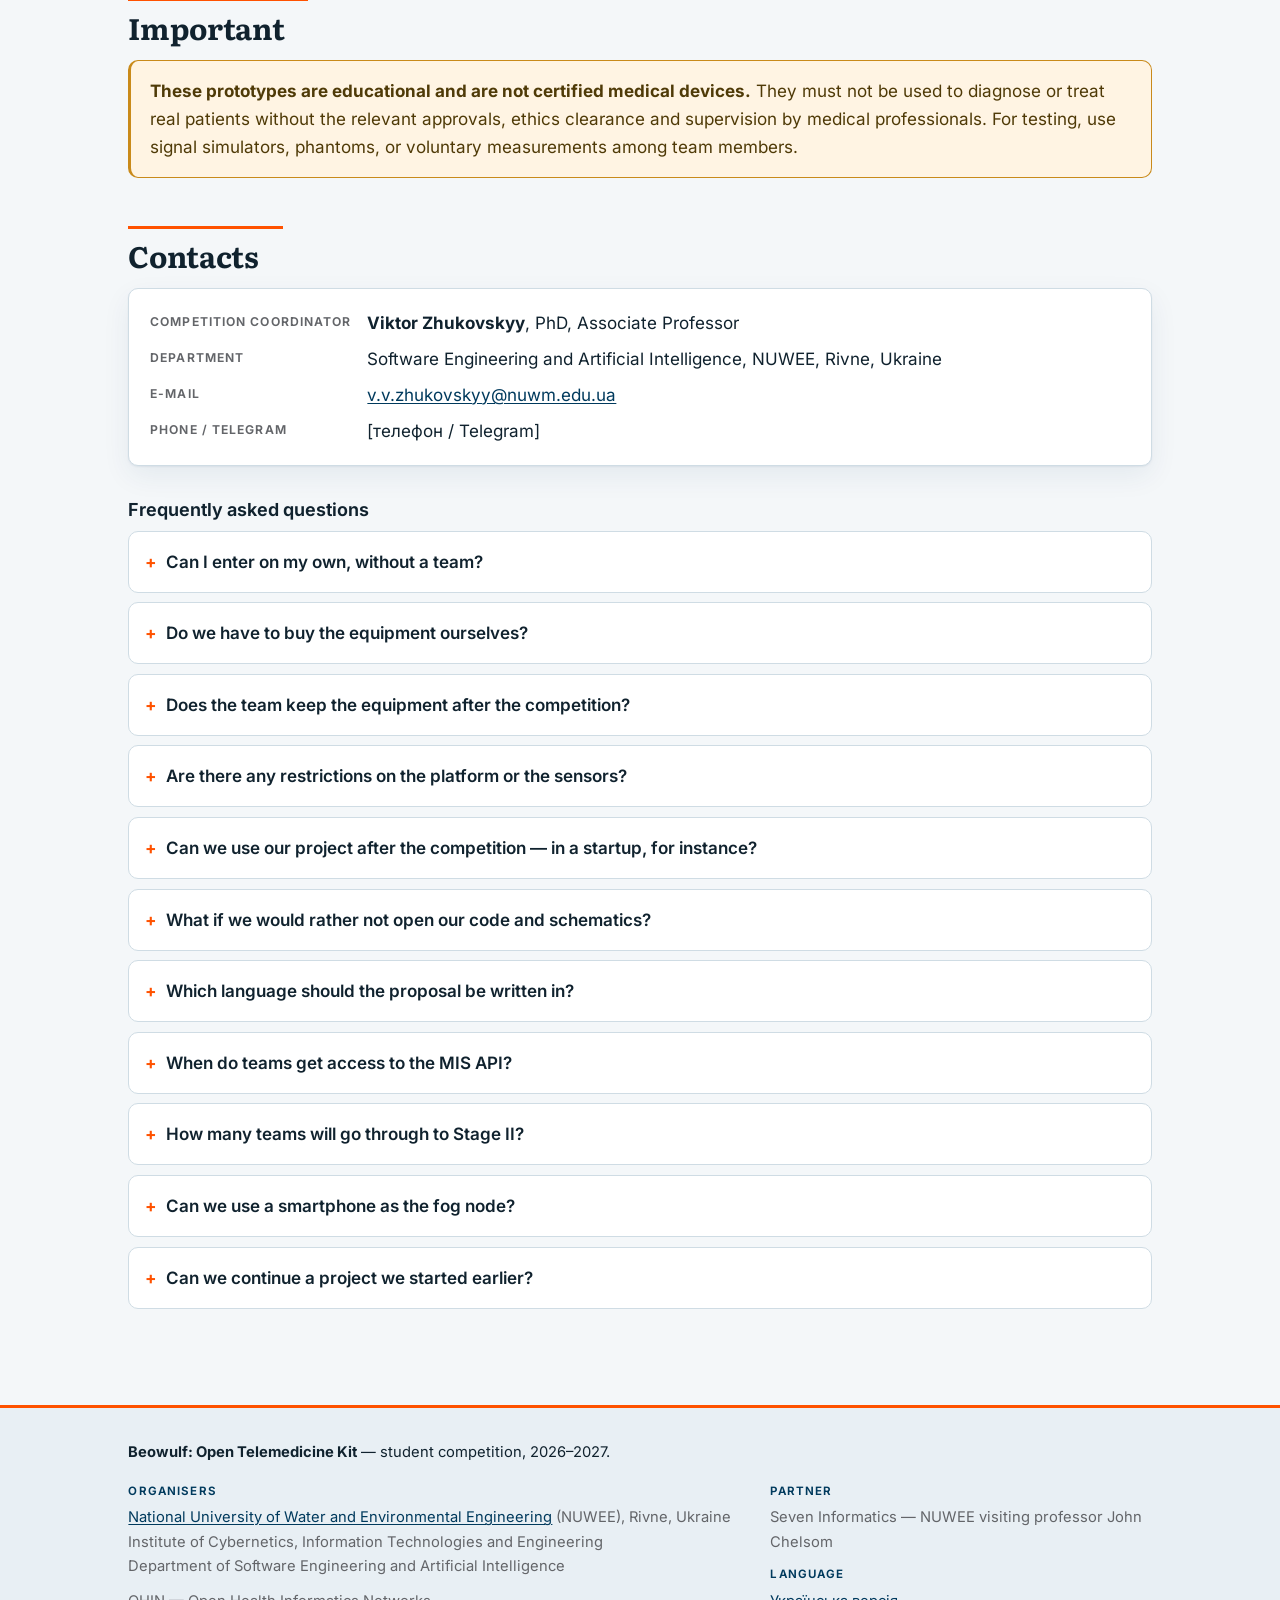
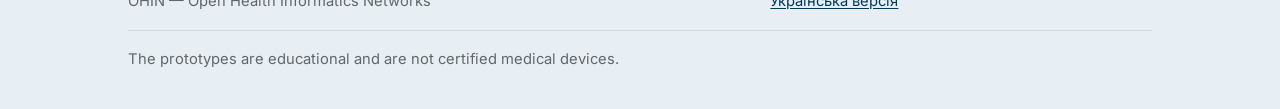
==== commit 56aad0bb: "Group the equipment material and trim the licence intro" ====
--- a/en/index.html
+++ b/en/index.html
@@ -83,8 +83,8 @@
       <li><a href="#eligibility">Who can enter</a></li>
       <li><a href="#timeline">Timeline</a></li>
       <li><a href="#submit">What to submit</a></li>
+      <li><a href="#components">Components</a></li>
       <li><a href="#proposal">Proposal</a></li>
-      <li><a href="#components">Components</a></li>
       <li><a href="#equipment">Equipment</a></li>
       <li><a href="#api">MIS API</a></li>
       <li><a href="#criteria">Criteria</a></li>
@@ -297,6 +297,38 @@
   <div class="todo">
     <p><span class="tag">TODO</span> Before the site goes live, replace <code>[посилання на Google Form]</code> with the real form address (the “Apply now” button in the header and the link in this section).</p>
   </div>
+</section>
+
+<section id="components" aria-labelledby="components-h">
+  <h2 id="components-h">Choosing components</h2>
+  <p>You do not have to build everything from low-level sensors. A ready-made device at a higher level — a blood pressure monitor, pulse oximeter, thermometer, scales, glucometer, portable ECG recorder — is perfectly acceptable and often the wiser choice: your time then goes into architecture and integration rather than into fighting the calibration of a raw signal.</p>
+  <p>There is one condition: <strong>there must be a way to get the data out</strong> of the device, without reverse engineering and without an agreement with the manufacturer.</p>
+  <div class="grid cols-2">
+    <div class="card">
+      <h3>What to look for</h3>
+      <ul>
+        <li>Standard Bluetooth LE profiles — see the <a href="https://www.bluetooth.com/specifications/specs/" rel="noopener">Bluetooth SIG specifications</a>: Blood Pressure, Pulse Oximeter, Health Thermometer, Weight Scale, Glucose. Any BLE library can read them.</li>
+        <li>An open serial or USB protocol with the frame format documented.</li>
+        <li>A documented manufacturer API or SDK that gives access to the raw measurements.</li>
+      </ul>
+    </div>
+    <div class="card">
+      <h3>What to avoid</h3>
+      <ul>
+        <li>Devices that hand their data only to the manufacturer's own app or cloud.</li>
+        <li>Devices with no technical documentation at all — they will consume the whole project.</li>
+        <li>Anything tied to a subscription or an account without which the device will not work.</li>
+      </ul>
+    </div>
+  </div>
+
+  <div class="note">
+    <h3>Instruments with proven accuracy are preferred</h3>
+    <p>Where a reading will inform a clinical decision, we <strong>strongly prefer</strong> a ready-made medical device whose measurement accuracy has been verified: in the EU that means <strong>CE</strong> marking under the medical devices regulation, in Ukraine the <strong>national conformity mark</strong> under the Technical Regulation on Medical Devices. A certified blood pressure monitor, pulse oximeter or thermometer removes a whole class of metrology questions, and your effort goes into architecture and integration instead.</p>
+    <p>This is a recommendation, not a requirement: a design of your own built on sensors is also accepted. In that case, describe in the proposal how you will verify accuracy — comparison against a certified instrument, repeatability, the error margins you expect.</p>
+  </div>
+
+  <p>Finding the specific models is your part of the work: the market moves faster than we can update this page. In the application, state <strong>exactly how</strong> you will get the data out of each device (BLE profile, API, serial port) — this is one of the key points when we judge whether the plan is realistic.</p>
 </section>
 
 <section id="proposal" aria-labelledby="proposal-h">
@@ -366,41 +398,9 @@
   </div>
 </section>
 
-<section id="components" aria-labelledby="components-h">
-  <h2 id="components-h">Choosing components</h2>
-  <p>You do not have to build everything from low-level sensors. A ready-made device at a higher level — a blood pressure monitor, pulse oximeter, thermometer, scales, glucometer, portable ECG recorder — is perfectly acceptable and often the wiser choice: your time then goes into architecture and integration rather than into fighting the calibration of a raw signal.</p>
-  <p>There is one condition: <strong>there must be a way to get the data out</strong> of the device, without reverse engineering and without an agreement with the manufacturer.</p>
-  <div class="grid cols-2">
-    <div class="card">
-      <h3>What to look for</h3>
-      <ul>
-        <li>Standard Bluetooth LE profiles — see the <a href="https://www.bluetooth.com/specifications/specs/" rel="noopener">Bluetooth SIG specifications</a>: Blood Pressure, Pulse Oximeter, Health Thermometer, Weight Scale, Glucose. Any BLE library can read them.</li>
-        <li>An open serial or USB protocol with the frame format documented.</li>
-        <li>A documented manufacturer API or SDK that gives access to the raw measurements.</li>
-      </ul>
-    </div>
-    <div class="card">
-      <h3>What to avoid</h3>
-      <ul>
-        <li>Devices that hand their data only to the manufacturer's own app or cloud.</li>
-        <li>Devices with no technical documentation at all — they will consume the whole project.</li>
-        <li>Anything tied to a subscription or an account without which the device will not work.</li>
-      </ul>
-    </div>
-  </div>
-
-  <div class="note">
-    <h3>Instruments with proven accuracy are preferred</h3>
-    <p>Where a reading will inform a clinical decision, we <strong>strongly prefer</strong> a ready-made medical device whose measurement accuracy has been verified: in the EU that means <strong>CE</strong> marking under the medical devices regulation, in Ukraine the <strong>national conformity mark</strong> under the Technical Regulation on Medical Devices. A certified blood pressure monitor, pulse oximeter or thermometer removes a whole class of metrology questions, and your effort goes into architecture and integration instead.</p>
-    <p>This is a recommendation, not a requirement: a design of your own built on sensors is also accepted. In that case, describe in the proposal how you will verify accuracy — comparison against a certified instrument, repeatability, the error margins you expect.</p>
-  </div>
-
-  <p>Finding the specific models is your part of the work: the market moves faster than we can update this page. In the application, state <strong>exactly how</strong> you will get the data out of each device (BLE profile, API, serial port) — this is one of the key points when we judge whether the plan is realistic.</p>
-</section>
-
 <section id="equipment" aria-labelledby="equipment-h">
   <h2 id="equipment-h">Equipment and budget</h2>
-  <p>The organisers purchase or fund components against approved applications; decisions are made once the Stage I results are announced, on the basis of the list given in the project proposal. The list must therefore be specific: model, quantity, price, shop link.</p>
+  <p>The organisers purchase or fund components against approved applications; decisions are made once the Stage I results are announced, on the basis of the list given in the project proposal.</p>
   <p><strong>The budget per team is set by the jury</strong>, depending on how well the list is justified and how demanding the design is.</p>
   <p>Preference goes to affordable components that are easy to obtain and to replace: the kit has to keep working in a community with no service centre nearby.</p>
 
@@ -482,7 +482,7 @@
 <section id="license" aria-labelledby="license-h">
   <h2 id="license-h">Licensing and rights in the results</h2>
   <p>You publish your code, schematics and documentation in an open repository.</p>
-  <p><strong>The work stays yours.</strong> You are the authors, your names are in the repository, and you can do whatever you like with the project, including making money from it. An open licence only lets other people learn from your solution and build on it, with a credit to you.</p>
+  <p><strong>The work stays yours.</strong> An open licence only lets other people learn from your solution and build on it, with a credit to you.</p>
 
   <div class="table-scroll">
     <table>
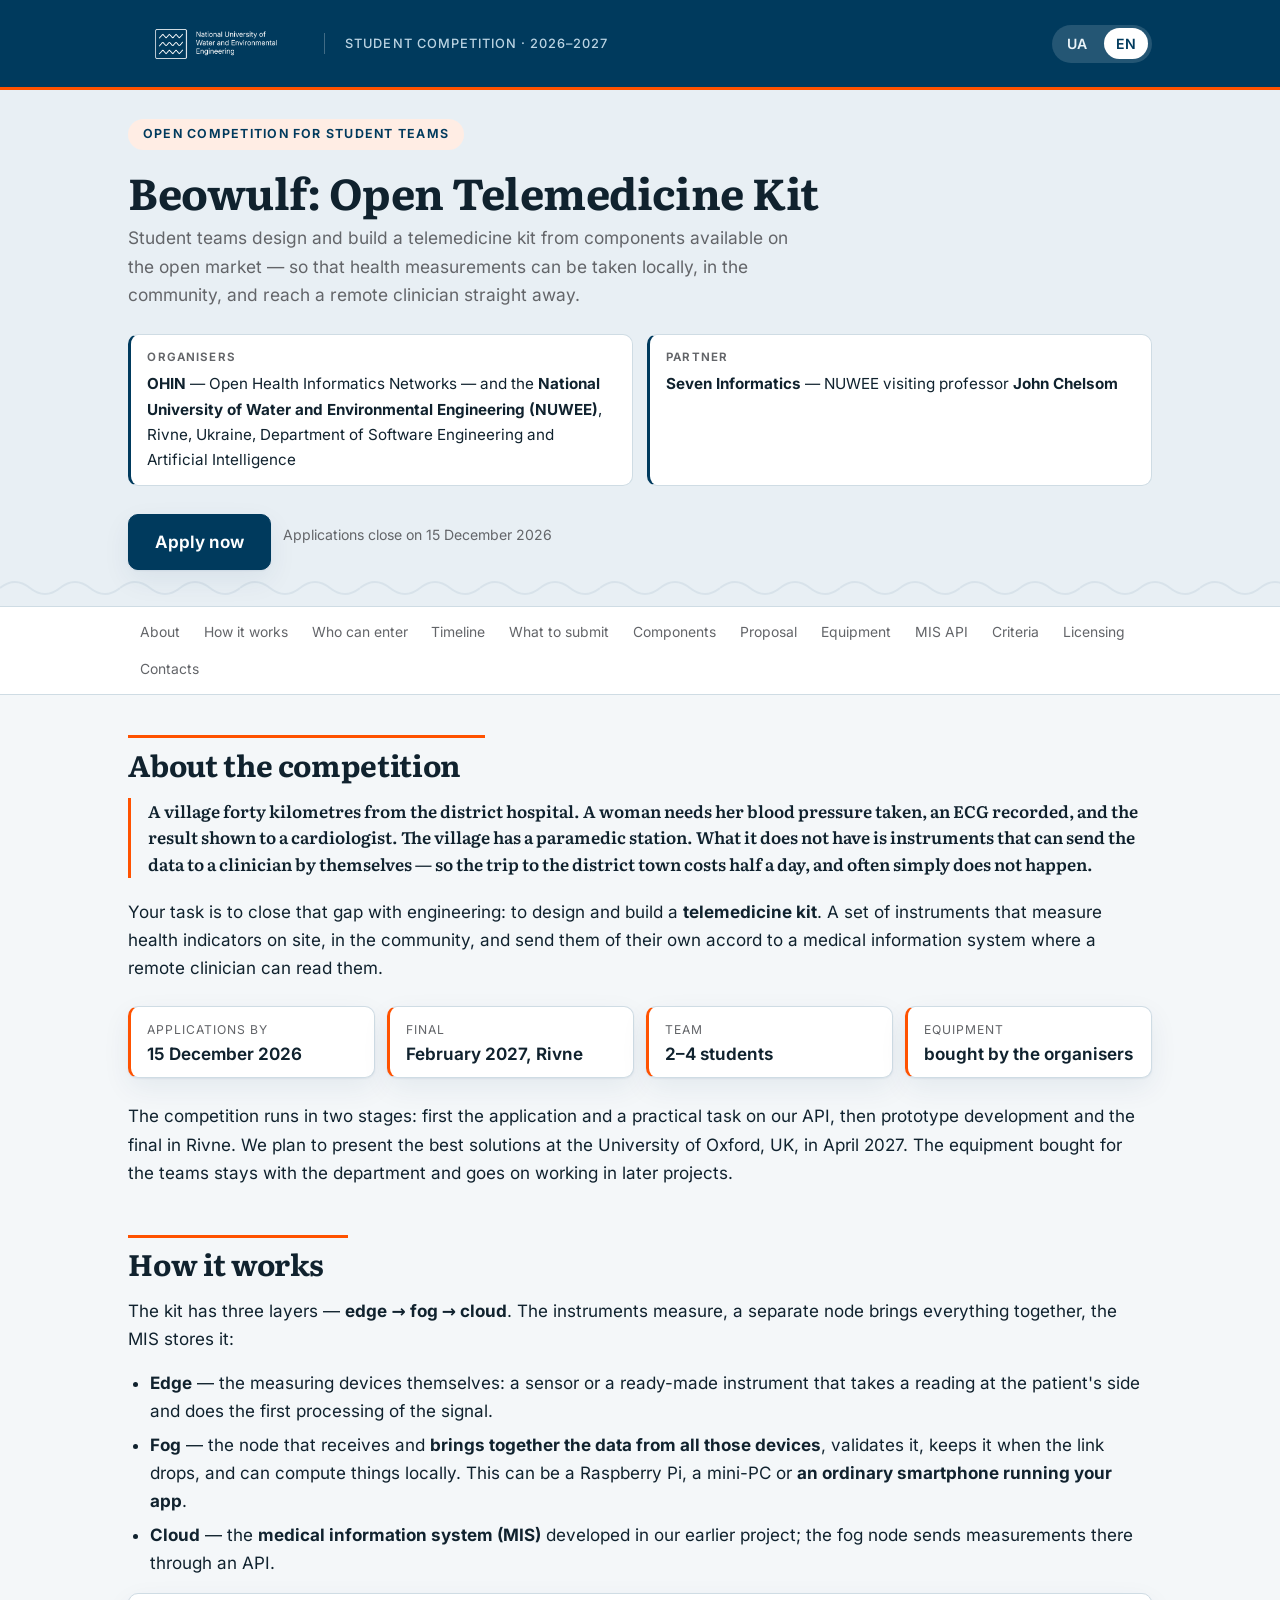
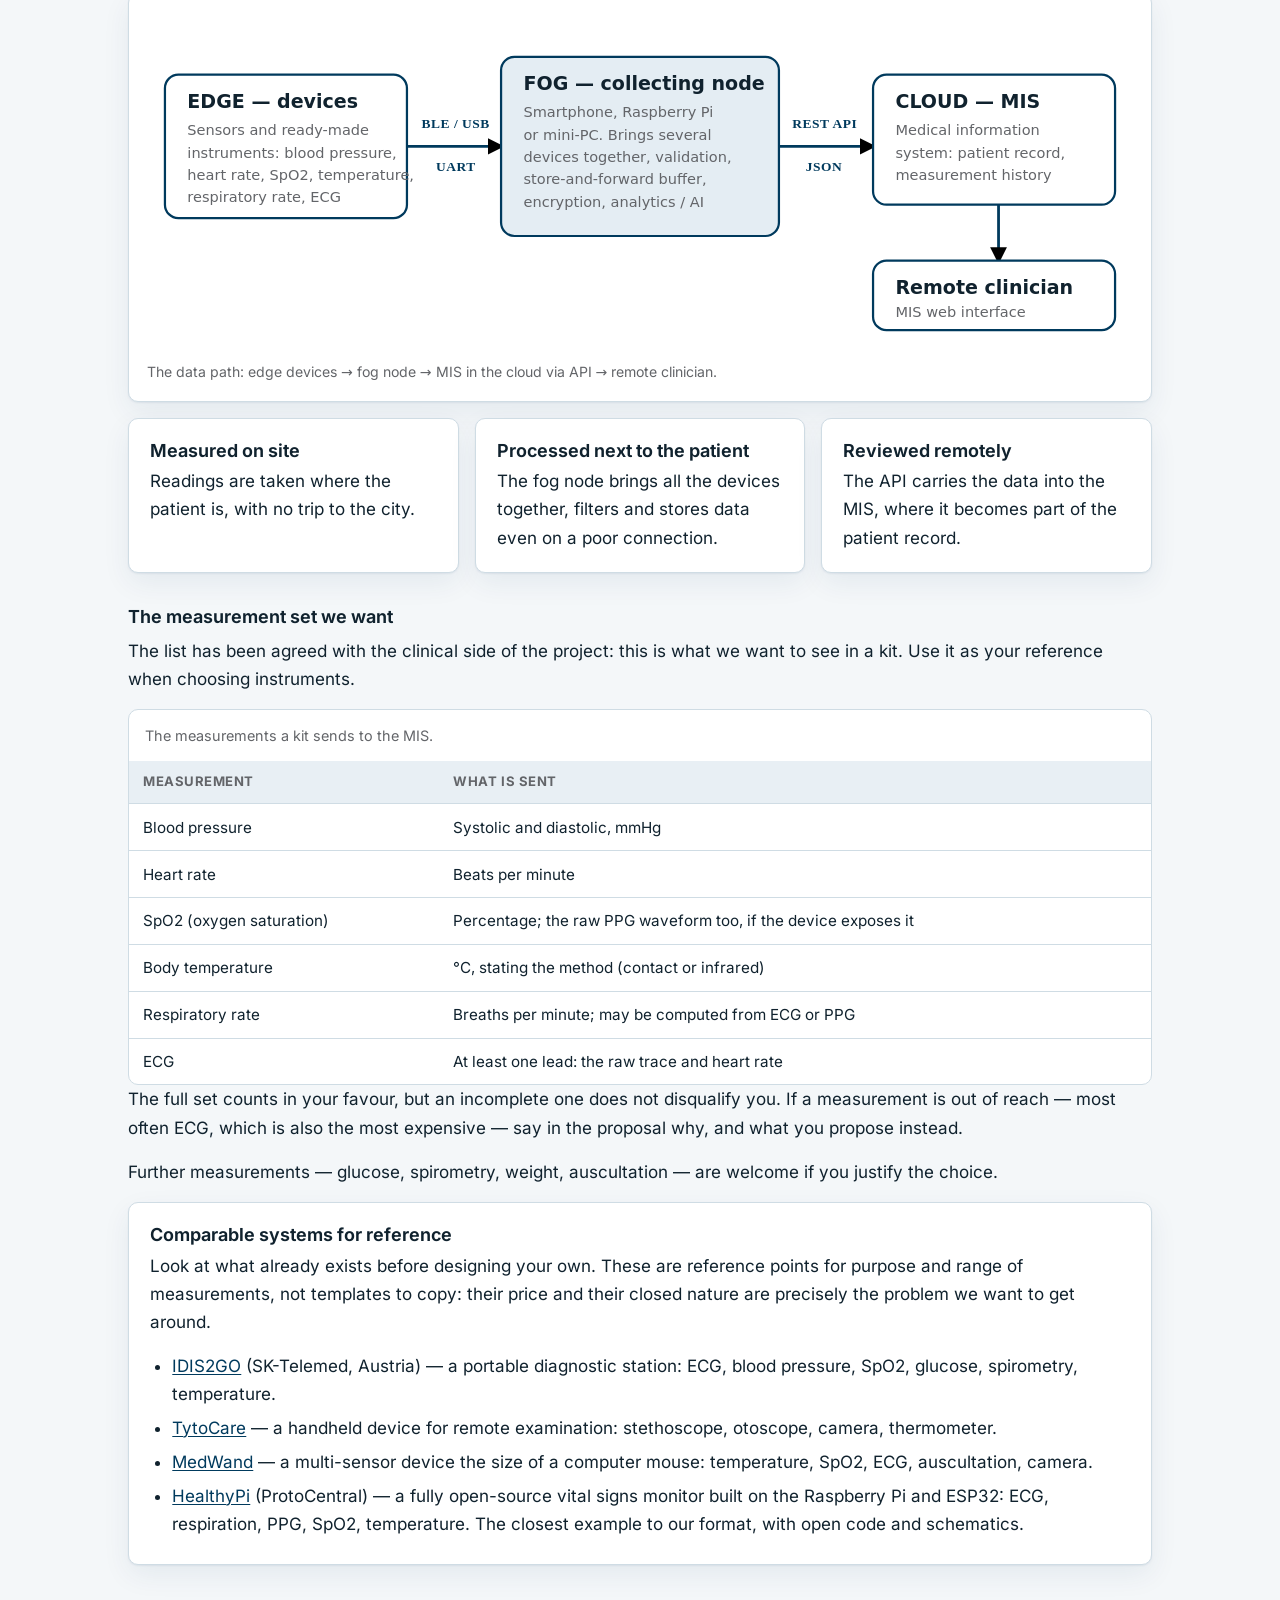
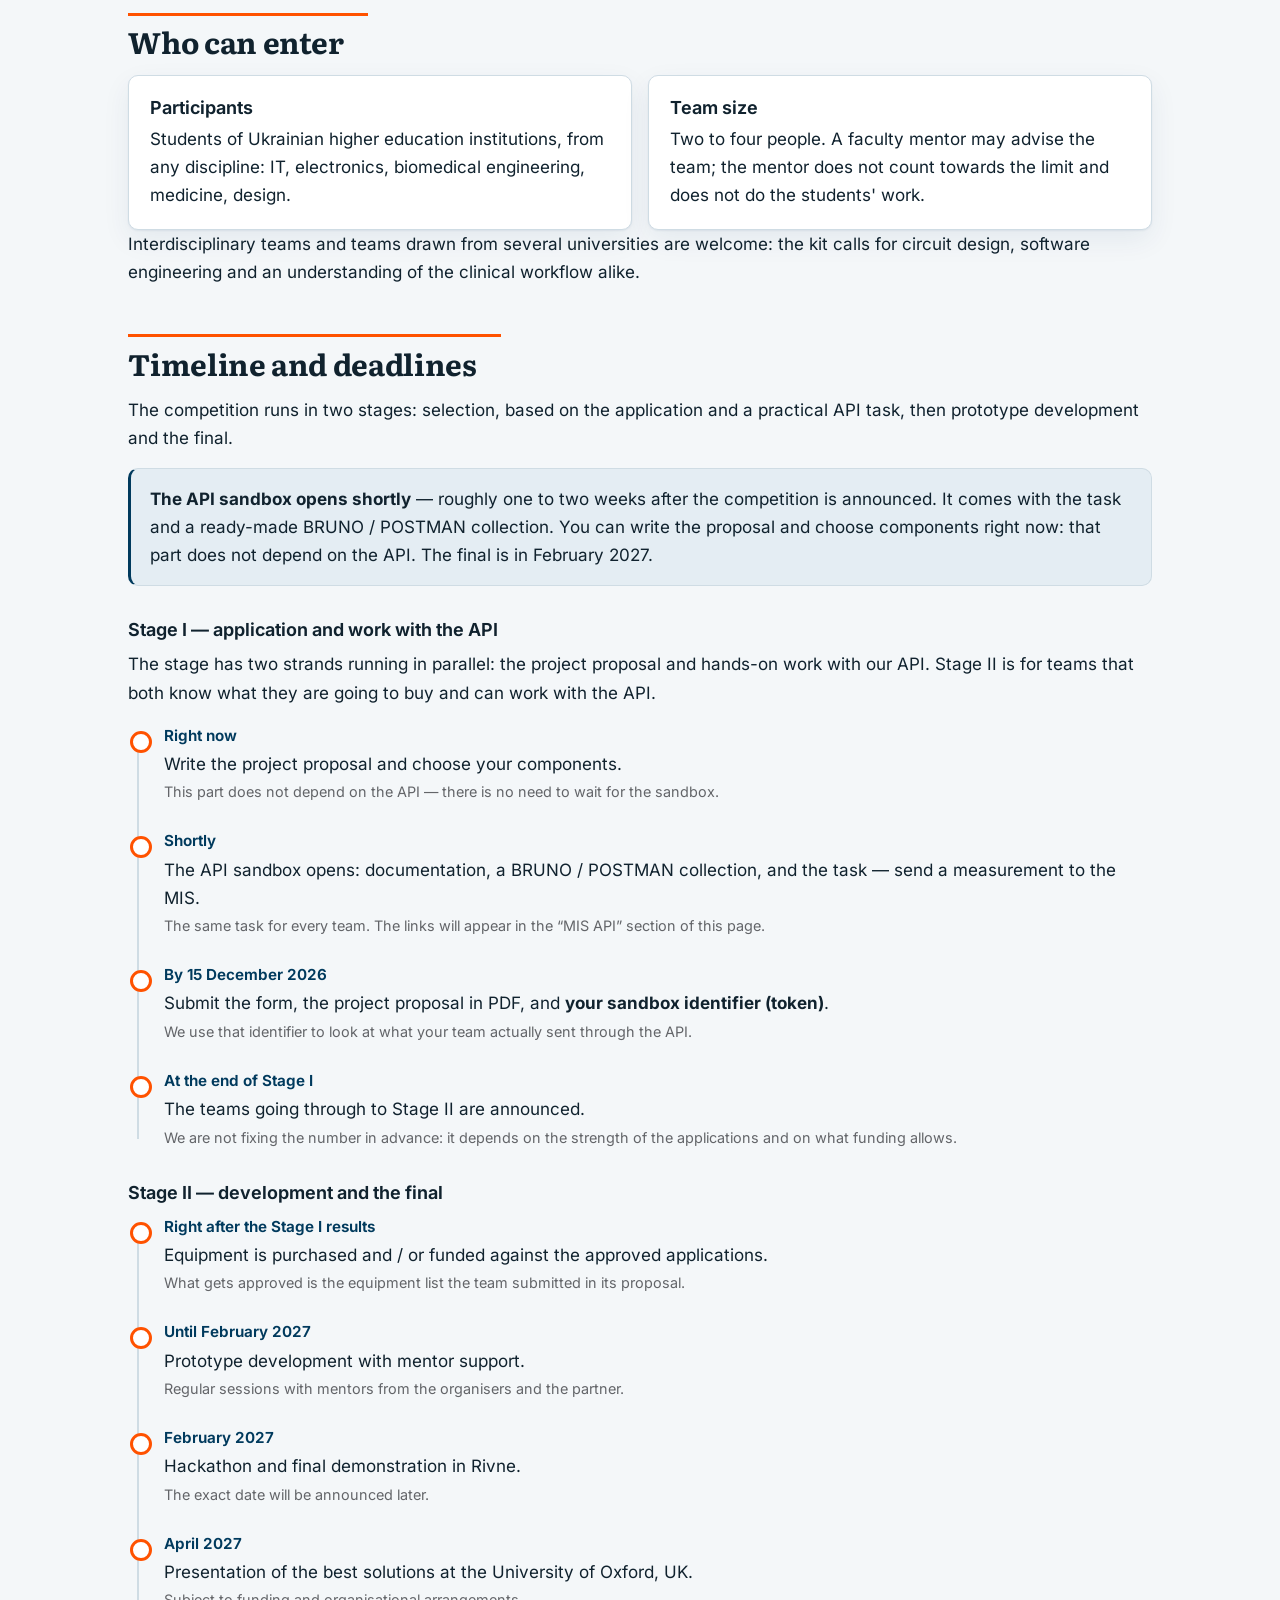
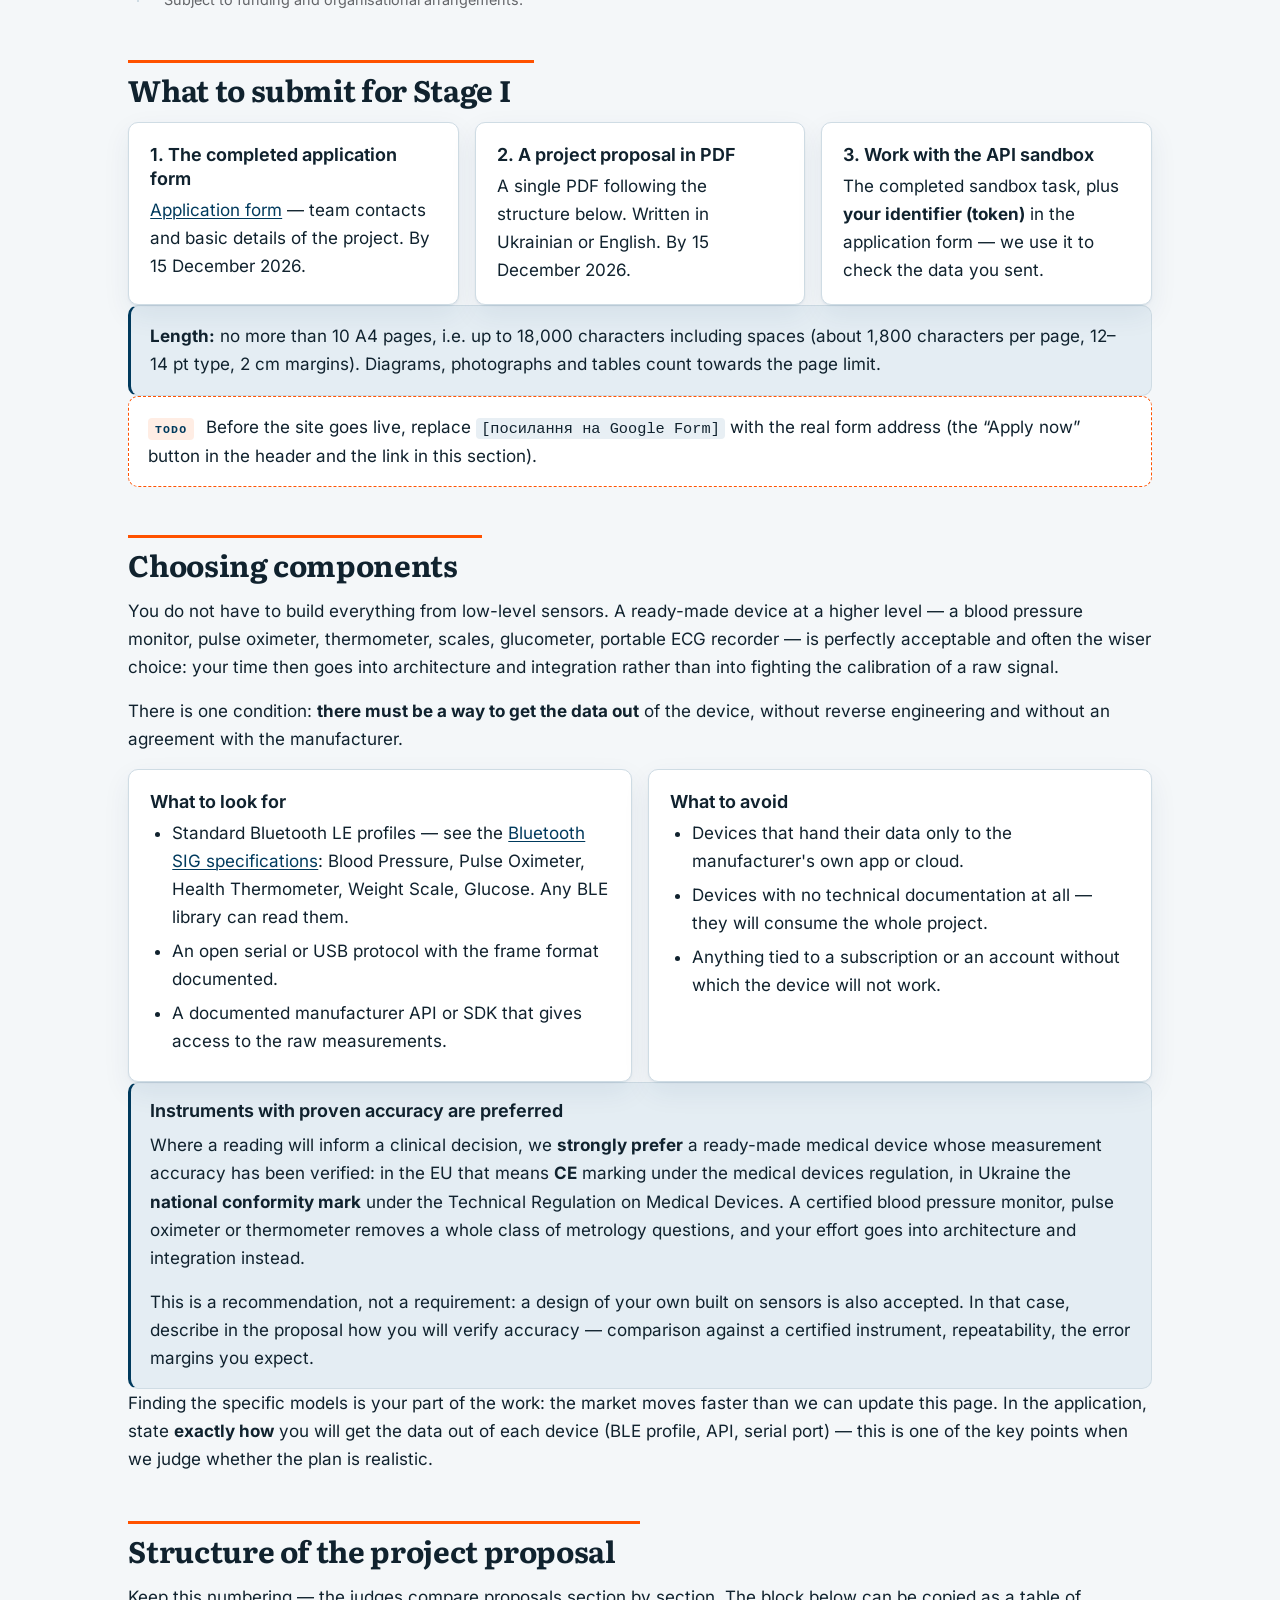
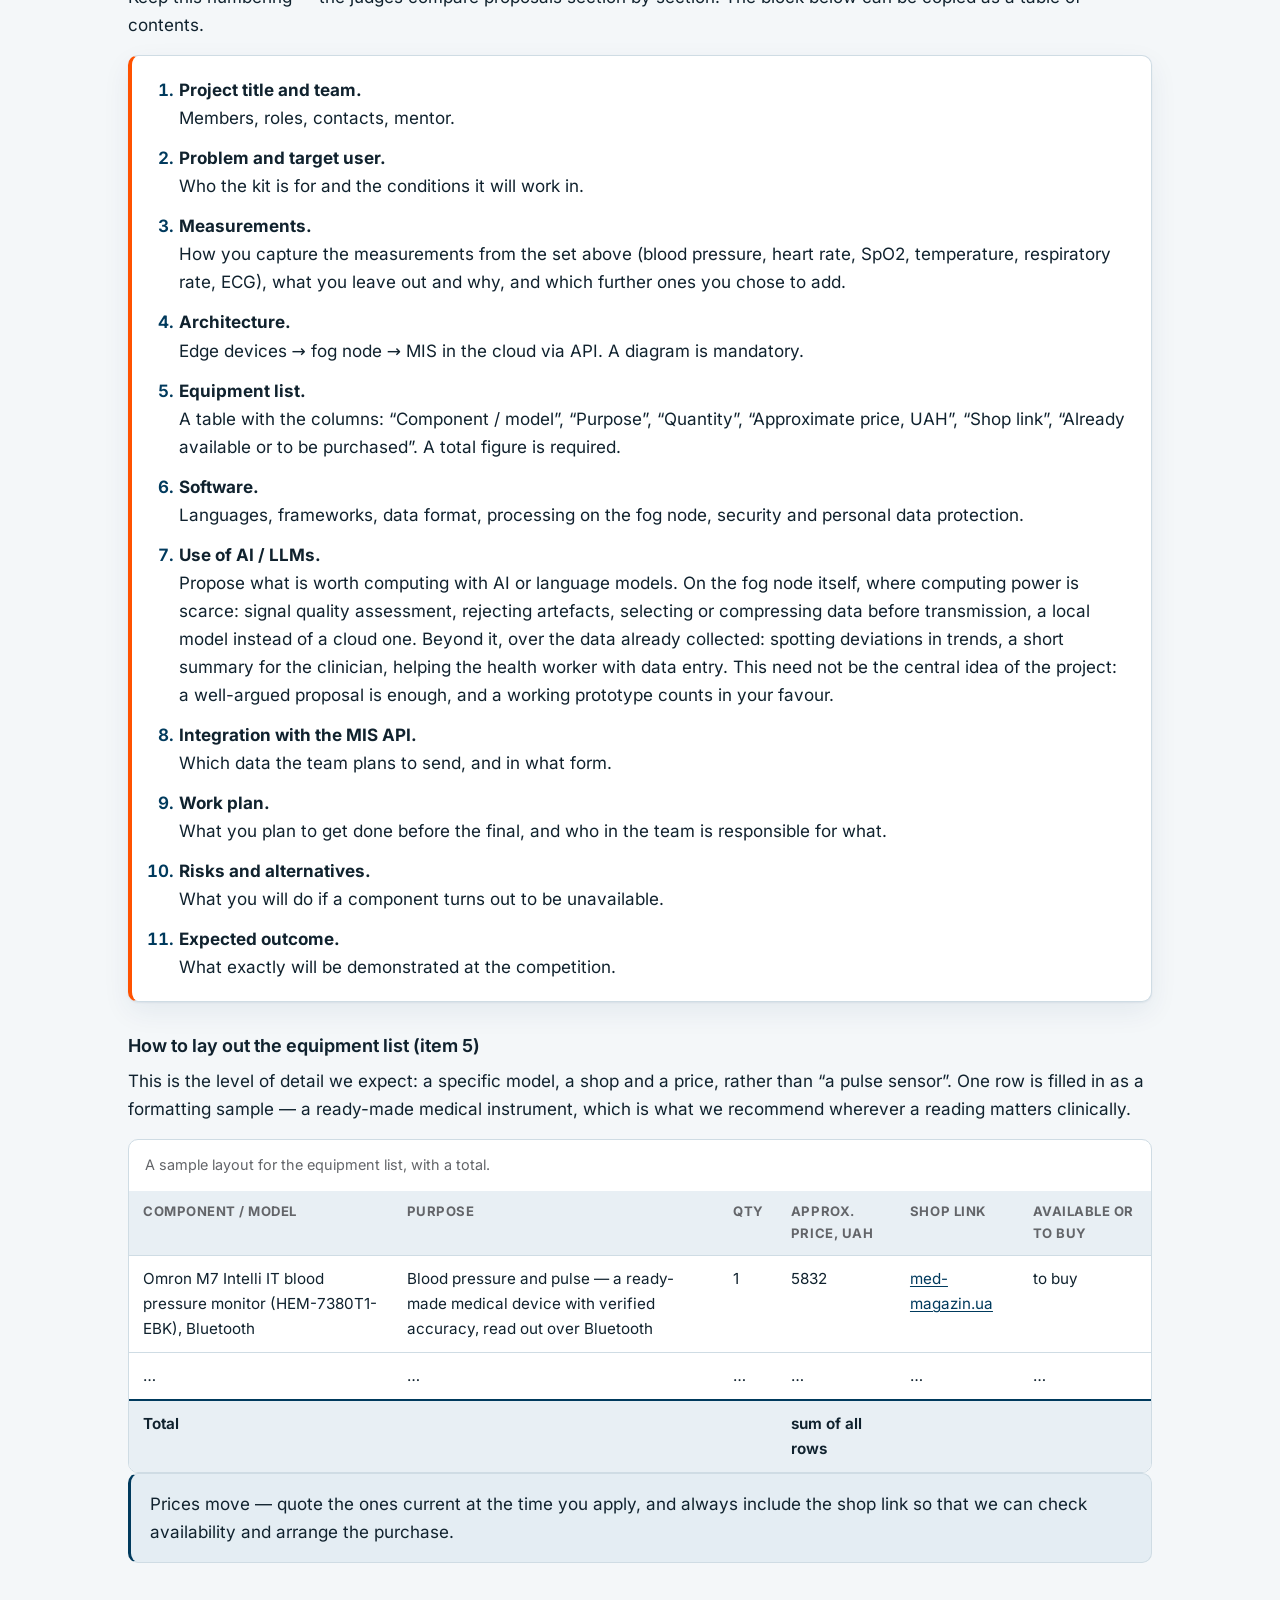
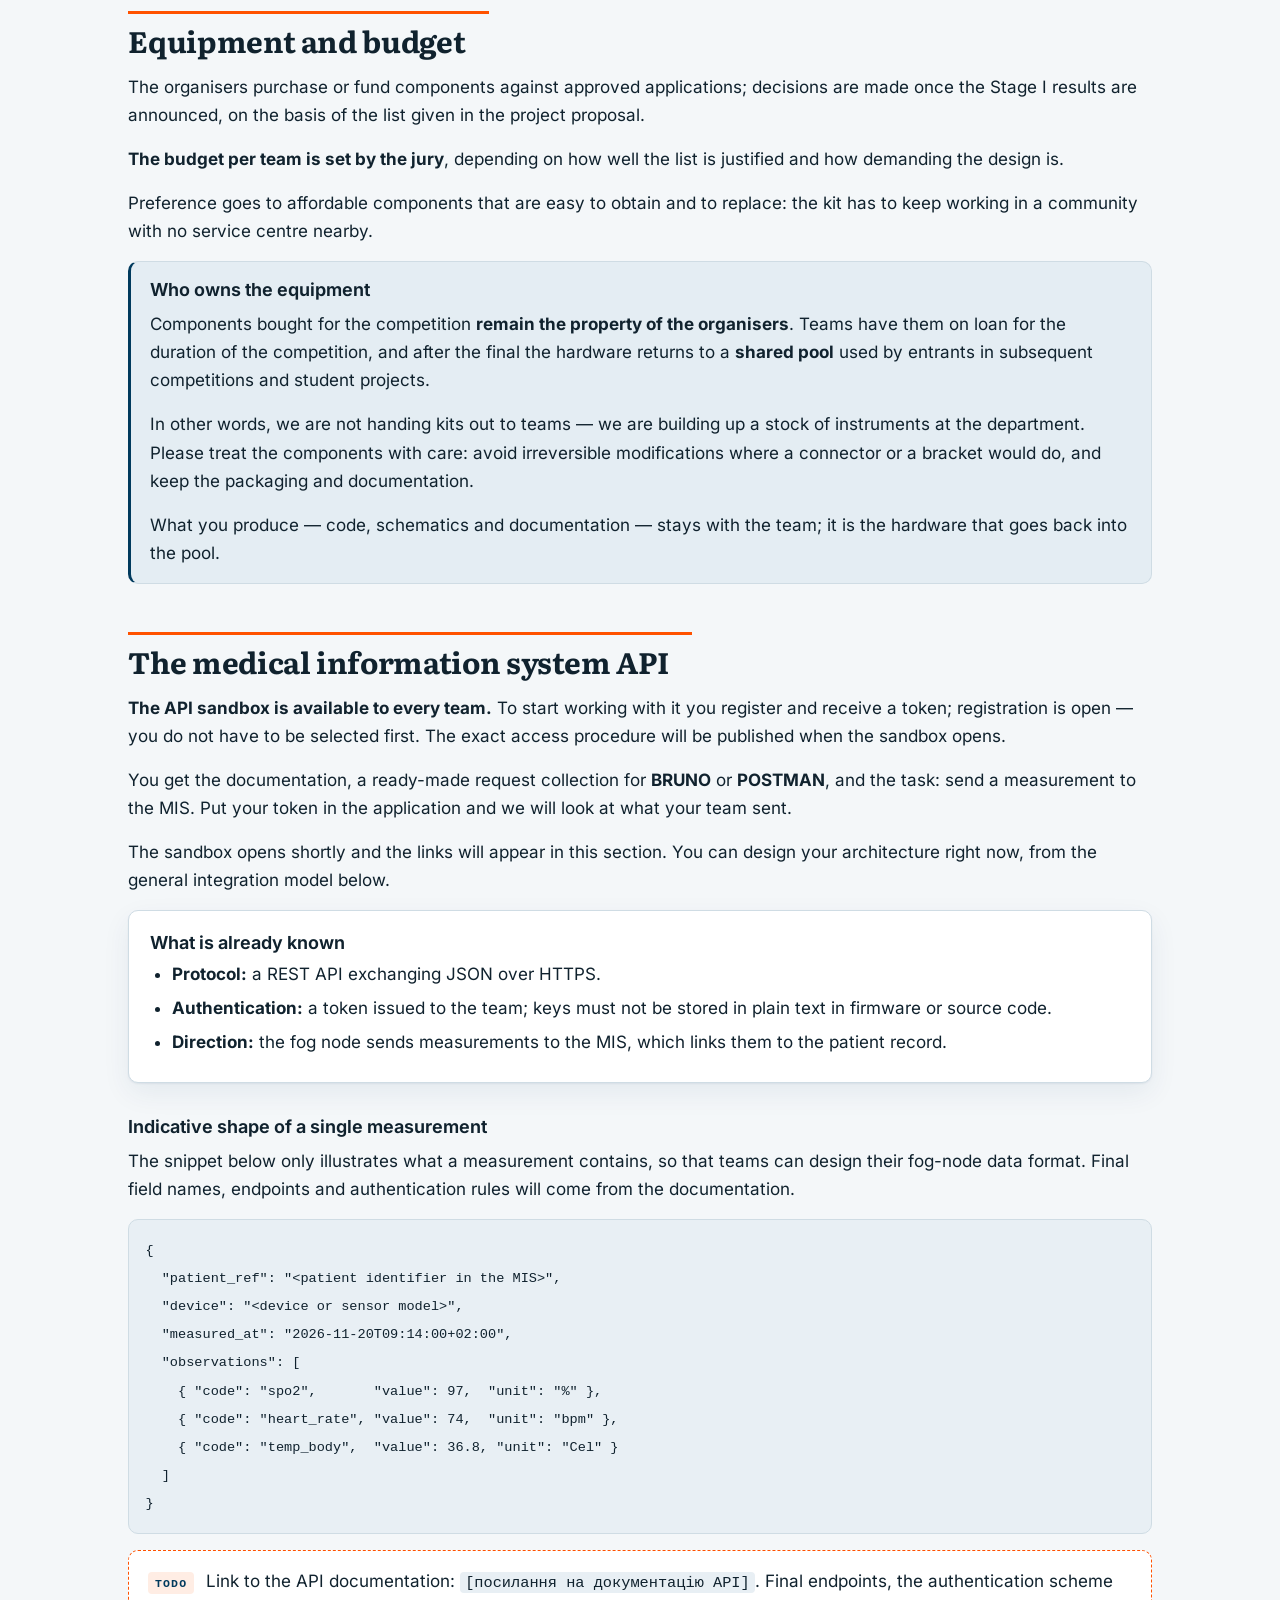
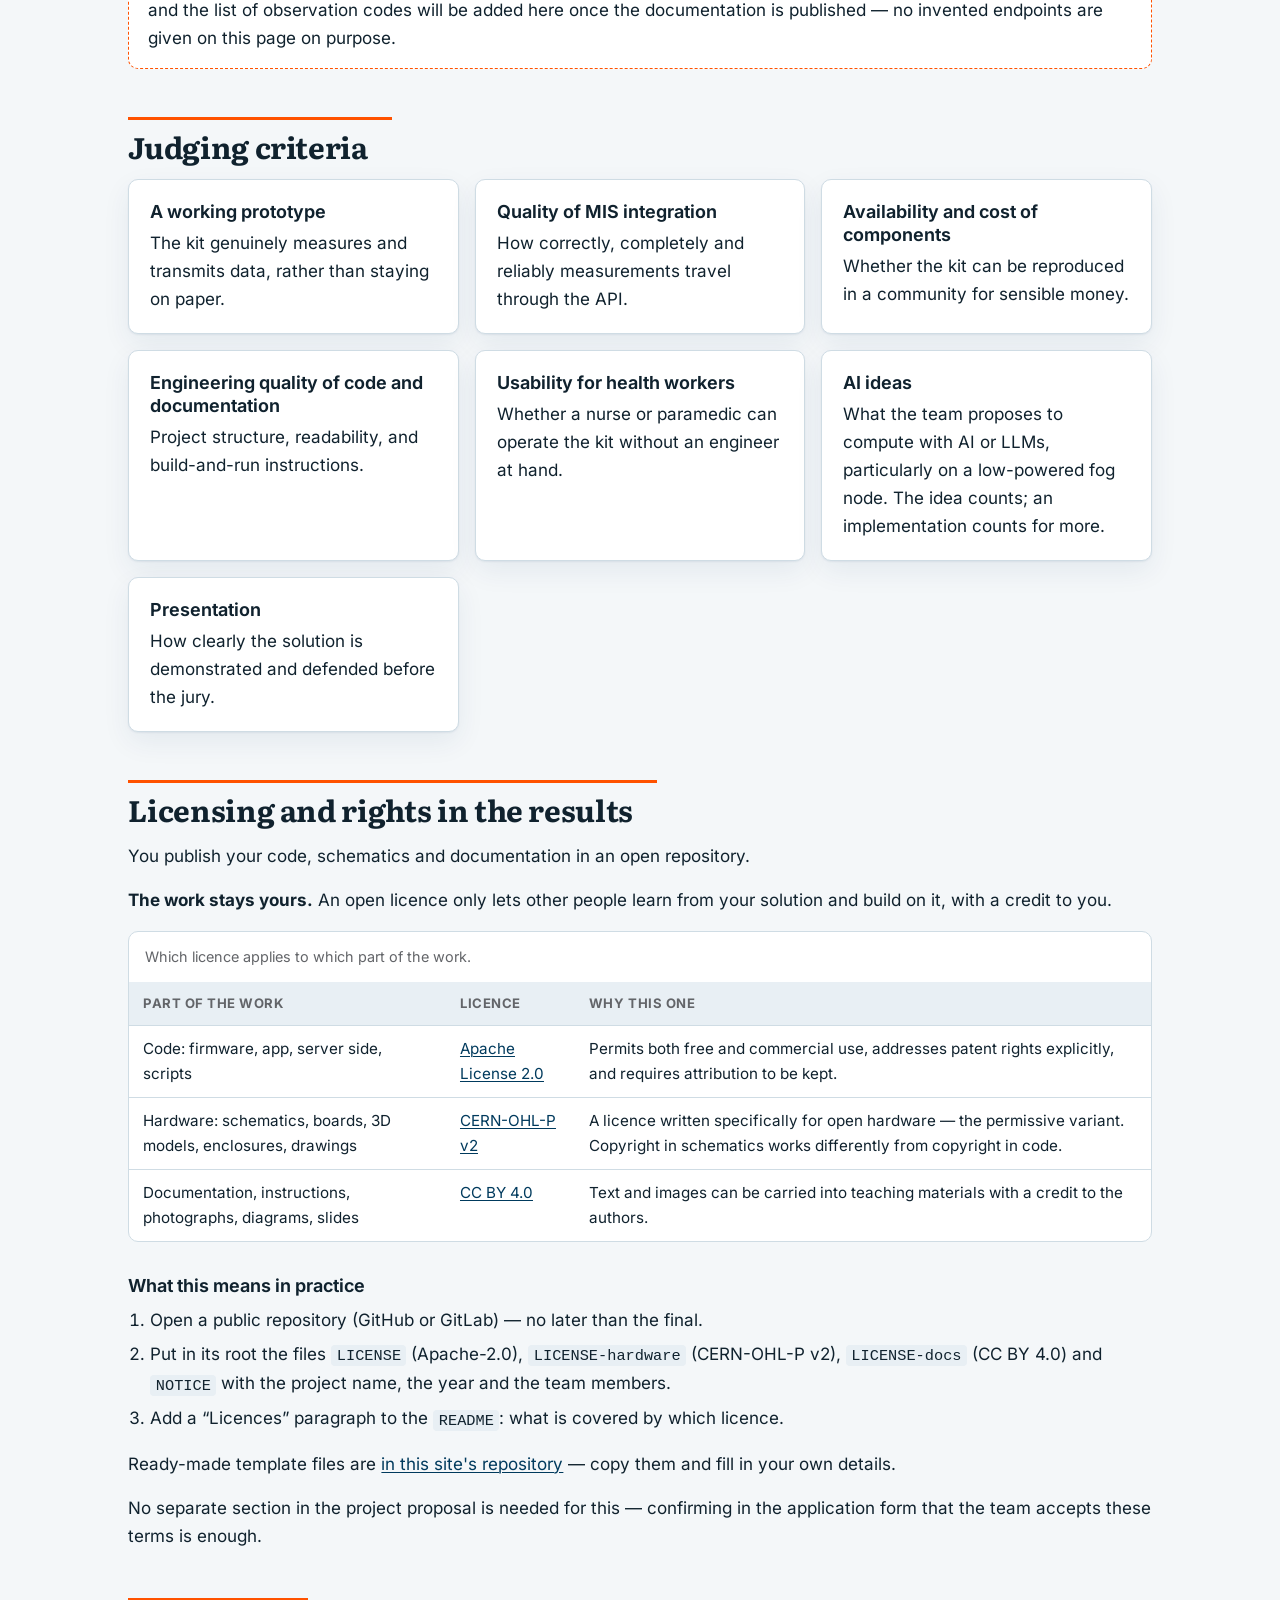
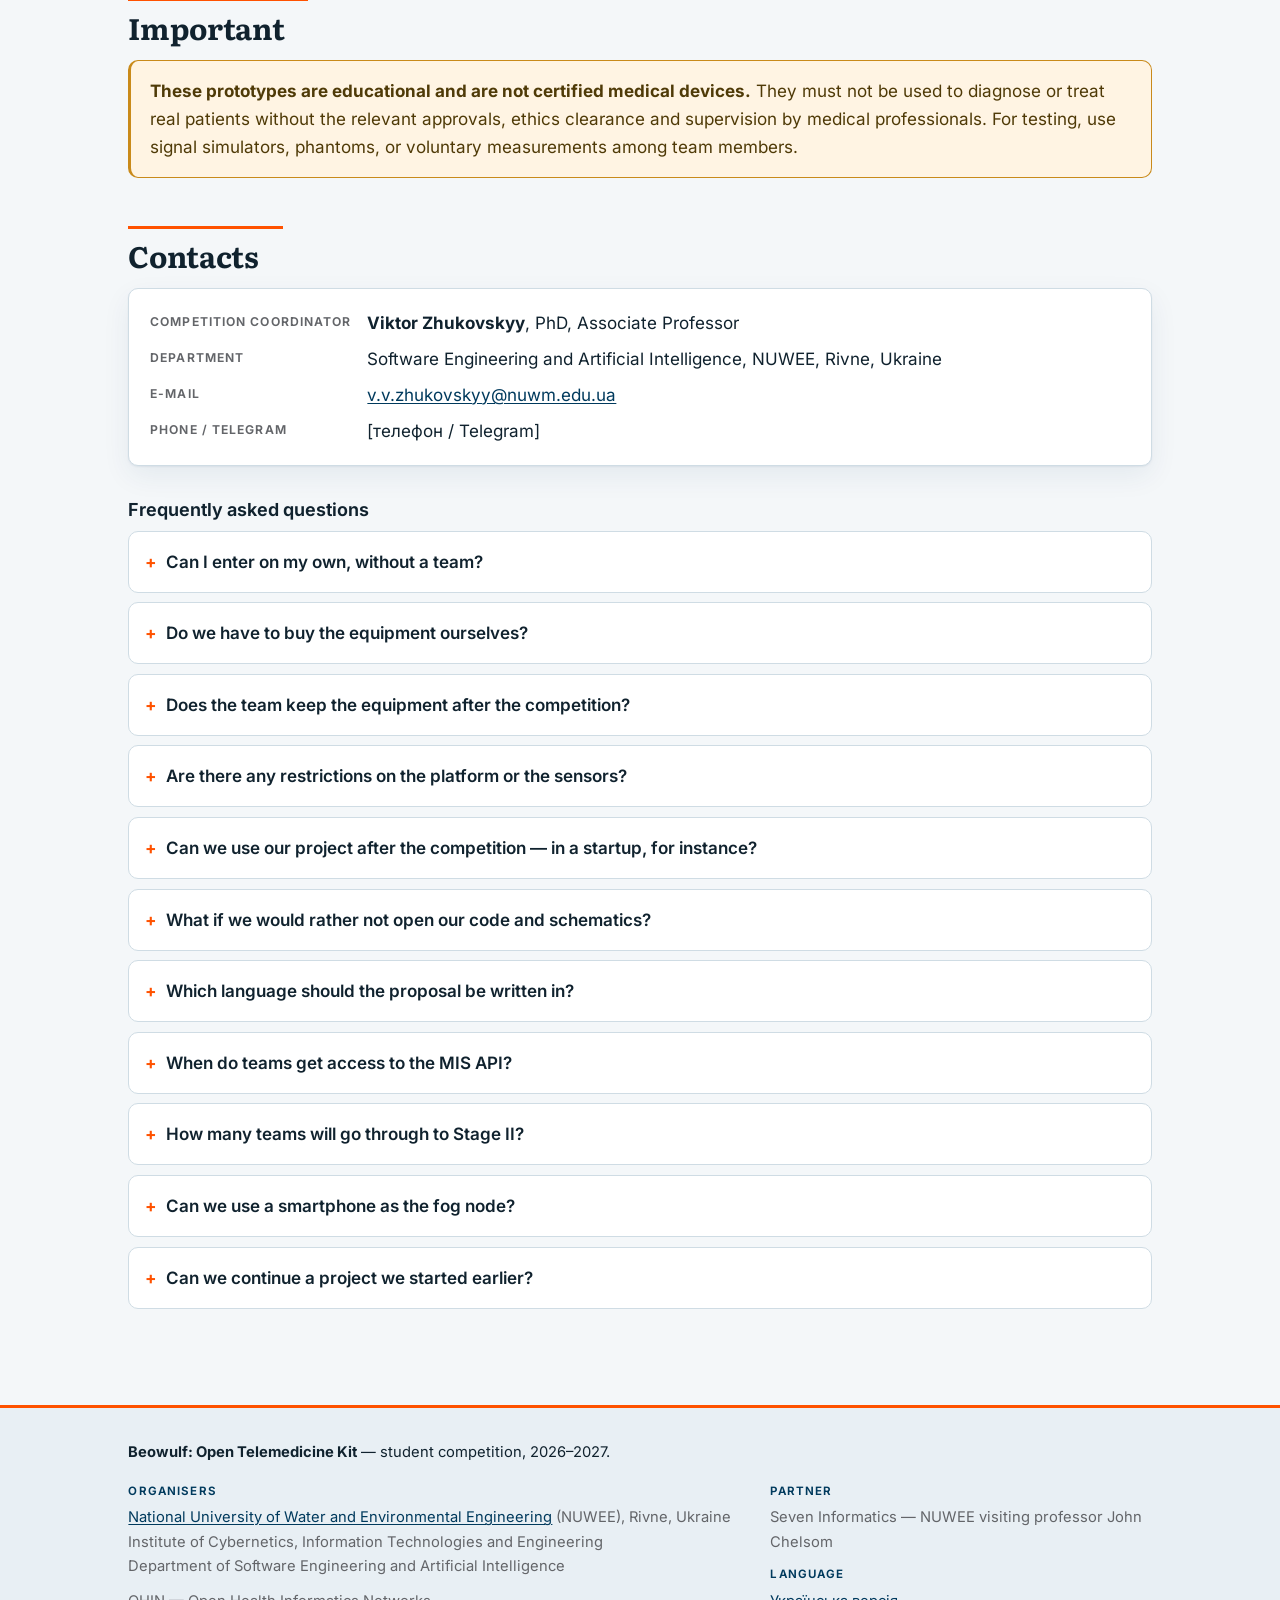
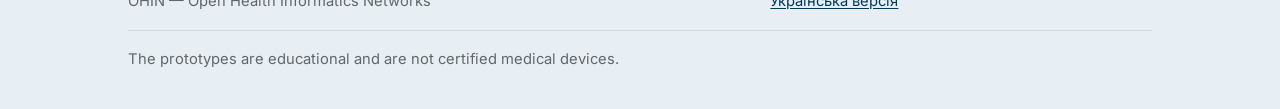
==== commit 113f2527: "Name the University of Oxford and April 2027" ====
--- a/en/index.html
+++ b/en/index.html
@@ -111,7 +111,7 @@
     <li><span class="label">Equipment</span><span class="value">bought by the organisers</span></li>
   </ul>
 
-  <p>The competition runs in two stages: first the application and a practical task on our API, then prototype development and the final in Rivne. We plan to present the best solutions in Oxford. The equipment bought for the teams stays with the department and goes on working in later projects.</p>
+  <p>The competition runs in two stages: first the application and a practical task on our API, then prototype development and the final in Rivne. We plan to present the best solutions at the University of Oxford, UK, in April 2027. The equipment bought for the teams stays with the department and goes on working in later projects.</p>
 </section>
 
 <section id="how" aria-labelledby="how-h">
@@ -266,8 +266,8 @@
       <p class="meta">The exact date will be announced later.</p>
     </li>
     <li>
-      <span class="when">Spring 2027</span>
-      <p>Presentation of the best solutions in Oxford.</p>
+      <span class="when">April 2027</span>
+      <p>Presentation of the best solutions at the University of Oxford, UK.</p>
       <p class="meta">Subject to funding and organisational arrangements.</p>
     </li>
   </ol>
@@ -575,7 +575,7 @@
     </details>
     <details>
       <summary>Which language should the proposal be written in?</summary>
-      <p>Ukrainian or English. English is more convenient for the partner and for a possible presentation in Oxford, but the choice of language does not affect scoring.</p>
+      <p>Ukrainian or English. English is more convenient for the partner and for a possible presentation at the University of Oxford, but the choice of language does not affect scoring.</p>
     </details>
     <details>
       <summary>When do teams get access to the MIS API?</summary>
